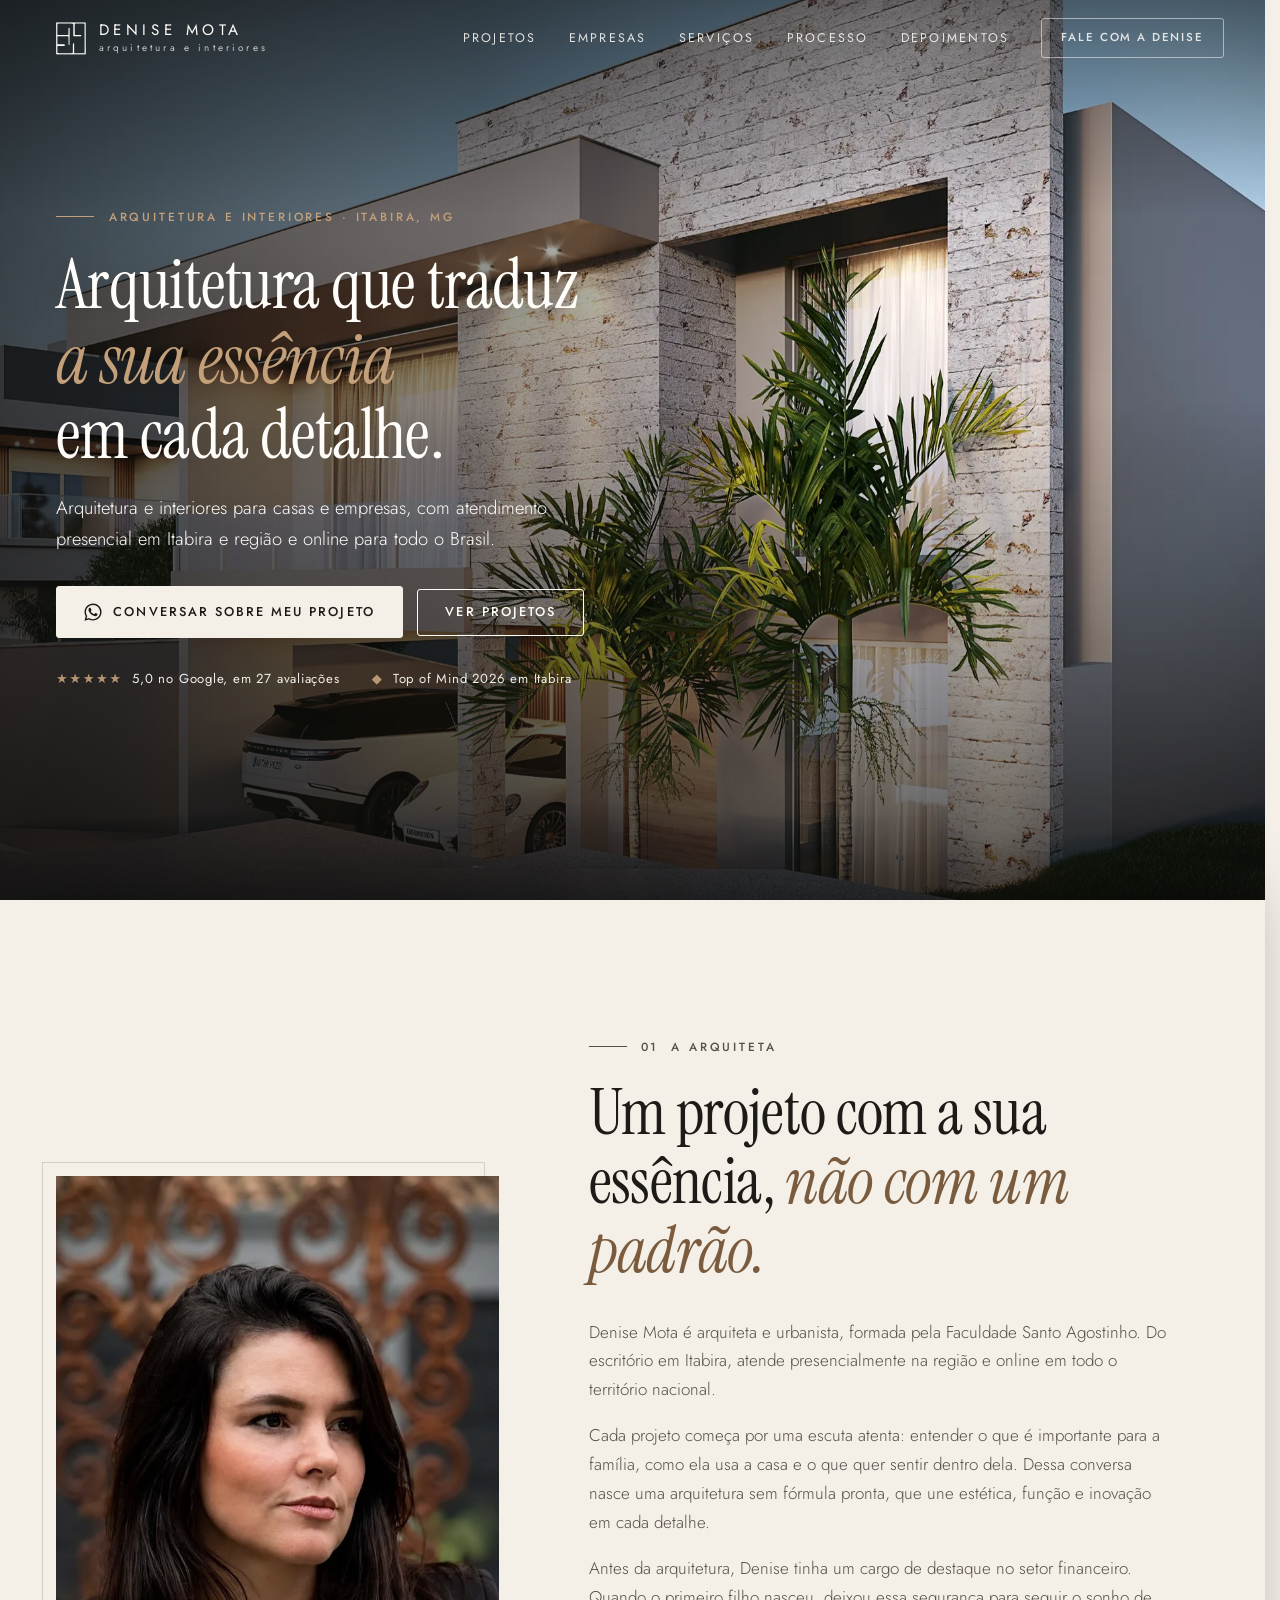
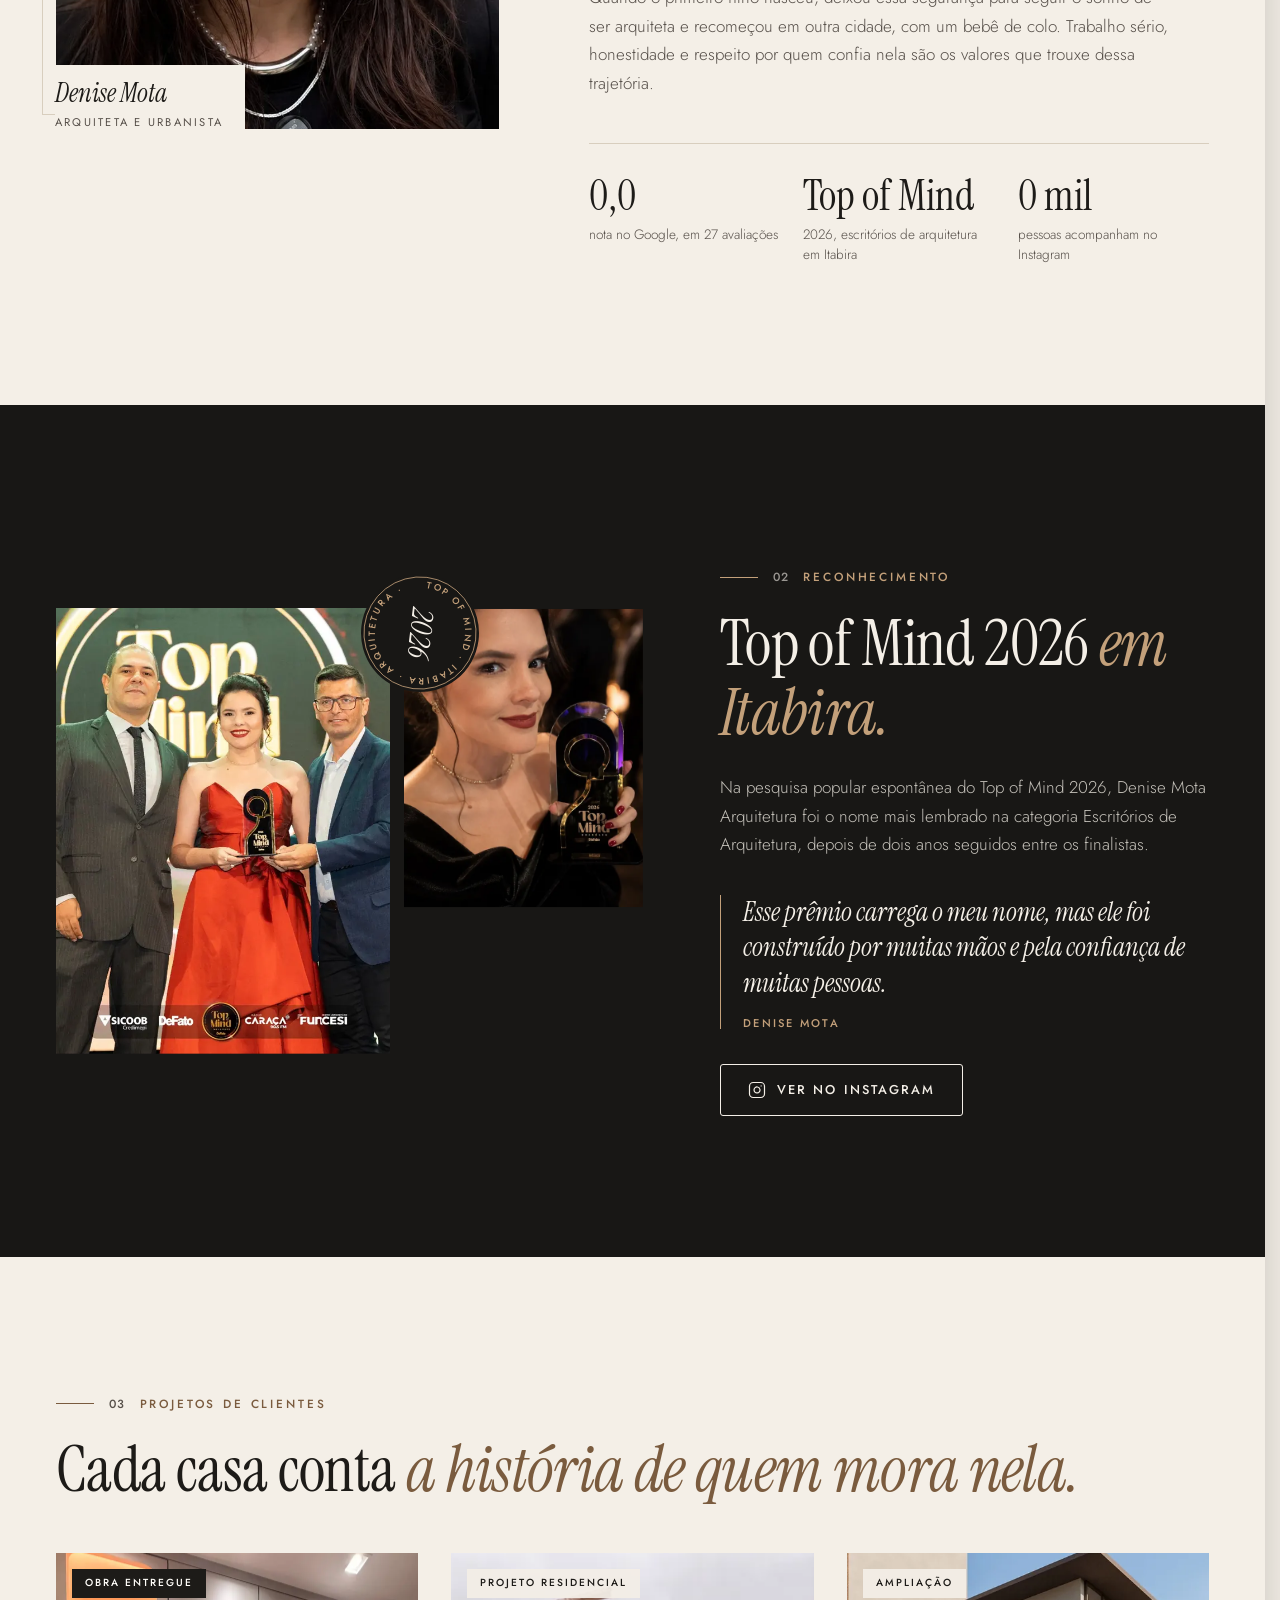
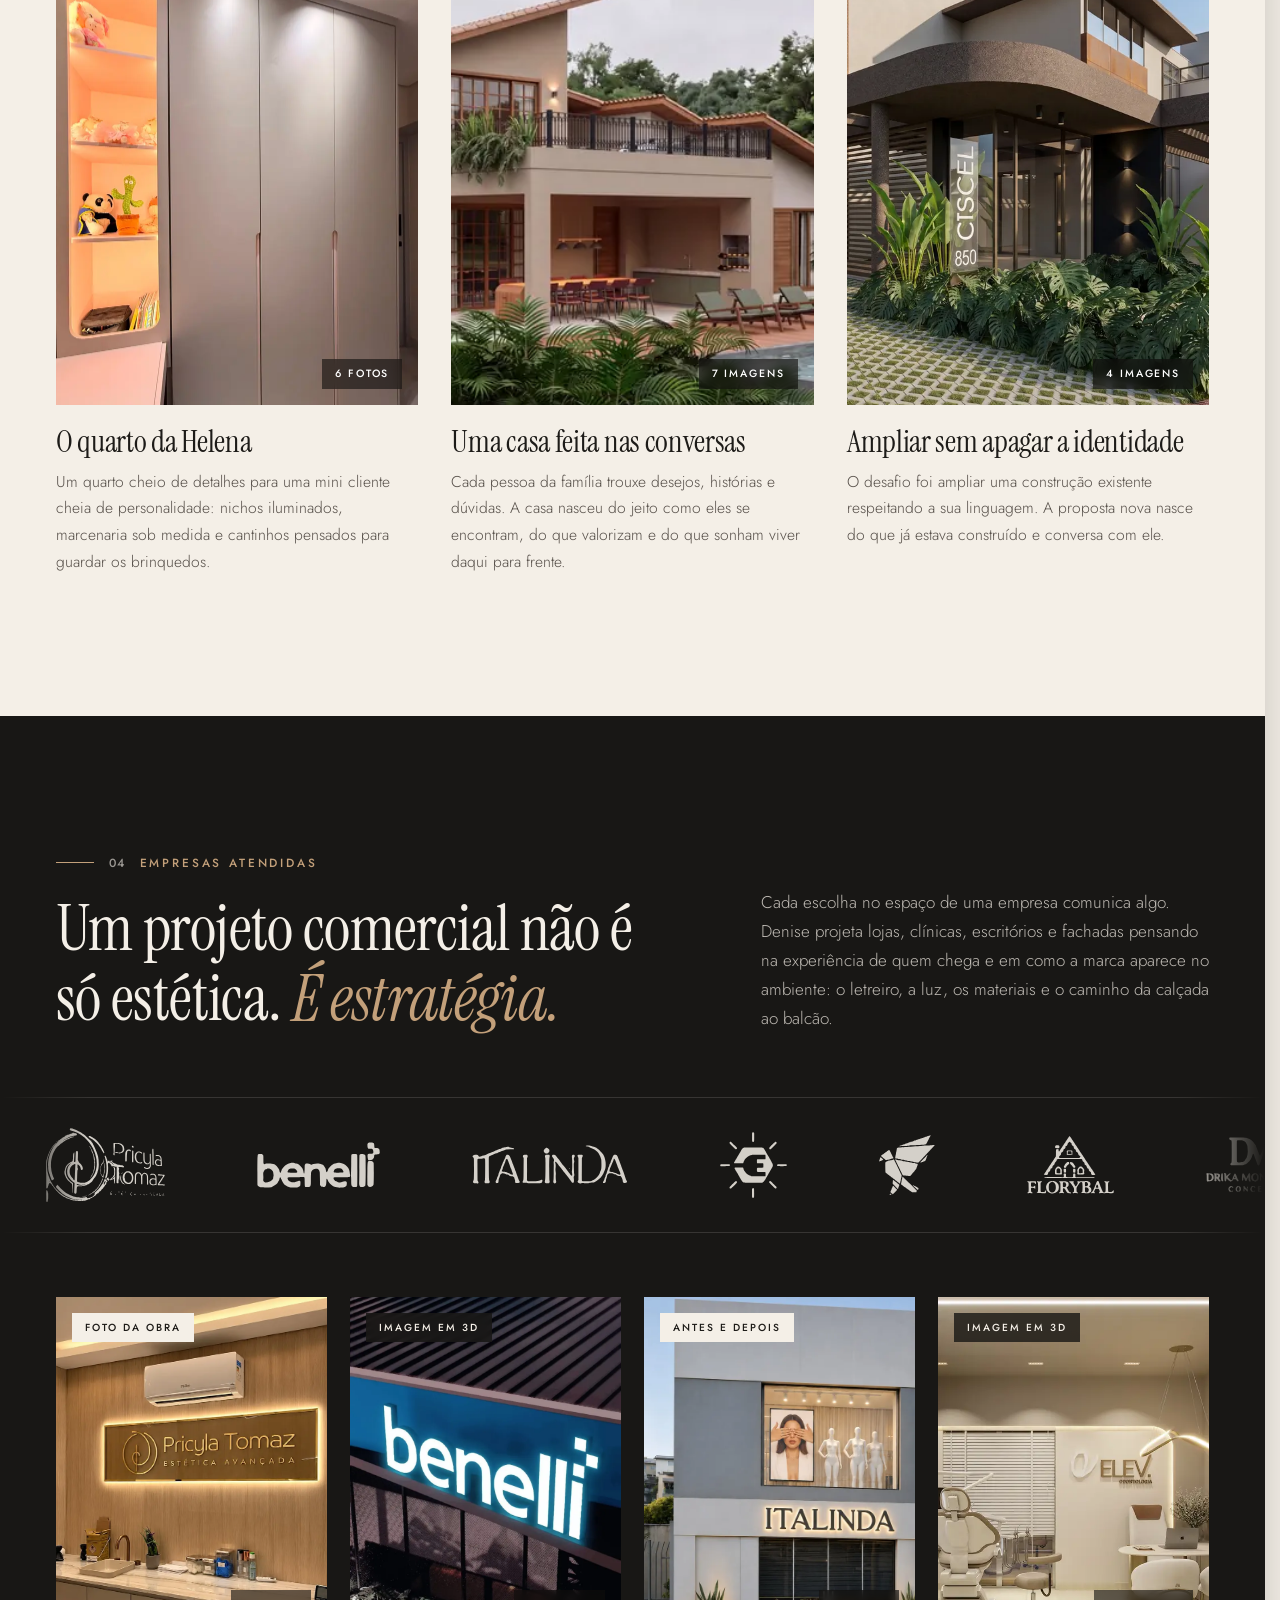
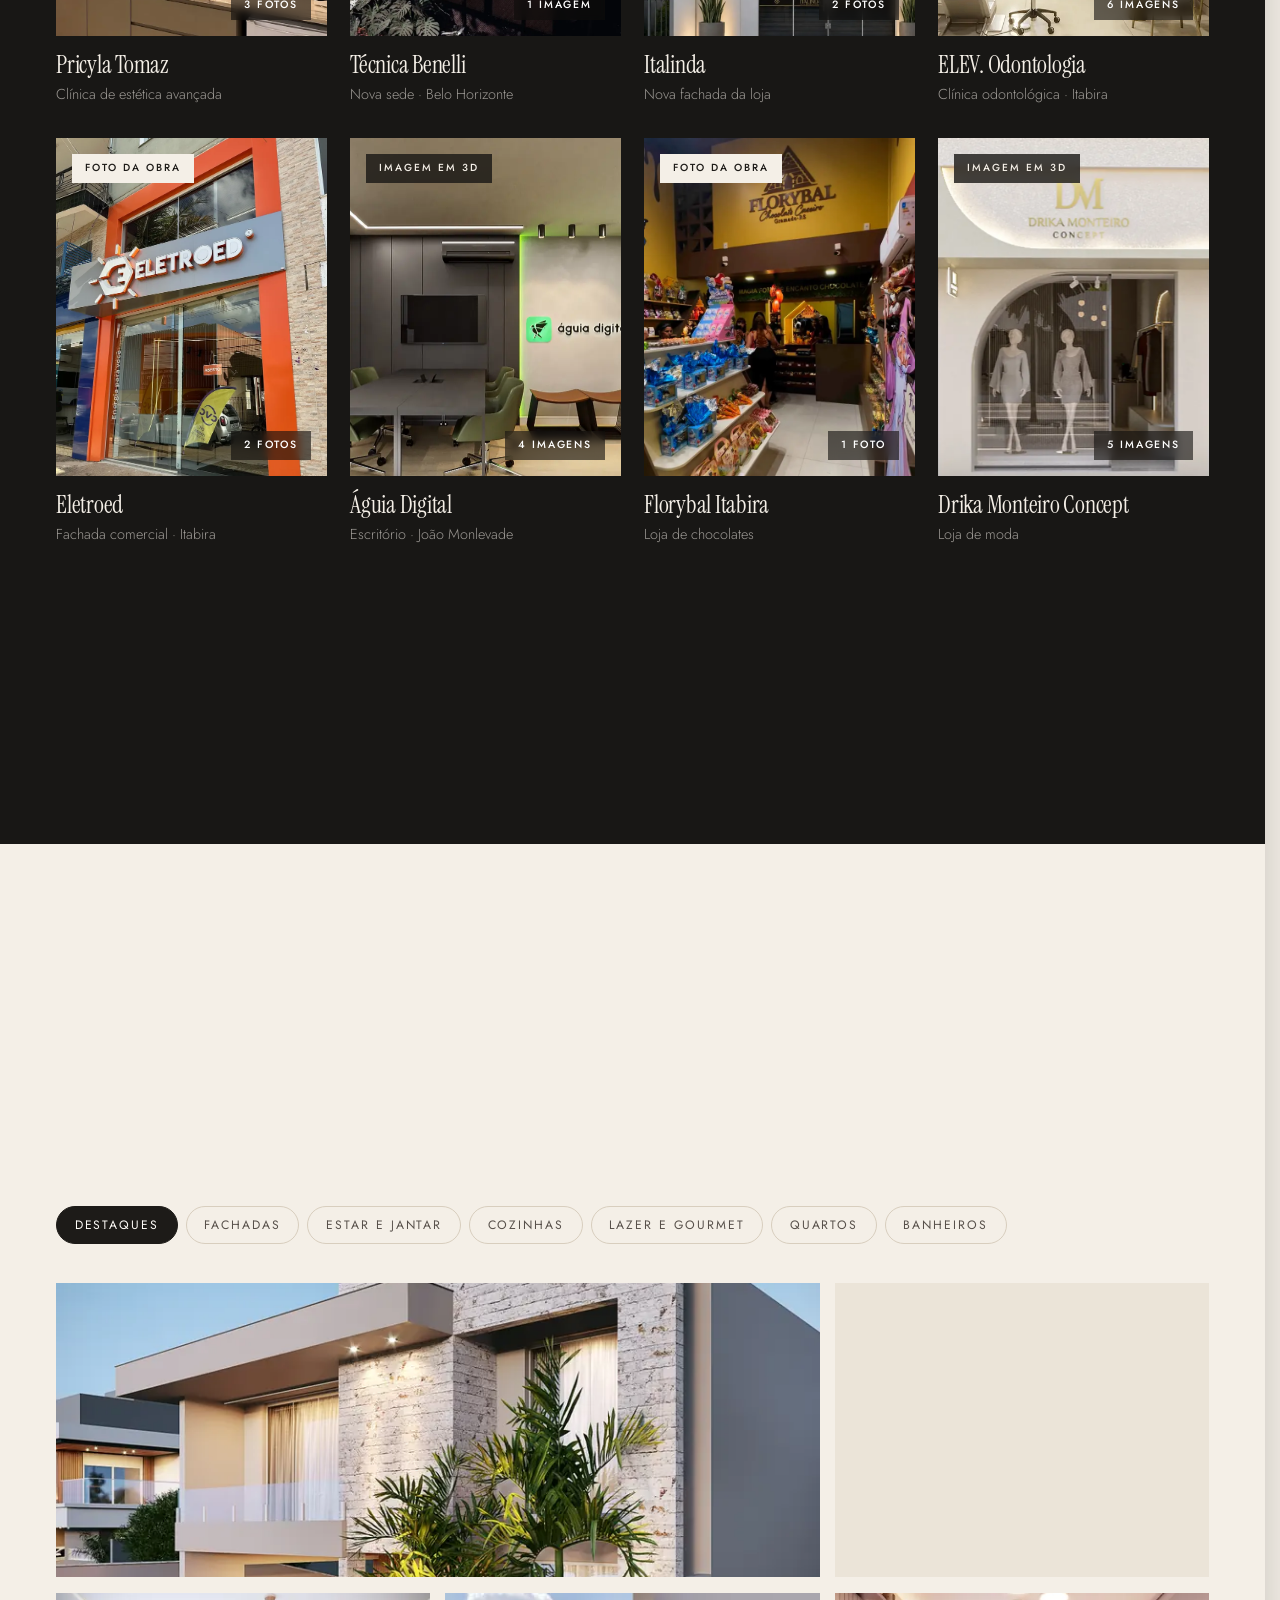
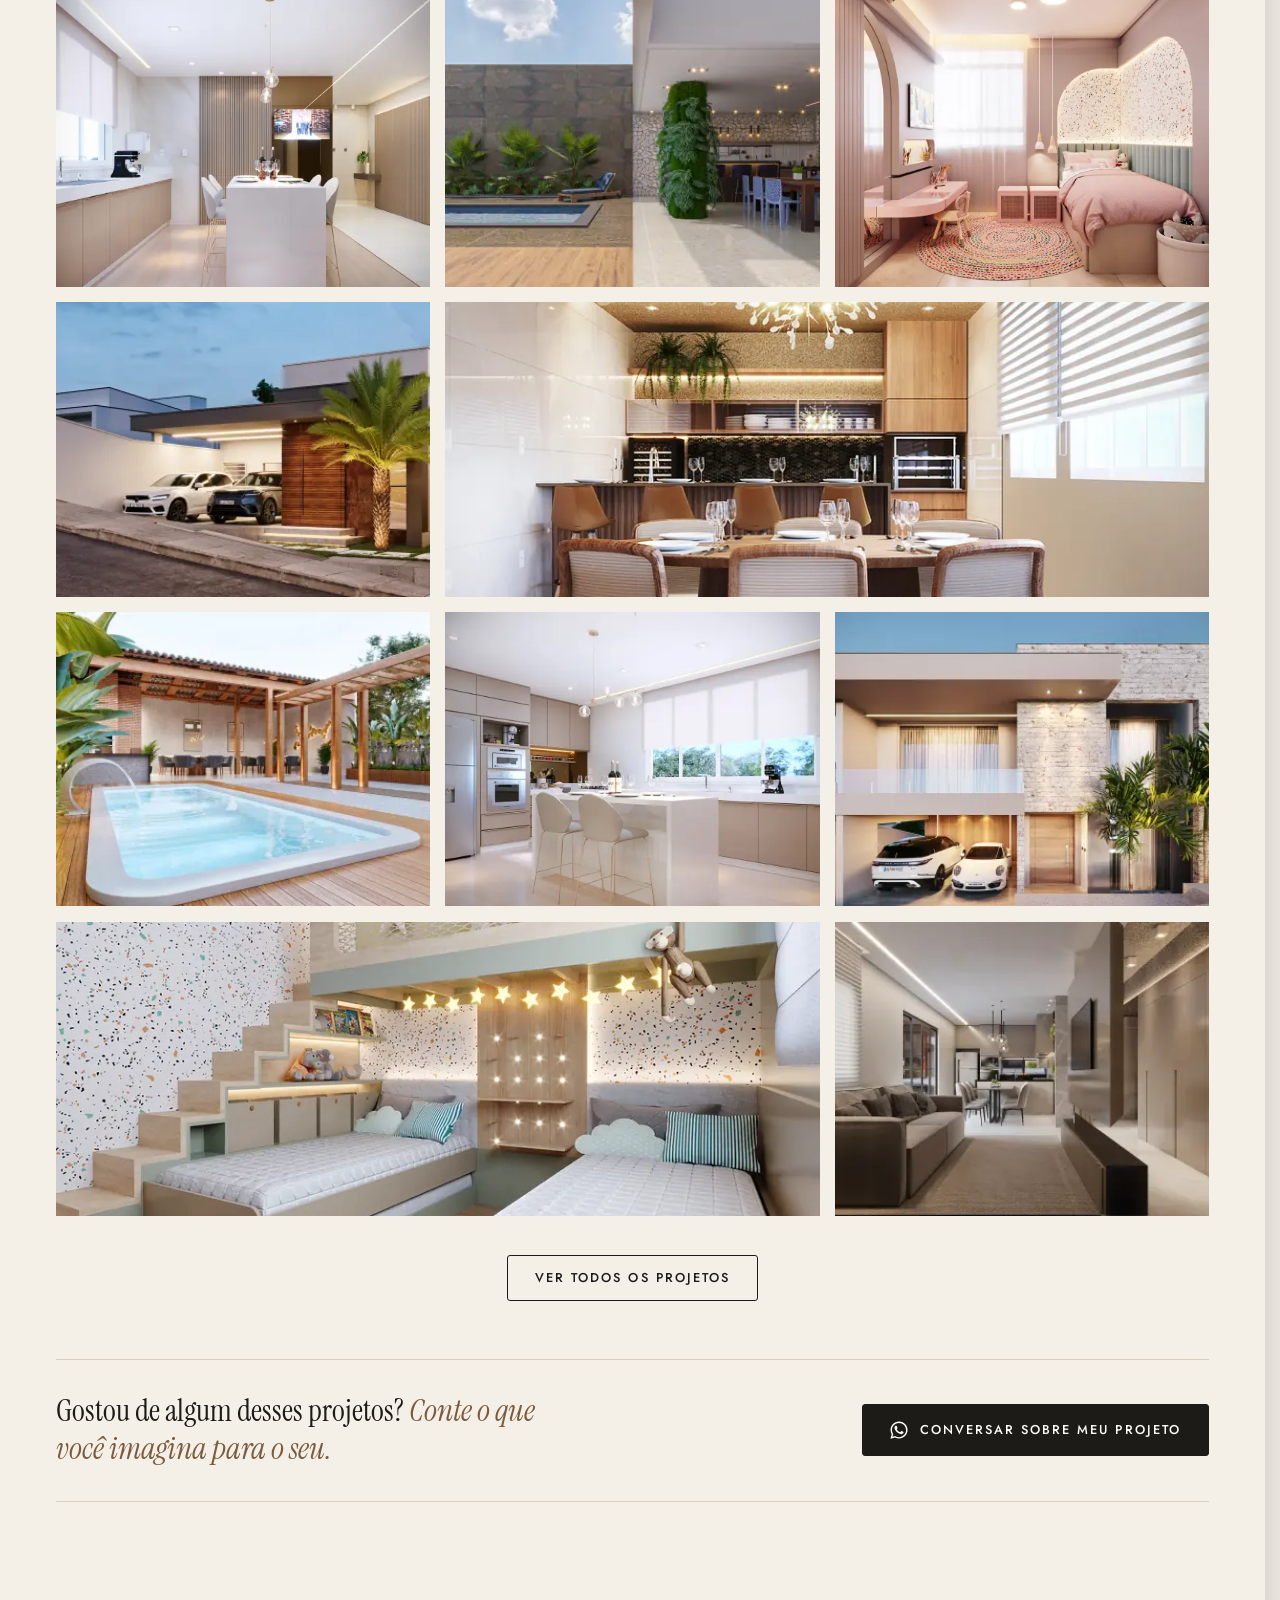
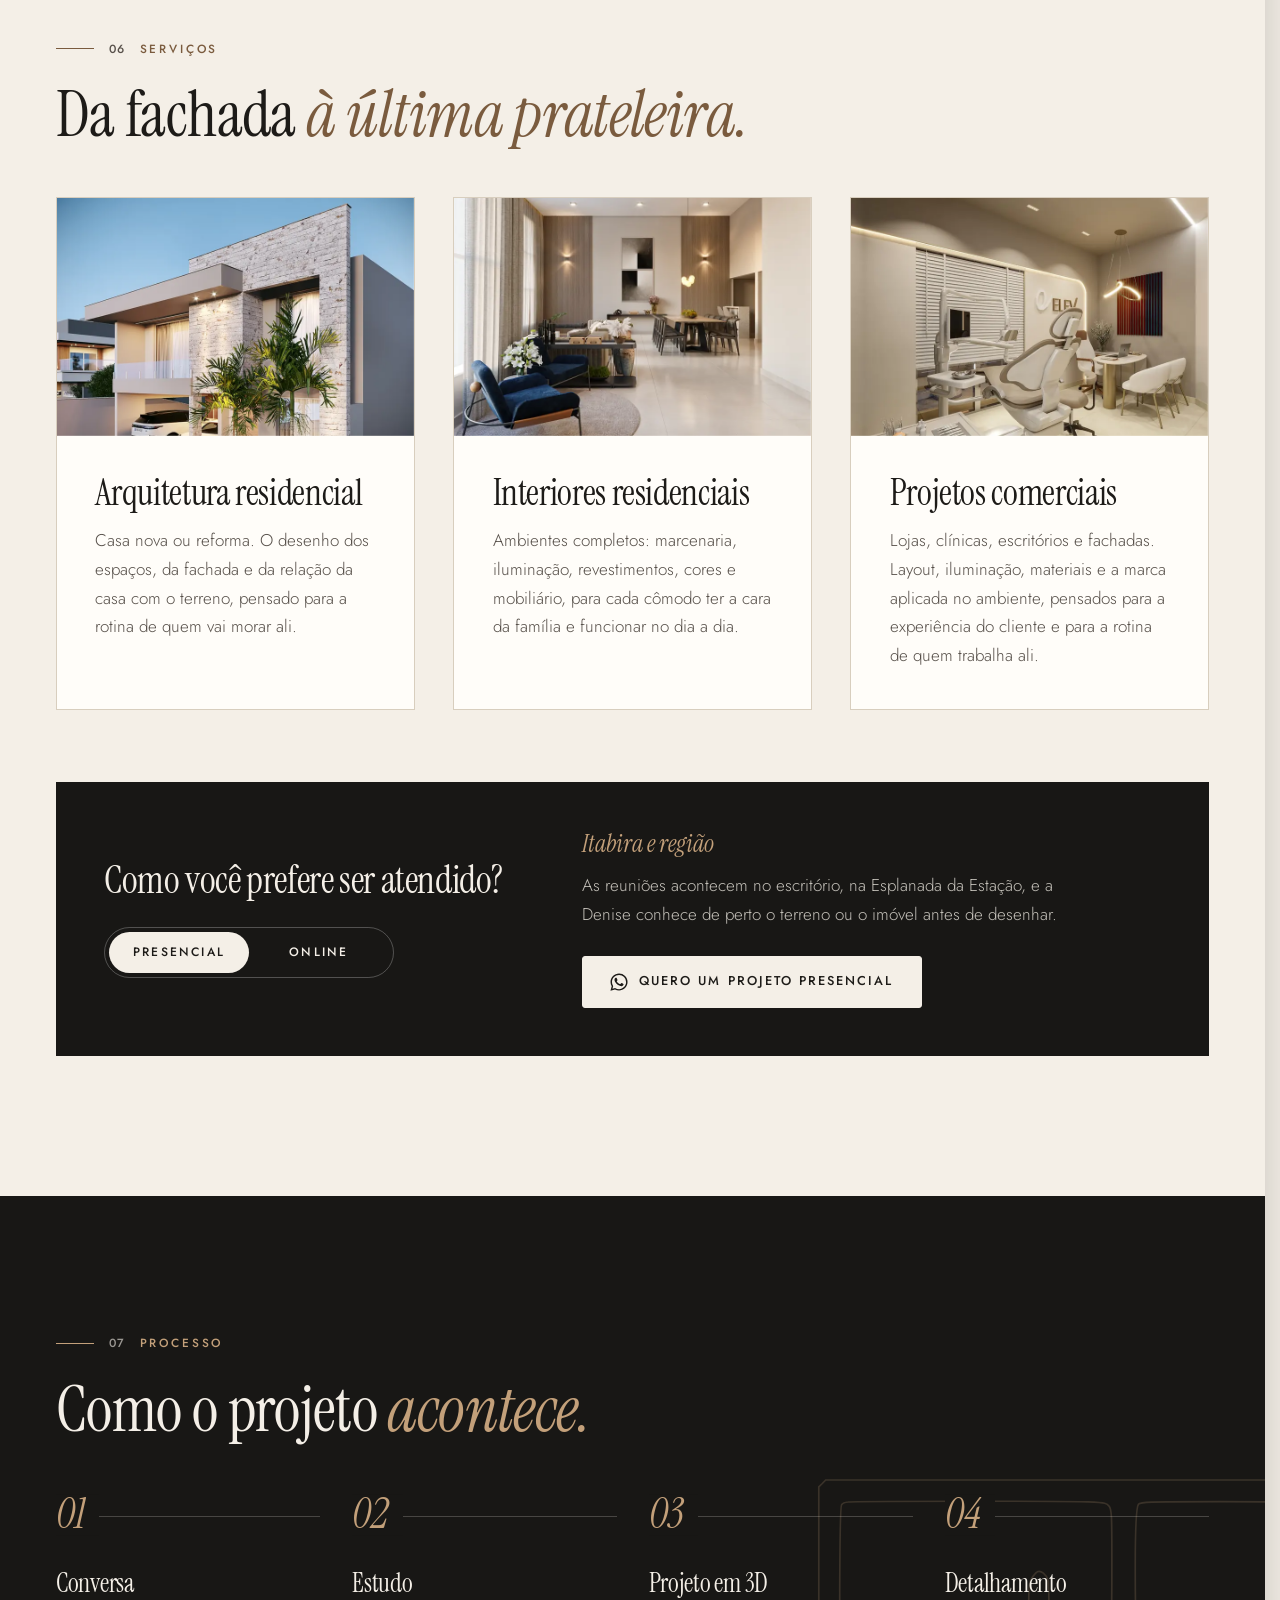
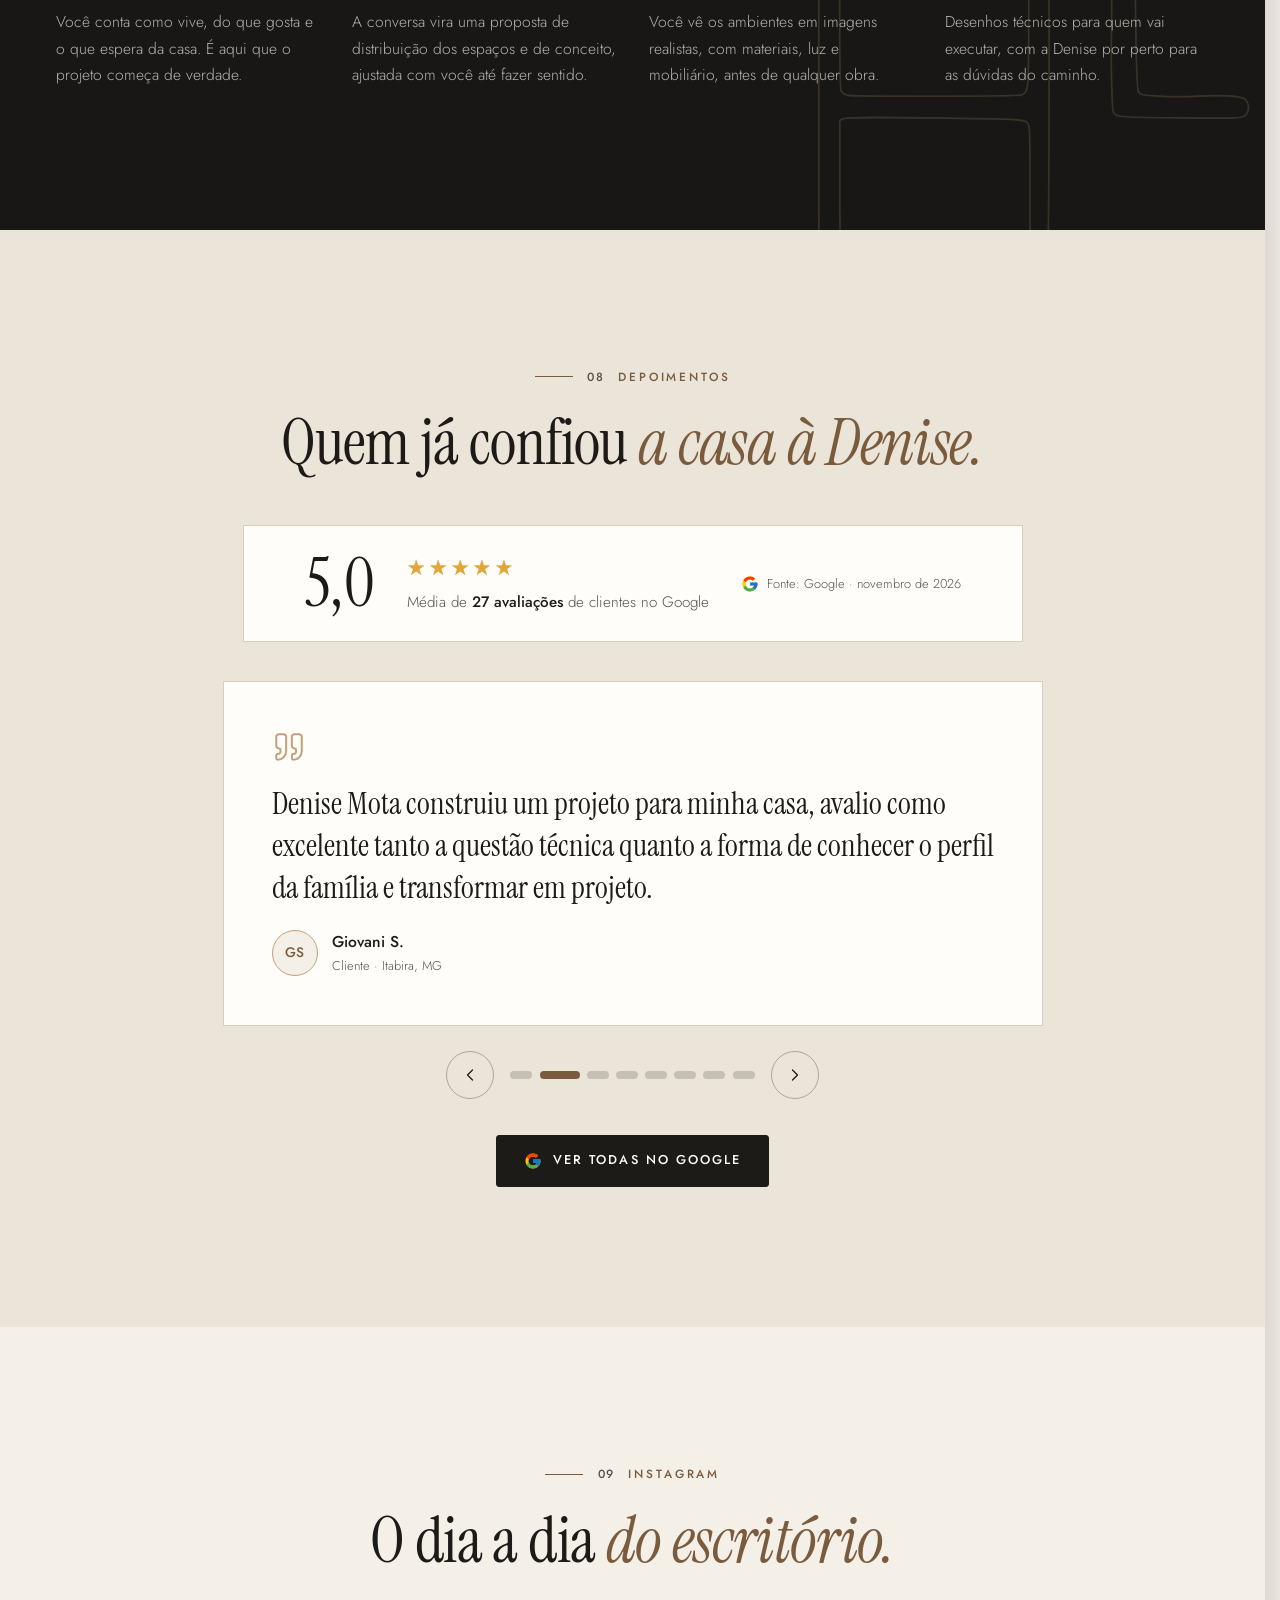
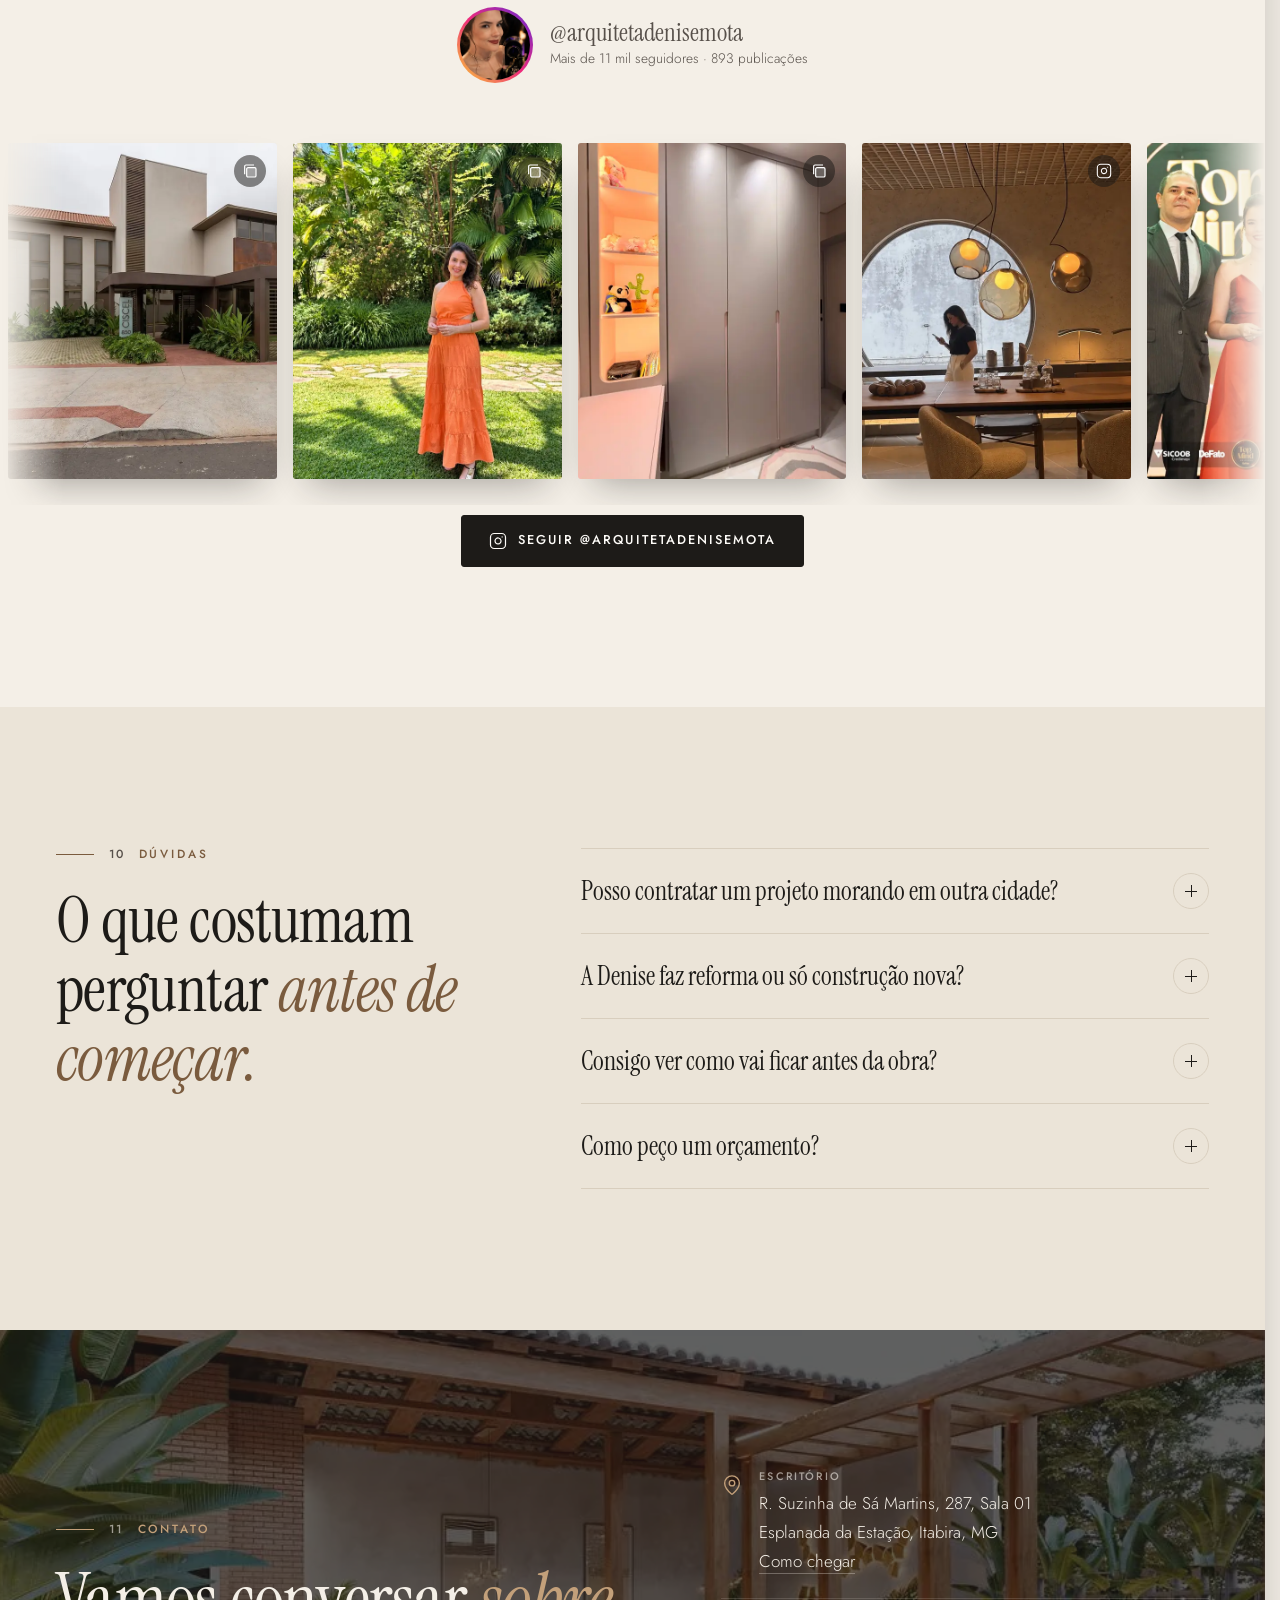
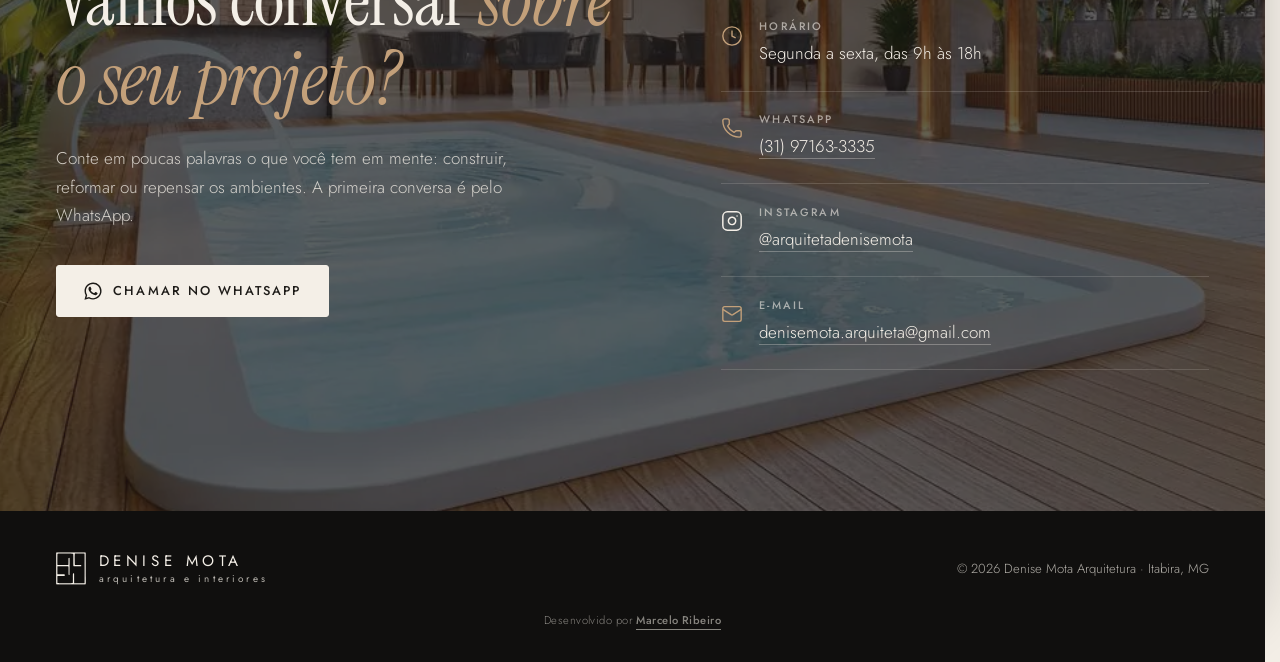
==== index.html @ 74e85df8 "Denise Mota: a grade do portfolio baixa a foto do tamanho da coluna Cada foto da grade pedia o arqui" ====
<!doctype html>
<html lang="pt-BR">
<head>
<meta charset="utf-8">
<meta name="viewport" content="width=device-width, initial-scale=1">
<script>
/* Síncrono de propósito: a classe js e a decisão da abertura existem antes da
   primeira pintura. A abertura roda uma vez por sessão e nunca com "reduzir
   movimento". Se o script do fim não rodar, a página se libera sozinha em 6,5 s. */
(function (d) {
  d.classList.add('js');
  try { if (!location.hash && !matchMedia('(prefers-reduced-motion: reduce)').matches && !sessionStorage.getItem('intro-denise')) d.classList.add('com-intro'); } catch (e) {}
  setTimeout(function () { d.classList.add('intro-saindo', 'intro-fim'); }, 6500);
})(document.documentElement);
</script>
<title>Denise Mota Arquitetura | Arquitetura e interiores em Itabira, MG</title>
<meta name="description" content="Arquitetura e interiores para casas e empresas em Itabira, MG. Atendimento presencial na região e online para todo o Brasil. Nota 5,0 no Google.">
<link rel="canonical" href="https://marcel0gs.github.io/denise-mota-arquitetura/">
<meta property="og:type" content="website">
<meta property="og:title" content="Denise Mota Arquitetura e Interiores">
<meta property="og:description" content="Arquitetura que traduz a sua essência em cada detalhe. Arquitetura e interiores residenciais e comerciais em Itabira, MG, e online para todo o Brasil.">
<meta property="og:image" content="https://marcel0gs.github.io/denise-mota-arquitetura/assets/img/hero-1200.webp">
<meta property="og:locale" content="pt_BR">
<meta name="theme-color" content="#181715">
<link rel="icon" href="assets/img/favicon.svg" type="image/svg+xml">
<link rel="preconnect" href="https://fonts.googleapis.com">
<link rel="preconnect" href="https://fonts.gstatic.com" crossorigin>
<link href="https://fonts.googleapis.com/css2?family=Instrument+Serif:ital@0;1&family=Jost:wght@300;400;500&display=swap" rel="stylesheet">
<link rel="preload" as="image" href="assets/img/hero-1200.webp" imagesrcset="assets/img/hero-1200.webp 1200w, assets/img/hero-2000.webp 2000w" imagesizes="100vw" fetchpriority="high">
<!-- as duas fotos do premio ja entram na fila desde o começo: chegar na secao e encontrar
     a foto pronta, e nao um retangulo vazio esperando o download. prioridade baixa, para nao
     competir com o topo. -->
<link rel="preload" as="image" href="assets/img/top-entrega-800.webp" imagesrcset="assets/img/top-entrega-800.webp 800w, assets/img/top-entrega-1200.webp 1200w" imagesizes="(max-width:820px) 52vw, 26vw" fetchpriority="low">
<link rel="preload" as="image" href="assets/img/top-trofeu-600.webp" imagesrcset="assets/img/top-trofeu-600.webp 600w, assets/img/top-trofeu-900.webp 900w" imagesizes="(max-width:820px) 38vw, 18vw" fetchpriority="low">
<script type="application/ld+json">
{"@context":"https://schema.org","@type":"ProfessionalService","name":"Denise Mota Arquitetura","description":"Projetos de arquitetura e interiores residenciais e comerciais, presencial em Itabira e região e online para todo o Brasil.","url":"https://marcel0gs.github.io/denise-mota-arquitetura/","image":"https://marcel0gs.github.io/denise-mota-arquitetura/assets/img/hero-1200.webp","telephone":"+55 31 97163-3335","email":"denisemota.arquiteta@gmail.com","address":{"@type":"PostalAddress","streetAddress":"R. Suzinha de Sá Martins, 287, Sala 01, Esplanada da Estação","addressLocality":"Itabira","addressRegion":"MG","postalCode":"35900-209","addressCountry":"BR"},"openingHoursSpecification":[{"@type":"OpeningHoursSpecification","dayOfWeek":["Monday","Tuesday","Wednesday","Thursday","Friday"],"opens":"09:00","closes":"18:00"}],"areaServed":["Itabira","Minas Gerais","Brasil"],"sameAs":["https://maps.google.com/?cid=3645249256347178595","https://www.instagram.com/arquitetadenisemota/"]}
</script>
<script type="application/ld+json">
{"@context":"https://schema.org","@type":"FAQPage","mainEntity":[
{"@type":"Question","name":"Posso contratar um projeto morando em outra cidade?","acceptedAnswer":{"@type":"Answer","text":"Pode. Além do atendimento presencial em Itabira e região, a Denise faz projetos online para todo o Brasil: as conversas são por videochamada, você envia as medidas e as fotos do espaço, e o projeto chega em imagens 3D para você ver cada ambiente antes de executar."}},
{"@type":"Question","name":"A Denise faz reforma ou só construção nova?","acceptedAnswer":{"@type":"Answer","text":"Os dois. Ela projeta casas novas e também trabalha sobre o que já existe: reforma de ambientes, ampliação e fachada nova."}},
{"@type":"Question","name":"Consigo ver como vai ficar antes da obra?","acceptedAnswer":{"@type":"Answer","text":"Sim. Os ambientes são apresentados em imagens 3D realistas, com materiais, luz e mobiliário, e ajustados com você antes de qualquer execução."}},
{"@type":"Question","name":"Como peço um orçamento?","acceptedAnswer":{"@type":"Answer","text":"Pelo WhatsApp (31) 97163-3335. Conte o que você quer fazer, a cidade e o tamanho aproximado do espaço. O valor depende do tipo e do tamanho de cada projeto, por isso a proposta vem depois dessa primeira conversa."}}]}
</script>
<style>
:root{
  --papel:#f4efe7;--papel-2:#ebe4d8;--linha:#d8cebe;--tinta:#1d1b18;--tinta-2:#57504a;
  --bronze:#7a5b3e;--bronze-claro:#c3a07a;--noite:#181715;--branco:#fffdf9;
  --serif:'Instrument Serif',Georgia,'Times New Roman',serif;--sans:'Jost',system-ui,sans-serif;
  --g:clamp(16px,4.5vw,56px);--max:1240px;--ease:cubic-bezier(.2,.7,.2,1);
}
*,*::before,*::after{box-sizing:border-box}
html{scroll-behavior:smooth;-webkit-text-size-adjust:100%}
body{margin:0;background:var(--papel);color:var(--tinta);font:300 1.0625rem/1.7 var(--sans);overflow-x:clip}
img{display:block;max-width:100%}
a{color:inherit}
h1,h2,h3{font-family:var(--serif);font-weight:400;line-height:1.08;margin:0;letter-spacing:-.01em}
h2{font-size:clamp(2.2rem,5.2vw,4rem)}
h2 em,h1 em{font-style:italic;color:var(--bronze)}
p{margin:0 0 1em}
.skip{position:absolute;left:-999px;top:8px;background:var(--tinta);color:var(--branco);padding:.6rem 1rem;z-index:100}
.skip:focus{left:8px}
:focus-visible{outline:2px solid var(--bronze-claro);outline-offset:3px}
.wrap{width:min(var(--max),100% - 2*var(--g));margin-inline:auto}
.rotulo{display:flex;align-items:center;gap:.9rem;font:500 .74rem/1 var(--sans);letter-spacing:.24em;text-transform:uppercase;color:var(--bronze);margin-bottom:1.6rem}
.rotulo::before{content:"";width:2.4rem;height:1px;background:currentColor}
.rotulo b{font-weight:500;color:var(--tinta-2);letter-spacing:.1em}

/* botões: brilho diagonal só no hover (padrão validado) */
.btn{position:relative;isolation:isolate;overflow:hidden;display:inline-flex;align-items:center;gap:.7rem;
  background:var(--tinta);color:var(--branco);border:1px solid var(--tinta);border-radius:3px;
  padding:1rem 1.7rem;font:500 .8rem/1 var(--sans);letter-spacing:.16em;text-transform:uppercase;text-decoration:none;cursor:pointer;
  transition:transform .25s var(--ease),box-shadow .3s ease,background .2s ease,border-color .3s ease}
.btn svg{width:18px;height:18px;flex:none}
.btn::before{content:"";position:absolute;top:0;left:-60%;width:40%;height:100%;z-index:-1;
  background:linear-gradient(115deg,transparent,rgba(255,255,255,.35),transparent);transform:skewX(-20deg);transition:left .7s ease;pointer-events:none}
.btn:hover,.btn:focus-visible{transform:translateY(-2px);border-color:var(--bronze-claro);box-shadow:0 14px 30px -12px rgba(29,27,24,.55)}
.btn:hover::before,.btn:focus-visible::before{left:130%}
.btn--claro{background:var(--papel);color:var(--tinta);border-color:var(--papel)}
.btn--vazado{background:transparent;color:inherit;border-color:currentColor}
.btn--vazado:hover{background:rgba(255,255,255,.06)}

/* cabeçalho */
.topo{position:fixed;inset:0 0 auto;z-index:50;color:var(--branco);transition:background .35s ease,color .35s ease,box-shadow .35s ease}
.topo .wrap{display:flex;align-items:center;justify-content:space-between;gap:1rem;height:76px}
.topo.solido{background:rgba(244,239,231,.94);color:var(--tinta);box-shadow:0 1px 0 var(--linha);backdrop-filter:blur(10px);-webkit-backdrop-filter:blur(10px)}
.marca{display:flex;align-items:center;gap:.8rem;text-decoration:none}
.marca svg{width:30px;height:33px;fill:currentColor}
.marca span{display:flex;flex-direction:column;font:400 .95rem/1.05 var(--sans);letter-spacing:.3em;text-transform:uppercase}
.marca small{font-size:.62rem;letter-spacing:.32em;opacity:.75;margin-top:.25rem;text-transform:lowercase}
.nav{display:flex;align-items:center;gap:2rem;font:400 .78rem/1 var(--sans);letter-spacing:.18em;text-transform:uppercase}
.nav a{text-decoration:none;opacity:.85;position:relative}
.nav a:not(.btn)::after{content:"";position:absolute;left:0;right:100%;bottom:-6px;height:1px;background:currentColor;transition:right .35s var(--ease)}
.nav a:hover{opacity:1}.nav a:not(.btn):hover::after{right:0}
.nav .btn{padding:.8rem 1.2rem;font-size:.72rem;gap:0}
.topo:not(.solido) .nav .btn{background:transparent;border-color:rgba(255,255,255,.6);color:var(--branco)}
.so-desk{display:inline}
@media (max-width:900px){.nav a:not(.btn){display:none}.so-desk{display:none}}

/* hero: fica parado enquanto o resto da página passa por cima */
.hero{position:sticky;top:0;height:100vh;height:100svh;min-height:560px;overflow:hidden;color:var(--branco);background:var(--noite);z-index:0;--s:0}
.hero picture,.hero img{position:absolute;inset:0;width:100%;height:100%}
.hero img{object-fit:cover;object-position:50% 62%;scale:calc(1.06 + var(--s)*.08);translate:0 calc(var(--s)*4%);transform-origin:50% 40%}
.js .hero img{animation:abre 2.2s var(--ease) both}
@keyframes abre{from{opacity:0;scale:1.14}}
.hero::after{content:"";position:absolute;inset:0;background:linear-gradient(180deg,rgba(15,14,12,.55) 0%,rgba(15,14,12,0) 24%,rgba(15,14,12,0) 45%,rgba(15,14,12,.7) 100%),linear-gradient(90deg,rgba(15,14,12,.72) 0%,rgba(15,14,12,.45) 38%,rgba(15,14,12,0) 70%)}
@media (max-width:700px){.hero::after{background:linear-gradient(180deg,rgba(15,14,12,.5) 0%,rgba(15,14,12,.15) 22%,rgba(15,14,12,.62) 48%,rgba(15,14,12,.9) 100%)}.hero img{object-position:42% 50%}}
.hero .wrap{position:relative;z-index:1;height:100%;display:flex;flex-direction:column;justify-content:flex-end;padding-top:110px;padding-bottom:clamp(2.5rem,8vh,5.5rem);
  opacity:calc(1 - var(--s)*1.6);translate:0 calc(var(--s)*-60px)}
.hero .rotulo{color:var(--bronze-claro)}
.hero h1{font-size:clamp(2.6rem,min(5.4vw,8.4vh),4.9rem);max-width:21ch;text-shadow:0 2px 30px rgba(0,0,0,.25)}
@media (max-width:900px){.hero h1{max-width:14ch}}
.hero h1 em{color:var(--bronze-claro)}
.hero p.sub{max-width:52ch;margin:1.2rem 0 2rem;font-size:clamp(1rem,1.5vw,1.15rem);opacity:.9}
.hero .acoes{display:flex;flex-wrap:wrap;gap:.9rem;align-items:center}
.selos{display:flex;flex-wrap:wrap;gap:.6rem 2rem;margin-top:2rem}
.nota{display:inline-flex;align-items:center;gap:.6rem;font:400 .82rem/1.3 var(--sans);letter-spacing:.06em;text-decoration:none;opacity:.92}
.nota .estrelas{color:var(--bronze-claro);letter-spacing:.12em}
.js .hero .entra{opacity:0;translate:0 24px;animation:sobe 1.1s var(--ease) forwards}
.js .hero .entra:nth-child(2){animation-delay:.35s}.js .hero .entra:nth-child(3){animation-delay:.5s}
.js .hero .entra:nth-child(4){animation-delay:.65s}.js .hero .entra:nth-child(5){animation-delay:.8s}
@keyframes sobe{to{opacity:1;translate:0 0}}
/* título do topo: cada palavra sobe e entra em foco (sem fresta: a sombra do texto seria cortada) */
.js .hero h1:not(.partido){opacity:0}
.js .hero h1 .pal{overflow:visible}
.js .hero h1 .pal>span{opacity:0;translate:0 .45em;filter:blur(8px);animation:palavra 1.2s var(--ease) forwards;animation-delay:calc(var(--w) * 75ms + 250ms)}
@keyframes palavra{to{opacity:1;translate:0 0;filter:blur(0)}}
.js .topo{animation:desce 1s var(--ease) .6s both}
@keyframes desce{from{opacity:0;translate:0 -18px}}
/* com a abertura, o topo espera a janela abrir pra começar a entrar */
html.com-intro .hero img{animation:assenta 2.6s var(--ease) both}
@keyframes assenta{from{scale:1.22}}
html.com-intro:not(.intro-saindo) :is(.hero img,.hero .entra,.hero h1 .pal>span,.topo){animation-play-state:paused}

/* abertura: só na primeira visita da sessão, nunca com "reduzir movimento".
   A logo (uma planta baixa) se desenha em traço, o nome aparece com a fachada
   do topo dentro das letras e a linha embaixo dele vira uma janela que abre e
   mostra o topo de verdade. A janela são 4 painéis cujas medidas o JS escreve. */
.intro{display:none}
html.com-intro{scrollbar-gutter:stable}
html.com-intro:not(.intro-fim){overflow:hidden;background:var(--noite)}
html.com-intro:not(.intro-fim) .intro{display:block;position:fixed;inset:0;z-index:300;cursor:pointer;--t:50vh;--b:50vh;--l:50vw;--r:50vw}
.intro__p{position:absolute;background:var(--noite)}
.intro__p.c{inset:0 0 auto;height:calc(var(--t) + 1px)}
.intro__p.f{inset:auto 0 0;height:calc(var(--b) + 1px)}
.intro__p.e{inset:0 auto 0 0;width:calc(var(--l) + 1px)}
.intro__p.d{inset:0 0 0 auto;width:calc(var(--r) + 1px)}
.intro__moldura{position:absolute;border:1px solid var(--bronze-claro);opacity:0;pointer-events:none}
.intro__cena{position:absolute;inset:0;transition:opacity .5s ease,scale 1.4s var(--ease)}
.intro.sai .intro__cena{opacity:0;scale:1.05}
.intro__grade{position:absolute;inset:0;opacity:0;animation:intro-luz 2s ease .1s forwards;
  background:radial-gradient(closest-side,transparent 35%,var(--noite)),
    linear-gradient(rgba(195,160,122,.08) 1px,transparent 1px) 50% 50%/64px 64px,
    linear-gradient(90deg,rgba(195,160,122,.08) 1px,transparent 1px) 50% 50%/64px 64px}
.intro__conteudo{position:absolute;inset:0;display:grid;place-content:center;justify-items:center;text-align:center;padding:0 16px}
.intro__marca{width:clamp(52px,6.5vw,76px);height:auto;aspect-ratio:366/398;margin-bottom:clamp(1.2rem,3vh,2rem);
  fill:var(--papel);fill-opacity:0;stroke:var(--bronze-claro);stroke-width:5;stroke-dasharray:1;stroke-dashoffset:1;
  animation:intro-traca 1.6s cubic-bezier(.55,.1,.3,1) .1s forwards,intro-enche .9s ease 1.3s forwards}
.intro__nome{margin:0;font:400 clamp(3.3rem,13vw,10rem)/.95 var(--serif);letter-spacing:-.005em;white-space:nowrap}
.intro__nome span{display:inline-block;padding:.02em .05em .12em;color:transparent;-webkit-text-fill-color:transparent;
  background:var(--bronze-claro) url(assets/img/hero-1200.webp) no-repeat var(--x0,0%) 62%/190% auto;-webkit-background-clip:text;background-clip:text;
  -webkit-text-stroke:.6px rgba(195,160,122,.45);
  opacity:0;filter:blur(14px);translate:0 .2em;animation:intro-nome 1.4s var(--ease) .4s forwards,intro-pan 4.6s linear forwards}
.intro__nome span:first-child{--x1:34%}
.intro__nome span+span{--x0:30%;--x1:64%;animation-delay:.6s,0s}
.intro__linha{display:block;width:0;height:1px;margin:clamp(1.1rem,2.6vh,1.6rem) 0 clamp(.9rem,2vh,1.2rem);background:var(--bronze-claro);animation:intro-linha 1.1s var(--ease) 1.05s forwards}
.intro__lema{margin:0 -.42em 0 0;font:400 clamp(.66rem,1.6vw,.8rem)/1.4 var(--sans);letter-spacing:.42em;text-transform:uppercase;color:var(--bronze-claro);opacity:0;animation:intro-lema 1.2s var(--ease) 1.25s forwards}
.intro__pular{position:absolute;right:16px;bottom:16px;font:500 .64rem/1 var(--sans);letter-spacing:.22em;text-transform:uppercase;color:rgba(244,239,231,.5);opacity:0;animation:intro-luz .6s ease 1.4s forwards}
@keyframes intro-luz{to{opacity:1}}
@keyframes intro-traca{to{stroke-dashoffset:0}}
@keyframes intro-enche{to{fill-opacity:1}}
@keyframes intro-nome{to{opacity:1;filter:blur(0) brightness(1.3) saturate(1.1);translate:0 0}}
@keyframes intro-pan{to{background-position:var(--x1,40%) 58%}}
@keyframes intro-linha{to{width:min(300px,64vw)}}
@keyframes intro-lema{from{letter-spacing:.8em;margin-right:-.8em}to{opacity:1}}

/* tudo depois do hero é camada opaca por cima dele */
.palco{position:relative;z-index:1;background:var(--papel);overflow:clip;will-change:transform;box-shadow:0 -30px 60px -20px rgba(0,0,0,.35)}
section{padding-block:clamp(4.5rem,11vw,9rem)}
.revela{opacity:0;translate:0 30px;transition:opacity .68s var(--ease),translate .68s var(--ease)}
.revela.is-visible{opacity:1;translate:0 0}
html:not(.js) .revela{opacity:1;translate:none}

/* títulos das seções: cada palavra sobe de dentro de uma fresta quando a seção aparece */
.pal{display:inline-block;overflow:clip;vertical-align:top;padding:.06em .09em .18em;margin:-.06em -.09em -.18em}
.pal>span{display:inline-block}
.js .palco .revela h2 .pal>span{translate:0 115%;transition:translate .8s var(--ease) calc(var(--w) * 45ms + 50ms)}
.js .palco .revela.is-visible h2 .pal>span{translate:0 0}
/* o traço do rótulo cresce */
.js .revela .rotulo::before{width:0;transition:width .8s var(--ease) .1s}
.js .revela.is-visible .rotulo::before{width:2.4rem}

/* parallax de janela: a imagem é mais alta que a moldura e o JS anda com ela (propriedade translate) */
.janela{display:block;position:relative;overflow:hidden}
.janela-img{position:absolute!important;left:0;top:-9%;width:100%!important;height:118%!important}
/* persiana: a foto sobe de baixo pra cima quando aparece.
   A cortina e uma mascara, e nao um recorte: o elemento continua inteiro, entao o Chrome
   decodifica a imagem na hora. Com recorte em inset(100%) o elemento fica sem area
   pintada, a decodificacao ficava adiada e a foto aparecia segundos depois.
   A cortina so abre com a imagem ja decodificada (classe .pronto, posta pelo JS): o
   usuario nunca ve um retangulo vazio enquanto a foto nao chega. */
.js .persiana{
  -webkit-mask-image:linear-gradient(#000,#000);mask-image:linear-gradient(#000,#000);
  -webkit-mask-size:100% 0%;mask-size:100% 0%;
  -webkit-mask-position:bottom center;mask-position:bottom center;
  -webkit-mask-repeat:no-repeat;mask-repeat:no-repeat;
  transition:-webkit-mask-size .9s var(--ease) calc(var(--d,0ms) + 50ms),mask-size .9s var(--ease) calc(var(--d,0ms) + 50ms)}
.js .persiana.pronto{-webkit-mask-size:100% 100%;mask-size:100% 100%}
/* a logo gigante em traço, atrás do título, andando devagar */
.monograma{position:absolute;z-index:0;pointer-events:none;aspect-ratio:366/398;height:auto;fill:none;stroke:var(--bronze-claro);stroke-opacity:.2;stroke-width:1.2;
  stroke-dasharray:1;stroke-dashoffset:1;transition:stroke-dashoffset 2.6s cubic-bezier(.5,0,.2,1)}
.monograma.tracou,html:not(.js) .monograma{stroke-dashoffset:0}

/* sobre */
.sobre .wrap{display:grid;grid-template-columns:minmax(0,5fr) minmax(0,7fr);gap:clamp(2.5rem,7vw,7rem);align-items:center}
.retrato{position:relative;margin:0}
.retrato img{width:100%;height:auto;aspect-ratio:4/5;object-fit:cover;object-position:40% 30%;filter:saturate(.9)}
.retrato .janela{aspect-ratio:4/5}
.retrato::before{content:"";position:absolute;inset:-14px 14px 14px -14px;border:1px solid var(--linha);z-index:-1}
.retrato figcaption{position:absolute;left:-1px;bottom:-1px;background:var(--papel);padding:1rem 1.4rem 0 0;font:italic 1.6rem/1 var(--serif)}
.retrato figcaption small{display:block;font:400 .7rem/1.4 var(--sans);letter-spacing:.2em;text-transform:uppercase;color:var(--tinta-2);margin-top:.5rem;font-style:normal}
.sobre h2{margin-bottom:2rem}
.sobre .texto p{color:var(--tinta-2);max-width:58ch}
.numeros{display:grid;grid-template-columns:repeat(3,1fr);gap:1.5rem;margin-top:2.8rem;padding-top:2rem;border-top:1px solid var(--linha)}
.numeros strong{display:block;font:400 clamp(1.8rem,3.4vw,2.6rem)/1 var(--serif);margin-bottom:.45rem}
.numeros span{display:block;font-size:.85rem;line-height:1.45;color:var(--tinta-2)}
@media (max-width:820px){.sobre .wrap{grid-template-columns:1fr}.retrato{max-width:min(340px,82%);margin-left:14px}.numeros{grid-template-columns:1fr 1fr 1fr;gap:1rem}}

/* portfólio */
.filtros{display:flex;flex-wrap:wrap;gap:.5rem;margin:2.2rem 0 2.4rem}
.filtros button{font:400 .76rem/1 var(--sans);letter-spacing:.16em;text-transform:uppercase;padding:.75rem 1.1rem;border:1px solid var(--linha);background:transparent;color:var(--tinta-2);border-radius:999px;cursor:pointer;transition:all .25s ease}
.filtros button:hover{border-color:var(--tinta);color:var(--tinta)}
.filtros button[aria-pressed="true"]{background:var(--tinta);border-color:var(--tinta);color:var(--branco)}
.grade{display:grid;grid-template-columns:repeat(6,1fr);grid-auto-rows:clamp(190px,23vw,330px);gap:clamp(8px,1.2vw,16px)}
.grade button{position:relative;grid-column:span 2;padding:0;border:0;overflow:hidden;cursor:zoom-in;background:var(--papel-2);opacity:0;translate:0 20px;animation:sobe .8s var(--ease) forwards}
.grade button:nth-child(10n+1){grid-column:span 4}
.grade button:nth-child(10n+7){grid-column:span 4}
.grade img{width:100%;height:100%;object-fit:cover;transition:scale 1.1s var(--ease)}
.grade button:hover img,.grade button:focus-visible img{scale:1.05}
.grade button span{position:absolute;left:0;right:0;bottom:0;padding:2.4rem 1rem .9rem;text-align:left;color:var(--branco);font:400 .72rem/1 var(--sans);letter-spacing:.2em;text-transform:uppercase;
  background:linear-gradient(transparent,rgba(15,14,12,.65));opacity:0;translate:0 8px;transition:all .4s var(--ease)}
.grade button:hover span,.grade button:focus-visible span{opacity:1;translate:0 0}
.mais{display:flex;justify-content:center;margin-top:2.4rem}
.mais .btn{background:transparent;color:var(--tinta)}
/* convite depois da galeria: quem acabou de ver os projetos já tem o botão ali */
.convite{display:flex;flex-wrap:wrap;align-items:center;justify-content:space-between;gap:1.2rem 2rem;margin-top:clamp(2.6rem,5vw,3.6rem);padding:clamp(1.4rem,3vw,2rem) 0;border-block:1px solid var(--linha)}
.convite p{margin:0;font:400 clamp(1.45rem,2.4vw,1.95rem)/1.25 var(--serif);max-width:36ch}
.convite em{color:var(--bronze)}
@media (max-width:700px){.grade{grid-template-columns:1fr 1fr;grid-auto-rows:44vw}.grade button,.grade button:nth-child(10n+7){grid-column:span 1}.grade button:nth-child(5n+1){grid-column:span 2}.grade button span{opacity:1;translate:0 0;padding-top:1.6rem;font-size:.62rem}}

/* lightbox */
.foto-cheia{border:0;padding:0;margin:0;width:100vw;height:100vh;height:100dvh;max-width:none;max-height:none;background:rgba(15,14,12,.96);color:var(--branco)}
.foto-cheia::backdrop{background:transparent}
.foto-cheia[open]{display:grid;grid-template-rows:auto 1fr auto}
.foto-cheia header,.foto-cheia footer{display:flex;align-items:center;justify-content:space-between;padding:1rem var(--g);font:400 .74rem/1 var(--sans);letter-spacing:.2em;text-transform:uppercase}
.foto-cheia figure{margin:0;min-height:0;display:grid;place-items:center;padding:0 clamp(0px,6vw,90px);touch-action:pan-y}
.foto-cheia figure img{max-width:100%;max-height:100%;object-fit:contain;transition:opacity .25s ease}
.foto-cheia button{background:transparent;border:1px solid rgba(255,255,255,.3);color:var(--branco);width:48px;height:48px;border-radius:50%;display:grid;place-items:center;cursor:pointer;transition:background .2s}
.foto-cheia button:hover{background:rgba(255,255,255,.1)}
.foto-cheia button svg{width:20px;height:20px}
.foto-cheia .setas{display:flex;gap:.6rem}

/* serviços */
.servicos .cartoes{display:grid;grid-template-columns:repeat(3,minmax(0,1fr));gap:clamp(1rem,3vw,2.5rem);margin-top:3rem}
.cartao{background:var(--branco);border:1px solid var(--linha)}
.cartao .img{overflow:hidden;aspect-ratio:3/2}
.cartao img{width:100%;height:100%;object-fit:cover;transition:scale 1.2s var(--ease)}
.cartao:hover img{scale:1.04}
.cartao div.txt{padding:clamp(1.4rem,3vw,2.4rem)}
.cartao h3{font-size:clamp(1.7rem,2.8vw,2.3rem);margin-bottom:.8rem}
.cartao p{color:var(--tinta-2);margin:0}
.modo{margin-top:clamp(2.5rem,6vw,4.5rem);display:grid;grid-template-columns:minmax(0,5fr) minmax(0,7fr);gap:2rem 4rem;align-items:center;padding:clamp(1.6rem,4vw,3rem);background:var(--noite);color:var(--papel)}
.modo h3{font-size:clamp(1.8rem,3vw,2.6rem)}
.troca{position:relative;display:inline-grid;grid-template-columns:1fr 1fr;margin-top:1.6rem;border:1px solid rgba(255,255,255,.25);border-radius:999px;padding:4px}
.troca::before{content:"";position:absolute;top:4px;bottom:4px;left:4px;width:calc(50% - 4px);border-radius:999px;background:var(--papel);transition:translate .45s var(--ease)}
.troca[data-modo="online"]::before{translate:100% 0}
.troca button{position:relative;z-index:1;background:transparent;border:0;color:var(--papel);font:500 .76rem/1 var(--sans);letter-spacing:.18em;text-transform:uppercase;padding:.9rem 1.5rem;cursor:pointer;border-radius:999px;transition:color .3s}
.troca button[aria-pressed="true"]{color:var(--tinta)}
.painel p{color:rgba(244,239,231,.78);max-width:52ch}
.painel strong{display:block;font:italic 400 1.5rem/1.2 var(--serif);color:var(--bronze-claro);margin-bottom:.8rem}
.painel .btn{margin-top:.6rem}
.painel[hidden]{display:none}
.painel.mostra{animation:sobe .6s var(--ease) both}
@media (max-width:820px){.servicos .cartoes,.modo{grid-template-columns:1fr}}

/* processo */
.processo{position:relative;overflow:clip;background:var(--noite);color:var(--papel)}
.processo .wrap{position:relative;z-index:1}
.processo .monograma{right:-5%;top:6%;width:clamp(300px,40vw,580px)}
@media (max-width:700px){.processo .monograma{right:-30%;top:2%;width:340px}}
.processo .rotulo{color:var(--bronze-claro)}
.processo h2 em{color:var(--bronze-claro)}
.etapas{list-style:none;padding:0;margin:clamp(2.5rem,6vw,4.5rem) 0 0;display:grid;grid-template-columns:repeat(4,1fr);gap:2rem;counter-reset:e}
.etapas li{position:relative;padding-top:2.2rem}
/* a linha de cada etapa se desenha da esquerda pra direita */
.etapas li::after{content:"";position:absolute;top:0;left:0;right:0;height:1px;background:rgba(244,239,231,.22);transform-origin:left;scale:0 1;transition:scale .9s var(--ease) calc(var(--d,0ms) + 120ms)}
.etapas li.is-visible::after,html:not(.js) .etapas li::after{scale:1 1}
.etapas li::before{counter-increment:e;content:"0" counter(e);position:absolute;z-index:1;top:-1px;left:0;padding-right:.9rem;translate:0 -50%;background:var(--noite);font:italic 400 2.6rem/1 var(--serif);color:var(--bronze-claro)}
.etapas h3{font-size:1.6rem;margin:1.2rem 0 .7rem}
.etapas p{color:rgba(244,239,231,.72);font-size:.98rem;margin:0}
@media (max-width:900px){.etapas{grid-template-columns:1fr 1fr;gap:3.2rem 2rem}}
@media (max-width:560px){.etapas{grid-template-columns:1fr}}

/* reconhecimento: Top of Mind */
.premio{background:var(--noite);color:var(--papel)}
.premio .wrap{display:grid;grid-template-columns:minmax(0,6fr) minmax(0,5fr);gap:clamp(3rem,6vw,6rem);align-items:center}
.premio .fotos{position:relative;display:grid;grid-template-columns:7fr 5fr;gap:14px;align-items:end}
.premio .fotos img{width:100%;height:auto;object-fit:cover}
.premio .fotos .a{aspect-ratio:3/4;object-position:50% 30%}
.premio .fotos .b{aspect-ratio:4/5;margin-bottom:14%;object-position:0% 35%}
.carimbo{position:absolute;right:28%;top:-34px;width:118px;height:118px;color:var(--bronze-claro);background:var(--noite);border-radius:50%}
.carimbo text{font:500 9.4px var(--sans);letter-spacing:.24em;fill:currentColor}
.carimbo .n{font:italic 400 30px var(--serif);letter-spacing:0;fill:var(--papel)}
.premio .rotulo{color:var(--bronze-claro)}
.premio h2 em{color:var(--bronze-claro)}
.premio p{color:rgba(244,239,231,.78);margin-top:1.6rem}
.premio blockquote{margin:2.2rem 0 0;padding-left:1.4rem;border-left:1px solid var(--bronze-claro);font:italic 400 clamp(1.3rem,2vw,1.6rem)/1.4 var(--serif)}
.premio cite{display:block;margin-top:1rem;font:500 .7rem/1 var(--sans);letter-spacing:.2em;text-transform:uppercase;font-style:normal;color:var(--bronze-claro)}
.premio .btn{margin-top:2.2rem}
@media (max-width:820px){.premio .wrap{grid-template-columns:1fr}.carimbo{width:96px;height:96px;top:-28px}}

/* projetos de clientes */
.casos{display:grid;grid-template-columns:repeat(3,1fr);gap:clamp(1.2rem,2.6vw,2.2rem);margin-top:3rem}
.caso{display:flex;flex-direction:column;text-align:left;padding:0;border:0;background:transparent;color:inherit;font:inherit;cursor:zoom-in}
.caso .capa{position:relative;overflow:hidden;aspect-ratio:4/5;width:100%;background:var(--papel-2)}
.caso img{width:100%;height:100%;object-fit:cover;transition:scale 1.2s var(--ease)}
.caso:hover img,.caso:focus-visible img{scale:1.05}
.caso .tag{position:absolute;top:1rem;left:1rem;background:rgba(244,239,231,.94);font:500 .64rem/1 var(--sans);letter-spacing:.2em;text-transform:uppercase;padding:.6rem .8rem}
.caso .tag.real{background:var(--tinta);color:var(--branco)}
.caso .qtd{position:absolute;right:1rem;bottom:1rem;color:#fff;font:500 .66rem/1 var(--sans);letter-spacing:.18em;text-transform:uppercase;background:rgba(15,14,12,.6);padding:.6rem .8rem;backdrop-filter:blur(4px);-webkit-backdrop-filter:blur(4px)}
.caso h3{font-size:clamp(1.6rem,2.4vw,2.1rem);margin:1.3rem 0 .6rem}
.caso p{color:var(--tinta-2);margin:0;font-size:.98rem}
@media (max-width:900px){.casos{grid-template-columns:1fr;gap:2.6rem}.caso .capa{aspect-ratio:4/3}}

/* empresas atendidas */
.empresas{background:var(--noite);color:var(--papel);overflow:clip}
.empresas .cabeca{display:grid;grid-template-columns:minmax(0,7fr) minmax(0,5fr);gap:1.6rem clamp(2rem,6vw,6rem);align-items:end}
.empresas .rotulo{color:var(--bronze-claro)}
.empresas .rotulo b{color:rgba(244,239,231,.6)}
.empresas h2 em{color:var(--bronze-claro)}
.empresas .cabeca>p{color:rgba(244,239,231,.75);margin:0}
.faixa{display:flex;overflow:hidden;margin:clamp(2.6rem,5vw,4rem) 0;padding:1.9rem 0;border-block:1px solid rgba(244,239,231,.14);-webkit-mask-image:linear-gradient(90deg,transparent,#000 7%,#000 93%,transparent);mask-image:linear-gradient(90deg,transparent,#000 7%,#000 93%,transparent)}
.faixa ul{display:flex;flex-shrink:0;margin:0;padding:0;list-style:none;animation:faixa 40s linear infinite}
.faixa:hover ul{animation-play-state:paused}
.faixa li{display:flex;align-items:center;margin:0 clamp(1.8rem,3.6vw,3.4rem)}
.faixa img{display:block;width:auto;height:calc(var(--h) * var(--k,1) * 1px);opacity:.86}
.faixa{--k:1.15}
@media (max-width:560px){.faixa{--k:.78}}
@keyframes faixa{to{translate:-100% 0}}
.vitrine{display:grid;grid-template-columns:repeat(4,minmax(0,1fr));gap:clamp(1.8rem,2.6vw,2.4rem) clamp(.9rem,1.8vw,1.6rem)}
.caso.emp .capa{aspect-ratio:4/5;background:#262420}
.caso.emp .tag{background:rgba(24,23,21,.8);color:var(--papel);backdrop-filter:blur(4px);-webkit-backdrop-filter:blur(4px)}
.caso.emp .tag.real{background:var(--papel);color:var(--tinta)}
.caso.emp h3{font-size:clamp(1.3rem,1.9vw,1.65rem);margin:1rem 0 .35rem}
.caso.emp p{color:rgba(244,239,231,.6);font-size:.9rem;line-height:1.45}
.empresas .fim{display:flex;flex-wrap:wrap;align-items:center;justify-content:space-between;gap:1.4rem 2rem;margin-top:clamp(2.6rem,5vw,3.6rem);padding-top:1.8rem;border-top:1px solid rgba(244,239,231,.14)}
.empresas .legenda{color:rgba(244,239,231,.55);font-size:.86rem;max-width:60ch;margin:0}
@media (max-width:1000px){.vitrine{grid-template-columns:repeat(2,minmax(0,1fr))}}
@media (max-width:820px){.empresas .cabeca{grid-template-columns:1fr}}
@media (max-width:560px){.caso.emp .tag{top:.6rem;left:.6rem;padding:.45rem .55rem;font-size:.56rem;letter-spacing:.12em}.caso.emp .qtd{display:none}.caso.emp h3{font-size:1.15rem;margin-top:.8rem}.caso.emp p{font-size:.8rem}}

/* depoimentos: placar do Google que conta + carrossel de um cartão por vez
   (o modelo da Health, WA e Ana Flávia). O giro pausa só na faixa dos
   controles, nunca no carrossel inteiro (defeito achado na Realce). */
.depo{background:var(--papel-2)}
.depo .cabeca{text-align:center;max-width:760px;margin-inline:auto}
.depo .cabeca .rotulo{justify-content:center}
.placar{display:flex;flex-wrap:wrap;align-items:center;justify-content:center;gap:1rem 2rem;max-width:780px;margin:clamp(2.2rem,5vw,3rem) auto 2.4rem;padding:1.5rem 1.8rem;background:var(--branco);border:1px solid var(--linha)}
.placar__nota{font:400 clamp(3.2rem,7vw,4.2rem)/1 var(--serif);font-variant-numeric:tabular-nums}
.placar__txt{display:block;margin-top:.45rem;font-size:.95rem;line-height:1.45;color:var(--tinta-2)}
.placar__txt b{color:var(--tinta);font-weight:500}
.placar__fonte{display:inline-flex;align-items:center;gap:.5rem;font-size:.8rem;color:var(--tinta-2)}
.placar__fonte svg{width:18px;height:18px}
.estrelas-med{position:relative;display:inline-block;line-height:1;font-size:1.35rem;letter-spacing:.12em}
.estrelas-med span{display:block;white-space:nowrap}
.estrelas-med .vazias{color:rgba(29,27,24,.14)}
.estrelas-med .cheias{position:absolute;left:0;top:0;overflow:hidden;color:#e3a535;width:100%}
.js .estrelas-med .cheias{width:0;transition:width 1.5s cubic-bezier(.16,1,.3,1) .15s}
.js .estrelas-med.contou .cheias{width:100%}
.avals{display:grid;gap:1rem}
.aval{position:relative;display:flex;flex-direction:column;gap:1.2rem;padding:clamp(1.8rem,4vw,3rem);background:var(--branco);border:1px solid var(--linha)}
.aval .aspas{width:34px;height:34px;color:var(--bronze-claro)}
.aval blockquote{margin:0;font:400 clamp(1.4rem,2.6vw,1.95rem)/1.35 var(--serif);color:var(--tinta)}
.aval__quem{margin-top:auto;display:flex;align-items:center;gap:.85rem}
.aval__ini{width:46px;height:46px;border-radius:50%;flex:none;display:grid;place-items:center;background:var(--papel);color:var(--bronze);border:1px solid var(--bronze-claro);font-weight:500;font-size:.86rem;letter-spacing:.04em}
.aval__quem b{display:block;font-weight:500;font-size:.98rem}
.aval__quem .fonte{display:flex;align-items:center;gap:.4rem;font-size:.8rem;color:var(--tinta-2)}
.aval__quem .fonte svg{width:14px;height:14px}
.carrossel__janela{overflow:hidden}
.carrossel--on .carrossel__janela{max-width:820px;margin-inline:auto}
.carrossel--on .avals{display:flex;gap:0;transition:transform .7s cubic-bezier(.22,1,.36,1);will-change:transform}
.carrossel--on .aval{flex:0 0 100%;min-width:100%;align-self:stretch;opacity:.15;transition:opacity .7s ease}
.carrossel--on .aval[aria-hidden="false"]{opacity:1}
.carrossel__controles{display:none;align-items:center;justify-content:center;gap:1rem;margin-top:1.6rem}
.carrossel--on .carrossel__controles{display:flex}
.seta{width:48px;height:48px;border-radius:50%;flex:none;display:grid;place-items:center;cursor:pointer;background:transparent;border:1px solid rgba(29,27,24,.3);color:var(--tinta);transition:border-color .18s,color .18s,translate .18s}
.seta svg{width:20px;height:20px}
.seta:hover{border-color:var(--bronze);color:var(--bronze);translate:0 -1px}
.pontos{display:flex;align-items:center;gap:.45rem}
.ponto{position:relative;width:22px;height:48px;padding:0;border:0;background:none;cursor:pointer;transition:width .3s cubic-bezier(.22,1,.36,1)}
.ponto::after{content:"";position:absolute;inset:50% 0 auto 0;translate:0 -50%;height:8px;border-radius:999px;background:rgba(29,27,24,.18);transition:background .3s}
.ponto[aria-current="true"]{width:40px}
.ponto[aria-current="true"]::after{background:var(--bronze)}
@media (max-width:440px){.pontos{gap:.3rem}.ponto{width:14px}.ponto[aria-current="true"]{width:28px}.carrossel__controles{gap:.6rem}}
.depo .acoes{display:flex;justify-content:center;margin-top:2.2rem}

/* instagram: a faixa da Bem Viver. Posts reais, cada um abre o próprio post.
   A pista anda -50% (dois trilhos iguais) e para com o cursor em cima ou com o
   foco do teclado. Começa colada na borda, sem vão na esquerda. */
.insta{overflow:clip}
.insta .cabeca{display:flex;flex-direction:column;align-items:center;text-align:center}
.insta .cabeca .rotulo{justify-content:center}
.ig{position:relative;overflow:hidden;margin-top:clamp(2.2rem,5vw,3.2rem);padding:.6rem 0 1.6rem;
  -webkit-mask-image:linear-gradient(90deg,transparent,#000 5%,#000 95%,transparent);mask-image:linear-gradient(90deg,transparent,#000 5%,#000 95%,transparent)}
.ig__pista{display:flex;width:max-content;animation:igrola 105s linear infinite}
.ig:hover .ig__pista,.ig:focus-within .ig__pista{animation-play-state:paused}
@keyframes igrola{to{transform:translateX(-50%)}}
.ig__trilho{display:flex;gap:1rem;margin:0;padding:0 .5rem;list-style:none}
.ig__post{position:relative;display:block;width:clamp(190px,21vw,270px);aspect-ratio:4/5;border-radius:3px;overflow:hidden;
  background:var(--papel-2);box-shadow:0 18px 36px -16px rgba(29,27,24,.4);transition:transform .5s var(--ease),box-shadow .5s ease}
.ig__post img{width:100%;height:100%;object-fit:cover;transition:transform .9s var(--ease)}
.ig__post::after{content:"";position:absolute;inset:0;background:linear-gradient(180deg,rgba(15,14,12,0) 40%,rgba(15,14,12,.72));opacity:0;transition:opacity .4s ease}
.ig__marca{position:absolute;top:.7rem;right:.7rem;z-index:1;width:32px;height:32px;border-radius:50%;display:grid;place-items:center;background:rgba(24,23,21,.5);color:#fff}
.ig__marca svg{width:16px;height:16px}
.ig__ver{position:absolute;left:0;right:0;bottom:1.1rem;z-index:1;display:flex;justify-content:center;align-items:center;gap:.45rem;
  font:500 .72rem/1 var(--sans);letter-spacing:.18em;text-transform:uppercase;color:#fff;opacity:0;transform:translateY(8px);transition:opacity .4s ease,transform .4s var(--ease)}
.ig__ver svg{width:16px;height:16px}
.ig__post:hover,.ig__post:focus-visible{transform:translateY(-6px);box-shadow:0 26px 44px -16px rgba(29,27,24,.5)}
.ig__post:hover img,.ig__post:focus-visible img{transform:scale(1.06)}
.ig__post:hover::after,.ig__post:focus-visible::after{opacity:1}
.ig__post:hover .ig__ver,.ig__post:focus-visible .ig__ver{opacity:1;transform:none}
.insta .acoes{display:flex;justify-content:center;margin-top:.6rem}
.perfil{display:flex;align-items:center;gap:1.1rem;text-decoration:none;margin-top:2rem;text-align:left}
.perfil img{width:76px;height:76px;border-radius:50%;object-fit:cover;object-position:50% 18%;padding:3px;background:linear-gradient(45deg,#f9ce34,#ee2a7b,#6228d7)}
.perfil b{display:block;font:400 1.55rem/1.1 var(--serif)}
.perfil span{font-size:.86rem;color:var(--tinta-2)}

/* dúvidas: só o que dá pra responder com prova (acompanhamento de obra fica de fora até ela confirmar).
   <details> funciona sem JS; name="duvidas" deixa uma aberta por vez; a abertura suave é só onde o navegador sabe animar altura */
.duvidas{background:var(--papel-2)}
.duvidas .wrap{display:grid;grid-template-columns:minmax(0,5fr) minmax(0,7fr);gap:2rem clamp(2.5rem,6vw,6rem);align-items:start}
.duvidas .cabeca{position:sticky;top:110px}
.perguntas details{border-bottom:1px solid var(--linha)}
.perguntas details:first-child{border-top:1px solid var(--linha)}
.perguntas summary{list-style:none;cursor:pointer;display:flex;justify-content:space-between;align-items:center;gap:1.5rem;padding:1.5rem 0;font:400 clamp(1.3rem,2.1vw,1.65rem)/1.25 var(--serif);transition:color .25s}
.perguntas summary::-webkit-details-marker{display:none}
.perguntas summary::after{content:"";flex:none;width:36px;height:36px;border:1px solid var(--linha);border-radius:50%;
  background:linear-gradient(currentColor,currentColor) center/12px 1px no-repeat,linear-gradient(currentColor,currentColor) center/1px 12px no-repeat;transition:rotate .4s var(--ease),border-color .3s}
.perguntas summary:hover,.perguntas details[open] summary{color:var(--bronze)}
.perguntas details[open] summary::after{rotate:45deg;border-color:var(--bronze-claro)}
.resp{padding:0 0 1.7rem}
.resp p{margin:0;color:var(--tinta-2);max-width:60ch}
.link-zap{display:inline-flex;align-items:center;gap:.55rem;margin-top:1.1rem;font:500 .76rem/1 var(--sans);letter-spacing:.16em;text-transform:uppercase;text-decoration:none;color:var(--tinta);padding-bottom:.35rem;border-bottom:1px solid var(--bronze-claro);transition:color .2s}
.link-zap svg{width:17px;height:17px;color:#1f8f55}
.link-zap:hover{color:var(--bronze)}
@supports (interpolate-size:allow-keywords){
  .perguntas{interpolate-size:allow-keywords}
  .perguntas details::details-content{block-size:0;overflow:clip;transition:block-size .5s var(--ease),content-visibility .5s allow-discrete}
  .perguntas details[open]::details-content{block-size:auto}
}
@media (max-width:820px){.duvidas .wrap{grid-template-columns:1fr}.duvidas .cabeca{position:static}}

/* contato */
.contato{position:relative;color:var(--papel);background:var(--noite);overflow:hidden}
.contato .fundo{position:absolute;left:0;top:-11%;width:100%;height:122%;object-fit:cover;opacity:.32}
.contato::before{content:"";position:absolute;inset:0;background:linear-gradient(90deg,rgba(24,23,21,.96) 30%,rgba(24,23,21,.55))}
.contato .wrap{position:relative;display:grid;grid-template-columns:minmax(0,6fr) minmax(0,5fr);gap:3rem 5rem;align-items:center}
.contato .rotulo{color:var(--bronze-claro)}
.contato h2{font-size:clamp(2.4rem,6vw,4.6rem)}
.contato h2 em{color:var(--bronze-claro)}
.contato p.chamada{margin:1.5rem 0 2.2rem;color:rgba(244,239,231,.8);max-width:46ch}
.dados{list-style:none;margin:0;padding:0;display:grid;gap:1.4rem}
.dados li{display:grid;grid-template-columns:22px 1fr;gap:1rem;padding-bottom:1.4rem;border-bottom:1px solid rgba(244,239,231,.15)}
.dados svg{width:22px;height:22px;stroke:var(--bronze-claro);fill:none;stroke-width:1.5;margin-top:.2rem}
.dados small{display:block;font:500 .68rem/1 var(--sans);letter-spacing:.2em;text-transform:uppercase;color:rgba(244,239,231,.6);margin-bottom:.45rem}
.dados a{text-decoration:none;border-bottom:1px solid rgba(244,239,231,.3)}
.dados a:hover{border-color:var(--bronze-claro)}
@media (max-width:820px){.contato .wrap{grid-template-columns:1fr}.contato::before{background:rgba(24,23,21,.88)}}

/* rodapé */
.rodape{background:#100f0e;color:rgba(244,239,231,.7);padding:2.6rem 0 2rem;font-size:.82rem}
.rodape .wrap{display:flex;flex-wrap:wrap;justify-content:space-between;align-items:center;gap:1.2rem}
.rodape .marca{color:var(--papel)}
.assinatura{margin:1.6rem 0 0;text-align:center;font-size:.7rem;letter-spacing:.04em;opacity:.75}
.assinatura a{color:inherit;font-weight:500;text-decoration:none;border-bottom:1px solid currentColor;padding-bottom:1px;transition:opacity .2s ease}
.assinatura a:hover{opacity:.7}

/* WhatsApp flutuante (aparece depois do hero) */
.zap{position:fixed;right:clamp(14px,2.5vw,28px);bottom:clamp(14px,2.5vw,28px);z-index:40;width:58px;height:58px;border-radius:50%;background:#1f8f55;color:#fff;display:grid;place-items:center;
  box-shadow:0 12px 30px -8px rgba(0,0,0,.45);opacity:0;scale:.6;pointer-events:none;transition:opacity .35s ease,scale .35s var(--ease)}
.zap.ativo{opacity:1;scale:1;pointer-events:auto}
.zap svg{width:28px;height:28px}
@media (max-width:700px){.rodape{padding-bottom:6rem}}
@media (max-width:420px){.btn{letter-spacing:.1em;padding:1rem 1.25rem;font-size:.76rem}}

@media (prefers-reduced-motion:reduce){
  *,*::before,*::after{animation-duration:.01ms!important;animation-delay:0s!important;transition-duration:.01ms!important;scroll-behavior:auto!important}
  .revela{opacity:1;translate:none}
  .hero img{scale:1.02;translate:none}.hero .wrap{opacity:1;translate:none}
  .faixa{-webkit-mask-image:none;mask-image:none}.faixa ul{animation:none;flex-wrap:wrap;justify-content:center;flex-shrink:1;row-gap:1rem}.faixa ul+ul{display:none}
  .ig{overflow-x:auto;-webkit-mask-image:none;mask-image:none}
  .ig__pista{animation:none}
  .ig__trilho+.ig__trilho{display:none}
  .js .palco .revela h2 .pal>span{translate:none}
  .js .persiana{-webkit-mask:none;mask:none}
  .monograma{stroke-dashoffset:0}
  .etapas li::after{scale:1 1}
  .js .revela .rotulo::before{width:2.4rem}
}
</style>
</head>
<body>
<a class="skip" href="#conteudo">Pular para o conteúdo</a>

<svg width="0" height="0" style="position:absolute" aria-hidden="true">
  <symbol id="marca" viewBox="87 107 366 398"><path fill-rule="evenodd" pathLength="1" d="M91.5 111.5L89 113.9 89 304.3C89 494.6,89 494.7,91 497.3C92.2 498.8,94.5 500.2,96.3 500.5C99.4 501,224.8 501.7,368.2 502C449.7 502.2,445 502.6,449.2 495C451 491.6,451 488.8,450.4 413.5C450 370.6,449.7 285.7,449.6 224.8L449.5 114.2 447.1 111.6L444.7 109 269.3 109L93.9 109 91.5 111.5M110 124.7C108.1 124.9,105.9 125.8,105.3 126.7C103.7 128.8,103.4 257,105 260C105.5 261,107.5 262.3,109.2 262.8C113.2 264,231.6 263.8,234.3 262.6C238.7 260.5,239 258.2,239 219.2C239 182.6,239 182.3,241.3 179C242.5 177.2,244.2 175.2,245.1 174.7C247.6 173.2,251.8 176.5,253 181C254.2 185.3,253.6 375.3,252.4 380.8C251.1 387,245.7 387.4,242.1 381.6C240.1 378.4,240 376.9,240 333.8C240 309.3,239.7 287.8,239.4 286.1C238.1 279.6,240.4 279.9,171.3 279.1C119.4 278.5,108.1 278.6,106.3 279.7L104 281 104 327.1C104 356.9,104.4 373.8,105 375.1C106 376.9,107.6 377,147.1 377L188.2 377 191.6 380.4C195.7 384.5,196.1 388.6,192.8 393L190.6 396 148.9 396C112.3 396,107 396.2,105.6 397.6C104.2 399,104 404.3,104 440.9C104 472.7,104.3 483,105.3 484.3C106.4 485.9,112.2 486,179.5 486C296.1 486.1,289.6 486.2,291.4 484.4C292.8 483,293 476.3,293 425.6C293 369.1,293 368.2,295.1 365.6C297.8 362.1,301.4 362.2,305.1 365.9L308 368.8 308 426.2C308 460.6,308.4 484.1,309 485C309.8 486.3,317.5 486.5,370.2 486.2C413.9 485.9,431.2 485.5,433 484.7L435.5 483.5 435.8 305.4C436 140.6,435.9 127.1,434.3 125.9C433 124.7,422.6 124.5,375.8 124.5C322 124.5,318.8 124.6,317.5 126.3C315.3 129.3,314.7 151.7,315.5 206.7C316 247.7,316.4 258.9,317.5 260.6C318.7 262.5,320.2 262.8,332 263.5C339.2 263.9,352.3 263.9,361 263.5C380.6 262.6,391.4 263.4,394.1 266.1C397.1 269.1,396.7 275.3,393.3 277.6C390.7 279.4,388.2 279.5,348 279.1C305.2 278.8,301.6 278.5,299.6 275.1C298.6 273.6,297.8 242.1,298.2 221C298.4 210.3,298.5 185.5,298.5 166C298.5 133.7,298.3 130.3,296.7 127.9C295 125.4,294.6 125.3,281.3 124.7C267.1 124,116.1 124,110 124.7"/></symbol>
  <symbol id="i-zap" viewBox="0 0 24 24"><path fill="currentColor" d="M17.47 14.38c-.3-.15-1.76-.87-2.03-.97-.27-.1-.47-.15-.67.15-.2.3-.77.97-.94 1.17-.17.2-.35.22-.65.07-.3-.15-1.26-.46-2.4-1.48-.89-.79-1.49-1.77-1.66-2.07-.17-.3-.02-.46.13-.61.13-.13.3-.35.45-.52.15-.17.2-.3.3-.5.1-.2.05-.37-.02-.52-.08-.15-.67-1.62-.92-2.22-.24-.58-.49-.5-.67-.51h-.57c-.2 0-.52.07-.79.37-.27.3-1.04 1.02-1.04 2.48 0 1.46 1.07 2.88 1.21 3.07.15.2 2.1 3.2 5.08 4.49.71.31 1.26.49 1.69.63.71.23 1.36.2 1.87.12.57-.09 1.76-.72 2.01-1.41.25-.7.25-1.29.17-1.41-.07-.13-.27-.2-.57-.35M12.05 21.5h-.01a9.4 9.4 0 0 1-4.8-1.31l-.34-.2-3.57.93.95-3.48-.22-.36a9.38 9.38 0 0 1-1.44-5.01c0-5.19 4.23-9.41 9.43-9.41 2.52 0 4.88.98 6.66 2.76a9.35 9.35 0 0 1 2.76 6.66c0 5.19-4.23 9.42-9.42 9.42m8.02-17.44A11.27 11.27 0 0 0 12.05.75C5.8.75.71 5.84.71 12.09c0 2 .52 3.95 1.52 5.66L.62 23.62l6.01-1.58a11.33 11.33 0 0 0 5.42 1.38h.01c6.25 0 11.34-5.09 11.34-11.34 0-3.03-1.18-5.88-3.32-8.02"/></symbol>
  <symbol id="i-setas" viewBox="0 0 24 24"><path fill="none" stroke="currentColor" stroke-width="1.5" stroke-linecap="round" stroke-linejoin="round" d="m8 7-5 5 5 5M16 7l5 5-5 5"/></symbol>
  <symbol id="i-esq" viewBox="0 0 24 24"><path fill="none" stroke="currentColor" stroke-width="1.5" stroke-linecap="round" stroke-linejoin="round" d="m15 18-6-6 6-6"/></symbol>
  <symbol id="i-dir" viewBox="0 0 24 24"><path fill="none" stroke="currentColor" stroke-width="1.5" stroke-linecap="round" stroke-linejoin="round" d="m9 18 6-6-6-6"/></symbol>
  <symbol id="i-x" viewBox="0 0 24 24"><path fill="none" stroke="currentColor" stroke-width="1.5" stroke-linecap="round" d="M18 6 6 18M6 6l12 12"/></symbol>
  <symbol id="i-aspas" viewBox="0 0 24 24"><g fill="none" stroke="currentColor" stroke-width="1.4" stroke-linecap="round" stroke-linejoin="round"><path d="M16 3a2 2 0 0 0-2 2v6a2 2 0 0 0 2 2 1 1 0 0 1 1 1v1a2 2 0 0 1-2 2 1 1 0 0 0-1 1v2a1 1 0 0 0 1 1 6 6 0 0 0 6-6V5a2 2 0 0 0-2-2z"/><path d="M5 3a2 2 0 0 0-2 2v6a2 2 0 0 0 2 2 1 1 0 0 1 1 1v1a2 2 0 0 1-2 2 1 1 0 0 0-1 1v2a1 1 0 0 0 1 1 6 6 0 0 0 6-6V5a2 2 0 0 0-2-2z"/></g></symbol>
  <symbol id="i-insta" viewBox="0 0 24 24"><g fill="none" stroke="currentColor" stroke-width="1.6" stroke-linecap="round" stroke-linejoin="round"><rect width="20" height="20" x="2" y="2" rx="5"/><path d="M16 11.37A4 4 0 1 1 12.63 8 4 4 0 0 1 16 11.37z"/><path d="M17.5 6.5h.01"/></g></symbol>
  <symbol id="i-play" viewBox="0 0 24 24"><path fill="currentColor" d="M7 4.5v15a1 1 0 0 0 1.5.86l12.5-7.5a1 1 0 0 0 0-1.72L8.5 3.64A1 1 0 0 0 7 4.5z"/></symbol>
  <symbol id="i-carrossel" viewBox="0 0 24 24"><g fill="none" stroke="currentColor" stroke-width="1.8"><rect x="7" y="7" width="14" height="14" rx="2" fill="currentColor" fill-opacity=".25"/><path d="M4 17V5a2 2 0 0 1 2-2h12"/></g></symbol>
  <symbol id="i-google" viewBox="0 0 48 48"><path fill="#FFC107" d="M43.6 20.1H42V20H24v8h11.3c-1.6 4.7-6.1 8-11.3 8-6.6 0-12-5.4-12-12s5.4-12 12-12c3.1 0 5.8 1.2 8 3l5.7-5.7C34 6.1 29.3 4 24 4 13 4 4 13 4 24s9 20 20 20 20-9 20-20c0-1.3-.1-2.6-.4-3.9z"/><path fill="#FF3D00" d="m6.3 14.7 6.6 4.8C14.7 15.1 19 12 24 12c3.1 0 5.8 1.2 8 3l5.7-5.7C34 6.1 29.3 4 24 4 16.3 4 9.7 8.3 6.3 14.7z"/><path fill="#4CAF50" d="M24 44c5.2 0 9.9-2 13.4-5.2l-6.2-5.2c-2 1.5-4.5 2.4-7.2 2.4-5.2 0-9.6-3.3-11.3-7.9l-6.5 5C9.5 39.6 16.2 44 24 44z"/><path fill="#1976D2" d="M43.6 20.1H42V20H24v8h11.3c-.8 2.2-2.2 4.2-4.1 5.6l6.2 5.2C37 39.2 44 34 44 24c0-1.3-.1-2.6-.4-3.9z"/></symbol>
  <symbol id="i-pino" viewBox="0 0 24 24"><path d="M20 10c0 4.99-5.54 10.19-7.4 11.8a1 1 0 0 1-1.2 0C9.54 20.19 4 14.99 4 10a8 8 0 0 1 16 0"/><circle cx="12" cy="10" r="3"/></symbol>
  <symbol id="i-relogio" viewBox="0 0 24 24"><circle cx="12" cy="12" r="10"/><path d="M12 6v6l4 2"/></symbol>
  <symbol id="i-fone" viewBox="0 0 24 24"><path d="M13.83 16.57a1 1 0 0 0 1.21-.3l.36-.47A2 2 0 0 1 17 15h3a2 2 0 0 1 2 2v3a2 2 0 0 1-2 2A18 18 0 0 1 2 4a2 2 0 0 1 2-2h3a2 2 0 0 1 2 2v3a2 2 0 0 1-.8 1.6l-.47.35a1 1 0 0 0-.29 1.23 14 14 0 0 0 6.39 6.39"/></symbol>
  <symbol id="i-mail" viewBox="0 0 24 24"><path d="m22 7-8.99 5.73a2 2 0 0 1-2.02 0L2 7"/><rect x="2" y="4" width="20" height="16" rx="2"/></symbol>
</svg>

<div class="intro" id="intro" aria-hidden="true">
  <i class="intro__p c"></i><i class="intro__p f"></i><i class="intro__p e"></i><i class="intro__p d"></i>
  <div class="intro__cena">
    <span class="intro__grade"></span>
    <div class="intro__conteudo">
      <svg class="intro__marca" viewBox="0 0 366 398"><use href="#marca" width="366" height="398"/></svg>
      <p class="intro__nome"><span>Denise</span> <span>Mota</span></p>
      <span class="intro__linha"></span>
      <p class="intro__lema">Arquitetura e interiores</p>
    </div>
    <span class="intro__pular">Pular abertura</span>
  </div>
  <span class="intro__moldura"></span>
</div>

<header class="topo" id="topo">
  <div class="wrap">
    <a class="marca" href="#inicio" aria-label="Denise Mota Arquitetura, início">
      <svg viewBox="0 0 366 398" aria-hidden="true"><use href="#marca" width="366" height="398"/></svg>
      <span>Denise Mota<small>arquitetura e interiores</small></span>
    </a>
    <nav class="nav" aria-label="Seções">
      <a href="#projetos">Projetos</a>
      <a href="#empresas">Empresas</a>
      <a href="#servicos">Serviços</a>
      <a href="#processo">Processo</a>
      <a href="#depoimentos">Depoimentos</a>
      <a class="btn" href="https://wa.me/5531971633335?text=Ol%C3%A1%2C%20Denise!%20Vi%20seu%20site%20e%20gostaria%20de%20conversar%20sobre%20um%20projeto." target="_blank" rel="noopener">Fale<span class="so-desk">&nbsp;com a Denise</span></a>
    </nav>
  </div>
</header>

<section class="hero" id="inicio" aria-label="Apresentação">
  <picture>
    <img src="assets/img/hero-1200.webp" srcset="assets/img/hero-1200.webp 1200w, assets/img/hero-2000.webp 2000w" sizes="100vw" alt="Fachada de uma casa contemporânea projetada por Denise Mota, com revestimento de pedra, palmeira e iluminação ao entardecer" fetchpriority="high">
  </picture>
  <div class="wrap">
    <p class="rotulo entra">Arquitetura e interiores · Itabira, MG</p>
    <h1>Arquitetura que traduz<br class="so-desk"> <em>a sua essência</em><br class="so-desk"> em cada detalhe.</h1>
    <p class="sub entra">Arquitetura e interiores para casas e empresas, com atendimento presencial em Itabira e região e online para todo o Brasil.</p>
    <div class="acoes entra">
      <a class="btn btn--claro" href="https://wa.me/5531971633335?text=Ol%C3%A1%2C%20Denise!%20Vi%20seu%20site%20e%20gostaria%20de%20conversar%20sobre%20um%20projeto." target="_blank" rel="noopener"><svg aria-hidden="true"><use href="#i-zap"/></svg>Conversar sobre meu projeto</a>
      <a class="btn btn--vazado" href="#projetos">Ver projetos</a>
    </div>
    <div class="selos entra">
      <a class="nota" href="https://maps.google.com/?cid=3645249256347178595" target="_blank" rel="noopener"><span class="estrelas" aria-hidden="true">★★★★★</span> 5,0 no Google, em 27 avaliações</a>
      <a class="nota" href="#reconhecimento"><span class="estrelas" aria-hidden="true">◆</span> Top of Mind 2026 em Itabira</a>
    </div>
  </div>
</section>

<div class="palco" id="conteudo">

<section class="sobre" id="sobre">
  <div class="wrap">
    <figure class="retrato revela">
      <span class="janela persiana"><img class="janela-img" data-janela=".08" src="assets/img/denise-retrato.webp" width="829" height="1036" alt="Retrato da arquiteta Denise Mota" loading="lazy"></span>
      <figcaption>Denise Mota<small>Arquiteta e urbanista</small></figcaption>
    </figure>
    <div class="texto revela">
      <p class="rotulo"><b>01</b> A arquiteta</p>
      <h2>Um projeto com a sua essência, <em>não com um padrão.</em></h2>
      <p>Denise Mota é arquiteta e urbanista, formada pela Faculdade Santo Agostinho. Do escritório em Itabira, atende presencialmente na região e online em todo o território nacional.</p>
      <p>Cada projeto começa por uma escuta atenta: entender o que é importante para a família, como ela usa a casa e o que quer sentir dentro dela. Dessa conversa nasce uma arquitetura sem fórmula pronta, que une estética, função e inovação em cada detalhe.</p>
      <p>Antes da arquitetura, Denise tinha um cargo de destaque no setor financeiro. Quando o primeiro filho nasceu, deixou essa segurança para seguir o sonho de ser arquiteta e recomeçou em outra cidade, com um bebê de colo. Trabalho sério, honestidade e respeito por quem confia nela são os valores que trouxe dessa trajetória.</p>
      <div class="numeros">
        <div><strong data-conta="5" data-casas="1">5,0</strong><span>nota no Google, em 27 avaliações</span></div>
        <div><strong>Top of Mind</strong><span>2026, escritórios de arquitetura em Itabira</span></div>
        <div><strong data-conta="11" data-sufixo=" mil">11 mil</strong><span>pessoas acompanham no Instagram</span></div>
      </div>
    </div>
  </div>
</section>

<section class="premio" id="reconhecimento">
  <div class="wrap">
    <div class="fotos revela">
      <img class="a persiana" src="assets/img/top-entrega-800.webp" srcset="assets/img/top-entrega-800.webp 800w, assets/img/top-entrega-1200.webp 1200w" sizes="(max-width:820px) 52vw, 26vw" width="1200" height="1198" alt="Denise Mota recebendo o prêmio Top of Mind 2026 no palco" loading="lazy" decoding="async">
      <img class="b persiana" data-px="-.07" style="--d:150ms" src="assets/img/top-trofeu-600.webp" srcset="assets/img/top-trofeu-600.webp 600w, assets/img/top-trofeu-900.webp 900w" sizes="(max-width:820px) 38vw, 18vw" width="900" height="1201" alt="Denise Mota segurando o troféu Top of Mind 2026" loading="lazy" decoding="async">
      <svg class="carimbo" data-gira=".06" viewBox="0 0 120 120" aria-hidden="true">
        <defs><path id="circulo" d="M60 60m-46 0a46 46 0 1 1 92 0a46 46 0 1 1-92 0"/></defs>
        <circle cx="60" cy="60" r="57" fill="none" stroke="currentColor" stroke-width=".8"/>
        <text><textPath href="#circulo">TOP OF MIND · ITABIRA · ARQUITETURA ·</textPath></text>
        <text class="n" x="60" y="70" text-anchor="middle">2026</text>
      </svg>
    </div>
    <div class="revela">
      <p class="rotulo"><b style="color:rgba(244,239,231,.6)">02</b> Reconhecimento</p>
      <h2>Top of Mind 2026 <em>em Itabira.</em></h2>
      <p>Na pesquisa popular espontânea do Top of Mind 2026, Denise Mota Arquitetura foi o nome mais lembrado na categoria Escritórios de Arquitetura, depois de dois anos seguidos entre os finalistas.</p>
      <blockquote>Esse prêmio carrega o meu nome, mas ele foi construído por muitas mãos e pela confiança de muitas pessoas.<cite>Denise Mota</cite></blockquote>
      <a class="btn btn--vazado" href="https://www.instagram.com/p/DZ1T6lujL-V/" target="_blank" rel="noopener"><svg aria-hidden="true"><use href="#i-insta"/></svg>Ver no Instagram</a>
    </div>
  </div>
</section>

<section class="clientes" id="clientes">
  <div class="wrap">
    <div class="revela">
      <p class="rotulo"><b>03</b> Projetos de clientes</p>
      <h2>Cada casa conta <em>a história de quem mora nela.</em></h2>
    </div>
    <div class="casos">
      <button class="caso revela" type="button" data-caso="helena">
        <span class="capa"><img src="assets/img/helena-01-800.webp" alt="Quarto infantil com nichos iluminados e armário sob medida" loading="lazy"><span class="tag real">Obra entregue</span><span class="qtd">6 fotos</span></span>
        <h3>O quarto da Helena</h3>
        <p>Um quarto cheio de detalhes para uma mini cliente cheia de personalidade: nichos iluminados, marcenaria sob medida e cantinhos pensados para guardar os brinquedos.</p>
      </button>
      <button class="caso revela" type="button" data-caso="casa">
        <span class="capa"><img src="assets/img/casa-01-800.webp" alt="Casa de campo com telhado de cerâmica, varandas e jardim" loading="lazy" style="object-position:60% 50%"><span class="tag">Projeto residencial</span><span class="qtd">7 imagens</span></span>
        <h3>Uma casa feita nas conversas</h3>
        <p>Cada pessoa da família trouxe desejos, histórias e dúvidas. A casa nasceu do jeito como eles se encontram, do que valorizam e do que sonham viver daqui para frente.</p>
      </button>
      <button class="caso revela" type="button" data-caso="ampliacao">
        <span class="capa"><img src="assets/img/ampliacao-02-800.webp" alt="Fachada contemporânea com marquise curva e jardim tropical na entrada" loading="lazy"><span class="tag">Ampliação</span><span class="qtd">4 imagens</span></span>
        <h3>Ampliar sem apagar a identidade</h3>
        <p>O desafio foi ampliar uma construção existente respeitando a sua linguagem. A proposta nova nasce do que já estava construído e conversa com ele.</p>
      </button>
    </div>
  </div>
</section>

<section class="empresas" id="empresas">
  <div class="wrap">
    <div class="cabeca revela">
      <div>
        <p class="rotulo"><b>04</b> Empresas atendidas</p>
        <h2>Um projeto comercial não é só estética. <em>É estratégia.</em></h2>
      </div>
      <p>Cada escolha no espaço de uma empresa comunica algo. Denise projeta lojas, clínicas, escritórios e fachadas pensando na experiência de quem chega e em como a marca aparece no ambiente: o letreiro, a luz, os materiais e o caminho da calçada ao balcão.</p>
    </div>
  </div>
  <div class="faixa">
    <ul aria-label="Empresas atendidas"><li><img src="assets/img/logo-pricyla.svg" alt="Pricyla Tomaz Estética Avançada" width="1469" height="909" style="--h:64" loading="lazy"></li><li><img src="assets/img/logo-benelli.svg" alt="Técnica Benelli" width="934" height="349" style="--h:40" loading="lazy"></li><li><img src="assets/img/logo-italinda.svg" alt="Italinda" width="933" height="235" style="--h:34" loading="lazy"></li><li><img src="assets/img/logo-eletroed.svg" alt="Eletroed" width="1074" height="1066" style="--h:58" loading="lazy"></li><li><img src="assets/img/logo-aguia.svg" alt="Águia Digital" width="719" height="767" style="--h:52" loading="lazy"></li><li><img src="assets/img/logo-florybal.svg" alt="Florybal" width="924" height="611" style="--h:50" loading="lazy"></li><li><img src="assets/img/logo-drika.svg" alt="Drika Monteiro Concept" width="886" height="534" style="--h:48" loading="lazy"></li></ul>
    <ul aria-hidden="true"><li><img src="assets/img/logo-pricyla.svg" alt="" width="1469" height="909" style="--h:64" loading="lazy"></li><li><img src="assets/img/logo-benelli.svg" alt="" width="934" height="349" style="--h:40" loading="lazy"></li><li><img src="assets/img/logo-italinda.svg" alt="" width="933" height="235" style="--h:34" loading="lazy"></li><li><img src="assets/img/logo-eletroed.svg" alt="" width="1074" height="1066" style="--h:58" loading="lazy"></li><li><img src="assets/img/logo-aguia.svg" alt="" width="719" height="767" style="--h:52" loading="lazy"></li><li><img src="assets/img/logo-florybal.svg" alt="" width="924" height="611" style="--h:50" loading="lazy"></li><li><img src="assets/img/logo-drika.svg" alt="" width="886" height="534" style="--h:48" loading="lazy"></li></ul>
  </div>
  <div class="wrap">
    <div class="vitrine">
      <button class="caso emp revela" type="button" data-caso="emp-pricyla">
        <span class="capa"><img src="assets/img/emp-pricyla-01-800.webp" alt="Recepção da clínica Pricyla Tomaz com letreiro dourado iluminado sobre painel de madeira" loading="lazy"><span class="tag real">Foto da obra</span><span class="qtd">3 fotos</span></span>
        <h3>Pricyla Tomaz</h3><p>Clínica de estética avançada</p>
      </button>
      <button class="caso emp revela" type="button" data-caso="emp-benelli">
        <span class="capa"><img src="assets/img/emp-benelli-01-800.webp" alt="Imagem 3D da fachada da nova sede da Técnica Benelli, com letreiro iluminado e jardim" loading="lazy" style="object-position:50% 48%"><span class="tag">Imagem em 3D</span><span class="qtd">1 imagem</span></span>
        <h3>Técnica Benelli</h3><p>Nova sede · Belo Horizonte</p>
      </button>
      <button class="caso emp revela" type="button" data-caso="emp-italinda">
        <span class="capa"><img src="assets/img/emp-italinda-01-800.webp" alt="Fachada da loja Italinda depois da reforma, com letreiro retroiluminado" loading="lazy"><span class="tag real">Antes e depois</span><span class="qtd">2 fotos</span></span>
        <h3>Italinda</h3><p>Nova fachada da loja</p>
      </button>
      <button class="caso emp revela" type="button" data-caso="emp-elev">
        <span class="capa"><img src="assets/img/emp-elev-01-800.webp" alt="Imagem 3D do consultório da ELEV. Odontologia, em tons neutros e luz suave" loading="lazy" style="object-position:78% 50%"><span class="tag">Imagem em 3D</span><span class="qtd">6 imagens</span></span>
        <h3>ELEV. Odontologia</h3><p>Clínica odontológica · Itabira</p>
      </button>
      <button class="caso emp revela" type="button" data-caso="emp-eletroed">
        <span class="capa"><img src="assets/img/emp-eletroed-01-800.webp" alt="Fachada da loja Eletroed, com moldura laranja e letreiro" loading="lazy"><span class="tag real">Foto da obra</span><span class="qtd">2 fotos</span></span>
        <h3>Eletroed</h3><p>Fachada comercial · Itabira</p>
      </button>
      <button class="caso emp revela" type="button" data-caso="emp-aguia">
        <span class="capa"><img src="assets/img/emp-aguia-01-800.webp" alt="Imagem 3D da sala de reunião da Águia Digital, com a marca iluminada em verde" loading="lazy" style="object-position:62% 50%"><span class="tag">Imagem em 3D</span><span class="qtd">4 imagens</span></span>
        <h3>Águia Digital</h3><p>Escritório · João Monlevade</p>
      </button>
      <button class="caso emp revela" type="button" data-caso="emp-florybal">
        <span class="capa"><img src="assets/img/emp-florybal-01-800.webp" alt="Interior da loja Florybal em Itabira, com prateleiras de chocolates" loading="lazy"><span class="tag real">Foto da obra</span><span class="qtd">1 foto</span></span>
        <h3>Florybal Itabira</h3><p>Loja de chocolates</p>
      </button>
      <button class="caso emp revela" type="button" data-caso="emp-drika">
        <span class="capa"><img src="assets/img/emp-drika-01-800.webp" alt="Imagem 3D da fachada da loja Drika Monteiro Concept, com arco e vitrine" loading="lazy"><span class="tag">Imagem em 3D</span><span class="qtd">5 imagens</span></span>
        <h3>Drika Monteiro Concept</h3><p>Loja de moda</p>
      </button>
    </div>
    <div class="fim revela">
      <p class="legenda">Fotos da obra e imagens em 3D publicadas no Instagram da Denise e das empresas. Na Pricyla Tomaz e na Italinda, a comunicação visual foi executada pela ArtPrint.</p>
      <div class="acoes">
        <a class="btn btn--claro" href="https://wa.me/5531971633335?text=Ol%C3%A1%2C%20Denise!%20Vi%20seu%20site%20e%20gostaria%20de%20falar%20sobre%20um%20projeto%20para%20a%20minha%20empresa." target="_blank" rel="noopener"><svg aria-hidden="true"><use href="#i-zap"/></svg>Projeto para a minha empresa</a>
      </div>
    </div>
  </div>
</section>

<section class="projetos" id="projetos">
  <div class="wrap">
    <div class="revela">
      <p class="rotulo"><b>05</b> Portfólio</p>
      <h2>Casas, ambientes <em>e detalhes.</em></h2>
      <p style="color:var(--tinta-2);max-width:56ch;margin-top:1.4rem">Imagens em 3D de projetos residenciais do escritório. Toque em qualquer imagem para ver em tela cheia.</p>
    </div>
    <div class="filtros" role="group" aria-label="Filtrar projetos" id="filtros">
      <button type="button" data-cat="todos" aria-pressed="true">Destaques</button>
      <button type="button" data-cat="fachada" aria-pressed="false">Fachadas</button>
      <button type="button" data-cat="estar" aria-pressed="false">Estar e jantar</button>
      <button type="button" data-cat="cozinha" aria-pressed="false">Cozinhas</button>
      <button type="button" data-cat="lazer" aria-pressed="false">Lazer e gourmet</button>
      <button type="button" data-cat="quarto" aria-pressed="false">Quartos</button>
      <button type="button" data-cat="banho" aria-pressed="false">Banheiros</button>
    </div>
    <div class="grade" id="grade" aria-live="polite"></div>
    <div class="mais"><button class="btn" type="button" id="ver-todos">Ver todos os projetos</button></div>
    <div class="convite revela">
      <p>Gostou de algum desses projetos? <em>Conte o que você imagina para o seu.</em></p>
      <a class="btn" href="https://wa.me/5531971633335?text=Ol%C3%A1%2C%20Denise!%20Vi%20os%20projetos%20no%20seu%20site%20e%20gostaria%20de%20conversar%20sobre%20o%20meu." target="_blank" rel="noopener"><svg aria-hidden="true"><use href="#i-zap"/></svg>Conversar sobre meu projeto</a>
    </div>
    <noscript><p>Para ver o portfólio completo, <a href="https://wa.me/5531971633335">fale com a Denise pelo WhatsApp</a>.</p></noscript>
  </div>
</section>

<dialog class="foto-cheia" id="foto-cheia" aria-label="Imagem do projeto em tela cheia">
  <header><span id="fc-cat"></span><button type="button" id="fc-fechar" aria-label="Fechar"><svg aria-hidden="true"><use href="#i-x"/></svg></button></header>
  <figure id="fc-fig"><img id="fc-img" alt=""></figure>
  <footer><span id="fc-n"></span><div class="setas"><button type="button" id="fc-ant" aria-label="Imagem anterior"><svg aria-hidden="true"><use href="#i-esq"/></svg></button><button type="button" id="fc-prox" aria-label="Próxima imagem"><svg aria-hidden="true"><use href="#i-dir"/></svg></button></div></footer>
</dialog>

<section class="servicos" id="servicos" style="padding-top:0">
  <div class="wrap">
    <div class="revela">
      <p class="rotulo"><b>06</b> Serviços</p>
      <h2>Da fachada <em>à última prateleira.</em></h2>
    </div>
    <div class="cartoes">
      <article class="cartao revela">
        <div class="img"><img src="assets/img/fachada-01-800.webp" srcset="assets/img/fachada-01-800.webp 800w, assets/img/fachada-01-1600.webp 1600w" sizes="(max-width:820px) 100vw, 420px" alt="Fachada residencial em dois pavimentos com pedra e iluminação" loading="lazy"></div>
        <div class="txt"><h3>Arquitetura residencial</h3><p>Casa nova ou reforma. O desenho dos espaços, da fachada e da relação da casa com o terreno, pensado para a rotina de quem vai morar ali.</p></div>
      </article>
      <article class="cartao revela">
        <div class="img"><img src="assets/img/estar-05-800.webp" srcset="assets/img/estar-05-800.webp 800w, assets/img/estar-05-1600.webp 1600w" sizes="(max-width:820px) 100vw, 420px" alt="Sala de estar e jantar integradas, com poltronas azuis e painel ripado" loading="lazy"></div>
        <div class="txt"><h3>Interiores residenciais</h3><p>Ambientes completos: marcenaria, iluminação, revestimentos, cores e mobiliário, para cada cômodo ter a cara da família e funcionar no dia a dia.</p></div>
      </article>
      <article class="cartao revela">
        <div class="img"><img src="assets/img/emp-elev-02-800.webp" srcset="assets/img/emp-elev-02-800.webp 800w, assets/img/emp-elev-02-1600.webp 1600w" sizes="(max-width:820px) 100vw, 420px" alt="Imagem 3D de consultório odontológico com a marca da clínica na parede" loading="lazy"></div>
        <div class="txt"><h3>Projetos comerciais</h3><p>Lojas, clínicas, escritórios e fachadas. Layout, iluminação, materiais e a marca aplicada no ambiente, pensados para a experiência do cliente e para a rotina de quem trabalha ali.</p></div>
      </article>
    </div>
    <div class="modo revela">
      <div>
        <h3>Como você prefere ser atendido?</h3>
        <div class="troca" id="troca" data-modo="presencial" role="group" aria-label="Forma de atendimento">
          <button type="button" data-modo="presencial" aria-pressed="true">Presencial</button>
          <button type="button" data-modo="online" aria-pressed="false">Online</button>
        </div>
      </div>
      <div>
        <div class="painel" data-painel="presencial">
          <strong>Itabira e região</strong>
          <p>As reuniões acontecem no escritório, na Esplanada da Estação, e a Denise conhece de perto o terreno ou o imóvel antes de desenhar.</p>
          <a class="btn btn--claro" href="https://wa.me/5531971633335?text=Ol%C3%A1%2C%20Denise!%20Gostaria%20de%20falar%20do%20meu%20projeto%20presencial." target="_blank" rel="noopener"><svg aria-hidden="true"><use href="#i-zap"/></svg>Quero um projeto presencial</a>
        </div>
        <div class="painel" data-painel="online" hidden>
          <strong>Qualquer cidade do Brasil</strong>
          <p>Conversas por videochamada, medidas e fotos do espaço enviadas por você, e o projeto apresentado em imagens 3D para visualizar cada ambiente antes de executar.</p>
          <a class="btn btn--claro" href="https://wa.me/5531971633335?text=Ol%C3%A1%2C%20Denise!%20Gostaria%20de%20falar%20do%20meu%20projeto%20online." target="_blank" rel="noopener"><svg aria-hidden="true"><use href="#i-zap"/></svg>Quero um projeto online</a>
        </div>
      </div>
    </div>
  </div>
</section>

<section class="processo" id="processo">
  <svg class="monograma" data-px=".14" data-traca viewBox="0 0 366 398" aria-hidden="true"><use href="#marca" width="366" height="398"/></svg>
  <div class="wrap">
    <div class="revela">
      <p class="rotulo"><b style="color:rgba(244,239,231,.6)">07</b> Processo</p>
      <h2>Como o projeto <em>acontece.</em></h2>
    </div>
    <ol class="etapas">
      <li class="revela"><h3>Conversa</h3><p>Você conta como vive, do que gosta e o que espera da casa. É aqui que o projeto começa de verdade.</p></li>
      <li class="revela"><h3>Estudo</h3><p>A conversa vira uma proposta de distribuição dos espaços e de conceito, ajustada com você até fazer sentido.</p></li>
      <li class="revela"><h3>Projeto em 3D</h3><p>Você vê os ambientes em imagens realistas, com materiais, luz e mobiliário, antes de qualquer obra.</p></li>
      <li class="revela"><h3>Detalhamento</h3><p>Desenhos técnicos para quem vai executar, com a Denise por perto para as dúvidas do caminho.</p></li>
    </ol>
  </div>
</section>

<section class="depo" id="depoimentos">
  <div class="wrap">
    <div class="cabeca revela">
      <p class="rotulo"><b>08</b> Depoimentos</p>
      <h2>Quem já confiou <em>a casa à Denise.</em></h2>
    </div>

    <div class="placar revela" data-placar>
      <div class="placar__nota" data-conta="5" data-casas="1">5,0</div>
      <div>
        <span class="estrelas-med" data-estrelas aria-hidden="true"><span class="vazias">★★★★★</span><span class="cheias">★★★★★</span></span>
        <span class="placar__txt">Média de <b>27 avaliações</b> de clientes no Google</span>
      </div>
      <span class="placar__fonte"><svg aria-hidden="true"><use href="#i-google"/></svg>Fonte: Google · novembro de 2026</span>
    </div>

    <div class="carrossel revela" data-carrossel aria-roledescription="carrossel" aria-label="Depoimentos de clientes">
      <div class="carrossel__janela">
        <div class="avals" data-trilho>
          <article class="aval">
            <svg class="aspas" aria-hidden="true"><use href="#i-aspas"/></svg>
            <blockquote>Excelente profissional, apaixonada pelo que faz. Traz muita riqueza de detalhes nos seus projetos e está sempre disponível quando precisamos.</blockquote>
            <div class="aval__quem"><span class="aval__ini" aria-hidden="true">AT</span><div><b>Adriano T.</b><span class="fonte"><svg aria-hidden="true"><use href="#i-google"/></svg>Avaliação no Google</span></div></div>
          </article>
          <article class="aval">
            <svg class="aspas" aria-hidden="true"><use href="#i-aspas"/></svg>
            <blockquote>Denise Mota construiu um projeto para minha casa, avalio como excelente tanto a questão técnica quanto a forma de conhecer o perfil da família e transformar em projeto.</blockquote>
            <div class="aval__quem"><span class="aval__ini" aria-hidden="true">GS</span><div><b>Giovani S.</b><span class="fonte">Cliente · Itabira, MG</span></div></div>
          </article>
          <article class="aval">
            <svg class="aspas" aria-hidden="true"><use href="#i-aspas"/></svg>
            <blockquote>Minha experiência está sendo excelente. Muito detalhista, cuidadosa, a Denise está sempre disponível e sempre com um sorriso no rosto disposta a ajudar.</blockquote>
            <div class="aval__quem"><span class="aval__ini" aria-hidden="true">AG</span><div><b>Angela G.</b><span class="fonte"><svg aria-hidden="true"><use href="#i-google"/></svg>Avaliação no Google</span></div></div>
          </article>
          <article class="aval">
            <svg class="aspas" aria-hidden="true"><use href="#i-aspas"/></svg>
            <blockquote>Entregar seus sonhos na mão de uma profissional, e ter um retorno muito além do que você imaginava, não tem preço, top demais essa cozinha.</blockquote>
            <div class="aval__quem"><span class="aval__ini" aria-hidden="true">RG</span><div><b>Rondineli G.</b><span class="fonte">Cliente · Itabira, MG</span></div></div>
          </article>
          <article class="aval">
            <svg class="aspas" aria-hidden="true"><use href="#i-aspas"/></svg>
            <blockquote>Simplesmente faz mais que o combinado, impressionante a dedicação durante todo processo, só tenho a agradecer por tudo, super indico!</blockquote>
            <div class="aval__quem"><span class="aval__ini" aria-hidden="true">EM</span><div><b>Edinilton M.</b><span class="fonte"><svg aria-hidden="true"><use href="#i-google"/></svg>Avaliação no Google</span></div></div>
          </article>
          <article class="aval">
            <svg class="aspas" aria-hidden="true"><use href="#i-aspas"/></svg>
            <blockquote>Excelente profissional. Ficamos muito satisfeitos com os projetos que Denise fez. Recomendamos pela competência e experiência.</blockquote>
            <div class="aval__quem"><span class="aval__ini" aria-hidden="true">JA</span><div><b>Juliene A.</b><span class="fonte">Cliente · Carmésia, MG</span></div></div>
          </article>
          <article class="aval">
            <svg class="aspas" aria-hidden="true"><use href="#i-aspas"/></svg>
            <blockquote>Denise Mota é uma profissional extremamente cuidadosa, profissional e de extremo bom gosto. É também bastante acessível na discussão do projeto em todas as suas etapas.</blockquote>
            <div class="aval__quem"><span class="aval__ini" aria-hidden="true">VA</span><div><b>Vanísia A.</b><span class="fonte"><svg aria-hidden="true"><use href="#i-google"/></svg>Avaliação no Google</span></div></div>
          </article>
          <article class="aval">
            <svg class="aspas" aria-hidden="true"><use href="#i-aspas"/></svg>
            <blockquote>Vamos fazer todos os projetos com você! Estamos encantados com seu trabalho e dedicação.</blockquote>
            <div class="aval__quem"><span class="aval__ini" aria-hidden="true">JC</span><div><b>Juliana C.</b><span class="fonte">Cliente · Itabira, MG</span></div></div>
          </article>
        </div>
      </div>
      <div class="carrossel__controles">
        <button class="seta" type="button" data-anterior aria-label="Avaliação anterior"><svg aria-hidden="true"><use href="#i-esq"/></svg></button>
        <div class="pontos" data-pontos role="group" aria-label="Escolher avaliação"></div>
        <button class="seta" type="button" data-proximo aria-label="Próxima avaliação"><svg aria-hidden="true"><use href="#i-dir"/></svg></button>
      </div>
    </div>
    <div class="acoes">
      <a class="btn" href="https://maps.google.com/?cid=3645249256347178595" target="_blank" rel="noopener"><svg aria-hidden="true"><use href="#i-google"/></svg>Ver todas no Google</a>
    </div>
  </div>
</section>

<section class="insta" id="instagram">
  <div class="wrap">
    <div class="cabeca revela">
      <p class="rotulo"><b>09</b> Instagram</p>
      <h2>O dia a dia <em>do escritório.</em></h2>
      <a class="perfil" href="https://www.instagram.com/arquitetadenisemota/" target="_blank" rel="noopener">
        <img src="assets/img/ig-DZ1T6lujL-V.webp" alt="" width="76" height="76" loading="lazy">
        <span><b>@arquitetadenisemota</b><span>Mais de 11 mil seguidores · 893 publicações</span></span>
      </a>
    </div>
  </div>
  <!-- Faixa da Bem Viver: dois trilhos iguais, a pista anda -50% e recomeça sem emenda.
       Mudou um post, muda nos DOIS trilhos. -->
  <div class="ig">
    <div class="ig__pista">
      <ul class="ig__trilho">
        <li><a class="ig__post" href="https://www.instagram.com/p/DeHXR0qERD_/" target="_blank" rel="noopener"><img src="assets/img/ig-DeHXR0qERD_.webp" width="600" height="750" loading="lazy" decoding="async" alt="Fachada contemporânea projetada pelo escritório"><span class="ig__marca" aria-hidden="true"><svg><use href="#i-carrossel"/></svg></span><span class="ig__ver" aria-hidden="true"><svg><use href="#i-insta"/></svg>Ver no Instagram</span></a></li>
        <li><a class="ig__post" href="https://www.instagram.com/p/Dd4_fGvkZwD/" target="_blank" rel="noopener"><img src="assets/img/ig-Dd4_fGvkZwD.webp" width="600" height="750" loading="lazy" decoding="async" alt="Denise Mota no jardim"><span class="ig__marca" aria-hidden="true"><svg><use href="#i-carrossel"/></svg></span><span class="ig__ver" aria-hidden="true"><svg><use href="#i-insta"/></svg>Ver no Instagram</span></a></li>
        <li><a class="ig__post" href="https://www.instagram.com/p/Dd-MG34CY_T/" target="_blank" rel="noopener"><img src="assets/img/ig-Dd-MG34CY_T.webp" width="600" height="750" loading="lazy" decoding="async" alt="Armário com nicho iluminado no quarto da Helena"><span class="ig__marca" aria-hidden="true"><svg><use href="#i-carrossel"/></svg></span><span class="ig__ver" aria-hidden="true"><svg><use href="#i-insta"/></svg>Ver no Instagram</span></a></li>
        <li><a class="ig__post" href="https://www.instagram.com/p/DdvALjiRvnJ/" target="_blank" rel="noopener"><img src="assets/img/ig-DdvALjiRvnJ.webp" width="600" height="750" loading="lazy" decoding="async" alt="Sala de jantar com janela redonda e pendentes de vidro"><span class="ig__marca" aria-hidden="true"><svg><use href="#i-insta"/></svg></span><span class="ig__ver" aria-hidden="true"><svg><use href="#i-insta"/></svg>Ver no Instagram</span></a></li>
        <li><a class="ig__post" href="https://www.instagram.com/p/DZ-JVbJkRKx/" target="_blank" rel="noopener"><img src="assets/img/ig-DZ-JVbJkRKx.webp" width="600" height="750" loading="lazy" decoding="async" alt="Denise Mota recebendo o prêmio Top of Mind 2026"><span class="ig__marca" aria-hidden="true"><svg><use href="#i-carrossel"/></svg></span><span class="ig__ver" aria-hidden="true"><svg><use href="#i-insta"/></svg>Ver no Instagram</span></a></li>
        <li><a class="ig__post" href="https://www.instagram.com/p/Db6OxoYkRld/" target="_blank" rel="noopener"><img src="assets/img/ig-Db6OxoYkRld.webp" width="600" height="750" loading="lazy" decoding="async" alt="Casa de campo com telhado cerâmico e varandas"><span class="ig__marca" aria-hidden="true"><svg><use href="#i-carrossel"/></svg></span><span class="ig__ver" aria-hidden="true"><svg><use href="#i-insta"/></svg>Ver no Instagram</span></a></li>
        <li><a class="ig__post" href="https://www.instagram.com/reel/Dd_-PqaRSBO/" target="_blank" rel="noopener"><img src="assets/img/ig-Dd_-PqaRSBO.webp" width="600" height="750" loading="lazy" decoding="async" alt="Vídeo: banheiro em tons suaves"><span class="ig__marca" aria-hidden="true"><svg><use href="#i-play"/></svg></span><span class="ig__ver" aria-hidden="true"><svg><use href="#i-insta"/></svg>Ver no Instagram</span></a></li>
        <li><a class="ig__post" href="https://www.instagram.com/p/DZ1T6lujL-V/" target="_blank" rel="noopener"><img src="assets/img/ig-DZ1T6lujL-V.webp" width="600" height="750" loading="lazy" decoding="async" alt="Denise Mota com o troféu Top of Mind 2026"><span class="ig__marca" aria-hidden="true"><svg><use href="#i-carrossel"/></svg></span><span class="ig__ver" aria-hidden="true"><svg><use href="#i-insta"/></svg>Ver no Instagram</span></a></li>
        <li><a class="ig__post" href="https://www.instagram.com/p/DbmSBZvRNNs/" target="_blank" rel="noopener"><img src="assets/img/ig-DbmSBZvRNNs.webp" width="600" height="750" loading="lazy" decoding="async" alt="Área gourmet com deck, espreguiçadeiras e jardim"><span class="ig__marca" aria-hidden="true"><svg><use href="#i-insta"/></svg></span><span class="ig__ver" aria-hidden="true"><svg><use href="#i-insta"/></svg>Ver no Instagram</span></a></li>
        <li><a class="ig__post" href="https://www.instagram.com/p/DY8LK47xAjg/" target="_blank" rel="noopener"><img src="assets/img/ig-DY8LK47xAjg.webp" width="600" height="750" loading="lazy" decoding="async" alt="Post: finalista em Itabira pelo segundo ano consecutivo"><span class="ig__marca" aria-hidden="true"><svg><use href="#i-insta"/></svg></span><span class="ig__ver" aria-hidden="true"><svg><use href="#i-insta"/></svg>Ver no Instagram</span></a></li>
        <li><a class="ig__post" href="https://www.instagram.com/reel/DYsislAxkUo/" target="_blank" rel="noopener"><img src="assets/img/ig-DYsislAxkUo.webp" width="600" height="750" loading="lazy" decoding="async" alt="Vídeo: detalhe de marcenaria com o nome Denise Mota"><span class="ig__marca" aria-hidden="true"><svg><use href="#i-play"/></svg></span><span class="ig__ver" aria-hidden="true"><svg><use href="#i-insta"/></svg>Ver no Instagram</span></a></li>
        <li><a class="ig__post" href="https://www.instagram.com/reel/C5JWgWzr0pO/" target="_blank" rel="noopener"><img src="assets/img/ig-C5JWgWzr0pO.webp" width="600" height="750" loading="lazy" decoding="async" alt="Vídeo: a Denise apresentando um projeto"><span class="ig__marca" aria-hidden="true"><svg><use href="#i-play"/></svg></span><span class="ig__ver" aria-hidden="true"><svg><use href="#i-insta"/></svg>Ver no Instagram</span></a></li>
      </ul>
      <ul class="ig__trilho" aria-hidden="true">
        <li><a class="ig__post" href="https://www.instagram.com/p/DeHXR0qERD_/" target="_blank" rel="noopener" tabindex="-1"><img src="assets/img/ig-DeHXR0qERD_.webp" width="600" height="750" loading="lazy" decoding="async" alt=""><span class="ig__marca" aria-hidden="true"><svg><use href="#i-carrossel"/></svg></span><span class="ig__ver" aria-hidden="true"><svg><use href="#i-insta"/></svg>Ver no Instagram</span></a></li>
        <li><a class="ig__post" href="https://www.instagram.com/p/Dd4_fGvkZwD/" target="_blank" rel="noopener" tabindex="-1"><img src="assets/img/ig-Dd4_fGvkZwD.webp" width="600" height="750" loading="lazy" decoding="async" alt=""><span class="ig__marca" aria-hidden="true"><svg><use href="#i-carrossel"/></svg></span><span class="ig__ver" aria-hidden="true"><svg><use href="#i-insta"/></svg>Ver no Instagram</span></a></li>
        <li><a class="ig__post" href="https://www.instagram.com/p/Dd-MG34CY_T/" target="_blank" rel="noopener" tabindex="-1"><img src="assets/img/ig-Dd-MG34CY_T.webp" width="600" height="750" loading="lazy" decoding="async" alt=""><span class="ig__marca" aria-hidden="true"><svg><use href="#i-carrossel"/></svg></span><span class="ig__ver" aria-hidden="true"><svg><use href="#i-insta"/></svg>Ver no Instagram</span></a></li>
        <li><a class="ig__post" href="https://www.instagram.com/p/DdvALjiRvnJ/" target="_blank" rel="noopener" tabindex="-1"><img src="assets/img/ig-DdvALjiRvnJ.webp" width="600" height="750" loading="lazy" decoding="async" alt=""><span class="ig__marca" aria-hidden="true"><svg><use href="#i-insta"/></svg></span><span class="ig__ver" aria-hidden="true"><svg><use href="#i-insta"/></svg>Ver no Instagram</span></a></li>
        <li><a class="ig__post" href="https://www.instagram.com/p/DZ-JVbJkRKx/" target="_blank" rel="noopener" tabindex="-1"><img src="assets/img/ig-DZ-JVbJkRKx.webp" width="600" height="750" loading="lazy" decoding="async" alt=""><span class="ig__marca" aria-hidden="true"><svg><use href="#i-carrossel"/></svg></span><span class="ig__ver" aria-hidden="true"><svg><use href="#i-insta"/></svg>Ver no Instagram</span></a></li>
        <li><a class="ig__post" href="https://www.instagram.com/p/Db6OxoYkRld/" target="_blank" rel="noopener" tabindex="-1"><img src="assets/img/ig-Db6OxoYkRld.webp" width="600" height="750" loading="lazy" decoding="async" alt=""><span class="ig__marca" aria-hidden="true"><svg><use href="#i-carrossel"/></svg></span><span class="ig__ver" aria-hidden="true"><svg><use href="#i-insta"/></svg>Ver no Instagram</span></a></li>
        <li><a class="ig__post" href="https://www.instagram.com/reel/Dd_-PqaRSBO/" target="_blank" rel="noopener" tabindex="-1"><img src="assets/img/ig-Dd_-PqaRSBO.webp" width="600" height="750" loading="lazy" decoding="async" alt=""><span class="ig__marca" aria-hidden="true"><svg><use href="#i-play"/></svg></span><span class="ig__ver" aria-hidden="true"><svg><use href="#i-insta"/></svg>Ver no Instagram</span></a></li>
        <li><a class="ig__post" href="https://www.instagram.com/p/DZ1T6lujL-V/" target="_blank" rel="noopener" tabindex="-1"><img src="assets/img/ig-DZ1T6lujL-V.webp" width="600" height="750" loading="lazy" decoding="async" alt=""><span class="ig__marca" aria-hidden="true"><svg><use href="#i-carrossel"/></svg></span><span class="ig__ver" aria-hidden="true"><svg><use href="#i-insta"/></svg>Ver no Instagram</span></a></li>
        <li><a class="ig__post" href="https://www.instagram.com/p/DbmSBZvRNNs/" target="_blank" rel="noopener" tabindex="-1"><img src="assets/img/ig-DbmSBZvRNNs.webp" width="600" height="750" loading="lazy" decoding="async" alt=""><span class="ig__marca" aria-hidden="true"><svg><use href="#i-insta"/></svg></span><span class="ig__ver" aria-hidden="true"><svg><use href="#i-insta"/></svg>Ver no Instagram</span></a></li>
        <li><a class="ig__post" href="https://www.instagram.com/p/DY8LK47xAjg/" target="_blank" rel="noopener" tabindex="-1"><img src="assets/img/ig-DY8LK47xAjg.webp" width="600" height="750" loading="lazy" decoding="async" alt=""><span class="ig__marca" aria-hidden="true"><svg><use href="#i-insta"/></svg></span><span class="ig__ver" aria-hidden="true"><svg><use href="#i-insta"/></svg>Ver no Instagram</span></a></li>
        <li><a class="ig__post" href="https://www.instagram.com/reel/DYsislAxkUo/" target="_blank" rel="noopener" tabindex="-1"><img src="assets/img/ig-DYsislAxkUo.webp" width="600" height="750" loading="lazy" decoding="async" alt=""><span class="ig__marca" aria-hidden="true"><svg><use href="#i-play"/></svg></span><span class="ig__ver" aria-hidden="true"><svg><use href="#i-insta"/></svg>Ver no Instagram</span></a></li>
        <li><a class="ig__post" href="https://www.instagram.com/reel/C5JWgWzr0pO/" target="_blank" rel="noopener" tabindex="-1"><img src="assets/img/ig-C5JWgWzr0pO.webp" width="600" height="750" loading="lazy" decoding="async" alt=""><span class="ig__marca" aria-hidden="true"><svg><use href="#i-play"/></svg></span><span class="ig__ver" aria-hidden="true"><svg><use href="#i-insta"/></svg>Ver no Instagram</span></a></li>
      </ul>
    </div>
  </div>
  <div class="wrap acoes">
    <a class="btn" href="https://www.instagram.com/arquitetadenisemota/" target="_blank" rel="noopener"><svg aria-hidden="true"><use href="#i-insta"/></svg>Seguir @arquitetadenisemota</a>
  </div>
</section>

<section class="duvidas" id="duvidas">
  <div class="wrap">
    <div class="cabeca revela">
      <p class="rotulo"><b>10</b> Dúvidas</p>
      <h2>O que costumam perguntar <em>antes de começar.</em></h2>
    </div>
    <div class="perguntas">
      <details class="revela" name="duvidas">
        <summary>Posso contratar um projeto morando em outra cidade?</summary>
        <div class="resp"><p>Pode. Além do atendimento presencial em Itabira e região, a Denise faz projetos online para todo o Brasil: as conversas são por videochamada, você envia as medidas e as fotos do espaço, e o projeto chega em imagens 3D para você ver cada ambiente antes de executar.</p></div>
      </details>
      <details class="revela" name="duvidas">
        <summary>A Denise faz reforma ou só construção nova?</summary>
        <div class="resp"><p>Os dois. Ela projeta casas novas e também trabalha sobre o que já existe: reforma de ambientes, ampliação e fachada nova. Nesta página estão a ampliação de uma casa que manteve a identidade da construção original e o antes e depois da fachada da Italinda.</p></div>
      </details>
      <details class="revela" name="duvidas">
        <summary>Consigo ver como vai ficar antes da obra?</summary>
        <div class="resp"><p>Sim. Os ambientes são apresentados em imagens 3D realistas, com materiais, luz e mobiliário, e ajustados com você antes de qualquer execução. As imagens do portfólio acima foram feitas assim.</p></div>
      </details>
      <details class="revela" name="duvidas">
        <summary>Como peço um orçamento?</summary>
        <div class="resp"><p>Pelo WhatsApp. Conte em poucas linhas o que você quer fazer (construir, reformar ou repensar os ambientes), a cidade e o tamanho aproximado do espaço. O valor depende do tipo e do tamanho de cada projeto, por isso a proposta vem depois dessa primeira conversa.</p>
        <a class="link-zap" href="https://wa.me/5531971633335?text=Ol%C3%A1%2C%20Denise!%20Gostaria%20de%20pedir%20um%20or%C3%A7amento%20de%20projeto." target="_blank" rel="noopener"><svg aria-hidden="true"><use href="#i-zap"/></svg>Pedir orçamento no WhatsApp</a></div>
      </details>
    </div>
  </div>
</section>

<section class="contato" id="contato">
  <img class="fundo" data-janela=".1" src="assets/img/lazer-05-1600.webp" srcset="assets/img/lazer-05-800.webp 800w, assets/img/lazer-05-1600.webp 1280w" sizes="100vw" alt="" loading="lazy">
  <div class="wrap">
    <div class="revela">
      <p class="rotulo"><b style="color:rgba(244,239,231,.6)">11</b> Contato</p>
      <h2>Vamos conversar <em>sobre o seu projeto?</em></h2>
      <p class="chamada">Conte em poucas palavras o que você tem em mente: construir, reformar ou repensar os ambientes. A primeira conversa é pelo WhatsApp.</p>
      <a class="btn btn--claro" href="https://wa.me/5531971633335?text=Ol%C3%A1%2C%20Denise!%20Vi%20seu%20site%20e%20gostaria%20de%20conversar%20sobre%20um%20projeto." target="_blank" rel="noopener"><svg aria-hidden="true"><use href="#i-zap"/></svg>Chamar no WhatsApp</a>
    </div>
    <ul class="dados revela">
      <li><svg aria-hidden="true"><use href="#i-pino"/></svg><div><small>Escritório</small>R. Suzinha de Sá Martins, 287, Sala 01<br>Esplanada da Estação, Itabira, MG<br><a href="https://maps.google.com/?cid=3645249256347178595" target="_blank" rel="noopener">Como chegar</a></div></li>
      <li><svg aria-hidden="true"><use href="#i-relogio"/></svg><div><small>Horário</small>Segunda a sexta, das 9h às 18h</div></li>
      <li><svg aria-hidden="true"><use href="#i-fone"/></svg><div><small>WhatsApp</small><a href="https://wa.me/5531971633335" target="_blank" rel="noopener">(31) 97163-3335</a></div></li>
      <li><svg aria-hidden="true"><use href="#i-insta"/></svg><div><small>Instagram</small><a href="https://www.instagram.com/arquitetadenisemota/" target="_blank" rel="noopener">@arquitetadenisemota</a></div></li>
      <li><svg aria-hidden="true"><use href="#i-mail"/></svg><div><small>E-mail</small><a href="mailto:denisemota.arquiteta@gmail.com">denisemota.arquiteta@gmail.com</a></div></li>
    </ul>
  </div>
</section>

<footer class="rodape">
  <div class="wrap">
    <a class="marca" href="#inicio"><svg viewBox="0 0 366 398" aria-hidden="true"><use href="#marca" width="366" height="398"/></svg><span>Denise Mota<small>arquitetura e interiores</small></span></a>
    <span>© <span id="ano">2026</span> Denise Mota Arquitetura · Itabira, MG</span>
  </div>
  <p class="assinatura">Desenvolvido por <a href="https://marcel0gs.github.io/marcelo-ribeiro-digital/" target="_blank" rel="noopener">Marcelo Ribeiro</a></p>
</footer>

</div>

<a class="zap" id="zap" href="https://wa.me/5531971633335?text=Ol%C3%A1%2C%20Denise!%20Vi%20seu%20site%20e%20gostaria%20de%20conversar%20sobre%20um%20projeto." target="_blank" rel="noopener" aria-label="Conversar com a Denise no WhatsApp"><svg aria-hidden="true"><use href="#i-zap"/></svg></a>

<script>
(() => {
  const reduz = matchMedia('(prefers-reduced-motion: reduce)').matches;
  const $ = (s, el = document) => el.querySelector(s);
  const topo = $('#topo'), hero = $('.hero'), zap = $('#zap'), raiz = document.documentElement;

  // títulos: cada palavra numa fresta própria (o <em> e o <br> continuam onde estavam)
  document.querySelectorAll('.hero h1, .palco h2').forEach((h) => {
    let w = 0;
    const parte = (no) => [...no.childNodes].forEach((n) => {
      if (n.nodeType === 3) {
        const f = document.createDocumentFragment();
        n.textContent.split(/(\s+)/).forEach((t) => {
          if (!t) return;
          if (/^\s+$/.test(t)) { f.append(' '); return; }
          const a = document.createElement('span'), b = document.createElement('span');
          a.className = 'pal'; b.textContent = t; b.style.setProperty('--w', w++); a.append(b); f.append(a);
        });
        n.replaceWith(f);
      } else if (n.nodeType === 1 && n.tagName !== 'BR') parte(n);
    });
    parte(h); h.classList.add('partido');
  });

  // abertura (só com html.com-intro, decidido no <head>). Espera a foto do topo
  // carregar e um tempo mínimo; rede lenta não prende ninguém (sai em 4,3 s)
  const intro = $('#intro');
  if (intro && raiz.classList.contains('com-intro')) {
    // a janela abre sempre no topo, mesmo se o navegador quiser devolver a rolagem antiga
    try { history.scrollRestoration = 'manual'; } catch (e) {}
    scrollTo(0, 0);
    let saiu = false;
    const sai = () => {
      if (saiu) return; saiu = true;
      try { sessionStorage.setItem('intro-denise', '1'); } catch (e) {}
      const W = innerWidth, H = innerHeight, r = $('.intro__linha', intro).getBoundingClientRect();
      const cx = r.left + r.width / 2, cy = r.top + r.height / 2, hw0 = Math.max(r.width / 2, 30);
      const hwF = Math.max(cx, W - cx) + 2, hhF = Math.max(cy, H - cy) + 2;
      const mol = $('.intro__moldura', intro), st = intro.style;
      intro.classList.add('sai'); raiz.classList.add('intro-saindo');
      const ei = (k) => k < .5 ? 4 * k * k * k : 1 - Math.pow(-2 * k + 2, 3) / 2;
      let t0 = null;
      // a linha abre pros lados e depois pra cima e pra baixo, como uma janela
      const passo = (t) => {
        if (t0 === null) t0 = t;
        const k = Math.min((t - t0) / 1500, 1);
        const hw = hw0 + (hwF - hw0) * ei(Math.min(k / .5, 1)), hh = hhF * ei(Math.max(0, (k - .3) / .7));
        st.setProperty('--t', Math.max(0, cy - hh) + 'px'); st.setProperty('--b', Math.max(0, H - cy - hh) + 'px');
        st.setProperty('--l', Math.max(0, cx - hw) + 'px'); st.setProperty('--r', Math.max(0, W - cx - hw) + 'px');
        mol.style.cssText = `left:${cx - hw}px;top:${cy - hh}px;width:${2 * hw}px;height:${2 * hh}px;opacity:${Math.min(1, (1 - k) / .25)}`;
        if (k < 1) requestAnimationFrame(passo); else { raiz.classList.add('intro-fim'); intro.remove(); }
      };
      requestAnimationFrame(passo);
    };
    const foto = $('.hero img');
    let fotoOk = !foto || foto.complete, tempoOk = false;
    const tenta = () => { if (fotoOk && tempoOk) sai(); };
    if (!fotoOk) ['load', 'error'].forEach((ev) => foto.addEventListener(ev, () => { fotoOk = true; tenta(); }));
    setTimeout(() => { tempoOk = true; tenta(); }, Math.max(0, 2800 - performance.now()));
    setTimeout(sai, Math.max(0, 4300 - performance.now()));
    intro.addEventListener('click', sai);
    addEventListener('keydown', (e) => { if (e.key === 'Escape') sai(); });
  }

  // parallax: data-px (anda mais devagar ou mais rápido que a página), data-janela
  // (a imagem anda dentro da moldura, sem nunca mostrar borda) e data-gira (o selo).
  // Escreve nas propriedades translate e rotate, que animação de entrada não toca.
  // Mede sempre o pai, que não se move, e só o que está perto da tela.
  document.querySelectorAll('.caso .capa, .cartao .img').forEach((f) => {
    const img = f.querySelector('img');
    f.classList.add('janela'); img.classList.add('janela-img'); img.dataset.janela = '.08';
    if (f.closest('.cartao')) f.classList.add('persiana');
  });
  const fator = matchMedia('(hover: none)').matches ? .5 : 1;
  const movem = [...document.querySelectorAll('[data-px],[data-janela],[data-gira]')].map((el) => ({
    el, ref: el.parentElement,
    tipo: 'janela' in el.dataset ? 'janela' : 'gira' in el.dataset ? 'gira' : 'px',
    v: parseFloat(el.dataset.janela || el.dataset.gira || el.dataset.px),
  }));
  const perto = new Set();
  const move = () => {
    if (reduz) return;
    const H = innerHeight, med = [];
    for (const m of movem) if (perto.has(m.ref)) med.push([m, m.ref.getBoundingClientRect()]);
    for (const [m, r] of med) {
      const d = r.top + r.height / 2 - H / 2;
      if (m.tipo === 'janela') m.el.style.translate = `0 ${(-Math.max(-1, Math.min(1, d / (H / 2 + r.height / 2))) * m.v * r.height).toFixed(1)}px`;
      else if (m.tipo === 'px') m.el.style.translate = `0 ${(-d * m.v * fator).toFixed(1)}px`;
      else m.el.style.rotate = `${(-d * m.v).toFixed(2)}deg`;
    }
  };
  const ioPx = new IntersectionObserver((es) => { es.forEach((e) => e.isIntersecting ? perto.add(e.target) : perto.delete(e.target)); move(); }, { rootMargin: '30% 0px' });
  movem.forEach((m) => ioPx.observe(m.ref));

  // scroll: um número por frame
  let alturaHero = innerHeight, pedido = false;
  addEventListener('resize', () => { alturaHero = innerHeight; move(); }, { passive: true });
  const quadro = () => {
    pedido = false;
    const y = scrollY, s = Math.min(y / alturaHero, 1);
    if (!reduz) hero.style.setProperty('--s', s.toFixed(4));
    topo.classList.toggle('solido', y > alturaHero - 90);
    zap.classList.toggle('ativo', y > alturaHero * .7);
    move();
  };
  addEventListener('scroll', () => { if (!pedido) { pedido = true; requestAnimationFrame(quadro); } }, { passive: true });
  quadro();

  // revelar ao entrar na tela (irmãos entram em escada; --d leva o atraso pros filhos)
  const io = new IntersectionObserver((es) => es.forEach(e => { if (e.isIntersecting) { e.target.classList.add('is-visible'); io.unobserve(e.target); } }), { rootMargin: '0px 0px -2% 0px' });
  document.querySelectorAll('.revela').forEach((el) => {
    const d = (el.parentElement.querySelectorAll(':scope > .revela').length > 1 ? (Array.from(el.parentElement.children).indexOf(el) % 4) * 60 : 0) + 'ms';
    el.style.transitionDelay = d; el.style.setProperty('--d', d); io.observe(el);
  });

  // a cortina da foto abre quando ela entra na tela e a imagem ja decodificou.
  // Antes a cortina abria na hora e ficava um retangulo vazio por segundos ate a foto chegar.
  const imagemPronta = (img) => new Promise((resolve) => {
    let pronto = false;
    const acaba = () => { if (!pronto) { pronto = true; resolve(); } };
    const timer = setTimeout(acaba, 6000);
    if (img.complete && img.naturalWidth) { clearTimeout(timer); resolve(); return; }
    img.addEventListener('load', () => { clearTimeout(timer); resolve(); }, { once: true });
    img.addEventListener('error', () => { clearTimeout(timer); resolve(); }, { once: true });
  });
  const ioCortina = new IntersectionObserver((es) => es.forEach(e => {
    if (!e.isIntersecting) return;
    ioCortina.unobserve(e.target);
    const img = e.target.tagName === 'IMG' ? e.target : e.target.querySelector('img');
    const abre = () => e.target.classList.add('pronto');
    if (!img) return abre();
    imagemPronta(img).then(() => (img.decode ? img.decode() : Promise.resolve()).then(abre, abre));
  }), { rootMargin: '120px 0px' });
  document.querySelectorAll('.persiana').forEach(el => ioCortina.observe(el));

  // números que contam (o placar do Google e os da seção da arquiteta) e estrelas que enchem
  const formata = (v, c, suf) => (c ? v.toFixed(c).replace('.', ',') : String(Math.round(v))) + (suf || '');
  const contaveis = document.querySelectorAll('[data-conta]');
  if (!reduz) contaveis.forEach((el) => { el.textContent = formata(0, +(el.dataset.casas || 0), el.dataset.sufixo); });
  const ioConta = new IntersectionObserver((es) => es.forEach((e) => {
    if (!e.isIntersecting) return; ioConta.unobserve(e.target);
    const el = e.target;
    if (el.hasAttribute('data-estrelas')) { el.classList.add('contou'); return; }
    const alvo = +el.dataset.conta, c = +(el.dataset.casas || 0), suf = el.dataset.sufixo;
    if (reduz) { el.textContent = formata(alvo, c, suf); return; }
    setTimeout(() => {
      const t0 = performance.now();
      const p = (t) => { const k = Math.max(0, Math.min((t - t0) / 1100, 1)); el.textContent = formata(alvo * (1 - Math.pow(1 - k, 3)), c, suf); if (k < 1) requestAnimationFrame(p); };
      requestAnimationFrame(p);
    }, 120);
  }), { threshold: .6 });
  contaveis.forEach((el) => ioConta.observe(el));
  document.querySelectorAll('[data-estrelas]').forEach((el) => ioConta.observe(el));

  // a logo gigante se desenha quando aparece
  const ioTraca = new IntersectionObserver((es) => es.forEach((e) => { if (e.isIntersecting) { e.target.classList.add('tracou'); ioTraca.unobserve(e.target); } }), { threshold: .25 });
  document.querySelectorAll('[data-traca]').forEach((el) => ioTraca.observe(el));

  // portfólio
  const nomes = { fachada: 'Fachada', estar: 'Estar e jantar', cozinha: 'Cozinha', lazer: 'Lazer e gourmet', quarto: 'Quarto', banho: 'Banheiro' };
  const alts = { fachada: 'Fachada residencial', estar: 'Sala de estar e jantar', cozinha: 'Cozinha planejada', lazer: 'Área de lazer e espaço gourmet', quarto: 'Quarto', banho: 'Banheiro' };
  const qtd = { fachada: 9, estar: 11, cozinha: 6, lazer: 10, quarto: 6, banho: 2 };
  const arq = { banho: 'banho' };
  const todas = [];
  for (const cat in qtd) for (let i = 1; i <= qtd[cat]; i++) todas.push({ cat, f: (arq[cat] || cat) + '-' + String(i).padStart(2, '0'), nome: nomes[cat], alt: alts[cat] + ' projetada por Denise Mota' });
  const destaques = ['fachada-01', 'estar-05', 'cozinha-01', 'lazer-02', 'quarto-01', 'fachada-06', 'estar-02', 'lazer-05', 'cozinha-04', 'fachada-03', 'quarto-04', 'estar-10']
    .map(f => todas.find(x => x.f === f));
  const grade = $('#grade'), verTodos = $('#ver-todos');
  let lista = destaques, listaGrade = destaques;
  // a foto da grade pede o tamanho que a coluna ocupa: a estreita do celular baixa a de 500 ou
  // 600 px, e nao a de 800 px que antes ela pagava inteira. As colunas largas seguem com a de 800 px.
  const sizesDaFoto = (i) => {
    const largaNoCelular = (i + 1) % 5 === 1;                      // .grade button:nth-child(5n+1)
    const largaNoDesktop = (i + 1) % 10 === 1 || (i + 1) % 10 === 7;  // 10n+1 e 10n+7
    return `${largaNoCelular ? '(max-width:700px) 89vw' : '(max-width:700px) 43vw'}, ${largaNoDesktop ? '58vw' : '27vw'}`;
  };
  const monta = (itens) => {
    listaGrade = itens;
    grade.innerHTML = itens.map((it, i) => `<button type="button" data-i="${i}" style="animation-delay:${Math.min(i, 11) * 40}ms" aria-label="Ampliar: ${it.nome}"><img src="assets/img/${it.f}-500.webp" srcset="assets/img/${it.f}-500.webp 500w, assets/img/${it.f}-600.webp 600w, assets/img/${it.f}-800.webp 800w" sizes="${sizesDaFoto(i)}" alt="${it.alt}" loading="lazy" decoding="async"><span>${it.nome}</span></button>`).join('');
  };
  const filtros = document.querySelectorAll('#filtros button');
  const escolhe = (cat) => {
    filtros.forEach(b => b.setAttribute('aria-pressed', b.dataset.cat === cat));
    monta(cat === 'todos' ? destaques : todas.filter(x => x.cat === cat));
    verTodos.parentElement.hidden = cat !== 'todos';
  };
  filtros.forEach(b => b.addEventListener('click', () => escolhe(b.dataset.cat)));
  verTodos.addEventListener('click', () => { filtros.forEach(b => b.setAttribute('aria-pressed', 'false')); monta(todas); verTodos.parentElement.hidden = true; });
  monta(destaques);

  // tela cheia
  const dlg = $('#foto-cheia'), img = $('#fc-img');
  let atual = 0;
  const mostra = (i) => {
    atual = (i + lista.length) % lista.length;
    const it = lista[atual];
    img.style.opacity = 0;
    const nova = new Image();
    nova.onload = () => { img.src = nova.src; img.alt = it.alt; img.style.opacity = 1; };
    nova.src = `assets/img/${it.f}-1600.webp`;
    $('#fc-cat').textContent = it.nome;
    $('#fc-n').textContent = String(atual + 1).padStart(2, '0') + ' / ' + String(lista.length).padStart(2, '0');
  };
  const abre = (itens, i) => { lista = itens; $('#foto-cheia .setas').style.visibility = itens.length > 1 ? '' : 'hidden'; mostra(i); dlg.showModal(); };
  grade.addEventListener('click', (e) => { const b = e.target.closest('button'); if (b) abre(listaGrade, +b.dataset.i); });

  // projetos de clientes: cada um abre a sua sequência na tela cheia
  const casos = {
    helena: { n: 6, nome: 'O quarto da Helena · obra entregue', alt: 'Foto real do quarto da Helena, projeto de Denise Mota' },
    casa: { n: 7, nome: 'Uma casa feita nas conversas', alt: 'Imagem 3D da casa projetada por Denise Mota' },
    ampliacao: { n: 4, nome: 'Ampliação', alt: 'Imagem 3D da ampliação projetada por Denise Mota' },
    // empresas atendidas
    'emp-pricyla': { n: 3, nome: 'Pricyla Tomaz Estética Avançada · foto da obra', alt: 'Foto da clínica Pricyla Tomaz Estética Avançada, projeto de Denise Mota' },
    'emp-benelli': { n: 1, nome: 'Técnica Benelli · imagem em 3D', alt: 'Imagem 3D da nova sede da Técnica Benelli, projeto de Denise Mota' },
    'emp-italinda': { n: 2, nomes: ['Italinda · depois', 'Italinda · antes'], alt: 'Foto da fachada da loja Italinda, projeto de Denise Mota' },
    'emp-elev': { n: 6, nome: 'ELEV. Odontologia · imagem em 3D', alt: 'Imagem 3D da clínica ELEV. Odontologia, projeto de Denise Mota' },
    'emp-eletroed': { n: 2, nome: 'Eletroed · foto da obra', alt: 'Foto da fachada da Eletroed, projeto de Denise Mota' },
    'emp-aguia': { n: 4, nome: 'Águia Digital · imagem em 3D', alt: 'Imagem 3D do escritório da Águia Digital, projeto de Denise Mota' },
    'emp-florybal': { n: 1, nome: 'Florybal Itabira · foto da obra', alt: 'Foto da loja Florybal em Itabira, projeto de Denise Mota' },
    'emp-drika': { n: 5, nome: 'Drika Monteiro Concept · imagem em 3D', alt: 'Imagem 3D da loja Drika Monteiro Concept, projeto de Denise Mota' },
  };
  document.querySelectorAll('[data-caso]').forEach(b => b.addEventListener('click', () => {
    const c = casos[b.dataset.caso];
    abre(Array.from({ length: c.n }, (_, i) => ({ f: b.dataset.caso + '-' + String(i + 1).padStart(2, '0'), nome: c.nomes ? c.nomes[i] : c.nome, alt: c.alt })), 0);
  }));

  // depoimentos: o carrossel da Health. Gira a cada 5,5 s; pausa só na faixa dos
  // controles e com foco (quem rola de mouse deixa o cursor parado em cima do cartão,
  // e o giro nunca aconteceria: defeito achado na Realce)
  const car = $('[data-carrossel]');
  if (car) {
    const trilho = $('[data-trilho]', car), cards = [...trilho.children], pontos = $('[data-pontos]', car);
    car.classList.add('carrossel--on');
    let at = 0, timer = null;
    const ir = (n) => {
      at = (n + cards.length) % cards.length;
      trilho.style.transform = `translateX(${-at * 100}%)`;
      pontos.querySelectorAll('.ponto').forEach((p, i) => p.setAttribute('aria-current', i === at ? 'true' : 'false'));
      cards.forEach((c, i) => c.setAttribute('aria-hidden', i === at ? 'false' : 'true'));
    };
    const parar = () => { if (timer) { clearInterval(timer); timer = null; } };
    const girar = () => { parar(); if (!reduz) timer = setInterval(() => ir(at + 1), 5500); };
    cards.forEach((c, i) => {
      const b = document.createElement('button');
      b.type = 'button'; b.className = 'ponto'; b.setAttribute('aria-label', `Avaliação ${i + 1} de ${cards.length}`);
      b.addEventListener('click', () => { ir(i); girar(); });
      pontos.append(b);
    });
    $('[data-anterior]', car).addEventListener('click', () => { ir(at - 1); girar(); });
    $('[data-proximo]', car).addEventListener('click', () => { ir(at + 1); girar(); });
    const ctr = $('.carrossel__controles', car);
    ctr.addEventListener('mouseenter', parar); ctr.addEventListener('mouseleave', girar);
    car.addEventListener('focusin', parar); car.addEventListener('focusout', girar);
    document.addEventListener('visibilitychange', () => { if (document.hidden) parar(); else girar(); });
    let x0 = null;
    car.addEventListener('touchstart', (e) => { x0 = e.touches[0].clientX; parar(); }, { passive: true });
    car.addEventListener('touchend', (e) => {
      if (x0 === null) return;
      const dx = e.changedTouches[0].clientX - x0;
      if (Math.abs(dx) > 40) ir(at + (dx < 0 ? 1 : -1));
      x0 = null; girar();
    }, { passive: true });
    ir(0); girar();
  }

  $('#fc-fechar').addEventListener('click', () => dlg.close());
  $('#fc-ant').addEventListener('click', () => mostra(atual - 1));
  $('#fc-prox').addEventListener('click', () => mostra(atual + 1));
  dlg.addEventListener('keydown', (e) => { if (e.key === 'ArrowLeft') mostra(atual - 1); if (e.key === 'ArrowRight') mostra(atual + 1); });
  dlg.addEventListener('click', (e) => { if (e.target === dlg || e.target.id === 'fc-fig') dlg.close(); });
  let x0 = null;
  const fig = $('#fc-fig');
  fig.addEventListener('pointerdown', (e) => { x0 = e.clientX; });
  fig.addEventListener('pointerup', (e) => { if (x0 === null) return; const dx = e.clientX - x0; x0 = null; if (Math.abs(dx) > 50) { mostra(atual + (dx < 0 ? 1 : -1)); } });

  // presencial ou online
  const troca = $('#troca');
  troca.querySelectorAll('button').forEach(b => b.addEventListener('click', () => {
    const m = b.dataset.modo; troca.dataset.modo = m;
    troca.querySelectorAll('button').forEach(x => x.setAttribute('aria-pressed', x === b));
    document.querySelectorAll('.painel').forEach(pn => { const sim = pn.dataset.painel === m; pn.hidden = !sim; pn.classList.toggle('mostra', sim); });
  }));

  $('#ano').textContent = new Date().getFullYear();
})();
</script>
</body>
</html>
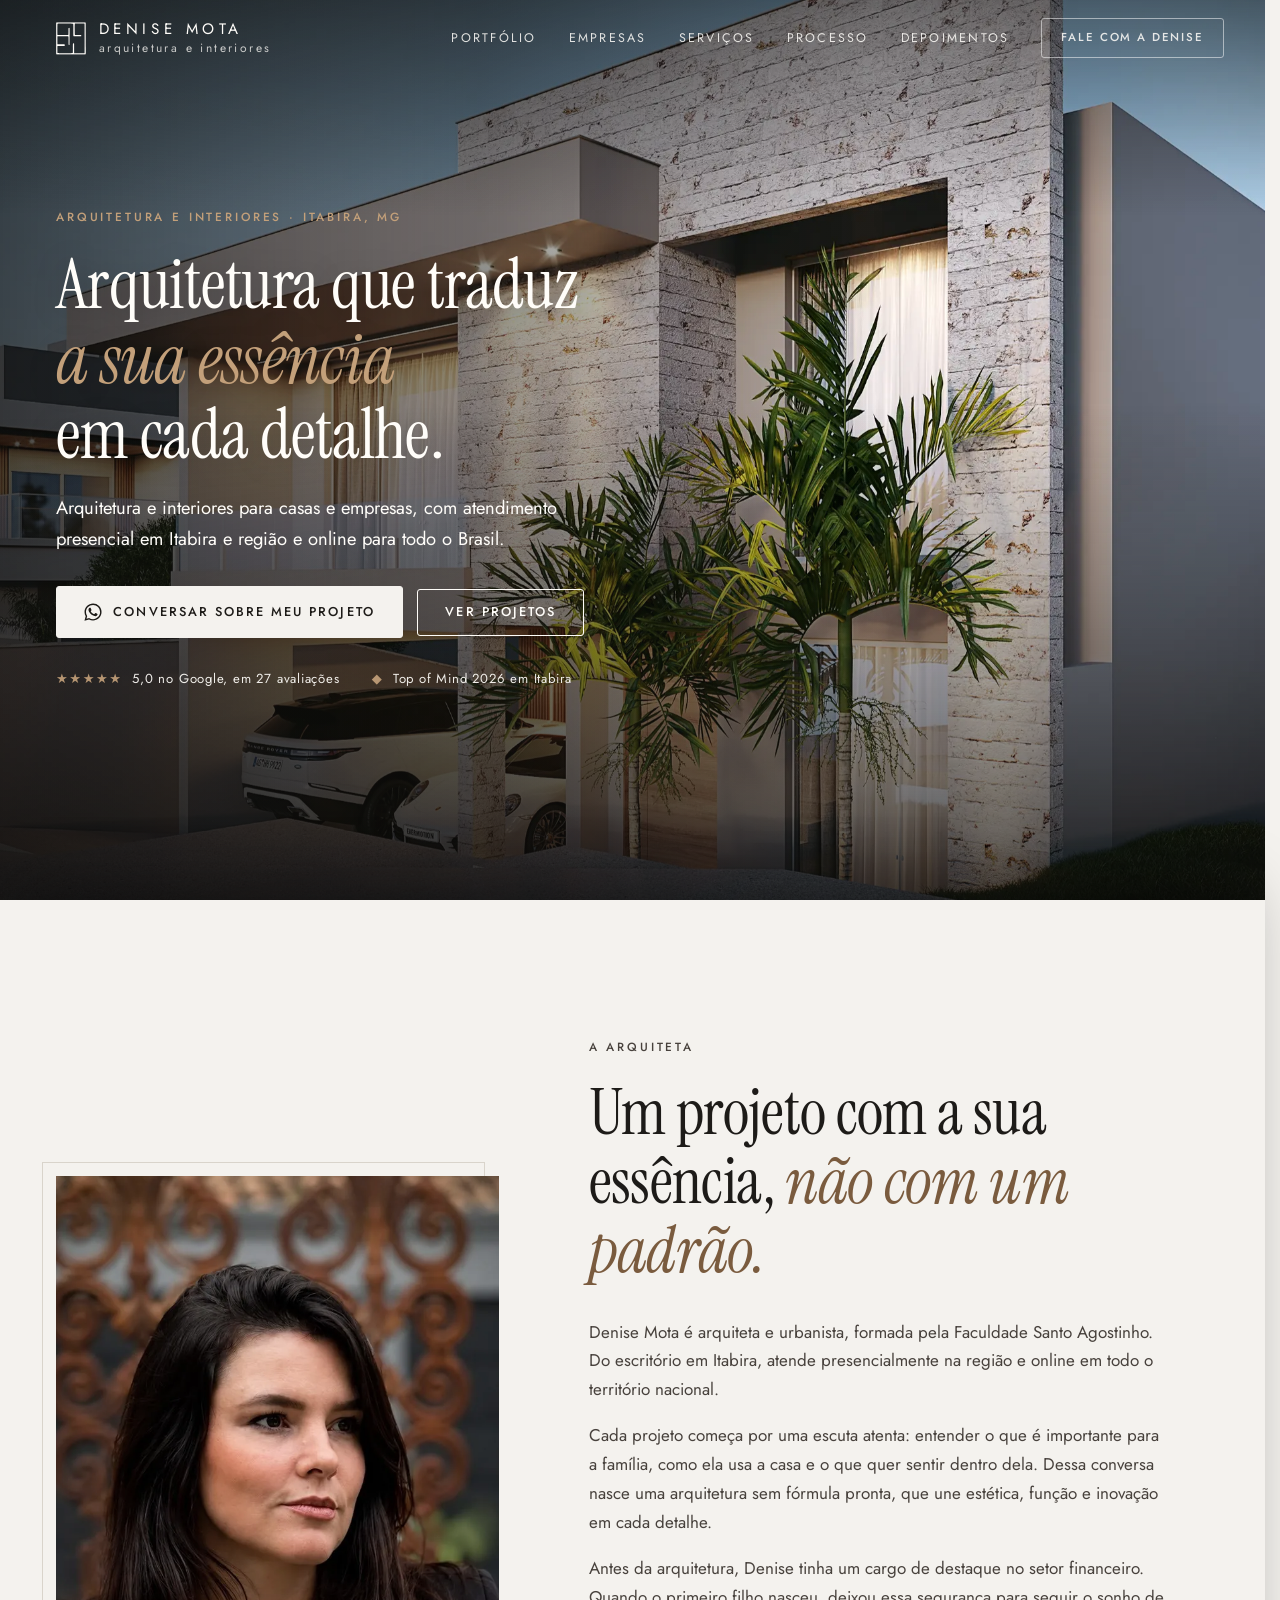
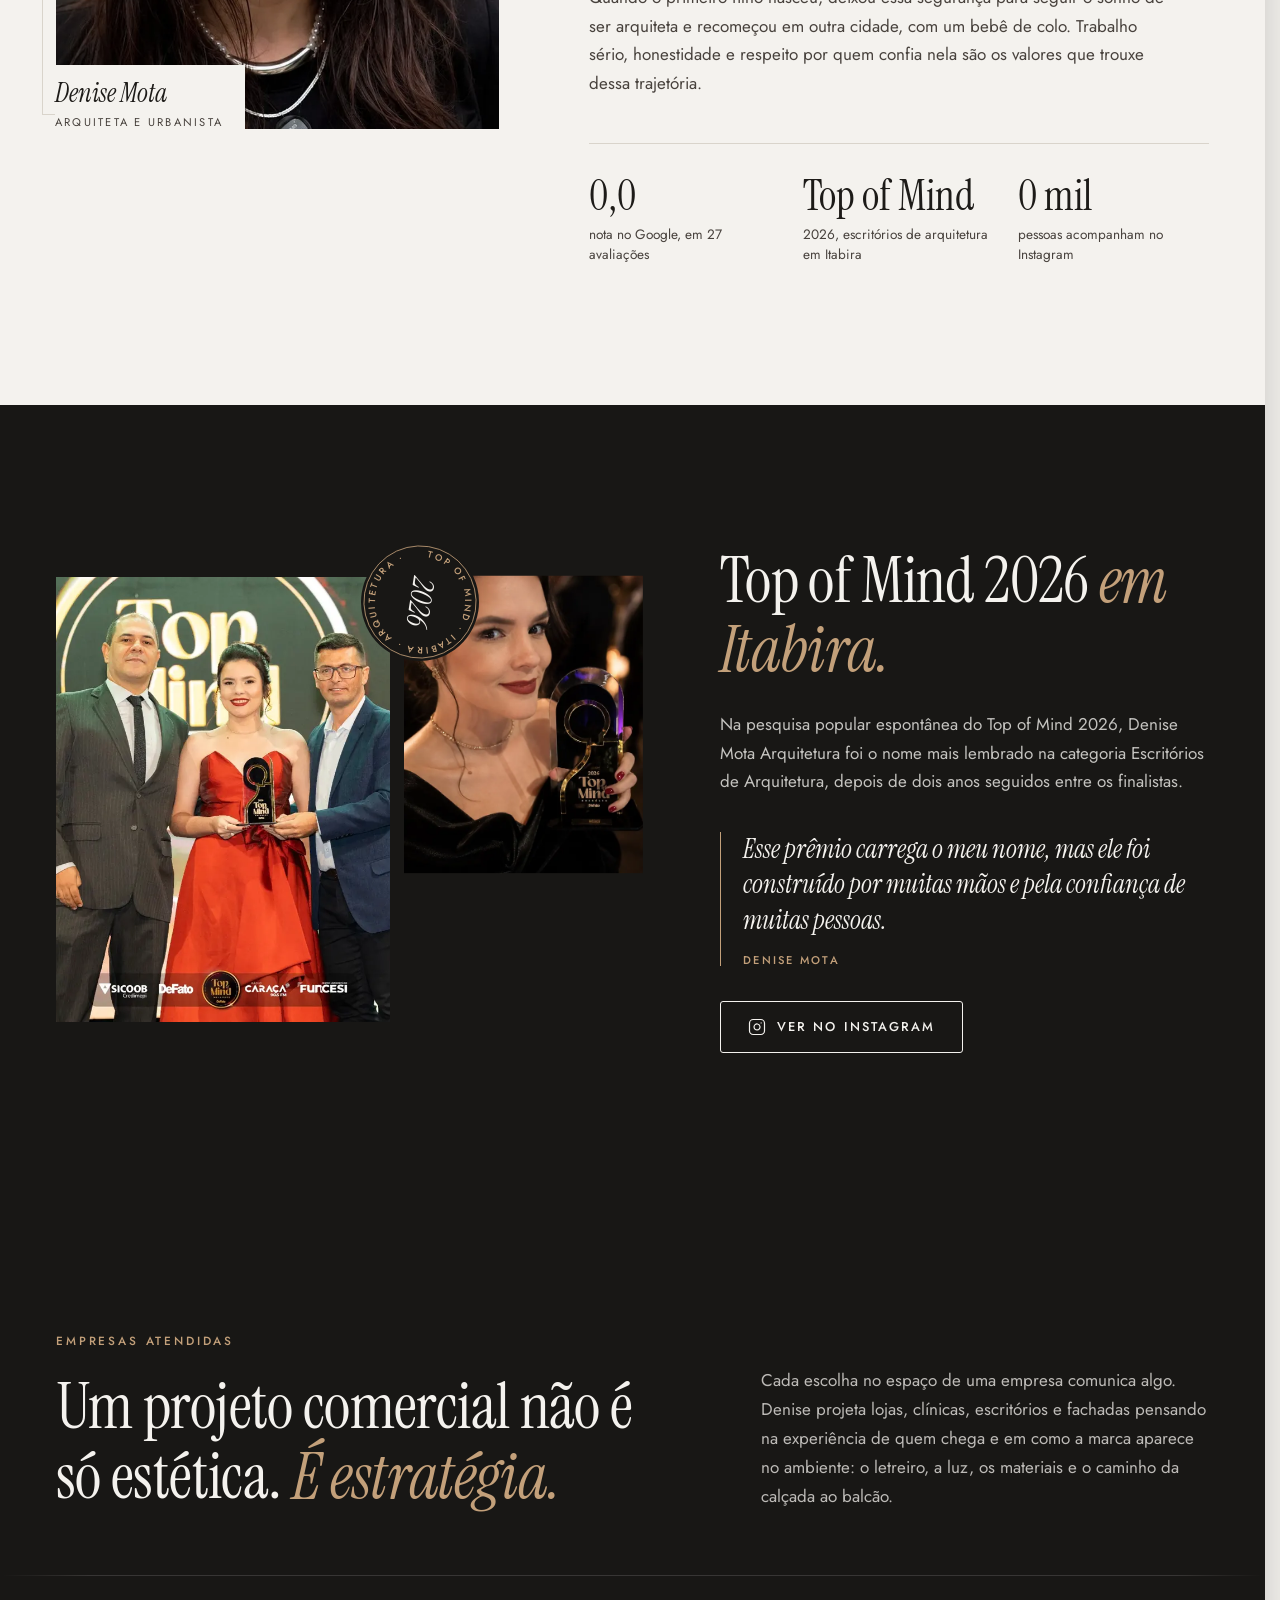
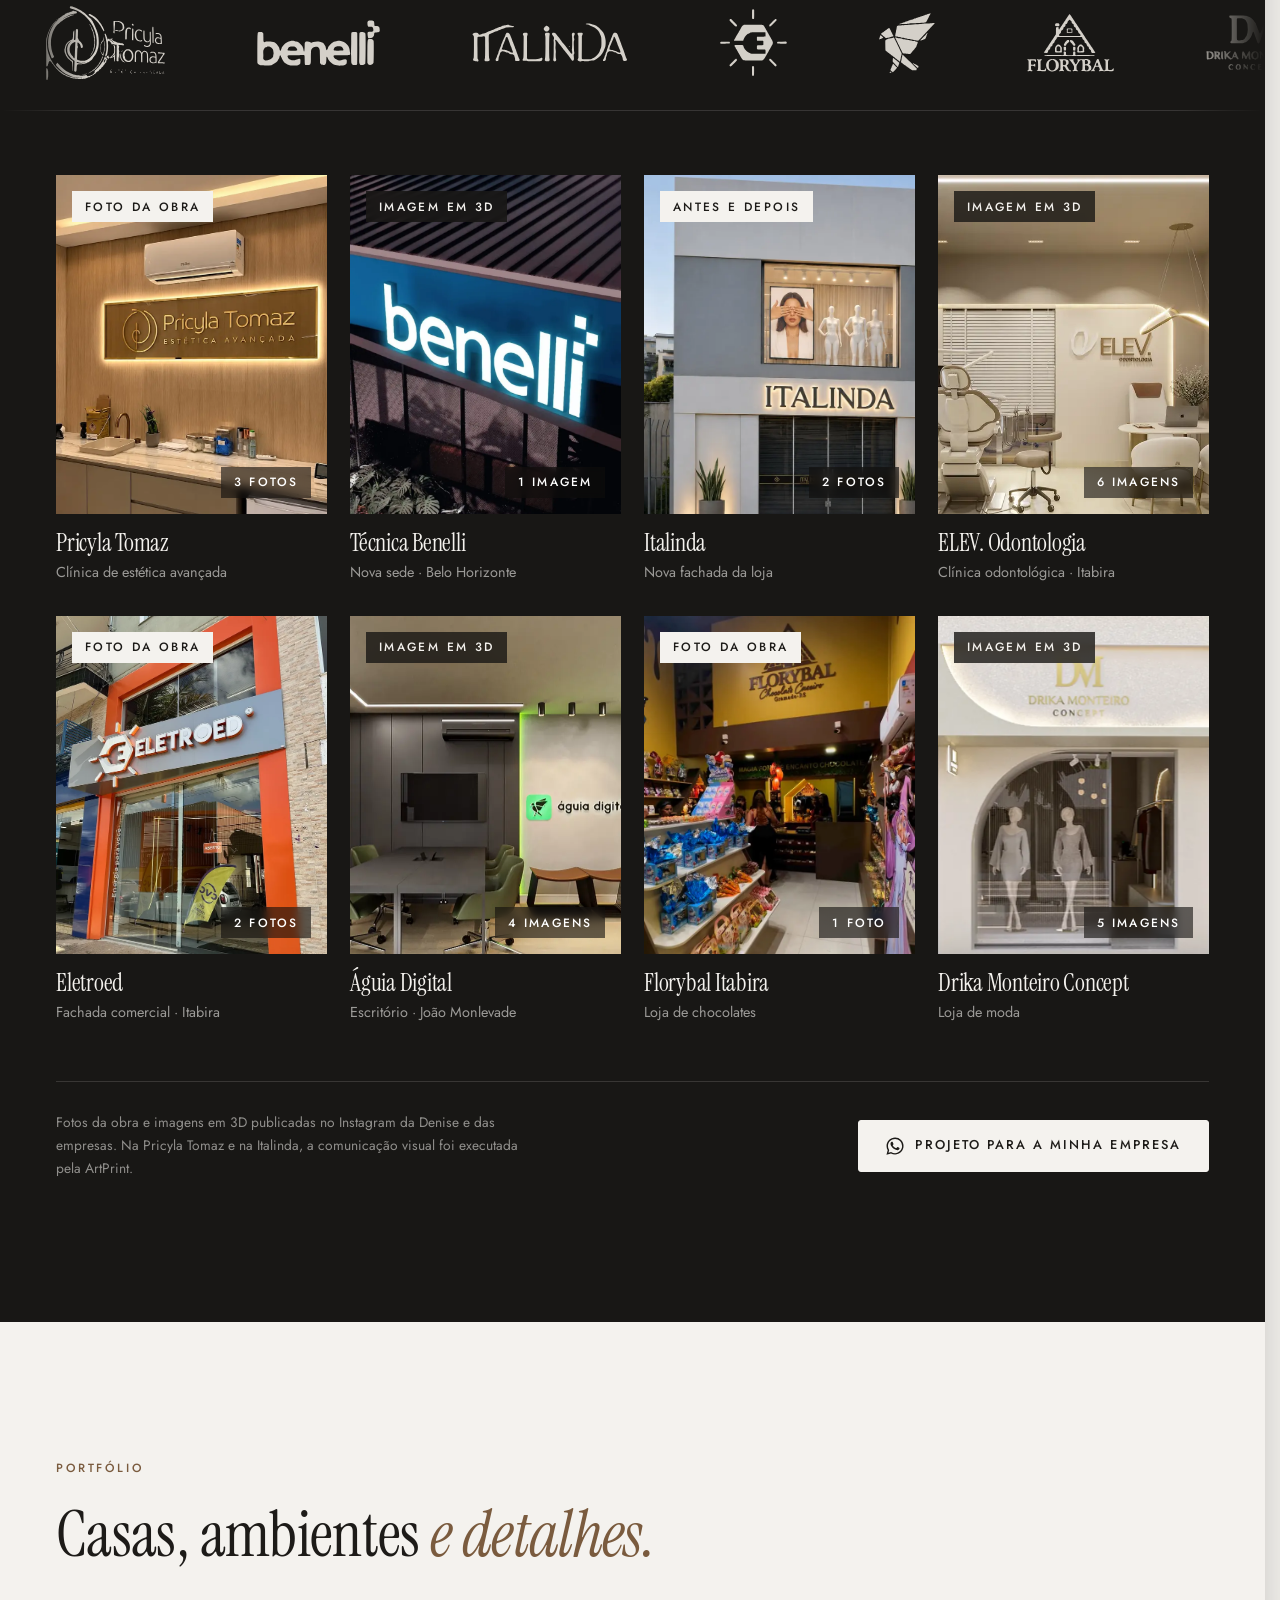
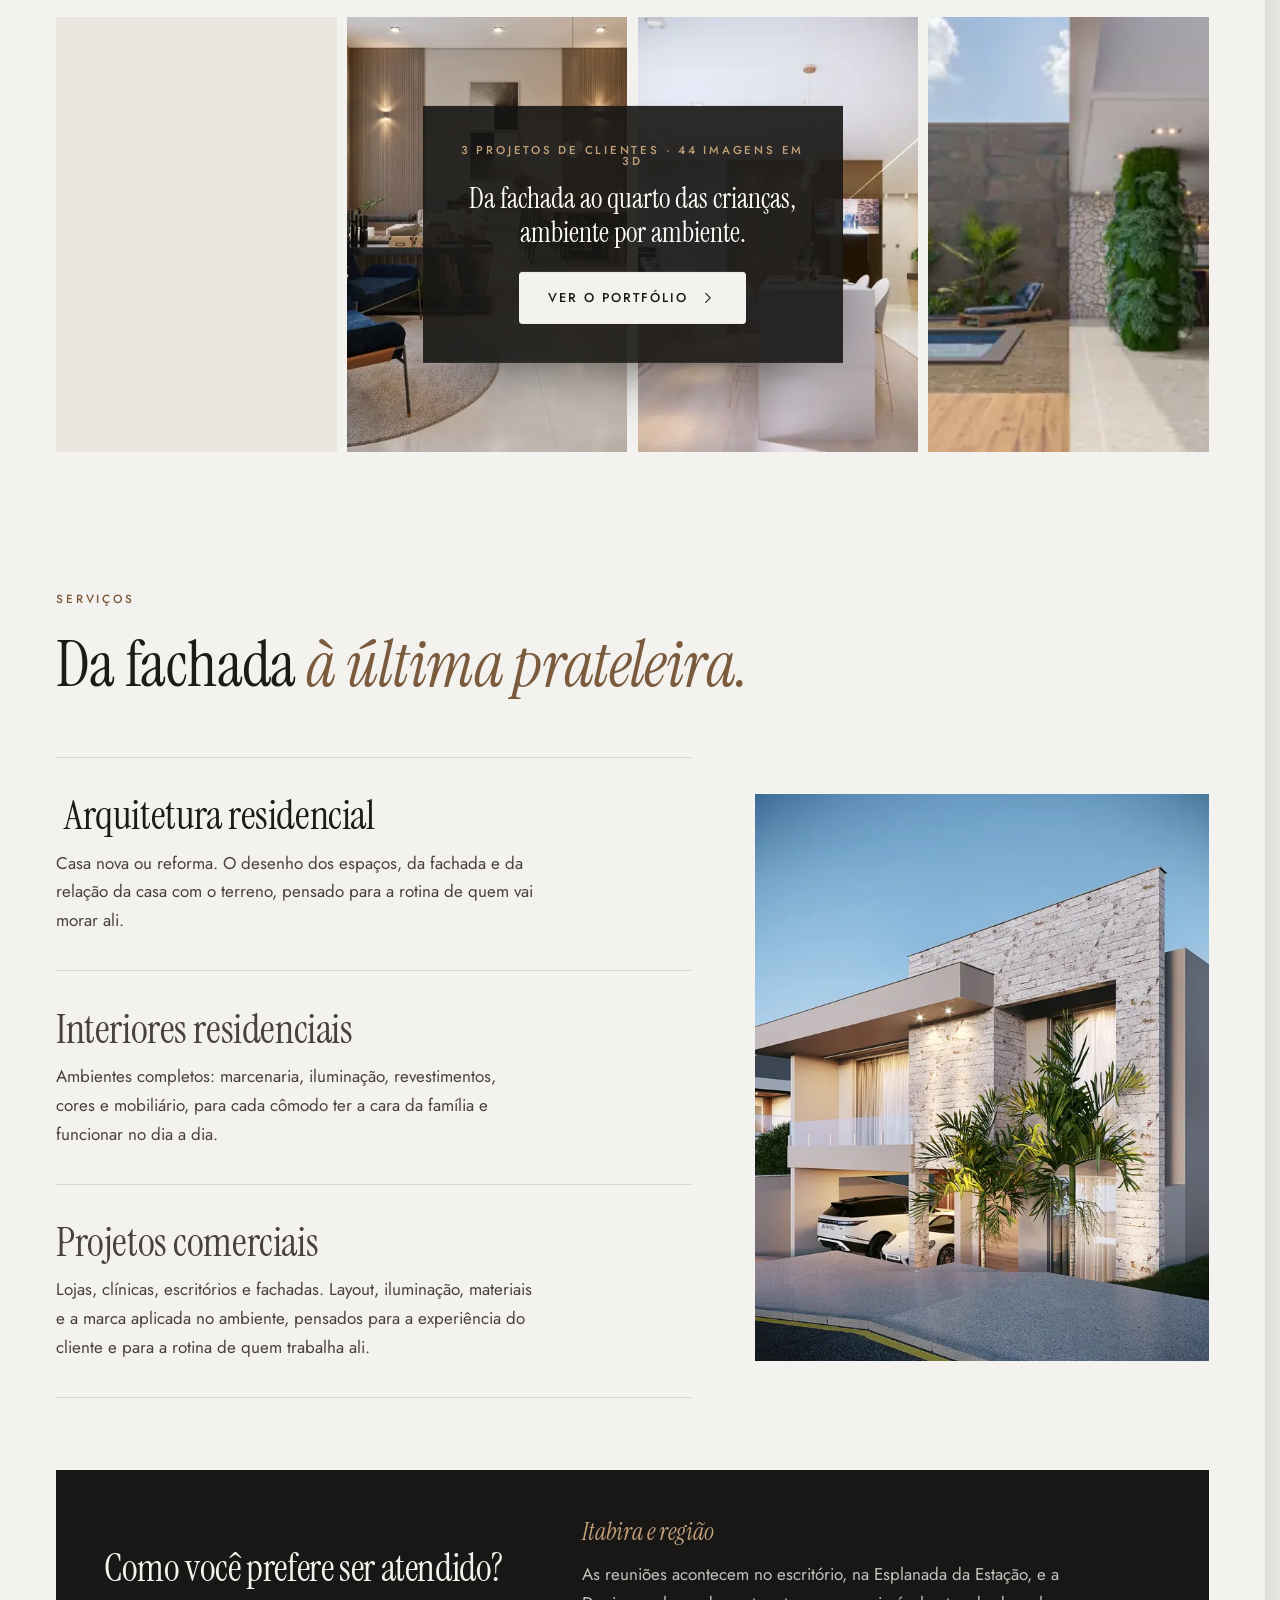
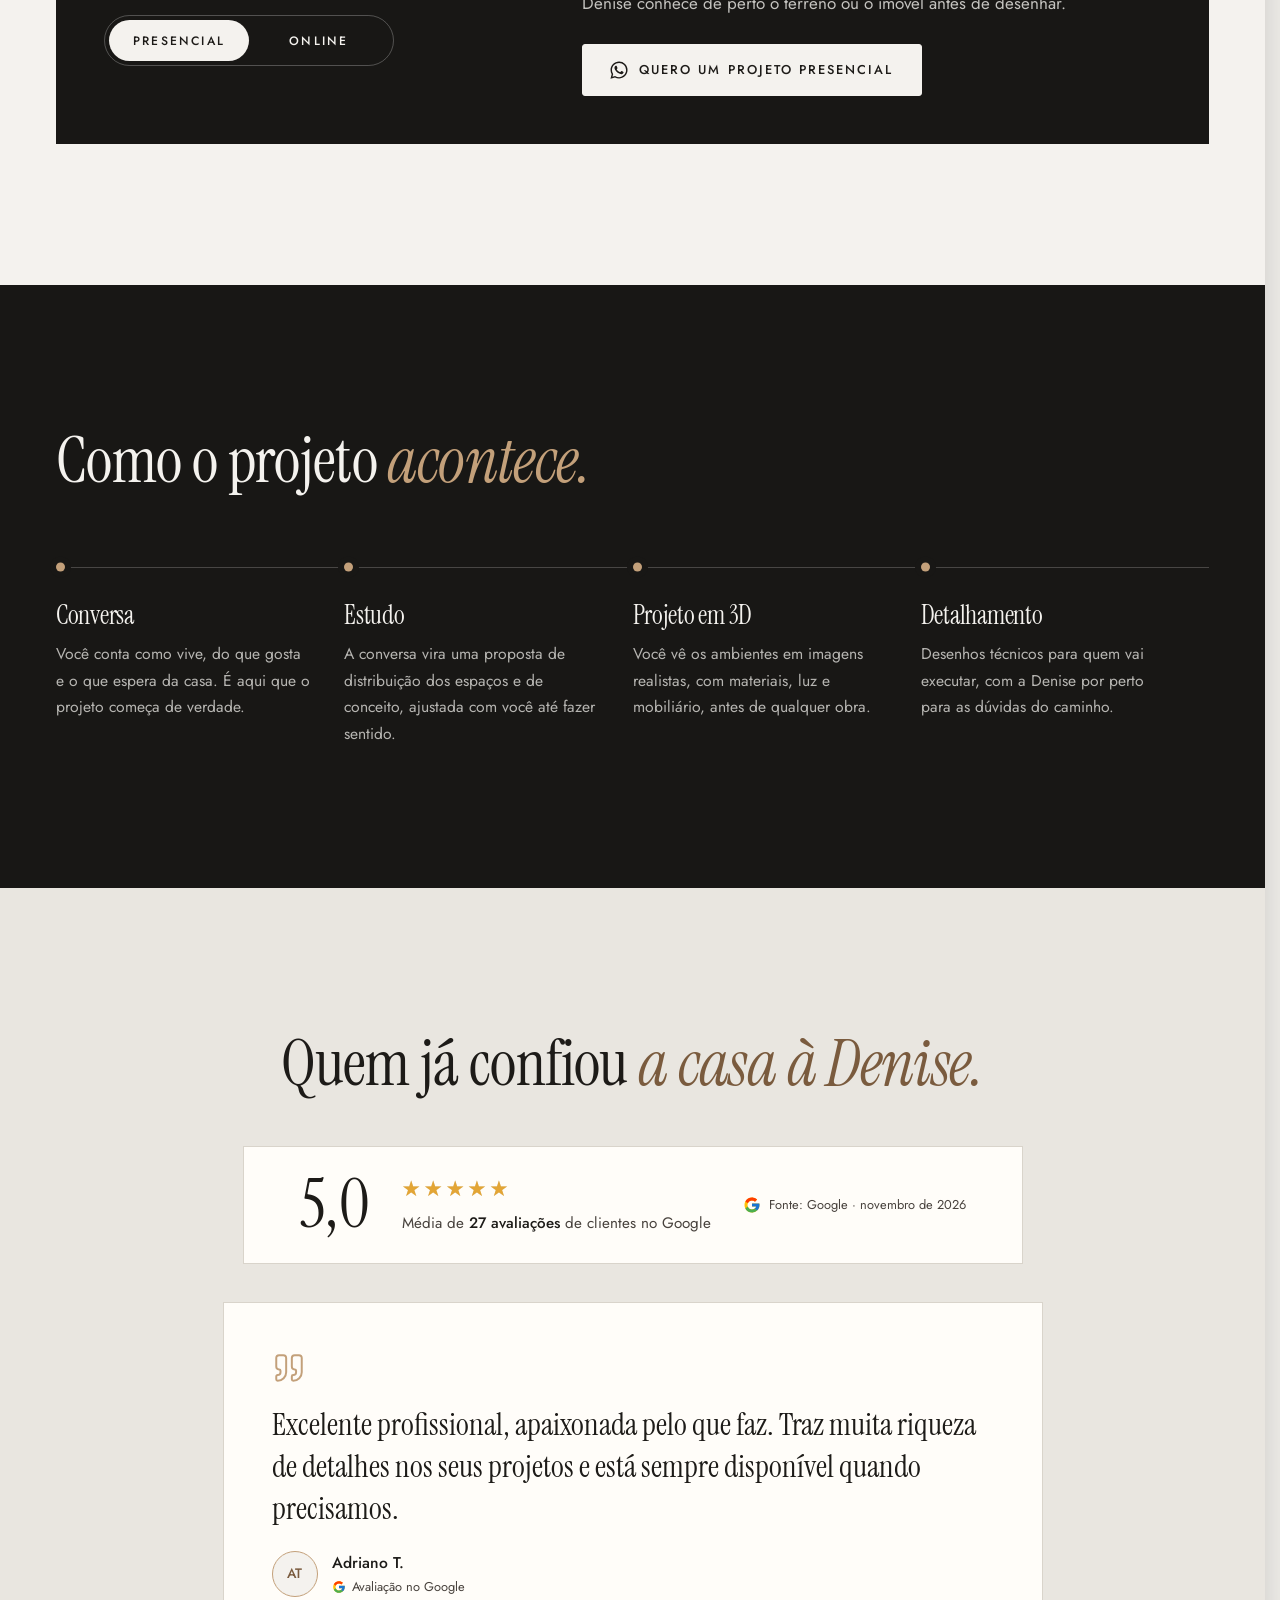
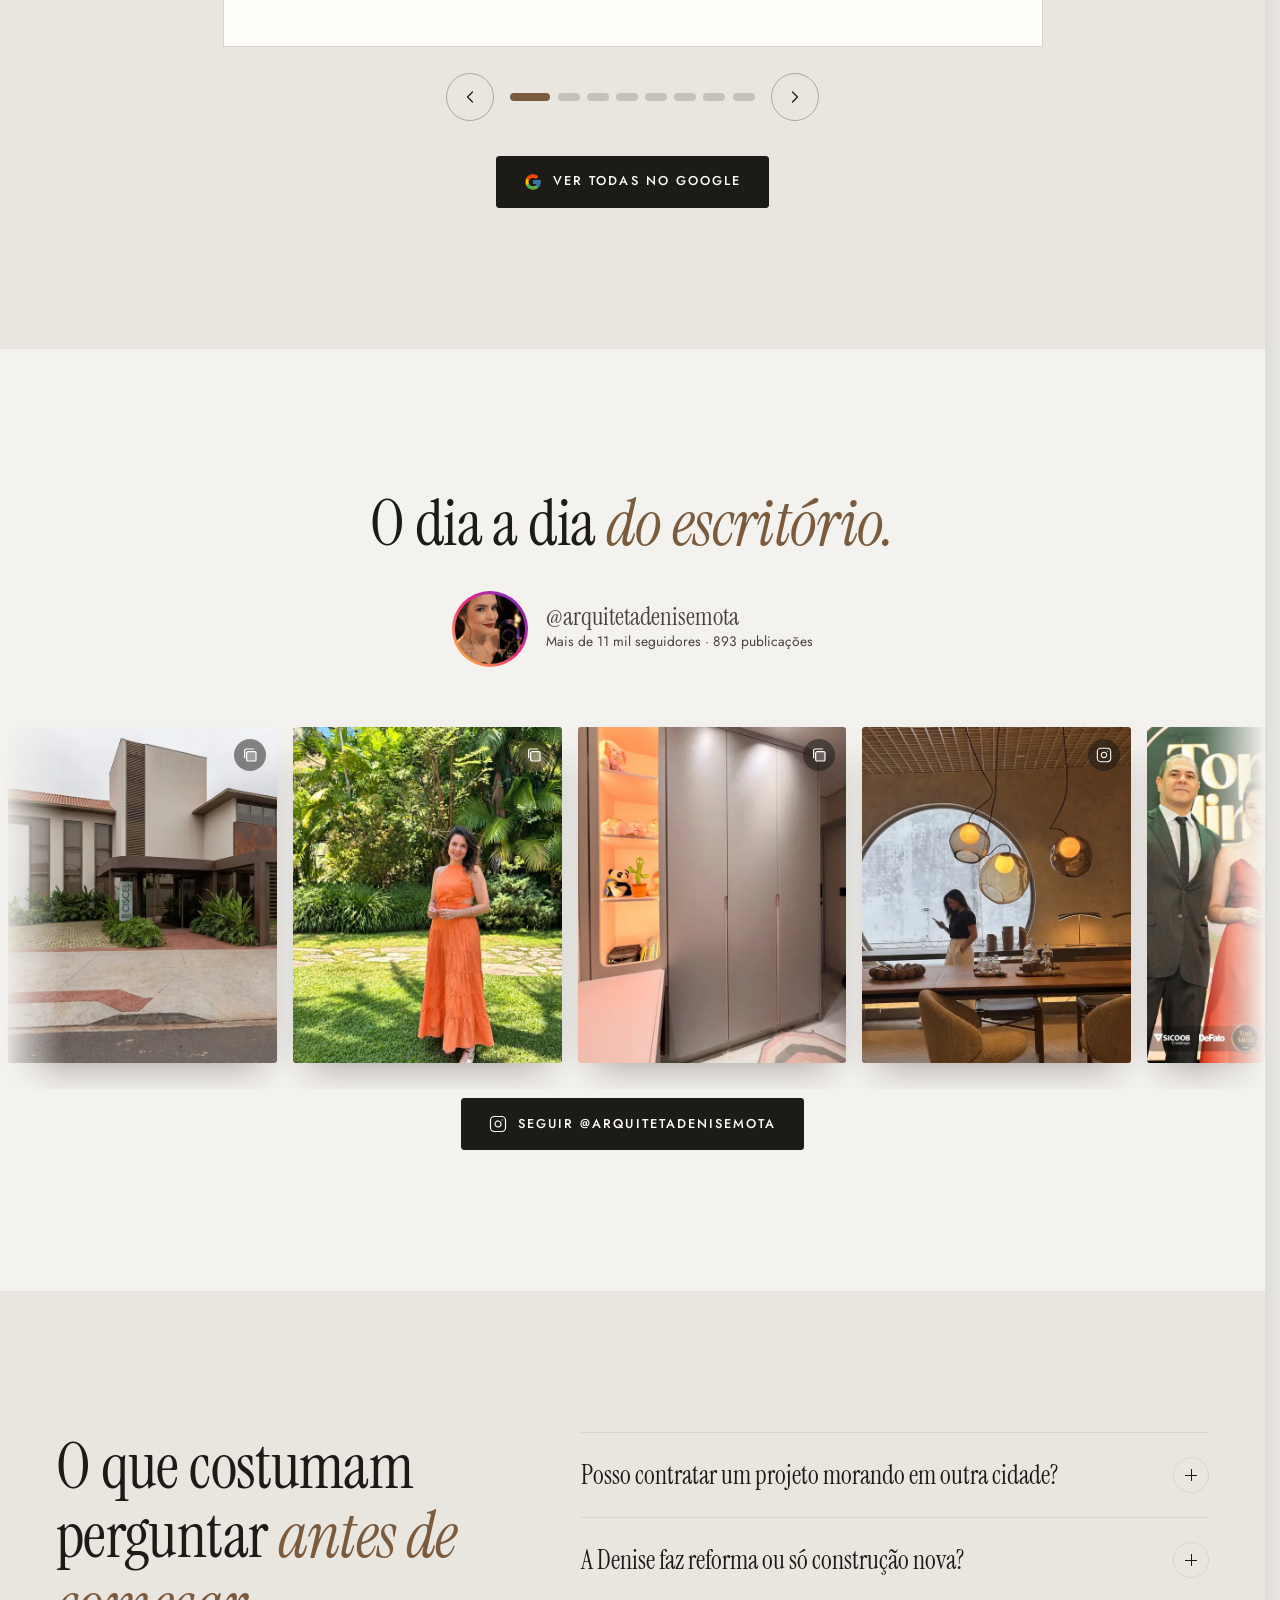
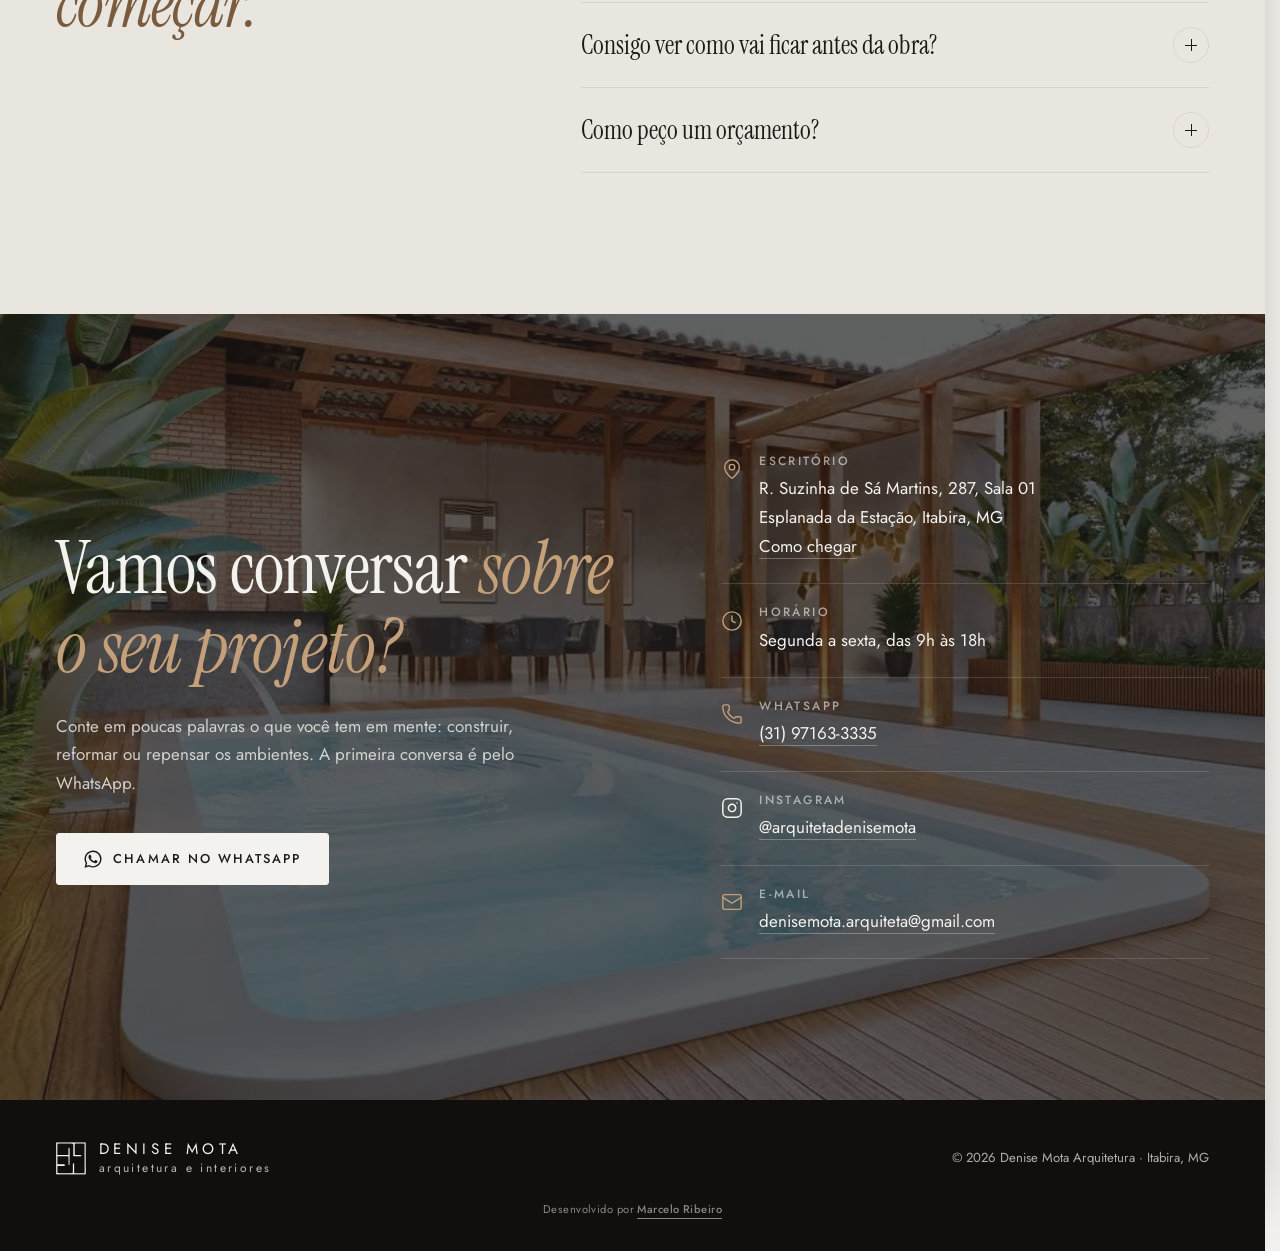
==== commit 5f0c9446: "Denise Mota: portfólio em página própria e acabamento anti-IA (/finalizar)" ====
--- a/index.html
+++ b/index.html
@@ -19,7 +19,11 @@
 <meta property="og:type" content="website">
 <meta property="og:title" content="Denise Mota Arquitetura e Interiores">
 <meta property="og:description" content="Arquitetura que traduz a sua essência em cada detalhe. Arquitetura e interiores residenciais e comerciais em Itabira, MG, e online para todo o Brasil.">
-<meta property="og:image" content="https://marcel0gs.github.io/denise-mota-arquitetura/assets/img/hero-1200.webp">
+<meta property="og:url" content="https://marcel0gs.github.io/denise-mota-arquitetura/">
+<meta property="og:image" content="https://marcel0gs.github.io/denise-mota-arquitetura/assets/img/og-1200.jpg">
+<meta property="og:image:width" content="1200">
+<meta property="og:image:height" content="630">
+<meta name="twitter:card" content="summary_large_image">
 <meta property="og:locale" content="pt_BR">
 <meta name="theme-color" content="#181715">
 <link rel="icon" href="assets/img/favicon.svg" type="image/svg+xml">
@@ -42,472 +46,7 @@
 {"@type":"Question","name":"Consigo ver como vai ficar antes da obra?","acceptedAnswer":{"@type":"Answer","text":"Sim. Os ambientes são apresentados em imagens 3D realistas, com materiais, luz e mobiliário, e ajustados com você antes de qualquer execução."}},
 {"@type":"Question","name":"Como peço um orçamento?","acceptedAnswer":{"@type":"Answer","text":"Pelo WhatsApp (31) 97163-3335. Conte o que você quer fazer, a cidade e o tamanho aproximado do espaço. O valor depende do tipo e do tamanho de cada projeto, por isso a proposta vem depois dessa primeira conversa."}}]}
 </script>
-<style>
-:root{
-  --papel:#f4efe7;--papel-2:#ebe4d8;--linha:#d8cebe;--tinta:#1d1b18;--tinta-2:#57504a;
-  --bronze:#7a5b3e;--bronze-claro:#c3a07a;--noite:#181715;--branco:#fffdf9;
-  --serif:'Instrument Serif',Georgia,'Times New Roman',serif;--sans:'Jost',system-ui,sans-serif;
-  --g:clamp(16px,4.5vw,56px);--max:1240px;--ease:cubic-bezier(.2,.7,.2,1);
-}
-*,*::before,*::after{box-sizing:border-box}
-html{scroll-behavior:smooth;-webkit-text-size-adjust:100%}
-body{margin:0;background:var(--papel);color:var(--tinta);font:300 1.0625rem/1.7 var(--sans);overflow-x:clip}
-img{display:block;max-width:100%}
-a{color:inherit}
-h1,h2,h3{font-family:var(--serif);font-weight:400;line-height:1.08;margin:0;letter-spacing:-.01em}
-h2{font-size:clamp(2.2rem,5.2vw,4rem)}
-h2 em,h1 em{font-style:italic;color:var(--bronze)}
-p{margin:0 0 1em}
-.skip{position:absolute;left:-999px;top:8px;background:var(--tinta);color:var(--branco);padding:.6rem 1rem;z-index:100}
-.skip:focus{left:8px}
-:focus-visible{outline:2px solid var(--bronze-claro);outline-offset:3px}
-.wrap{width:min(var(--max),100% - 2*var(--g));margin-inline:auto}
-.rotulo{display:flex;align-items:center;gap:.9rem;font:500 .74rem/1 var(--sans);letter-spacing:.24em;text-transform:uppercase;color:var(--bronze);margin-bottom:1.6rem}
-.rotulo::before{content:"";width:2.4rem;height:1px;background:currentColor}
-.rotulo b{font-weight:500;color:var(--tinta-2);letter-spacing:.1em}
-
-/* botões: brilho diagonal só no hover (padrão validado) */
-.btn{position:relative;isolation:isolate;overflow:hidden;display:inline-flex;align-items:center;gap:.7rem;
-  background:var(--tinta);color:var(--branco);border:1px solid var(--tinta);border-radius:3px;
-  padding:1rem 1.7rem;font:500 .8rem/1 var(--sans);letter-spacing:.16em;text-transform:uppercase;text-decoration:none;cursor:pointer;
-  transition:transform .25s var(--ease),box-shadow .3s ease,background .2s ease,border-color .3s ease}
-.btn svg{width:18px;height:18px;flex:none}
-.btn::before{content:"";position:absolute;top:0;left:-60%;width:40%;height:100%;z-index:-1;
-  background:linear-gradient(115deg,transparent,rgba(255,255,255,.35),transparent);transform:skewX(-20deg);transition:left .7s ease;pointer-events:none}
-.btn:hover,.btn:focus-visible{transform:translateY(-2px);border-color:var(--bronze-claro);box-shadow:0 14px 30px -12px rgba(29,27,24,.55)}
-.btn:hover::before,.btn:focus-visible::before{left:130%}
-.btn--claro{background:var(--papel);color:var(--tinta);border-color:var(--papel)}
-.btn--vazado{background:transparent;color:inherit;border-color:currentColor}
-.btn--vazado:hover{background:rgba(255,255,255,.06)}
-
-/* cabeçalho */
-.topo{position:fixed;inset:0 0 auto;z-index:50;color:var(--branco);transition:background .35s ease,color .35s ease,box-shadow .35s ease}
-.topo .wrap{display:flex;align-items:center;justify-content:space-between;gap:1rem;height:76px}
-.topo.solido{background:rgba(244,239,231,.94);color:var(--tinta);box-shadow:0 1px 0 var(--linha);backdrop-filter:blur(10px);-webkit-backdrop-filter:blur(10px)}
-.marca{display:flex;align-items:center;gap:.8rem;text-decoration:none}
-.marca svg{width:30px;height:33px;fill:currentColor}
-.marca span{display:flex;flex-direction:column;font:400 .95rem/1.05 var(--sans);letter-spacing:.3em;text-transform:uppercase}
-.marca small{font-size:.62rem;letter-spacing:.32em;opacity:.75;margin-top:.25rem;text-transform:lowercase}
-.nav{display:flex;align-items:center;gap:2rem;font:400 .78rem/1 var(--sans);letter-spacing:.18em;text-transform:uppercase}
-.nav a{text-decoration:none;opacity:.85;position:relative}
-.nav a:not(.btn)::after{content:"";position:absolute;left:0;right:100%;bottom:-6px;height:1px;background:currentColor;transition:right .35s var(--ease)}
-.nav a:hover{opacity:1}.nav a:not(.btn):hover::after{right:0}
-.nav .btn{padding:.8rem 1.2rem;font-size:.72rem;gap:0}
-.topo:not(.solido) .nav .btn{background:transparent;border-color:rgba(255,255,255,.6);color:var(--branco)}
-.so-desk{display:inline}
-@media (max-width:900px){.nav a:not(.btn){display:none}.so-desk{display:none}}
-
-/* hero: fica parado enquanto o resto da página passa por cima */
-.hero{position:sticky;top:0;height:100vh;height:100svh;min-height:560px;overflow:hidden;color:var(--branco);background:var(--noite);z-index:0;--s:0}
-.hero picture,.hero img{position:absolute;inset:0;width:100%;height:100%}
-.hero img{object-fit:cover;object-position:50% 62%;scale:calc(1.06 + var(--s)*.08);translate:0 calc(var(--s)*4%);transform-origin:50% 40%}
-.js .hero img{animation:abre 2.2s var(--ease) both}
-@keyframes abre{from{opacity:0;scale:1.14}}
-.hero::after{content:"";position:absolute;inset:0;background:linear-gradient(180deg,rgba(15,14,12,.55) 0%,rgba(15,14,12,0) 24%,rgba(15,14,12,0) 45%,rgba(15,14,12,.7) 100%),linear-gradient(90deg,rgba(15,14,12,.72) 0%,rgba(15,14,12,.45) 38%,rgba(15,14,12,0) 70%)}
-@media (max-width:700px){.hero::after{background:linear-gradient(180deg,rgba(15,14,12,.5) 0%,rgba(15,14,12,.15) 22%,rgba(15,14,12,.62) 48%,rgba(15,14,12,.9) 100%)}.hero img{object-position:42% 50%}}
-.hero .wrap{position:relative;z-index:1;height:100%;display:flex;flex-direction:column;justify-content:flex-end;padding-top:110px;padding-bottom:clamp(2.5rem,8vh,5.5rem);
-  opacity:calc(1 - var(--s)*1.6);translate:0 calc(var(--s)*-60px)}
-.hero .rotulo{color:var(--bronze-claro)}
-.hero h1{font-size:clamp(2.6rem,min(5.4vw,8.4vh),4.9rem);max-width:21ch;text-shadow:0 2px 30px rgba(0,0,0,.25)}
-@media (max-width:900px){.hero h1{max-width:14ch}}
-.hero h1 em{color:var(--bronze-claro)}
-.hero p.sub{max-width:52ch;margin:1.2rem 0 2rem;font-size:clamp(1rem,1.5vw,1.15rem);opacity:.9}
-.hero .acoes{display:flex;flex-wrap:wrap;gap:.9rem;align-items:center}
-.selos{display:flex;flex-wrap:wrap;gap:.6rem 2rem;margin-top:2rem}
-.nota{display:inline-flex;align-items:center;gap:.6rem;font:400 .82rem/1.3 var(--sans);letter-spacing:.06em;text-decoration:none;opacity:.92}
-.nota .estrelas{color:var(--bronze-claro);letter-spacing:.12em}
-.js .hero .entra{opacity:0;translate:0 24px;animation:sobe 1.1s var(--ease) forwards}
-.js .hero .entra:nth-child(2){animation-delay:.35s}.js .hero .entra:nth-child(3){animation-delay:.5s}
-.js .hero .entra:nth-child(4){animation-delay:.65s}.js .hero .entra:nth-child(5){animation-delay:.8s}
-@keyframes sobe{to{opacity:1;translate:0 0}}
-/* título do topo: cada palavra sobe e entra em foco (sem fresta: a sombra do texto seria cortada) */
-.js .hero h1:not(.partido){opacity:0}
-.js .hero h1 .pal{overflow:visible}
-.js .hero h1 .pal>span{opacity:0;translate:0 .45em;filter:blur(8px);animation:palavra 1.2s var(--ease) forwards;animation-delay:calc(var(--w) * 75ms + 250ms)}
-@keyframes palavra{to{opacity:1;translate:0 0;filter:blur(0)}}
-.js .topo{animation:desce 1s var(--ease) .6s both}
-@keyframes desce{from{opacity:0;translate:0 -18px}}
-/* com a abertura, o topo espera a janela abrir pra começar a entrar */
-html.com-intro .hero img{animation:assenta 2.6s var(--ease) both}
-@keyframes assenta{from{scale:1.22}}
-html.com-intro:not(.intro-saindo) :is(.hero img,.hero .entra,.hero h1 .pal>span,.topo){animation-play-state:paused}
-
-/* abertura: só na primeira visita da sessão, nunca com "reduzir movimento".
-   A logo (uma planta baixa) se desenha em traço, o nome aparece com a fachada
-   do topo dentro das letras e a linha embaixo dele vira uma janela que abre e
-   mostra o topo de verdade. A janela são 4 painéis cujas medidas o JS escreve. */
-.intro{display:none}
-html.com-intro{scrollbar-gutter:stable}
-html.com-intro:not(.intro-fim){overflow:hidden;background:var(--noite)}
-html.com-intro:not(.intro-fim) .intro{display:block;position:fixed;inset:0;z-index:300;cursor:pointer;--t:50vh;--b:50vh;--l:50vw;--r:50vw}
-.intro__p{position:absolute;background:var(--noite)}
-.intro__p.c{inset:0 0 auto;height:calc(var(--t) + 1px)}
-.intro__p.f{inset:auto 0 0;height:calc(var(--b) + 1px)}
-.intro__p.e{inset:0 auto 0 0;width:calc(var(--l) + 1px)}
-.intro__p.d{inset:0 0 0 auto;width:calc(var(--r) + 1px)}
-.intro__moldura{position:absolute;border:1px solid var(--bronze-claro);opacity:0;pointer-events:none}
-.intro__cena{position:absolute;inset:0;transition:opacity .5s ease,scale 1.4s var(--ease)}
-.intro.sai .intro__cena{opacity:0;scale:1.05}
-.intro__grade{position:absolute;inset:0;opacity:0;animation:intro-luz 2s ease .1s forwards;
-  background:radial-gradient(closest-side,transparent 35%,var(--noite)),
-    linear-gradient(rgba(195,160,122,.08) 1px,transparent 1px) 50% 50%/64px 64px,
-    linear-gradient(90deg,rgba(195,160,122,.08) 1px,transparent 1px) 50% 50%/64px 64px}
-.intro__conteudo{position:absolute;inset:0;display:grid;place-content:center;justify-items:center;text-align:center;padding:0 16px}
-.intro__marca{width:clamp(52px,6.5vw,76px);height:auto;aspect-ratio:366/398;margin-bottom:clamp(1.2rem,3vh,2rem);
-  fill:var(--papel);fill-opacity:0;stroke:var(--bronze-claro);stroke-width:5;stroke-dasharray:1;stroke-dashoffset:1;
-  animation:intro-traca 1.6s cubic-bezier(.55,.1,.3,1) .1s forwards,intro-enche .9s ease 1.3s forwards}
-.intro__nome{margin:0;font:400 clamp(3.3rem,13vw,10rem)/.95 var(--serif);letter-spacing:-.005em;white-space:nowrap}
-.intro__nome span{display:inline-block;padding:.02em .05em .12em;color:transparent;-webkit-text-fill-color:transparent;
-  background:var(--bronze-claro) url(assets/img/hero-1200.webp) no-repeat var(--x0,0%) 62%/190% auto;-webkit-background-clip:text;background-clip:text;
-  -webkit-text-stroke:.6px rgba(195,160,122,.45);
-  opacity:0;filter:blur(14px);translate:0 .2em;animation:intro-nome 1.4s var(--ease) .4s forwards,intro-pan 4.6s linear forwards}
-.intro__nome span:first-child{--x1:34%}
-.intro__nome span+span{--x0:30%;--x1:64%;animation-delay:.6s,0s}
-.intro__linha{display:block;width:0;height:1px;margin:clamp(1.1rem,2.6vh,1.6rem) 0 clamp(.9rem,2vh,1.2rem);background:var(--bronze-claro);animation:intro-linha 1.1s var(--ease) 1.05s forwards}
-.intro__lema{margin:0 -.42em 0 0;font:400 clamp(.66rem,1.6vw,.8rem)/1.4 var(--sans);letter-spacing:.42em;text-transform:uppercase;color:var(--bronze-claro);opacity:0;animation:intro-lema 1.2s var(--ease) 1.25s forwards}
-.intro__pular{position:absolute;right:16px;bottom:16px;font:500 .64rem/1 var(--sans);letter-spacing:.22em;text-transform:uppercase;color:rgba(244,239,231,.5);opacity:0;animation:intro-luz .6s ease 1.4s forwards}
-@keyframes intro-luz{to{opacity:1}}
-@keyframes intro-traca{to{stroke-dashoffset:0}}
-@keyframes intro-enche{to{fill-opacity:1}}
-@keyframes intro-nome{to{opacity:1;filter:blur(0) brightness(1.3) saturate(1.1);translate:0 0}}
-@keyframes intro-pan{to{background-position:var(--x1,40%) 58%}}
-@keyframes intro-linha{to{width:min(300px,64vw)}}
-@keyframes intro-lema{from{letter-spacing:.8em;margin-right:-.8em}to{opacity:1}}
-
-/* tudo depois do hero é camada opaca por cima dele */
-.palco{position:relative;z-index:1;background:var(--papel);overflow:clip;will-change:transform;box-shadow:0 -30px 60px -20px rgba(0,0,0,.35)}
-section{padding-block:clamp(4.5rem,11vw,9rem)}
-.revela{opacity:0;translate:0 30px;transition:opacity .68s var(--ease),translate .68s var(--ease)}
-.revela.is-visible{opacity:1;translate:0 0}
-html:not(.js) .revela{opacity:1;translate:none}
-
-/* títulos das seções: cada palavra sobe de dentro de uma fresta quando a seção aparece */
-.pal{display:inline-block;overflow:clip;vertical-align:top;padding:.06em .09em .18em;margin:-.06em -.09em -.18em}
-.pal>span{display:inline-block}
-.js .palco .revela h2 .pal>span{translate:0 115%;transition:translate .8s var(--ease) calc(var(--w) * 45ms + 50ms)}
-.js .palco .revela.is-visible h2 .pal>span{translate:0 0}
-/* o traço do rótulo cresce */
-.js .revela .rotulo::before{width:0;transition:width .8s var(--ease) .1s}
-.js .revela.is-visible .rotulo::before{width:2.4rem}
-
-/* parallax de janela: a imagem é mais alta que a moldura e o JS anda com ela (propriedade translate) */
-.janela{display:block;position:relative;overflow:hidden}
-.janela-img{position:absolute!important;left:0;top:-9%;width:100%!important;height:118%!important}
-/* persiana: a foto sobe de baixo pra cima quando aparece.
-   A cortina e uma mascara, e nao um recorte: o elemento continua inteiro, entao o Chrome
-   decodifica a imagem na hora. Com recorte em inset(100%) o elemento fica sem area
-   pintada, a decodificacao ficava adiada e a foto aparecia segundos depois.
-   A cortina so abre com a imagem ja decodificada (classe .pronto, posta pelo JS): o
-   usuario nunca ve um retangulo vazio enquanto a foto nao chega. */
-.js .persiana{
-  -webkit-mask-image:linear-gradient(#000,#000);mask-image:linear-gradient(#000,#000);
-  -webkit-mask-size:100% 0%;mask-size:100% 0%;
-  -webkit-mask-position:bottom center;mask-position:bottom center;
-  -webkit-mask-repeat:no-repeat;mask-repeat:no-repeat;
-  transition:-webkit-mask-size .9s var(--ease) calc(var(--d,0ms) + 50ms),mask-size .9s var(--ease) calc(var(--d,0ms) + 50ms)}
-.js .persiana.pronto{-webkit-mask-size:100% 100%;mask-size:100% 100%}
-/* a logo gigante em traço, atrás do título, andando devagar */
-.monograma{position:absolute;z-index:0;pointer-events:none;aspect-ratio:366/398;height:auto;fill:none;stroke:var(--bronze-claro);stroke-opacity:.2;stroke-width:1.2;
-  stroke-dasharray:1;stroke-dashoffset:1;transition:stroke-dashoffset 2.6s cubic-bezier(.5,0,.2,1)}
-.monograma.tracou,html:not(.js) .monograma{stroke-dashoffset:0}
-
-/* sobre */
-.sobre .wrap{display:grid;grid-template-columns:minmax(0,5fr) minmax(0,7fr);gap:clamp(2.5rem,7vw,7rem);align-items:center}
-.retrato{position:relative;margin:0}
-.retrato img{width:100%;height:auto;aspect-ratio:4/5;object-fit:cover;object-position:40% 30%;filter:saturate(.9)}
-.retrato .janela{aspect-ratio:4/5}
-.retrato::before{content:"";position:absolute;inset:-14px 14px 14px -14px;border:1px solid var(--linha);z-index:-1}
-.retrato figcaption{position:absolute;left:-1px;bottom:-1px;background:var(--papel);padding:1rem 1.4rem 0 0;font:italic 1.6rem/1 var(--serif)}
-.retrato figcaption small{display:block;font:400 .7rem/1.4 var(--sans);letter-spacing:.2em;text-transform:uppercase;color:var(--tinta-2);margin-top:.5rem;font-style:normal}
-.sobre h2{margin-bottom:2rem}
-.sobre .texto p{color:var(--tinta-2);max-width:58ch}
-.numeros{display:grid;grid-template-columns:repeat(3,1fr);gap:1.5rem;margin-top:2.8rem;padding-top:2rem;border-top:1px solid var(--linha)}
-.numeros strong{display:block;font:400 clamp(1.8rem,3.4vw,2.6rem)/1 var(--serif);margin-bottom:.45rem}
-.numeros span{display:block;font-size:.85rem;line-height:1.45;color:var(--tinta-2)}
-@media (max-width:820px){.sobre .wrap{grid-template-columns:1fr}.retrato{max-width:min(340px,82%);margin-left:14px}.numeros{grid-template-columns:1fr 1fr 1fr;gap:1rem}}
-
-/* portfólio */
-.filtros{display:flex;flex-wrap:wrap;gap:.5rem;margin:2.2rem 0 2.4rem}
-.filtros button{font:400 .76rem/1 var(--sans);letter-spacing:.16em;text-transform:uppercase;padding:.75rem 1.1rem;border:1px solid var(--linha);background:transparent;color:var(--tinta-2);border-radius:999px;cursor:pointer;transition:all .25s ease}
-.filtros button:hover{border-color:var(--tinta);color:var(--tinta)}
-.filtros button[aria-pressed="true"]{background:var(--tinta);border-color:var(--tinta);color:var(--branco)}
-.grade{display:grid;grid-template-columns:repeat(6,1fr);grid-auto-rows:clamp(190px,23vw,330px);gap:clamp(8px,1.2vw,16px)}
-.grade button{position:relative;grid-column:span 2;padding:0;border:0;overflow:hidden;cursor:zoom-in;background:var(--papel-2);opacity:0;translate:0 20px;animation:sobe .8s var(--ease) forwards}
-.grade button:nth-child(10n+1){grid-column:span 4}
-.grade button:nth-child(10n+7){grid-column:span 4}
-.grade img{width:100%;height:100%;object-fit:cover;transition:scale 1.1s var(--ease)}
-.grade button:hover img,.grade button:focus-visible img{scale:1.05}
-.grade button span{position:absolute;left:0;right:0;bottom:0;padding:2.4rem 1rem .9rem;text-align:left;color:var(--branco);font:400 .72rem/1 var(--sans);letter-spacing:.2em;text-transform:uppercase;
-  background:linear-gradient(transparent,rgba(15,14,12,.65));opacity:0;translate:0 8px;transition:all .4s var(--ease)}
-.grade button:hover span,.grade button:focus-visible span{opacity:1;translate:0 0}
-.mais{display:flex;justify-content:center;margin-top:2.4rem}
-.mais .btn{background:transparent;color:var(--tinta)}
-/* convite depois da galeria: quem acabou de ver os projetos já tem o botão ali */
-.convite{display:flex;flex-wrap:wrap;align-items:center;justify-content:space-between;gap:1.2rem 2rem;margin-top:clamp(2.6rem,5vw,3.6rem);padding:clamp(1.4rem,3vw,2rem) 0;border-block:1px solid var(--linha)}
-.convite p{margin:0;font:400 clamp(1.45rem,2.4vw,1.95rem)/1.25 var(--serif);max-width:36ch}
-.convite em{color:var(--bronze)}
-@media (max-width:700px){.grade{grid-template-columns:1fr 1fr;grid-auto-rows:44vw}.grade button,.grade button:nth-child(10n+7){grid-column:span 1}.grade button:nth-child(5n+1){grid-column:span 2}.grade button span{opacity:1;translate:0 0;padding-top:1.6rem;font-size:.62rem}}
-
-/* lightbox */
-.foto-cheia{border:0;padding:0;margin:0;width:100vw;height:100vh;height:100dvh;max-width:none;max-height:none;background:rgba(15,14,12,.96);color:var(--branco)}
-.foto-cheia::backdrop{background:transparent}
-.foto-cheia[open]{display:grid;grid-template-rows:auto 1fr auto}
-.foto-cheia header,.foto-cheia footer{display:flex;align-items:center;justify-content:space-between;padding:1rem var(--g);font:400 .74rem/1 var(--sans);letter-spacing:.2em;text-transform:uppercase}
-.foto-cheia figure{margin:0;min-height:0;display:grid;place-items:center;padding:0 clamp(0px,6vw,90px);touch-action:pan-y}
-.foto-cheia figure img{max-width:100%;max-height:100%;object-fit:contain;transition:opacity .25s ease}
-.foto-cheia button{background:transparent;border:1px solid rgba(255,255,255,.3);color:var(--branco);width:48px;height:48px;border-radius:50%;display:grid;place-items:center;cursor:pointer;transition:background .2s}
-.foto-cheia button:hover{background:rgba(255,255,255,.1)}
-.foto-cheia button svg{width:20px;height:20px}
-.foto-cheia .setas{display:flex;gap:.6rem}
-
-/* serviços */
-.servicos .cartoes{display:grid;grid-template-columns:repeat(3,minmax(0,1fr));gap:clamp(1rem,3vw,2.5rem);margin-top:3rem}
-.cartao{background:var(--branco);border:1px solid var(--linha)}
-.cartao .img{overflow:hidden;aspect-ratio:3/2}
-.cartao img{width:100%;height:100%;object-fit:cover;transition:scale 1.2s var(--ease)}
-.cartao:hover img{scale:1.04}
-.cartao div.txt{padding:clamp(1.4rem,3vw,2.4rem)}
-.cartao h3{font-size:clamp(1.7rem,2.8vw,2.3rem);margin-bottom:.8rem}
-.cartao p{color:var(--tinta-2);margin:0}
-.modo{margin-top:clamp(2.5rem,6vw,4.5rem);display:grid;grid-template-columns:minmax(0,5fr) minmax(0,7fr);gap:2rem 4rem;align-items:center;padding:clamp(1.6rem,4vw,3rem);background:var(--noite);color:var(--papel)}
-.modo h3{font-size:clamp(1.8rem,3vw,2.6rem)}
-.troca{position:relative;display:inline-grid;grid-template-columns:1fr 1fr;margin-top:1.6rem;border:1px solid rgba(255,255,255,.25);border-radius:999px;padding:4px}
-.troca::before{content:"";position:absolute;top:4px;bottom:4px;left:4px;width:calc(50% - 4px);border-radius:999px;background:var(--papel);transition:translate .45s var(--ease)}
-.troca[data-modo="online"]::before{translate:100% 0}
-.troca button{position:relative;z-index:1;background:transparent;border:0;color:var(--papel);font:500 .76rem/1 var(--sans);letter-spacing:.18em;text-transform:uppercase;padding:.9rem 1.5rem;cursor:pointer;border-radius:999px;transition:color .3s}
-.troca button[aria-pressed="true"]{color:var(--tinta)}
-.painel p{color:rgba(244,239,231,.78);max-width:52ch}
-.painel strong{display:block;font:italic 400 1.5rem/1.2 var(--serif);color:var(--bronze-claro);margin-bottom:.8rem}
-.painel .btn{margin-top:.6rem}
-.painel[hidden]{display:none}
-.painel.mostra{animation:sobe .6s var(--ease) both}
-@media (max-width:820px){.servicos .cartoes,.modo{grid-template-columns:1fr}}
-
-/* processo */
-.processo{position:relative;overflow:clip;background:var(--noite);color:var(--papel)}
-.processo .wrap{position:relative;z-index:1}
-.processo .monograma{right:-5%;top:6%;width:clamp(300px,40vw,580px)}
-@media (max-width:700px){.processo .monograma{right:-30%;top:2%;width:340px}}
-.processo .rotulo{color:var(--bronze-claro)}
-.processo h2 em{color:var(--bronze-claro)}
-.etapas{list-style:none;padding:0;margin:clamp(2.5rem,6vw,4.5rem) 0 0;display:grid;grid-template-columns:repeat(4,1fr);gap:2rem;counter-reset:e}
-.etapas li{position:relative;padding-top:2.2rem}
-/* a linha de cada etapa se desenha da esquerda pra direita */
-.etapas li::after{content:"";position:absolute;top:0;left:0;right:0;height:1px;background:rgba(244,239,231,.22);transform-origin:left;scale:0 1;transition:scale .9s var(--ease) calc(var(--d,0ms) + 120ms)}
-.etapas li.is-visible::after,html:not(.js) .etapas li::after{scale:1 1}
-.etapas li::before{counter-increment:e;content:"0" counter(e);position:absolute;z-index:1;top:-1px;left:0;padding-right:.9rem;translate:0 -50%;background:var(--noite);font:italic 400 2.6rem/1 var(--serif);color:var(--bronze-claro)}
-.etapas h3{font-size:1.6rem;margin:1.2rem 0 .7rem}
-.etapas p{color:rgba(244,239,231,.72);font-size:.98rem;margin:0}
-@media (max-width:900px){.etapas{grid-template-columns:1fr 1fr;gap:3.2rem 2rem}}
-@media (max-width:560px){.etapas{grid-template-columns:1fr}}
-
-/* reconhecimento: Top of Mind */
-.premio{background:var(--noite);color:var(--papel)}
-.premio .wrap{display:grid;grid-template-columns:minmax(0,6fr) minmax(0,5fr);gap:clamp(3rem,6vw,6rem);align-items:center}
-.premio .fotos{position:relative;display:grid;grid-template-columns:7fr 5fr;gap:14px;align-items:end}
-.premio .fotos img{width:100%;height:auto;object-fit:cover}
-.premio .fotos .a{aspect-ratio:3/4;object-position:50% 30%}
-.premio .fotos .b{aspect-ratio:4/5;margin-bottom:14%;object-position:0% 35%}
-.carimbo{position:absolute;right:28%;top:-34px;width:118px;height:118px;color:var(--bronze-claro);background:var(--noite);border-radius:50%}
-.carimbo text{font:500 9.4px var(--sans);letter-spacing:.24em;fill:currentColor}
-.carimbo .n{font:italic 400 30px var(--serif);letter-spacing:0;fill:var(--papel)}
-.premio .rotulo{color:var(--bronze-claro)}
-.premio h2 em{color:var(--bronze-claro)}
-.premio p{color:rgba(244,239,231,.78);margin-top:1.6rem}
-.premio blockquote{margin:2.2rem 0 0;padding-left:1.4rem;border-left:1px solid var(--bronze-claro);font:italic 400 clamp(1.3rem,2vw,1.6rem)/1.4 var(--serif)}
-.premio cite{display:block;margin-top:1rem;font:500 .7rem/1 var(--sans);letter-spacing:.2em;text-transform:uppercase;font-style:normal;color:var(--bronze-claro)}
-.premio .btn{margin-top:2.2rem}
-@media (max-width:820px){.premio .wrap{grid-template-columns:1fr}.carimbo{width:96px;height:96px;top:-28px}}
-
-/* projetos de clientes */
-.casos{display:grid;grid-template-columns:repeat(3,1fr);gap:clamp(1.2rem,2.6vw,2.2rem);margin-top:3rem}
-.caso{display:flex;flex-direction:column;text-align:left;padding:0;border:0;background:transparent;color:inherit;font:inherit;cursor:zoom-in}
-.caso .capa{position:relative;overflow:hidden;aspect-ratio:4/5;width:100%;background:var(--papel-2)}
-.caso img{width:100%;height:100%;object-fit:cover;transition:scale 1.2s var(--ease)}
-.caso:hover img,.caso:focus-visible img{scale:1.05}
-.caso .tag{position:absolute;top:1rem;left:1rem;background:rgba(244,239,231,.94);font:500 .64rem/1 var(--sans);letter-spacing:.2em;text-transform:uppercase;padding:.6rem .8rem}
-.caso .tag.real{background:var(--tinta);color:var(--branco)}
-.caso .qtd{position:absolute;right:1rem;bottom:1rem;color:#fff;font:500 .66rem/1 var(--sans);letter-spacing:.18em;text-transform:uppercase;background:rgba(15,14,12,.6);padding:.6rem .8rem;backdrop-filter:blur(4px);-webkit-backdrop-filter:blur(4px)}
-.caso h3{font-size:clamp(1.6rem,2.4vw,2.1rem);margin:1.3rem 0 .6rem}
-.caso p{color:var(--tinta-2);margin:0;font-size:.98rem}
-@media (max-width:900px){.casos{grid-template-columns:1fr;gap:2.6rem}.caso .capa{aspect-ratio:4/3}}
-
-/* empresas atendidas */
-.empresas{background:var(--noite);color:var(--papel);overflow:clip}
-.empresas .cabeca{display:grid;grid-template-columns:minmax(0,7fr) minmax(0,5fr);gap:1.6rem clamp(2rem,6vw,6rem);align-items:end}
-.empresas .rotulo{color:var(--bronze-claro)}
-.empresas .rotulo b{color:rgba(244,239,231,.6)}
-.empresas h2 em{color:var(--bronze-claro)}
-.empresas .cabeca>p{color:rgba(244,239,231,.75);margin:0}
-.faixa{display:flex;overflow:hidden;margin:clamp(2.6rem,5vw,4rem) 0;padding:1.9rem 0;border-block:1px solid rgba(244,239,231,.14);-webkit-mask-image:linear-gradient(90deg,transparent,#000 7%,#000 93%,transparent);mask-image:linear-gradient(90deg,transparent,#000 7%,#000 93%,transparent)}
-.faixa ul{display:flex;flex-shrink:0;margin:0;padding:0;list-style:none;animation:faixa 40s linear infinite}
-.faixa:hover ul{animation-play-state:paused}
-.faixa li{display:flex;align-items:center;margin:0 clamp(1.8rem,3.6vw,3.4rem)}
-.faixa img{display:block;width:auto;height:calc(var(--h) * var(--k,1) * 1px);opacity:.86}
-.faixa{--k:1.15}
-@media (max-width:560px){.faixa{--k:.78}}
-@keyframes faixa{to{translate:-100% 0}}
-.vitrine{display:grid;grid-template-columns:repeat(4,minmax(0,1fr));gap:clamp(1.8rem,2.6vw,2.4rem) clamp(.9rem,1.8vw,1.6rem)}
-.caso.emp .capa{aspect-ratio:4/5;background:#262420}
-.caso.emp .tag{background:rgba(24,23,21,.8);color:var(--papel);backdrop-filter:blur(4px);-webkit-backdrop-filter:blur(4px)}
-.caso.emp .tag.real{background:var(--papel);color:var(--tinta)}
-.caso.emp h3{font-size:clamp(1.3rem,1.9vw,1.65rem);margin:1rem 0 .35rem}
-.caso.emp p{color:rgba(244,239,231,.6);font-size:.9rem;line-height:1.45}
-.empresas .fim{display:flex;flex-wrap:wrap;align-items:center;justify-content:space-between;gap:1.4rem 2rem;margin-top:clamp(2.6rem,5vw,3.6rem);padding-top:1.8rem;border-top:1px solid rgba(244,239,231,.14)}
-.empresas .legenda{color:rgba(244,239,231,.55);font-size:.86rem;max-width:60ch;margin:0}
-@media (max-width:1000px){.vitrine{grid-template-columns:repeat(2,minmax(0,1fr))}}
-@media (max-width:820px){.empresas .cabeca{grid-template-columns:1fr}}
-@media (max-width:560px){.caso.emp .tag{top:.6rem;left:.6rem;padding:.45rem .55rem;font-size:.56rem;letter-spacing:.12em}.caso.emp .qtd{display:none}.caso.emp h3{font-size:1.15rem;margin-top:.8rem}.caso.emp p{font-size:.8rem}}
-
-/* depoimentos: placar do Google que conta + carrossel de um cartão por vez
-   (o modelo da Health, WA e Ana Flávia). O giro pausa só na faixa dos
-   controles, nunca no carrossel inteiro (defeito achado na Realce). */
-.depo{background:var(--papel-2)}
-.depo .cabeca{text-align:center;max-width:760px;margin-inline:auto}
-.depo .cabeca .rotulo{justify-content:center}
-.placar{display:flex;flex-wrap:wrap;align-items:center;justify-content:center;gap:1rem 2rem;max-width:780px;margin:clamp(2.2rem,5vw,3rem) auto 2.4rem;padding:1.5rem 1.8rem;background:var(--branco);border:1px solid var(--linha)}
-.placar__nota{font:400 clamp(3.2rem,7vw,4.2rem)/1 var(--serif);font-variant-numeric:tabular-nums}
-.placar__txt{display:block;margin-top:.45rem;font-size:.95rem;line-height:1.45;color:var(--tinta-2)}
-.placar__txt b{color:var(--tinta);font-weight:500}
-.placar__fonte{display:inline-flex;align-items:center;gap:.5rem;font-size:.8rem;color:var(--tinta-2)}
-.placar__fonte svg{width:18px;height:18px}
-.estrelas-med{position:relative;display:inline-block;line-height:1;font-size:1.35rem;letter-spacing:.12em}
-.estrelas-med span{display:block;white-space:nowrap}
-.estrelas-med .vazias{color:rgba(29,27,24,.14)}
-.estrelas-med .cheias{position:absolute;left:0;top:0;overflow:hidden;color:#e3a535;width:100%}
-.js .estrelas-med .cheias{width:0;transition:width 1.5s cubic-bezier(.16,1,.3,1) .15s}
-.js .estrelas-med.contou .cheias{width:100%}
-.avals{display:grid;gap:1rem}
-.aval{position:relative;display:flex;flex-direction:column;gap:1.2rem;padding:clamp(1.8rem,4vw,3rem);background:var(--branco);border:1px solid var(--linha)}
-.aval .aspas{width:34px;height:34px;color:var(--bronze-claro)}
-.aval blockquote{margin:0;font:400 clamp(1.4rem,2.6vw,1.95rem)/1.35 var(--serif);color:var(--tinta)}
-.aval__quem{margin-top:auto;display:flex;align-items:center;gap:.85rem}
-.aval__ini{width:46px;height:46px;border-radius:50%;flex:none;display:grid;place-items:center;background:var(--papel);color:var(--bronze);border:1px solid var(--bronze-claro);font-weight:500;font-size:.86rem;letter-spacing:.04em}
-.aval__quem b{display:block;font-weight:500;font-size:.98rem}
-.aval__quem .fonte{display:flex;align-items:center;gap:.4rem;font-size:.8rem;color:var(--tinta-2)}
-.aval__quem .fonte svg{width:14px;height:14px}
-.carrossel__janela{overflow:hidden}
-.carrossel--on .carrossel__janela{max-width:820px;margin-inline:auto}
-.carrossel--on .avals{display:flex;gap:0;transition:transform .7s cubic-bezier(.22,1,.36,1);will-change:transform}
-.carrossel--on .aval{flex:0 0 100%;min-width:100%;align-self:stretch;opacity:.15;transition:opacity .7s ease}
-.carrossel--on .aval[aria-hidden="false"]{opacity:1}
-.carrossel__controles{display:none;align-items:center;justify-content:center;gap:1rem;margin-top:1.6rem}
-.carrossel--on .carrossel__controles{display:flex}
-.seta{width:48px;height:48px;border-radius:50%;flex:none;display:grid;place-items:center;cursor:pointer;background:transparent;border:1px solid rgba(29,27,24,.3);color:var(--tinta);transition:border-color .18s,color .18s,translate .18s}
-.seta svg{width:20px;height:20px}
-.seta:hover{border-color:var(--bronze);color:var(--bronze);translate:0 -1px}
-.pontos{display:flex;align-items:center;gap:.45rem}
-.ponto{position:relative;width:22px;height:48px;padding:0;border:0;background:none;cursor:pointer;transition:width .3s cubic-bezier(.22,1,.36,1)}
-.ponto::after{content:"";position:absolute;inset:50% 0 auto 0;translate:0 -50%;height:8px;border-radius:999px;background:rgba(29,27,24,.18);transition:background .3s}
-.ponto[aria-current="true"]{width:40px}
-.ponto[aria-current="true"]::after{background:var(--bronze)}
-@media (max-width:440px){.pontos{gap:.3rem}.ponto{width:14px}.ponto[aria-current="true"]{width:28px}.carrossel__controles{gap:.6rem}}
-.depo .acoes{display:flex;justify-content:center;margin-top:2.2rem}
-
-/* instagram: a faixa da Bem Viver. Posts reais, cada um abre o próprio post.
-   A pista anda -50% (dois trilhos iguais) e para com o cursor em cima ou com o
-   foco do teclado. Começa colada na borda, sem vão na esquerda. */
-.insta{overflow:clip}
-.insta .cabeca{display:flex;flex-direction:column;align-items:center;text-align:center}
-.insta .cabeca .rotulo{justify-content:center}
-.ig{position:relative;overflow:hidden;margin-top:clamp(2.2rem,5vw,3.2rem);padding:.6rem 0 1.6rem;
-  -webkit-mask-image:linear-gradient(90deg,transparent,#000 5%,#000 95%,transparent);mask-image:linear-gradient(90deg,transparent,#000 5%,#000 95%,transparent)}
-.ig__pista{display:flex;width:max-content;animation:igrola 105s linear infinite}
-.ig:hover .ig__pista,.ig:focus-within .ig__pista{animation-play-state:paused}
-@keyframes igrola{to{transform:translateX(-50%)}}
-.ig__trilho{display:flex;gap:1rem;margin:0;padding:0 .5rem;list-style:none}
-.ig__post{position:relative;display:block;width:clamp(190px,21vw,270px);aspect-ratio:4/5;border-radius:3px;overflow:hidden;
-  background:var(--papel-2);box-shadow:0 18px 36px -16px rgba(29,27,24,.4);transition:transform .5s var(--ease),box-shadow .5s ease}
-.ig__post img{width:100%;height:100%;object-fit:cover;transition:transform .9s var(--ease)}
-.ig__post::after{content:"";position:absolute;inset:0;background:linear-gradient(180deg,rgba(15,14,12,0) 40%,rgba(15,14,12,.72));opacity:0;transition:opacity .4s ease}
-.ig__marca{position:absolute;top:.7rem;right:.7rem;z-index:1;width:32px;height:32px;border-radius:50%;display:grid;place-items:center;background:rgba(24,23,21,.5);color:#fff}
-.ig__marca svg{width:16px;height:16px}
-.ig__ver{position:absolute;left:0;right:0;bottom:1.1rem;z-index:1;display:flex;justify-content:center;align-items:center;gap:.45rem;
-  font:500 .72rem/1 var(--sans);letter-spacing:.18em;text-transform:uppercase;color:#fff;opacity:0;transform:translateY(8px);transition:opacity .4s ease,transform .4s var(--ease)}
-.ig__ver svg{width:16px;height:16px}
-.ig__post:hover,.ig__post:focus-visible{transform:translateY(-6px);box-shadow:0 26px 44px -16px rgba(29,27,24,.5)}
-.ig__post:hover img,.ig__post:focus-visible img{transform:scale(1.06)}
-.ig__post:hover::after,.ig__post:focus-visible::after{opacity:1}
-.ig__post:hover .ig__ver,.ig__post:focus-visible .ig__ver{opacity:1;transform:none}
-.insta .acoes{display:flex;justify-content:center;margin-top:.6rem}
-.perfil{display:flex;align-items:center;gap:1.1rem;text-decoration:none;margin-top:2rem;text-align:left}
-.perfil img{width:76px;height:76px;border-radius:50%;object-fit:cover;object-position:50% 18%;padding:3px;background:linear-gradient(45deg,#f9ce34,#ee2a7b,#6228d7)}
-.perfil b{display:block;font:400 1.55rem/1.1 var(--serif)}
-.perfil span{font-size:.86rem;color:var(--tinta-2)}
-
-/* dúvidas: só o que dá pra responder com prova (acompanhamento de obra fica de fora até ela confirmar).
-   <details> funciona sem JS; name="duvidas" deixa uma aberta por vez; a abertura suave é só onde o navegador sabe animar altura */
-.duvidas{background:var(--papel-2)}
-.duvidas .wrap{display:grid;grid-template-columns:minmax(0,5fr) minmax(0,7fr);gap:2rem clamp(2.5rem,6vw,6rem);align-items:start}
-.duvidas .cabeca{position:sticky;top:110px}
-.perguntas details{border-bottom:1px solid var(--linha)}
-.perguntas details:first-child{border-top:1px solid var(--linha)}
-.perguntas summary{list-style:none;cursor:pointer;display:flex;justify-content:space-between;align-items:center;gap:1.5rem;padding:1.5rem 0;font:400 clamp(1.3rem,2.1vw,1.65rem)/1.25 var(--serif);transition:color .25s}
-.perguntas summary::-webkit-details-marker{display:none}
-.perguntas summary::after{content:"";flex:none;width:36px;height:36px;border:1px solid var(--linha);border-radius:50%;
-  background:linear-gradient(currentColor,currentColor) center/12px 1px no-repeat,linear-gradient(currentColor,currentColor) center/1px 12px no-repeat;transition:rotate .4s var(--ease),border-color .3s}
-.perguntas summary:hover,.perguntas details[open] summary{color:var(--bronze)}
-.perguntas details[open] summary::after{rotate:45deg;border-color:var(--bronze-claro)}
-.resp{padding:0 0 1.7rem}
-.resp p{margin:0;color:var(--tinta-2);max-width:60ch}
-.link-zap{display:inline-flex;align-items:center;gap:.55rem;margin-top:1.1rem;font:500 .76rem/1 var(--sans);letter-spacing:.16em;text-transform:uppercase;text-decoration:none;color:var(--tinta);padding-bottom:.35rem;border-bottom:1px solid var(--bronze-claro);transition:color .2s}
-.link-zap svg{width:17px;height:17px;color:#1f8f55}
-.link-zap:hover{color:var(--bronze)}
-@supports (interpolate-size:allow-keywords){
-  .perguntas{interpolate-size:allow-keywords}
-  .perguntas details::details-content{block-size:0;overflow:clip;transition:block-size .5s var(--ease),content-visibility .5s allow-discrete}
-  .perguntas details[open]::details-content{block-size:auto}
-}
-@media (max-width:820px){.duvidas .wrap{grid-template-columns:1fr}.duvidas .cabeca{position:static}}
-
-/* contato */
-.contato{position:relative;color:var(--papel);background:var(--noite);overflow:hidden}
-.contato .fundo{position:absolute;left:0;top:-11%;width:100%;height:122%;object-fit:cover;opacity:.32}
-.contato::before{content:"";position:absolute;inset:0;background:linear-gradient(90deg,rgba(24,23,21,.96) 30%,rgba(24,23,21,.55))}
-.contato .wrap{position:relative;display:grid;grid-template-columns:minmax(0,6fr) minmax(0,5fr);gap:3rem 5rem;align-items:center}
-.contato .rotulo{color:var(--bronze-claro)}
-.contato h2{font-size:clamp(2.4rem,6vw,4.6rem)}
-.contato h2 em{color:var(--bronze-claro)}
-.contato p.chamada{margin:1.5rem 0 2.2rem;color:rgba(244,239,231,.8);max-width:46ch}
-.dados{list-style:none;margin:0;padding:0;display:grid;gap:1.4rem}
-.dados li{display:grid;grid-template-columns:22px 1fr;gap:1rem;padding-bottom:1.4rem;border-bottom:1px solid rgba(244,239,231,.15)}
-.dados svg{width:22px;height:22px;stroke:var(--bronze-claro);fill:none;stroke-width:1.5;margin-top:.2rem}
-.dados small{display:block;font:500 .68rem/1 var(--sans);letter-spacing:.2em;text-transform:uppercase;color:rgba(244,239,231,.6);margin-bottom:.45rem}
-.dados a{text-decoration:none;border-bottom:1px solid rgba(244,239,231,.3)}
-.dados a:hover{border-color:var(--bronze-claro)}
-@media (max-width:820px){.contato .wrap{grid-template-columns:1fr}.contato::before{background:rgba(24,23,21,.88)}}
-
-/* rodapé */
-.rodape{background:#100f0e;color:rgba(244,239,231,.7);padding:2.6rem 0 2rem;font-size:.82rem}
-.rodape .wrap{display:flex;flex-wrap:wrap;justify-content:space-between;align-items:center;gap:1.2rem}
-.rodape .marca{color:var(--papel)}
-.assinatura{margin:1.6rem 0 0;text-align:center;font-size:.7rem;letter-spacing:.04em;opacity:.75}
-.assinatura a{color:inherit;font-weight:500;text-decoration:none;border-bottom:1px solid currentColor;padding-bottom:1px;transition:opacity .2s ease}
-.assinatura a:hover{opacity:.7}
-
-/* WhatsApp flutuante (aparece depois do hero) */
-.zap{position:fixed;right:clamp(14px,2.5vw,28px);bottom:clamp(14px,2.5vw,28px);z-index:40;width:58px;height:58px;border-radius:50%;background:#1f8f55;color:#fff;display:grid;place-items:center;
-  box-shadow:0 12px 30px -8px rgba(0,0,0,.45);opacity:0;scale:.6;pointer-events:none;transition:opacity .35s ease,scale .35s var(--ease)}
-.zap.ativo{opacity:1;scale:1;pointer-events:auto}
-.zap svg{width:28px;height:28px}
-@media (max-width:700px){.rodape{padding-bottom:6rem}}
-@media (max-width:420px){.btn{letter-spacing:.1em;padding:1rem 1.25rem;font-size:.76rem}}
-
-@media (prefers-reduced-motion:reduce){
-  *,*::before,*::after{animation-duration:.01ms!important;animation-delay:0s!important;transition-duration:.01ms!important;scroll-behavior:auto!important}
-  .revela{opacity:1;translate:none}
-  .hero img{scale:1.02;translate:none}.hero .wrap{opacity:1;translate:none}
-  .faixa{-webkit-mask-image:none;mask-image:none}.faixa ul{animation:none;flex-wrap:wrap;justify-content:center;flex-shrink:1;row-gap:1rem}.faixa ul+ul{display:none}
-  .ig{overflow-x:auto;-webkit-mask-image:none;mask-image:none}
-  .ig__pista{animation:none}
-  .ig__trilho+.ig__trilho{display:none}
-  .js .palco .revela h2 .pal>span{translate:none}
-  .js .persiana{-webkit-mask:none;mask:none}
-  .monograma{stroke-dashoffset:0}
-  .etapas li::after{scale:1 1}
-  .js .revela .rotulo::before{width:2.4rem}
-}
-</style>
+<link rel="stylesheet" href="assets/site.css?v=3">
 </head>
 <body>
 <a class="skip" href="#conteudo">Pular para o conteúdo</a>
@@ -552,7 +91,7 @@
       <span>Denise Mota<small>arquitetura e interiores</small></span>
     </a>
     <nav class="nav" aria-label="Seções">
-      <a href="#projetos">Projetos</a>
+      <a href="portfolio.html">Portfólio</a>
       <a href="#empresas">Empresas</a>
       <a href="#servicos">Serviços</a>
       <a href="#processo">Processo</a>
@@ -572,7 +111,7 @@
     <p class="sub entra">Arquitetura e interiores para casas e empresas, com atendimento presencial em Itabira e região e online para todo o Brasil.</p>
     <div class="acoes entra">
       <a class="btn btn--claro" href="https://wa.me/5531971633335?text=Ol%C3%A1%2C%20Denise!%20Vi%20seu%20site%20e%20gostaria%20de%20conversar%20sobre%20um%20projeto." target="_blank" rel="noopener"><svg aria-hidden="true"><use href="#i-zap"/></svg>Conversar sobre meu projeto</a>
-      <a class="btn btn--vazado" href="#projetos">Ver projetos</a>
+      <a class="btn btn--vazado" href="portfolio.html">Ver projetos</a>
     </div>
     <div class="selos entra">
       <a class="nota" href="https://maps.google.com/?cid=3645249256347178595" target="_blank" rel="noopener"><span class="estrelas" aria-hidden="true">★★★★★</span> 5,0 no Google, em 27 avaliações</a>
@@ -581,7 +120,8 @@
   </div>
 </section>
 
-<div class="palco" id="conteudo">
+<div class="palco">
+<main id="conteudo">
 
 <section class="sobre" id="sobre">
   <div class="wrap">
@@ -590,7 +130,7 @@
       <figcaption>Denise Mota<small>Arquiteta e urbanista</small></figcaption>
     </figure>
     <div class="texto revela">
-      <p class="rotulo"><b>01</b> A arquiteta</p>
+      <p class="rotulo">A arquiteta</p>
       <h2>Um projeto com a sua essência, <em>não com um padrão.</em></h2>
       <p>Denise Mota é arquiteta e urbanista, formada pela Faculdade Santo Agostinho. Do escritório em Itabira, atende presencialmente na região e online em todo o território nacional.</p>
       <p>Cada projeto começa por uma escuta atenta: entender o que é importante para a família, como ela usa a casa e o que quer sentir dentro dela. Dessa conversa nasce uma arquitetura sem fórmula pronta, que une estética, função e inovação em cada detalhe.</p>
@@ -617,7 +157,6 @@
       </svg>
     </div>
     <div class="revela">
-      <p class="rotulo"><b style="color:rgba(244,239,231,.6)">02</b> Reconhecimento</p>
       <h2>Top of Mind 2026 <em>em Itabira.</em></h2>
       <p>Na pesquisa popular espontânea do Top of Mind 2026, Denise Mota Arquitetura foi o nome mais lembrado na categoria Escritórios de Arquitetura, depois de dois anos seguidos entre os finalistas.</p>
       <blockquote>Esse prêmio carrega o meu nome, mas ele foi construído por muitas mãos e pela confiança de muitas pessoas.<cite>Denise Mota</cite></blockquote>
@@ -626,37 +165,11 @@
   </div>
 </section>
 
-<section class="clientes" id="clientes">
-  <div class="wrap">
-    <div class="revela">
-      <p class="rotulo"><b>03</b> Projetos de clientes</p>
-      <h2>Cada casa conta <em>a história de quem mora nela.</em></h2>
-    </div>
-    <div class="casos">
-      <button class="caso revela" type="button" data-caso="helena">
-        <span class="capa"><img src="assets/img/helena-01-800.webp" alt="Quarto infantil com nichos iluminados e armário sob medida" loading="lazy"><span class="tag real">Obra entregue</span><span class="qtd">6 fotos</span></span>
-        <h3>O quarto da Helena</h3>
-        <p>Um quarto cheio de detalhes para uma mini cliente cheia de personalidade: nichos iluminados, marcenaria sob medida e cantinhos pensados para guardar os brinquedos.</p>
-      </button>
-      <button class="caso revela" type="button" data-caso="casa">
-        <span class="capa"><img src="assets/img/casa-01-800.webp" alt="Casa de campo com telhado de cerâmica, varandas e jardim" loading="lazy" style="object-position:60% 50%"><span class="tag">Projeto residencial</span><span class="qtd">7 imagens</span></span>
-        <h3>Uma casa feita nas conversas</h3>
-        <p>Cada pessoa da família trouxe desejos, histórias e dúvidas. A casa nasceu do jeito como eles se encontram, do que valorizam e do que sonham viver daqui para frente.</p>
-      </button>
-      <button class="caso revela" type="button" data-caso="ampliacao">
-        <span class="capa"><img src="assets/img/ampliacao-02-800.webp" alt="Fachada contemporânea com marquise curva e jardim tropical na entrada" loading="lazy"><span class="tag">Ampliação</span><span class="qtd">4 imagens</span></span>
-        <h3>Ampliar sem apagar a identidade</h3>
-        <p>O desafio foi ampliar uma construção existente respeitando a sua linguagem. A proposta nova nasce do que já estava construído e conversa com ele.</p>
-      </button>
-    </div>
-  </div>
-</section>
-
 <section class="empresas" id="empresas">
   <div class="wrap">
     <div class="cabeca revela">
       <div>
-        <p class="rotulo"><b>04</b> Empresas atendidas</p>
+        <p class="rotulo">Empresas atendidas</p>
         <h2>Um projeto comercial não é só estética. <em>É estratégia.</em></h2>
       </div>
       <p>Cada escolha no espaço de uma empresa comunica algo. Denise projeta lojas, clínicas, escritórios e fachadas pensando na experiência de quem chega e em como a marca aparece no ambiente: o letreiro, a luz, os materiais e o caminho da calçada ao balcão.</p>
@@ -713,26 +226,20 @@
 <section class="projetos" id="projetos">
   <div class="wrap">
     <div class="revela">
-      <p class="rotulo"><b>05</b> Portfólio</p>
+      <p class="rotulo">Portfólio</p>
       <h2>Casas, ambientes <em>e detalhes.</em></h2>
-      <p style="color:var(--tinta-2);max-width:56ch;margin-top:1.4rem">Imagens em 3D de projetos residenciais do escritório. Toque em qualquer imagem para ver em tela cheia.</p>
-    </div>
-    <div class="filtros" role="group" aria-label="Filtrar projetos" id="filtros">
-      <button type="button" data-cat="todos" aria-pressed="true">Destaques</button>
-      <button type="button" data-cat="fachada" aria-pressed="false">Fachadas</button>
-      <button type="button" data-cat="estar" aria-pressed="false">Estar e jantar</button>
-      <button type="button" data-cat="cozinha" aria-pressed="false">Cozinhas</button>
-      <button type="button" data-cat="lazer" aria-pressed="false">Lazer e gourmet</button>
-      <button type="button" data-cat="quarto" aria-pressed="false">Quartos</button>
-      <button type="button" data-cat="banho" aria-pressed="false">Banheiros</button>
-    </div>
-    <div class="grade" id="grade" aria-live="polite"></div>
-    <div class="mais"><button class="btn" type="button" id="ver-todos">Ver todos os projetos</button></div>
-    <div class="convite revela">
-      <p>Gostou de algum desses projetos? <em>Conte o que você imagina para o seu.</em></p>
-      <a class="btn" href="https://wa.me/5531971633335?text=Ol%C3%A1%2C%20Denise!%20Vi%20os%20projetos%20no%20seu%20site%20e%20gostaria%20de%20conversar%20sobre%20o%20meu." target="_blank" rel="noopener"><svg aria-hidden="true"><use href="#i-zap"/></svg>Conversar sobre meu projeto</a>
-    </div>
-    <noscript><p>Para ver o portfólio completo, <a href="https://wa.me/5531971633335">fale com a Denise pelo WhatsApp</a>.</p></noscript>
+    </div>
+    <a class="mosaico-portfolio" href="portfolio.html">
+      <span class="mosaico-portfolio__foto"><img src="assets/img/fachada-01-600.webp" srcset="assets/img/fachada-01-500.webp 500w, assets/img/fachada-01-600.webp 600w, assets/img/fachada-01-800.webp 800w" sizes="(max-width:700px) 47vw, 25vw" alt="Fachada residencial projetada por Denise Mota" width="600" height="600" loading="lazy" decoding="async"></span>
+      <span class="mosaico-portfolio__foto"><img src="assets/img/estar-05-600.webp" srcset="assets/img/estar-05-500.webp 500w, assets/img/estar-05-600.webp 600w, assets/img/estar-05-800.webp 800w" sizes="(max-width:700px) 47vw, 25vw" alt="Sala de estar e jantar projetada por Denise Mota" width="600" height="600" loading="lazy" decoding="async"></span>
+      <span class="mosaico-portfolio__foto"><img src="assets/img/cozinha-01-600.webp" srcset="assets/img/cozinha-01-500.webp 500w, assets/img/cozinha-01-600.webp 600w, assets/img/cozinha-01-800.webp 800w" sizes="(max-width:700px) 47vw, 25vw" alt="Cozinha planejada projetada por Denise Mota" width="600" height="600" loading="lazy" decoding="async"></span>
+      <span class="mosaico-portfolio__foto"><img src="assets/img/lazer-02-600.webp" srcset="assets/img/lazer-02-500.webp 500w, assets/img/lazer-02-600.webp 600w, assets/img/lazer-02-800.webp 800w" sizes="(max-width:700px) 47vw, 25vw" alt="Área de lazer e espaço gourmet projetada por Denise Mota" width="600" height="600" loading="lazy" decoding="async"></span>
+      <span class="mosaico-portfolio__chamada">
+        <span class="mosaico-portfolio__conta">3 projetos de clientes · 44 imagens em 3D</span>
+        <span class="mosaico-portfolio__texto">Da fachada ao quarto das crianças, ambiente por ambiente.</span>
+        <span class="btn btn--claro">Ver o portfólio<svg aria-hidden="true"><use href="#i-dir"/></svg></span>
+      </span>
+    </a>
   </div>
 </section>
 
@@ -745,22 +252,32 @@
 <section class="servicos" id="servicos" style="padding-top:0">
   <div class="wrap">
     <div class="revela">
-      <p class="rotulo"><b>06</b> Serviços</p>
+      <p class="rotulo">Serviços</p>
       <h2>Da fachada <em>à última prateleira.</em></h2>
     </div>
-    <div class="cartoes">
-      <article class="cartao revela">
-        <div class="img"><img src="assets/img/fachada-01-800.webp" srcset="assets/img/fachada-01-800.webp 800w, assets/img/fachada-01-1600.webp 1600w" sizes="(max-width:820px) 100vw, 420px" alt="Fachada residencial em dois pavimentos com pedra e iluminação" loading="lazy"></div>
-        <div class="txt"><h3>Arquitetura residencial</h3><p>Casa nova ou reforma. O desenho dos espaços, da fachada e da relação da casa com o terreno, pensado para a rotina de quem vai morar ali.</p></div>
-      </article>
-      <article class="cartao revela">
-        <div class="img"><img src="assets/img/estar-05-800.webp" srcset="assets/img/estar-05-800.webp 800w, assets/img/estar-05-1600.webp 1600w" sizes="(max-width:820px) 100vw, 420px" alt="Sala de estar e jantar integradas, com poltronas azuis e painel ripado" loading="lazy"></div>
-        <div class="txt"><h3>Interiores residenciais</h3><p>Ambientes completos: marcenaria, iluminação, revestimentos, cores e mobiliário, para cada cômodo ter a cara da família e funcionar no dia a dia.</p></div>
-      </article>
-      <article class="cartao revela">
-        <div class="img"><img src="assets/img/emp-elev-02-800.webp" srcset="assets/img/emp-elev-02-800.webp 800w, assets/img/emp-elev-02-1600.webp 1600w" sizes="(max-width:820px) 100vw, 420px" alt="Imagem 3D de consultório odontológico com a marca da clínica na parede" loading="lazy"></div>
-        <div class="txt"><h3>Projetos comerciais</h3><p>Lojas, clínicas, escritórios e fachadas. Layout, iluminação, materiais e a marca aplicada no ambiente, pensados para a experiência do cliente e para a rotina de quem trabalha ali.</p></div>
-      </article>
+    <div class="servicos-lista">
+      <ul class="servicos-itens">
+        <li class="servico revela is-ativo" data-i="0">
+          <div class="servico__img"><img src="assets/img/fachada-01-800.webp" alt="" loading="lazy" decoding="async"></div>
+          <h3>Arquitetura residencial</h3>
+          <p>Casa nova ou reforma. O desenho dos espaços, da fachada e da relação da casa com o terreno, pensado para a rotina de quem vai morar ali.</p>
+        </li>
+        <li class="servico revela" data-i="1">
+          <div class="servico__img"><img src="assets/img/estar-05-800.webp" alt="" loading="lazy" decoding="async"></div>
+          <h3>Interiores residenciais</h3>
+          <p>Ambientes completos: marcenaria, iluminação, revestimentos, cores e mobiliário, para cada cômodo ter a cara da família e funcionar no dia a dia.</p>
+        </li>
+        <li class="servico revela" data-i="2">
+          <div class="servico__img"><img src="assets/img/emp-elev-02-800.webp" alt="" loading="lazy" decoding="async"></div>
+          <h3>Projetos comerciais</h3>
+          <p>Lojas, clínicas, escritórios e fachadas. Layout, iluminação, materiais e a marca aplicada no ambiente, pensados para a experiência do cliente e para a rotina de quem trabalha ali.</p>
+        </li>
+      </ul>
+      <div class="servicos-foto revela">
+        <img class="is-ativo" src="assets/img/fachada-01-800.webp" srcset="assets/img/fachada-01-800.webp 800w, assets/img/fachada-01-1600.webp 1600w" sizes="(max-width:820px) 1px, 36vw" alt="Fachada residencial em dois pavimentos com pedra e iluminação" loading="lazy" decoding="async">
+        <img class="" src="assets/img/estar-05-800.webp" srcset="assets/img/estar-05-800.webp 800w, assets/img/estar-05-1600.webp 1600w" sizes="(max-width:820px) 1px, 36vw" alt="Sala de estar e jantar integradas, com poltronas azuis e painel ripado" loading="lazy" decoding="async">
+        <img class="" src="assets/img/emp-elev-02-800.webp" srcset="assets/img/emp-elev-02-800.webp 800w, assets/img/emp-elev-02-1600.webp 1600w" sizes="(max-width:820px) 1px, 36vw" alt="Imagem 3D de consultório odontológico com a marca da clínica na parede" loading="lazy" decoding="async">
+      </div>
     </div>
     <div class="modo revela">
       <div>
@@ -787,10 +304,8 @@
 </section>
 
 <section class="processo" id="processo">
-  <svg class="monograma" data-px=".14" data-traca viewBox="0 0 366 398" aria-hidden="true"><use href="#marca" width="366" height="398"/></svg>
   <div class="wrap">
     <div class="revela">
-      <p class="rotulo"><b style="color:rgba(244,239,231,.6)">07</b> Processo</p>
       <h2>Como o projeto <em>acontece.</em></h2>
     </div>
     <ol class="etapas">
@@ -805,7 +320,6 @@
 <section class="depo" id="depoimentos">
   <div class="wrap">
     <div class="cabeca revela">
-      <p class="rotulo"><b>08</b> Depoimentos</p>
       <h2>Quem já confiou <em>a casa à Denise.</em></h2>
     </div>
 
@@ -878,7 +392,6 @@
 <section class="insta" id="instagram">
   <div class="wrap">
     <div class="cabeca revela">
-      <p class="rotulo"><b>09</b> Instagram</p>
       <h2>O dia a dia <em>do escritório.</em></h2>
       <a class="perfil" href="https://www.instagram.com/arquitetadenisemota/" target="_blank" rel="noopener">
         <img src="assets/img/ig-DZ1T6lujL-V.webp" alt="" width="76" height="76" loading="lazy">
@@ -928,7 +441,6 @@
 <section class="duvidas" id="duvidas">
   <div class="wrap">
     <div class="cabeca revela">
-      <p class="rotulo"><b>10</b> Dúvidas</p>
       <h2>O que costumam perguntar <em>antes de começar.</em></h2>
     </div>
     <div class="perguntas">
@@ -957,7 +469,6 @@
   <img class="fundo" data-janela=".1" src="assets/img/lazer-05-1600.webp" srcset="assets/img/lazer-05-800.webp 800w, assets/img/lazer-05-1600.webp 1280w" sizes="100vw" alt="" loading="lazy">
   <div class="wrap">
     <div class="revela">
-      <p class="rotulo"><b style="color:rgba(244,239,231,.6)">11</b> Contato</p>
       <h2>Vamos conversar <em>sobre o seu projeto?</em></h2>
       <p class="chamada">Conte em poucas palavras o que você tem em mente: construir, reformar ou repensar os ambientes. A primeira conversa é pelo WhatsApp.</p>
       <a class="btn btn--claro" href="https://wa.me/5531971633335?text=Ol%C3%A1%2C%20Denise!%20Vi%20seu%20site%20e%20gostaria%20de%20conversar%20sobre%20um%20projeto." target="_blank" rel="noopener"><svg aria-hidden="true"><use href="#i-zap"/></svg>Chamar no WhatsApp</a>
@@ -971,6 +482,7 @@
     </ul>
   </div>
 </section>
+</main>
 
 <footer class="rodape">
   <div class="wrap">
@@ -982,8 +494,9 @@
 
 </div>
 
-<a class="zap" id="zap" href="https://wa.me/5531971633335?text=Ol%C3%A1%2C%20Denise!%20Vi%20seu%20site%20e%20gostaria%20de%20conversar%20sobre%20um%20projeto." target="_blank" rel="noopener" aria-label="Conversar com a Denise no WhatsApp"><svg aria-hidden="true"><use href="#i-zap"/></svg></a>
-
+<aside aria-label="Atalho do WhatsApp"><a class="zap" id="zap" href="https://wa.me/5531971633335?text=Ol%C3%A1%2C%20Denise!%20Vi%20seu%20site%20e%20gostaria%20de%20conversar%20sobre%20um%20projeto." target="_blank" rel="noopener" aria-label="Conversar com a Denise no WhatsApp"><svg aria-hidden="true"><use href="#i-zap"/></svg></a></aside>
+
+<script src="assets/tela-cheia.js?v=1"></script>
 <script>
 (() => {
   const reduz = matchMedia('(prefers-reduced-motion: reduce)').matches;
@@ -1006,6 +519,11 @@
       } else if (n.nodeType === 1 && n.tagName !== 'BR') parte(n);
     });
     parte(h); h.classList.add('partido');
+  });
+  // a palavra fica em camada própria só durante a entrada; depois disso a camada sai,
+  // para o título voltar a ser desenhado do jeito normal
+  document.querySelectorAll('.hero h1 .pal>span').forEach((s) => {
+    s.addEventListener('animationend', () => { s.style.willChange = 'auto'; }, { once: true });
   });
 
   // abertura (só com html.com-intro, decidido no <head>). Espera a foto do topo
@@ -1142,59 +660,9 @@
   const ioTraca = new IntersectionObserver((es) => es.forEach((e) => { if (e.isIntersecting) { e.target.classList.add('tracou'); ioTraca.unobserve(e.target); } }), { threshold: .25 });
   document.querySelectorAll('[data-traca]').forEach((el) => ioTraca.observe(el));
 
-  // portfólio
-  const nomes = { fachada: 'Fachada', estar: 'Estar e jantar', cozinha: 'Cozinha', lazer: 'Lazer e gourmet', quarto: 'Quarto', banho: 'Banheiro' };
-  const alts = { fachada: 'Fachada residencial', estar: 'Sala de estar e jantar', cozinha: 'Cozinha planejada', lazer: 'Área de lazer e espaço gourmet', quarto: 'Quarto', banho: 'Banheiro' };
-  const qtd = { fachada: 9, estar: 11, cozinha: 6, lazer: 10, quarto: 6, banho: 2 };
-  const arq = { banho: 'banho' };
-  const todas = [];
-  for (const cat in qtd) for (let i = 1; i <= qtd[cat]; i++) todas.push({ cat, f: (arq[cat] || cat) + '-' + String(i).padStart(2, '0'), nome: nomes[cat], alt: alts[cat] + ' projetada por Denise Mota' });
-  const destaques = ['fachada-01', 'estar-05', 'cozinha-01', 'lazer-02', 'quarto-01', 'fachada-06', 'estar-02', 'lazer-05', 'cozinha-04', 'fachada-03', 'quarto-04', 'estar-10']
-    .map(f => todas.find(x => x.f === f));
-  const grade = $('#grade'), verTodos = $('#ver-todos');
-  let lista = destaques, listaGrade = destaques;
-  // a foto da grade pede o tamanho que a coluna ocupa: a estreita do celular baixa a de 500 ou
-  // 600 px, e nao a de 800 px que antes ela pagava inteira. As colunas largas seguem com a de 800 px.
-  const sizesDaFoto = (i) => {
-    const largaNoCelular = (i + 1) % 5 === 1;                      // .grade button:nth-child(5n+1)
-    const largaNoDesktop = (i + 1) % 10 === 1 || (i + 1) % 10 === 7;  // 10n+1 e 10n+7
-    return `${largaNoCelular ? '(max-width:700px) 89vw' : '(max-width:700px) 43vw'}, ${largaNoDesktop ? '58vw' : '27vw'}`;
-  };
-  const monta = (itens) => {
-    listaGrade = itens;
-    grade.innerHTML = itens.map((it, i) => `<button type="button" data-i="${i}" style="animation-delay:${Math.min(i, 11) * 40}ms" aria-label="Ampliar: ${it.nome}"><img src="assets/img/${it.f}-500.webp" srcset="assets/img/${it.f}-500.webp 500w, assets/img/${it.f}-600.webp 600w, assets/img/${it.f}-800.webp 800w" sizes="${sizesDaFoto(i)}" alt="${it.alt}" loading="lazy" decoding="async"><span>${it.nome}</span></button>`).join('');
-  };
-  const filtros = document.querySelectorAll('#filtros button');
-  const escolhe = (cat) => {
-    filtros.forEach(b => b.setAttribute('aria-pressed', b.dataset.cat === cat));
-    monta(cat === 'todos' ? destaques : todas.filter(x => x.cat === cat));
-    verTodos.parentElement.hidden = cat !== 'todos';
-  };
-  filtros.forEach(b => b.addEventListener('click', () => escolhe(b.dataset.cat)));
-  verTodos.addEventListener('click', () => { filtros.forEach(b => b.setAttribute('aria-pressed', 'false')); monta(todas); verTodos.parentElement.hidden = true; });
-  monta(destaques);
-
-  // tela cheia
-  const dlg = $('#foto-cheia'), img = $('#fc-img');
-  let atual = 0;
-  const mostra = (i) => {
-    atual = (i + lista.length) % lista.length;
-    const it = lista[atual];
-    img.style.opacity = 0;
-    const nova = new Image();
-    nova.onload = () => { img.src = nova.src; img.alt = it.alt; img.style.opacity = 1; };
-    nova.src = `assets/img/${it.f}-1600.webp`;
-    $('#fc-cat').textContent = it.nome;
-    $('#fc-n').textContent = String(atual + 1).padStart(2, '0') + ' / ' + String(lista.length).padStart(2, '0');
-  };
-  const abre = (itens, i) => { lista = itens; $('#foto-cheia .setas').style.visibility = itens.length > 1 ? '' : 'hidden'; mostra(i); dlg.showModal(); };
-  grade.addEventListener('click', (e) => { const b = e.target.closest('button'); if (b) abre(listaGrade, +b.dataset.i); });
 
   // projetos de clientes: cada um abre a sua sequência na tela cheia
   const casos = {
-    helena: { n: 6, nome: 'O quarto da Helena · obra entregue', alt: 'Foto real do quarto da Helena, projeto de Denise Mota' },
-    casa: { n: 7, nome: 'Uma casa feita nas conversas', alt: 'Imagem 3D da casa projetada por Denise Mota' },
-    ampliacao: { n: 4, nome: 'Ampliação', alt: 'Imagem 3D da ampliação projetada por Denise Mota' },
     // empresas atendidas
     'emp-pricyla': { n: 3, nome: 'Pricyla Tomaz Estética Avançada · foto da obra', alt: 'Foto da clínica Pricyla Tomaz Estética Avançada, projeto de Denise Mota' },
     'emp-benelli': { n: 1, nome: 'Técnica Benelli · imagem em 3D', alt: 'Imagem 3D da nova sede da Técnica Benelli, projeto de Denise Mota' },
@@ -1207,7 +675,7 @@
   };
   document.querySelectorAll('[data-caso]').forEach(b => b.addEventListener('click', () => {
     const c = casos[b.dataset.caso];
-    abre(Array.from({ length: c.n }, (_, i) => ({ f: b.dataset.caso + '-' + String(i + 1).padStart(2, '0'), nome: c.nomes ? c.nomes[i] : c.nome, alt: c.alt })), 0);
+    abreTelaCheia(Array.from({ length: c.n }, (_, i) => ({ f: b.dataset.caso + '-' + String(i + 1).padStart(2, '0'), nome: c.nomes ? c.nomes[i] : c.nome, alt: c.alt })), 0);
   }));
 
   // depoimentos: o carrossel da Health. Gira a cada 5,5 s; pausa só na faixa dos
@@ -1249,15 +717,13 @@
     ir(0); girar();
   }
 
-  $('#fc-fechar').addEventListener('click', () => dlg.close());
-  $('#fc-ant').addEventListener('click', () => mostra(atual - 1));
-  $('#fc-prox').addEventListener('click', () => mostra(atual + 1));
-  dlg.addEventListener('keydown', (e) => { if (e.key === 'ArrowLeft') mostra(atual - 1); if (e.key === 'ArrowRight') mostra(atual + 1); });
-  dlg.addEventListener('click', (e) => { if (e.target === dlg || e.target.id === 'fc-fig') dlg.close(); });
-  let x0 = null;
-  const fig = $('#fc-fig');
-  fig.addEventListener('pointerdown', (e) => { x0 = e.clientX; });
-  fig.addEventListener('pointerup', (e) => { if (x0 === null) return; const dx = e.clientX - x0; x0 = null; if (Math.abs(dx) > 50) { mostra(atual + (dx < 0 ? 1 : -1)); } });
+
+  // serviços: a imagem acompanha o serviço sob o mouse
+  const servicos = document.querySelectorAll('.servico'), fotosServ = document.querySelectorAll('.servicos-foto img');
+  servicos.forEach((li, i) => li.addEventListener('pointerenter', () => {
+    servicos.forEach(x => x.classList.toggle('is-ativo', x === li));
+    fotosServ.forEach((f, j) => f.classList.toggle('is-ativo', j === i));
+  }));
 
   // presencial ou online
   const troca = $('#troca');
--- a/assets/site.css
+++ b/assets/site.css
@@ -0,0 +1,494 @@
+:root{
+  --papel:#f4f2ee;--papel-2:#e9e6e0;--linha:#d9d4cb;--tinta:#1d1b18;--tinta-2:#48423d;
+  --bronze:#7a5b3e;--bronze-claro:#c3a07a;--noite:#181715;--branco:#fffdf9;
+  --serif:'Instrument Serif',Georgia,'Times New Roman',serif;--sans:'Jost',system-ui,sans-serif;
+  --g:clamp(16px,4.5vw,56px);--max:1240px;--ease:cubic-bezier(.2,.7,.2,1);
+}
+*,*::before,*::after{box-sizing:border-box}
+html{scroll-behavior:smooth;-webkit-text-size-adjust:100%}
+body{margin:0;background:var(--papel);color:var(--tinta);font:400 1.0625rem/1.7 var(--sans);overflow-x:clip}
+img{display:block;max-width:100%}
+a{color:inherit}
+h1,h2,h3{font-family:var(--serif);font-weight:400;line-height:1.08;margin:0;letter-spacing:-.01em}
+h2{font-size:clamp(2.2rem,5.2vw,4rem)}
+h2 em,h1 em{font-style:italic;color:var(--bronze)}
+p{margin:0 0 1em}
+.skip{position:absolute;left:-999px;top:8px;background:var(--tinta);color:var(--branco);padding:.6rem 1rem;z-index:100}
+.skip:focus{left:8px}
+:focus-visible{outline:2px solid var(--bronze-claro);outline-offset:3px}
+.wrap{width:min(var(--max),100% - 2*var(--g));margin-inline:auto}
+.rotulo{display:flex;align-items:center;gap:.9rem;font:500 .74rem/1 var(--sans);letter-spacing:.24em;text-transform:uppercase;color:var(--bronze);margin-bottom:1.6rem}
+.rotulo::before{content:none}
+.rotulo b{font-weight:500;color:var(--tinta-2);letter-spacing:.1em}
+
+/* botões: brilho diagonal só no hover (padrão validado) */
+.btn{position:relative;isolation:isolate;overflow:hidden;display:inline-flex;align-items:center;gap:.7rem;
+  background:var(--tinta);color:var(--branco);border:1px solid var(--tinta);border-radius:3px;
+  padding:1rem 1.7rem;font:500 .8rem/1 var(--sans);letter-spacing:.16em;text-transform:uppercase;text-decoration:none;cursor:pointer;
+  transition:transform .25s var(--ease),box-shadow .3s ease,background .2s ease,border-color .3s ease}
+.btn svg{width:18px;height:18px;flex:none}
+.btn::before{content:"";position:absolute;top:0;left:-60%;width:40%;height:100%;z-index:-1;
+  background:linear-gradient(115deg,transparent,rgba(255,255,255,.35),transparent);transform:skewX(-20deg);transition:left .7s ease;pointer-events:none}
+.btn:hover,.btn:focus-visible{transform:translateY(-2px);border-color:var(--bronze-claro);box-shadow:0 14px 30px -12px rgba(29,27,24,.55)}
+.btn:hover::before,.btn:focus-visible::before{left:130%}
+.btn--claro{background:var(--papel);color:var(--tinta);border-color:var(--papel)}
+.btn--vazado{background:transparent;color:inherit;border-color:currentColor}
+.btn--vazado:hover{background:rgba(255,255,255,.06)}
+
+/* cabeçalho */
+.topo{position:fixed;inset:0 0 auto;z-index:50;color:var(--branco);transition:background .35s ease,color .35s ease,box-shadow .35s ease}
+.topo .wrap{display:flex;align-items:center;justify-content:space-between;gap:1rem;height:76px}
+.topo.solido{background:rgba(244,242,238,.94);color:var(--tinta);box-shadow:0 1px 0 var(--linha);backdrop-filter:blur(10px);-webkit-backdrop-filter:blur(10px)}
+.marca{display:flex;align-items:center;gap:.8rem;text-decoration:none}
+.marca svg{width:30px;height:33px;fill:currentColor}
+.marca span{display:flex;flex-direction:column;font:400 .95rem/1.05 var(--sans);letter-spacing:.3em;text-transform:uppercase}
+.marca small{font-size:.75rem;letter-spacing:.2em;opacity:.75;margin-top:.25rem;text-transform:lowercase}
+.nav{display:flex;align-items:center;gap:2rem;font:400 .78rem/1 var(--sans);letter-spacing:.18em;text-transform:uppercase}
+.nav a{text-decoration:none;opacity:.85;position:relative}
+.nav a:not(.btn)::after{content:"";position:absolute;left:0;right:100%;bottom:-6px;height:1px;background:currentColor;transition:right .35s var(--ease)}
+.nav a:hover{opacity:1}.nav a:not(.btn):hover::after{right:0}
+.nav .btn{padding:.8rem 1.2rem;font-size:.72rem;gap:0}
+.topo:not(.solido) .nav .btn{background:transparent;border-color:rgba(255,255,255,.6);color:var(--branco)}
+.so-desk{display:inline}
+@media (max-width:900px){.nav a:not(.btn){display:none}.so-desk{display:none}}
+
+/* hero: fica parado enquanto o resto da página passa por cima */
+.hero{position:sticky;top:0;height:100vh;height:100svh;min-height:560px;overflow:hidden;color:var(--branco);background:var(--noite);z-index:0;--s:0}
+.hero picture,.hero img{position:absolute;inset:0;width:100%;height:100%}
+.hero img{object-fit:cover;object-position:50% 62%;scale:calc(1.06 + var(--s)*.08);translate:0 calc(var(--s)*4%);transform-origin:50% 40%}
+.js .hero img{animation:abre 2.2s var(--ease) both}
+@keyframes abre{from{opacity:0;scale:1.14}}
+.hero::after{content:"";position:absolute;inset:0;background:linear-gradient(180deg,rgba(15,14,12,.55) 0%,rgba(15,14,12,0) 24%,rgba(15,14,12,0) 45%,rgba(15,14,12,.7) 100%),linear-gradient(90deg,rgba(15,14,12,.72) 0%,rgba(15,14,12,.45) 38%,rgba(15,14,12,0) 70%)}
+@media (max-width:700px){.hero::after{background:linear-gradient(180deg,rgba(15,14,12,.5) 0%,rgba(15,14,12,.15) 22%,rgba(15,14,12,.62) 48%,rgba(15,14,12,.9) 100%)}.hero img{object-position:42% 50%}}
+.hero .wrap{position:relative;z-index:1;height:100%;display:flex;flex-direction:column;justify-content:flex-end;padding-top:110px;padding-bottom:clamp(2.5rem,8vh,5.5rem);
+  opacity:calc(1 - var(--s)*1.6);translate:0 calc(var(--s)*-60px)}
+.hero .rotulo{color:var(--bronze-claro)}
+.hero h1{font-size:clamp(2.6rem,min(5.4vw,8.4vh),4.9rem);max-width:21ch;text-shadow:0 2px 30px rgba(0,0,0,.25)}
+@media (max-width:900px){.hero h1{max-width:14ch}}
+.hero h1 em{color:var(--bronze-claro)}
+.hero p.sub{max-width:52ch;margin:1.2rem 0 2rem;font-size:clamp(1rem,1.5vw,1.15rem);opacity:.9}
+.hero .acoes{display:flex;flex-wrap:wrap;gap:.9rem;align-items:center}
+.selos{display:flex;flex-wrap:wrap;gap:.6rem 2rem;margin-top:2rem}
+.nota{display:inline-flex;align-items:center;gap:.6rem;font:400 .82rem/1.3 var(--sans);letter-spacing:.06em;text-decoration:none;opacity:.92}
+.nota .estrelas{color:var(--bronze-claro);letter-spacing:.12em}
+.js .hero .entra{opacity:0;translate:0 24px;animation:sobe 1.1s var(--ease) forwards}
+.js .hero .entra:nth-child(2){animation-delay:.35s}.js .hero .entra:nth-child(3){animation-delay:.5s}
+.js .hero .entra:nth-child(4){animation-delay:.65s}.js .hero .entra:nth-child(5){animation-delay:.8s}
+@keyframes sobe{to{opacity:1;translate:0 0}}
+/* título do topo: cada palavra sobe e aparece.
+   Sem desfoque: o desfoque animado obriga o Chrome a redesenhar a letra a cada quadro, e a
+   borda do texto sai tremendo para um lado e para o outro (medido: 5,8 px de oscilação
+   contra 1,1 px sem o desfoque). Sem fresta, para a sombra do texto continuar inteira. */
+.js .hero h1:not(.partido){opacity:0}
+.js .hero h1 .pal{overflow:visible}
+.js .hero h1 .pal>span{opacity:0;translate:0 .42em;will-change:translate,opacity;animation:palavra 1s var(--ease) forwards;animation-delay:calc(var(--w) * 60ms + 180ms)}
+@keyframes palavra{to{opacity:1;translate:0 0}}
+.js .topo{animation:desce 1s var(--ease) .6s both}
+@keyframes desce{from{opacity:0;translate:0 -18px}}
+/* com a abertura, o topo espera a janela abrir pra começar a entrar */
+html.com-intro .hero img{animation:assenta 2.6s var(--ease) both}
+@keyframes assenta{from{scale:1.22}}
+html.com-intro:not(.intro-saindo) :is(.hero img,.hero .entra,.hero h1 .pal>span,.topo){animation-play-state:paused}
+
+/* abertura: só na primeira visita da sessão, nunca com "reduzir movimento".
+   A logo (uma planta baixa) se desenha em traço, o nome aparece com a fachada
+   do topo dentro das letras e a linha embaixo dele vira uma janela que abre e
+   mostra o topo de verdade. A janela são 4 painéis cujas medidas o JS escreve. */
+.intro{display:none}
+html.com-intro{scrollbar-gutter:stable}
+html.com-intro:not(.intro-fim){overflow:hidden;background:var(--noite)}
+html.com-intro:not(.intro-fim) .intro{display:block;position:fixed;inset:0;z-index:300;cursor:pointer;--t:50vh;--b:50vh;--l:50vw;--r:50vw}
+.intro__p{position:absolute;background:var(--noite)}
+.intro__p.c{inset:0 0 auto;height:calc(var(--t) + 1px)}
+.intro__p.f{inset:auto 0 0;height:calc(var(--b) + 1px)}
+.intro__p.e{inset:0 auto 0 0;width:calc(var(--l) + 1px)}
+.intro__p.d{inset:0 0 0 auto;width:calc(var(--r) + 1px)}
+.intro__moldura{position:absolute;border:1px solid var(--bronze-claro);opacity:0;pointer-events:none}
+.intro__cena{position:absolute;inset:0;transition:opacity .5s ease,scale 1.4s var(--ease)}
+.intro.sai .intro__cena{opacity:0;scale:1.05}
+.intro__grade{position:absolute;inset:0;opacity:0;animation:intro-luz 2s ease .1s forwards;
+  background:radial-gradient(closest-side,transparent 35%,var(--noite)),
+    linear-gradient(rgba(195,160,122,.08) 1px,transparent 1px) 50% 50%/64px 64px,
+    linear-gradient(90deg,rgba(195,160,122,.08) 1px,transparent 1px) 50% 50%/64px 64px}
+.intro__conteudo{position:absolute;inset:0;display:grid;place-content:center;justify-items:center;text-align:center;padding:0 16px}
+.intro__marca{width:clamp(52px,6.5vw,76px);height:auto;aspect-ratio:366/398;margin-bottom:clamp(1.2rem,3vh,2rem);
+  fill:var(--papel);fill-opacity:0;stroke:var(--bronze-claro);stroke-width:5;stroke-dasharray:1;stroke-dashoffset:1;
+  animation:intro-traca 1.6s cubic-bezier(.55,.1,.3,1) .1s forwards,intro-enche .9s ease 1.3s forwards}
+.intro__nome{margin:0;font:400 clamp(3.3rem,13vw,10rem)/.95 var(--serif);letter-spacing:-.005em;white-space:nowrap}
+.intro__nome span{display:inline-block;padding:.02em .05em .12em;color:transparent;-webkit-text-fill-color:transparent;
+  background:var(--bronze-claro) url(assets/img/hero-1200.webp) no-repeat var(--x0,0%) 62%/190% auto;-webkit-background-clip:text;background-clip:text;
+  -webkit-text-stroke:.6px rgba(195,160,122,.45);
+  opacity:0;filter:blur(14px);translate:0 .2em;animation:intro-nome 1.4s var(--ease) .4s forwards,intro-pan 4.6s linear forwards}
+.intro__nome span:first-child{--x1:34%}
+.intro__nome span+span{--x0:30%;--x1:64%;animation-delay:.6s,0s}
+.intro__linha{display:block;width:0;height:1px;margin:clamp(1.1rem,2.6vh,1.6rem) 0 clamp(.9rem,2vh,1.2rem);background:var(--bronze-claro);animation:intro-linha 1.1s var(--ease) 1.05s forwards}
+.intro__lema{margin:0 -.42em 0 0;font:400 clamp(.75rem,1.6vw,.8rem)/1.4 var(--sans);letter-spacing:.42em;text-transform:uppercase;color:var(--bronze-claro);opacity:0;animation:intro-lema 1.2s var(--ease) 1.25s forwards}
+.intro__pular{position:absolute;right:16px;bottom:16px;font:500 .75rem/1 var(--sans);letter-spacing:.22em;text-transform:uppercase;color:rgba(244,242,238,.5);opacity:0;animation:intro-luz .6s ease 1.4s forwards}
+@keyframes intro-luz{to{opacity:1}}
+@keyframes intro-traca{to{stroke-dashoffset:0}}
+@keyframes intro-enche{to{fill-opacity:1}}
+@keyframes intro-nome{to{opacity:1;filter:blur(0) brightness(1.3) saturate(1.1);translate:0 0}}
+@keyframes intro-pan{to{background-position:var(--x1,40%) 58%}}
+@keyframes intro-linha{to{width:min(300px,64vw)}}
+@keyframes intro-lema{from{letter-spacing:.8em;margin-right:-.8em}to{opacity:1}}
+
+/* tudo depois do hero é camada opaca por cima dele */
+.palco{position:relative;z-index:1;background:var(--papel);overflow:clip;will-change:transform;box-shadow:0 -30px 60px -20px rgba(0,0,0,.35)}
+section{padding-block:clamp(4.5rem,11vw,9rem)}
+.revela{opacity:0;translate:0 30px;transition:opacity .68s var(--ease),translate .68s var(--ease)}
+.revela.is-visible{opacity:1;translate:0 0}
+html:not(.js) .revela{opacity:1;translate:none}
+
+/* títulos das seções: cada palavra sobe de dentro de uma fresta quando a seção aparece */
+.pal{display:inline-block;overflow:clip;vertical-align:top;padding:.06em .09em .18em;margin:-.06em -.09em -.18em}
+.pal>span{display:inline-block}
+.js .palco .revela h2 .pal>span{translate:0 115%;transition:translate .8s var(--ease) calc(var(--w) * 45ms + 50ms)}
+.js .palco .revela.is-visible h2 .pal>span{translate:0 0}
+/* o traço do rótulo cresce */
+.js .revela .rotulo::before{width:0;transition:width .8s var(--ease) .1s}
+.js .revela.is-visible .rotulo::before{width:2.4rem}
+
+/* parallax de janela: a imagem é mais alta que a moldura e o JS anda com ela (propriedade translate) */
+.janela{display:block;position:relative;overflow:hidden}
+.janela-img{position:absolute!important;left:0;top:-9%;width:100%!important;height:118%!important}
+/* persiana: a foto sobe de baixo pra cima quando aparece.
+   A cortina e uma mascara, e nao um recorte: o elemento continua inteiro, entao o Chrome
+   decodifica a imagem na hora. Com recorte em inset(100%) o elemento fica sem area
+   pintada, a decodificacao ficava adiada e a foto aparecia segundos depois.
+   A cortina so abre com a imagem ja decodificada (classe .pronto, posta pelo JS): o
+   usuario nunca ve um retangulo vazio enquanto a foto nao chega. */
+.js .persiana{
+  -webkit-mask-image:linear-gradient(#000,#000);mask-image:linear-gradient(#000,#000);
+  -webkit-mask-size:100% 0%;mask-size:100% 0%;
+  -webkit-mask-position:bottom center;mask-position:bottom center;
+  -webkit-mask-repeat:no-repeat;mask-repeat:no-repeat;
+  transition:-webkit-mask-size .9s var(--ease) calc(var(--d,0ms) + 50ms),mask-size .9s var(--ease) calc(var(--d,0ms) + 50ms)}
+.js .persiana.pronto{-webkit-mask-size:100% 100%;mask-size:100% 100%}
+/* a logo gigante em traço, atrás do título, andando devagar */
+.monograma{position:absolute;z-index:0;pointer-events:none;aspect-ratio:366/398;height:auto;fill:none;stroke:var(--bronze-claro);stroke-opacity:.2;stroke-width:1.2;
+  stroke-dasharray:1;stroke-dashoffset:1;transition:stroke-dashoffset 2.6s cubic-bezier(.5,0,.2,1)}
+.monograma.tracou,html:not(.js) .monograma{stroke-dashoffset:0}
+
+/* sobre */
+.sobre .wrap{display:grid;grid-template-columns:minmax(0,5fr) minmax(0,7fr);gap:clamp(2.5rem,7vw,7rem);align-items:center}
+.retrato{position:relative;margin:0}
+.retrato img{width:100%;height:auto;aspect-ratio:4/5;object-fit:cover;object-position:40% 30%;filter:saturate(.9)}
+.retrato .janela{aspect-ratio:4/5}
+.retrato::before{content:"";position:absolute;inset:-14px 14px 14px -14px;border:1px solid var(--linha);z-index:-1}
+.retrato figcaption{position:absolute;left:-1px;bottom:-1px;background:var(--papel);padding:1rem 1.4rem 0 0;font:italic 1.6rem/1 var(--serif)}
+.retrato figcaption small{display:block;font:400 .7rem/1.4 var(--sans);letter-spacing:.2em;text-transform:uppercase;color:var(--tinta-2);margin-top:.5rem;font-style:normal}
+.sobre h2{margin-bottom:2rem}
+.sobre .texto p{color:var(--tinta-2);max-width:58ch}
+.numeros{display:grid;grid-template-columns:repeat(3,1fr);gap:1.5rem;margin-top:2.8rem;padding-top:2rem;border-top:1px solid var(--linha)}
+.numeros strong{display:block;font:400 clamp(1.8rem,3.4vw,2.6rem)/1 var(--serif);margin-bottom:.45rem}
+.numeros span{display:block;font-size:.85rem;line-height:1.45;color:var(--tinta-2)}
+@media (max-width:820px){.sobre .wrap{grid-template-columns:1fr}.retrato{max-width:min(340px,82%);margin-left:14px}.numeros{grid-template-columns:1fr 1fr 1fr;gap:1rem}}
+
+/* portfólio */
+.filtros{display:flex;flex-wrap:wrap;gap:.5rem;margin:2.2rem 0 2.4rem}
+.filtros button{font:400 .76rem/1 var(--sans);letter-spacing:.16em;text-transform:uppercase;padding:.75rem 1.1rem;border:1px solid var(--linha);background:transparent;color:var(--tinta-2);border-radius:999px;cursor:pointer;transition:all .25s ease}
+.filtros button:hover{border-color:var(--tinta);color:var(--tinta)}
+.filtros button[aria-pressed="true"]{background:var(--tinta);border-color:var(--tinta);color:var(--branco)}
+.grade{display:grid;grid-template-columns:repeat(6,1fr);grid-auto-rows:clamp(190px,23vw,330px);gap:clamp(8px,1.2vw,16px)}
+.grade button{position:relative;grid-column:span 2;padding:0;border:0;overflow:hidden;cursor:zoom-in;background:var(--papel-2);opacity:0;translate:0 20px;animation:sobe .8s var(--ease) forwards}
+.grade button:nth-child(10n+1){grid-column:span 4}
+.grade button:nth-child(10n+7){grid-column:span 4}
+.grade img{width:100%;height:100%;object-fit:cover;transition:scale 1.1s var(--ease)}
+.grade button:hover img,.grade button:focus-visible img{scale:1.05}
+.grade button span{position:absolute;left:0;right:0;bottom:0;padding:2.4rem 1rem .9rem;text-align:left;color:var(--branco);font:400 .72rem/1 var(--sans);letter-spacing:.2em;text-transform:uppercase;
+  background:linear-gradient(transparent,rgba(15,14,12,.65));opacity:0;translate:0 8px;transition:all .4s var(--ease)}
+.grade button:hover span,.grade button:focus-visible span{opacity:1;translate:0 0}
+.mais{display:flex;justify-content:center;margin-top:2.4rem}
+.mais .btn{background:transparent;color:var(--tinta)}
+/* convite depois da galeria: quem acabou de ver os projetos já tem o botão ali */
+.convite{display:flex;flex-wrap:wrap;align-items:center;justify-content:space-between;gap:1.2rem 2rem;margin-top:clamp(2.6rem,5vw,3.6rem);padding:clamp(1.4rem,3vw,2rem) 0;border-block:1px solid var(--linha)}
+.convite p{margin:0;font:400 clamp(1.45rem,2.4vw,1.95rem)/1.25 var(--serif);max-width:36ch}
+.convite em{color:var(--bronze)}
+
+/* mosaico do portfólio: na página principal o portfólio é só esta chamada; as imagens moram em portfolio.html */
+.mosaico-portfolio{position:relative;isolation:isolate;display:grid;grid-template-columns:repeat(4,minmax(0,1fr));gap:clamp(6px,.8vw,12px);height:clamp(320px,34vw,480px);margin-top:clamp(2.2rem,4vw,3rem);color:var(--branco);text-decoration:none}
+.mosaico-portfolio__foto{overflow:hidden;background:var(--papel-2)}
+.mosaico-portfolio__foto img{width:100%;height:100%;object-fit:cover;transition:scale 1.1s var(--ease)}
+.mosaico-portfolio:hover .mosaico-portfolio__foto img,.mosaico-portfolio:focus-visible .mosaico-portfolio__foto img{scale:1.05}
+/* a placa escura segura o texto sem apagar as fotos, que são claras demais para texto direto */
+.mosaico-portfolio__chamada{position:absolute;left:50%;top:50%;z-index:2;translate:-50% -50%;width:min(420px,84%);display:grid;justify-items:center;gap:.9rem;padding:clamp(1.5rem,3vw,2.4rem) clamp(1.3rem,3vw,2.4rem);text-align:center;background:rgba(24,23,21,.9);box-shadow:0 30px 60px -30px rgba(0,0,0,.7)}
+.mosaico-portfolio__conta{font:500 .72rem/1 var(--sans);letter-spacing:.24em;text-transform:uppercase;color:var(--bronze-claro)}
+.mosaico-portfolio__texto{font:400 clamp(1.35rem,2.2vw,1.85rem)/1.2 var(--serif)}
+.mosaico-portfolio .btn{margin-top:.5rem}
+.mosaico-portfolio:hover .btn,.mosaico-portfolio:focus-visible .btn{transform:translateY(-2px);border-color:var(--bronze-claro);box-shadow:0 14px 30px -12px rgba(0,0,0,.6)}
+.mosaico-portfolio:hover .btn::before,.mosaico-portfolio:focus-visible .btn::before{left:130%}
+@media (max-width:700px){.mosaico-portfolio{grid-template-columns:1fr 1fr;height:auto;grid-auto-rows:44vw}.mosaico-portfolio__texto{font-size:1.2rem}.mosaico-portfolio__chamada{gap:.7rem}}
+
+/* página do portfólio */
+.cabeca-portfolio{padding-top:calc(76px + clamp(3rem,7vw,5.5rem));padding-bottom:0}
+.cabeca-portfolio + .clientes{padding-top:clamp(3.5rem,7vw,5.5rem)}
+.clientes + .projetos{padding-top:0}
+.cabeca-portfolio h1{font-size:clamp(2.6rem,6.2vw,4.8rem)}
+.cabeca-portfolio .intro-texto{color:var(--tinta-2);max-width:56ch;margin-top:1.4rem}
+.voltar{display:inline-flex;align-items:center;gap:.45rem;margin-bottom:2.2rem;font:500 .72rem/1 var(--sans);letter-spacing:.2em;text-transform:uppercase;color:var(--tinta-2);text-decoration:none;transition:color .2s ease}
+.voltar svg{width:16px;height:16px}
+.voltar:hover{color:var(--tinta)}
+.nav a[aria-current="page"]{color:var(--bronze)}
+@media (max-width:700px){.grade{grid-template-columns:1fr 1fr;grid-auto-rows:44vw}.grade button,.grade button:nth-child(10n+7){grid-column:span 1}.grade button:nth-child(5n+1){grid-column:span 2}.grade button span{opacity:1;translate:0 0;padding-top:1.6rem;font-size:.75rem}}
+
+/* lightbox */
+.foto-cheia{border:0;padding:0;margin:0;width:100vw;height:100vh;height:100dvh;max-width:none;max-height:none;background:rgba(15,14,12,.96);color:var(--branco)}
+.foto-cheia::backdrop{background:transparent}
+.foto-cheia[open]{display:grid;grid-template-rows:auto 1fr auto}
+.foto-cheia header,.foto-cheia footer{display:flex;align-items:center;justify-content:space-between;padding:1rem var(--g);font:400 .74rem/1 var(--sans);letter-spacing:.2em;text-transform:uppercase}
+.foto-cheia figure{margin:0;min-height:0;display:grid;place-items:center;padding:0 clamp(0px,6vw,90px);touch-action:pan-y}
+.foto-cheia figure img{max-width:100%;max-height:100%;object-fit:contain;transition:opacity .25s ease}
+.foto-cheia button{background:transparent;border:1px solid rgba(255,255,255,.3);color:var(--branco);width:48px;height:48px;border-radius:50%;display:grid;place-items:center;cursor:pointer;transition:background .2s}
+.foto-cheia button:hover{background:rgba(255,255,255,.1)}
+.foto-cheia button svg{width:20px;height:20px}
+.foto-cheia .setas{display:flex;gap:.6rem}
+
+/* serviços */
+.servicos-lista{display:grid;grid-template-columns:minmax(0,7fr) minmax(0,5fr);gap:clamp(2rem,5vw,5rem);margin-top:clamp(2.4rem,5vw,3.6rem);align-items:center}
+.servicos-itens{list-style:none;margin:0;padding:0;border-top:1px solid var(--linha)}
+.servico{padding:clamp(1.5rem,3vw,2.2rem) 0;border-bottom:1px solid var(--linha)}
+.servico h3{font-size:clamp(1.9rem,3.2vw,2.8rem);color:var(--tinta-2);transition:color .3s ease,translate .5s var(--ease)}
+.servico.is-ativo h3{color:var(--tinta);translate:.5rem 0}
+.servico p{margin:.7rem 0 0;color:var(--tinta-2);max-width:48ch}
+.servico__img{display:none}
+.servicos-foto{position:relative;aspect-ratio:4/5;overflow:hidden;background:var(--papel-2)}
+.servicos-foto img{position:absolute;inset:0;width:100%;height:100%;object-fit:cover;opacity:0;scale:1.05;transition:opacity .7s ease,scale 1.4s var(--ease)}
+.servicos-foto img.is-ativo{opacity:1;scale:1}
+.modo{margin-top:clamp(2.5rem,6vw,4.5rem);display:grid;grid-template-columns:minmax(0,5fr) minmax(0,7fr);gap:2rem 4rem;align-items:center;padding:clamp(1.6rem,4vw,3rem);background:var(--noite);color:var(--papel)}
+.modo h3{font-size:clamp(1.8rem,3vw,2.6rem)}
+.troca{position:relative;display:inline-grid;grid-template-columns:1fr 1fr;margin-top:1.6rem;border:1px solid rgba(255,255,255,.25);border-radius:999px;padding:4px}
+.troca::before{content:"";position:absolute;top:4px;bottom:4px;left:4px;width:calc(50% - 4px);border-radius:999px;background:var(--papel);transition:translate .45s var(--ease)}
+.troca[data-modo="online"]::before{translate:100% 0}
+.troca button{position:relative;z-index:1;background:transparent;border:0;color:var(--papel);font:500 .76rem/1 var(--sans);letter-spacing:.18em;text-transform:uppercase;padding:.9rem 1.5rem;cursor:pointer;border-radius:999px;transition:color .3s}
+.troca button[aria-pressed="true"]{color:var(--tinta)}
+.painel p{color:rgba(244,242,238,.78);max-width:52ch}
+.painel strong{display:block;font:italic 400 1.5rem/1.2 var(--serif);color:var(--bronze-claro);margin-bottom:.8rem}
+.painel .btn{margin-top:.6rem}
+.painel[hidden]{display:none}
+.painel.mostra{animation:sobe .6s var(--ease) both}
+@media (max-width:820px){.modo{grid-template-columns:1fr}.servicos-lista{grid-template-columns:1fr}.servicos-foto{display:none}.servico__img{display:block;aspect-ratio:3/2;overflow:hidden;margin-bottom:1.1rem;background:var(--papel-2)}.servico__img img{width:100%;height:100%;object-fit:cover}.servico h3{color:var(--tinta);translate:none}}
+
+/* processo */
+.processo{position:relative;overflow:clip;background:var(--noite);color:var(--papel)}
+.processo .wrap{position:relative;z-index:1}
+.processo .monograma{right:-5%;top:6%;width:clamp(300px,40vw,580px)}
+@media (max-width:700px){.processo .monograma{right:-30%;top:2%;width:340px}}
+.processo .rotulo{color:var(--bronze-claro)}
+.processo h2 em{color:var(--bronze-claro)}
+.etapas{list-style:none;padding:0;margin:clamp(2.5rem,6vw,4.5rem) 0 0;display:grid;grid-template-columns:repeat(4,1fr);gap:2.6rem 0}
+.etapas li{position:relative;padding:2.2rem 2rem 0 0}
+/* a linha de cada etapa se desenha da esquerda pra direita */
+.etapas li::after{content:"";position:absolute;top:0;left:0;right:0;height:1px;background:rgba(244,242,238,.22);transform-origin:left;scale:0 1;transition:scale .9s var(--ease) calc(var(--d,0ms) + 120ms)}
+.etapas li.is-visible::after,html:not(.js) .etapas li::after{scale:1 1}
+.etapas li::before{content:"";position:absolute;z-index:1;top:0;left:0;width:9px;height:9px;border-radius:50%;background:var(--bronze-claro);translate:0 -50%;box-shadow:0 0 0 6px var(--noite)}
+.etapas h3{font-size:1.6rem;margin:0 0 .7rem}
+.etapas p{color:rgba(244,242,238,.72);font-size:.98rem;margin:0}
+@media (max-width:900px){.etapas{grid-template-columns:1fr 1fr;gap:3.2rem 2rem}}
+@media (max-width:560px){.etapas{grid-template-columns:1fr}}
+
+/* reconhecimento: Top of Mind */
+.premio{background:var(--noite);color:var(--papel)}
+.premio .wrap{display:grid;grid-template-columns:minmax(0,6fr) minmax(0,5fr);gap:clamp(3rem,6vw,6rem);align-items:center}
+.premio .fotos{position:relative;display:grid;grid-template-columns:7fr 5fr;gap:14px;align-items:end}
+.premio .fotos img{width:100%;height:auto;object-fit:cover}
+.premio .fotos .a{aspect-ratio:3/4;object-position:50% 30%}
+.premio .fotos .b{aspect-ratio:4/5;margin-bottom:14%;object-position:0% 35%}
+.carimbo{position:absolute;right:28%;top:-34px;width:118px;height:118px;color:var(--bronze-claro);background:var(--noite);border-radius:50%}
+.carimbo text{font:500 9.4px var(--sans);letter-spacing:.24em;fill:currentColor}
+.carimbo .n{font:italic 400 30px var(--serif);letter-spacing:0;fill:var(--papel)}
+.premio .rotulo{color:var(--bronze-claro)}
+.premio h2 em{color:var(--bronze-claro)}
+.premio p{color:rgba(244,242,238,.78);margin-top:1.6rem}
+.premio blockquote{margin:2.2rem 0 0;padding-left:1.4rem;border-left:1px solid var(--bronze-claro);font:italic 400 clamp(1.3rem,2vw,1.6rem)/1.4 var(--serif)}
+.premio cite{display:block;margin-top:1rem;font:500 .7rem/1 var(--sans);letter-spacing:.2em;text-transform:uppercase;font-style:normal;color:var(--bronze-claro)}
+.premio .btn{margin-top:2.2rem}
+@media (max-width:820px){.premio .wrap{grid-template-columns:1fr}.carimbo{width:96px;height:96px;top:-28px}}
+
+/* projetos de clientes */
+.casos{display:grid;grid-template-columns:repeat(3,1fr);gap:clamp(1.2rem,2.6vw,2.2rem);margin-top:3rem}
+.caso{display:flex;flex-direction:column;text-align:left;padding:0;border:0;background:transparent;color:inherit;font:inherit;cursor:zoom-in}
+.caso .capa{position:relative;overflow:hidden;aspect-ratio:4/5;width:100%;background:var(--papel-2)}
+.caso img{width:100%;height:100%;object-fit:cover;transition:scale 1.2s var(--ease)}
+.caso:hover img,.caso:focus-visible img{scale:1.05}
+.caso .tag{position:absolute;top:1rem;left:1rem;background:rgba(244,242,238,.94);font:500 .75rem/1 var(--sans);letter-spacing:.2em;text-transform:uppercase;padding:.6rem .8rem}
+.caso .tag.real{background:var(--tinta);color:var(--branco)}
+.caso .qtd{position:absolute;right:1rem;bottom:1rem;color:#fff;font:500 .75rem/1 var(--sans);letter-spacing:.18em;text-transform:uppercase;background:rgba(15,14,12,.6);padding:.6rem .8rem;backdrop-filter:blur(4px);-webkit-backdrop-filter:blur(4px)}
+.caso h3{font-size:clamp(1.6rem,2.4vw,2.1rem);margin:1.3rem 0 .6rem}
+.caso p{color:var(--tinta-2);margin:0;font-size:.98rem}
+@media (max-width:900px){.casos{grid-template-columns:1fr;gap:2.6rem}.caso .capa{aspect-ratio:4/3}}
+
+/* empresas atendidas */
+.empresas{background:var(--noite);color:var(--papel);overflow:clip}
+.empresas .cabeca{display:grid;grid-template-columns:minmax(0,7fr) minmax(0,5fr);gap:1.6rem clamp(2rem,6vw,6rem);align-items:end}
+.empresas .rotulo{color:var(--bronze-claro)}
+.empresas .rotulo b{color:rgba(244,242,238,.6)}
+.empresas h2 em{color:var(--bronze-claro)}
+.empresas .cabeca>p{color:rgba(244,242,238,.75);margin:0}
+.faixa{display:flex;overflow:hidden;margin:clamp(2.6rem,5vw,4rem) 0;padding:1.9rem 0;border-block:1px solid rgba(244,242,238,.14);-webkit-mask-image:linear-gradient(90deg,transparent,#000 7%,#000 93%,transparent);mask-image:linear-gradient(90deg,transparent,#000 7%,#000 93%,transparent)}
+.faixa ul{display:flex;flex-shrink:0;margin:0;padding:0;list-style:none;animation:faixa 40s linear infinite}
+.faixa:hover ul{animation-play-state:paused}
+.faixa li{display:flex;align-items:center;margin:0 clamp(1.8rem,3.6vw,3.4rem)}
+.faixa img{display:block;width:auto;height:calc(var(--h) * var(--k,1) * 1px);opacity:.86}
+.faixa{--k:1.15}
+@media (max-width:560px){.faixa{--k:.78}}
+@keyframes faixa{to{translate:-100% 0}}
+.vitrine{display:grid;grid-template-columns:repeat(4,minmax(0,1fr));gap:clamp(1.8rem,2.6vw,2.4rem) clamp(.9rem,1.8vw,1.6rem)}
+.caso.emp .capa{aspect-ratio:4/5;background:#262420}
+.caso.emp .tag{background:rgba(24,23,21,.8);color:var(--papel);backdrop-filter:blur(4px);-webkit-backdrop-filter:blur(4px)}
+.caso.emp .tag.real{background:var(--papel);color:var(--tinta)}
+.caso.emp h3{font-size:clamp(1.3rem,1.9vw,1.65rem);margin:1rem 0 .35rem}
+.caso.emp p{color:rgba(244,242,238,.6);font-size:.9rem;line-height:1.45}
+.empresas .fim{display:flex;flex-wrap:wrap;align-items:center;justify-content:space-between;gap:1.4rem 2rem;margin-top:clamp(2.6rem,5vw,3.6rem);padding-top:1.8rem;border-top:1px solid rgba(244,242,238,.14)}
+.empresas .legenda{color:rgba(244,242,238,.55);font-size:.86rem;max-width:60ch;margin:0}
+@media (max-width:1000px){.vitrine{grid-template-columns:repeat(2,minmax(0,1fr))}}
+@media (max-width:820px){.empresas .cabeca{grid-template-columns:1fr}}
+@media (max-width:560px){.caso.emp .tag{top:.6rem;left:.6rem;padding:.45rem .55rem;font-size:.7rem;letter-spacing:.08em}.caso.emp .qtd{display:none}.caso.emp h3{font-size:1.15rem;margin-top:.8rem}.caso.emp p{font-size:.8rem}}
+
+/* depoimentos: placar do Google que conta + carrossel de um cartão por vez
+   (o modelo da Health, WA e Ana Flávia). O giro pausa só na faixa dos
+   controles, nunca no carrossel inteiro (defeito achado na Realce). */
+.depo{background:var(--papel-2)}
+.depo .cabeca{text-align:center;max-width:760px;margin-inline:auto}
+.depo .cabeca .rotulo{justify-content:center}
+.placar{display:flex;flex-wrap:wrap;align-items:center;justify-content:center;gap:1rem 2rem;max-width:780px;margin:clamp(2.2rem,5vw,3rem) auto 2.4rem;padding:1.5rem 1.8rem;background:var(--branco);border:1px solid var(--linha)}
+.placar__nota{font:400 clamp(3.2rem,7vw,4.2rem)/1 var(--serif);font-variant-numeric:tabular-nums}
+.placar__txt{display:block;margin-top:.45rem;font-size:.95rem;line-height:1.45;color:var(--tinta-2)}
+.placar__txt b{color:var(--tinta);font-weight:500}
+.placar__fonte{display:inline-flex;align-items:center;gap:.5rem;font-size:.8rem;color:var(--tinta-2)}
+.placar__fonte svg{width:18px;height:18px}
+.estrelas-med{position:relative;display:inline-block;line-height:1;font-size:1.35rem;letter-spacing:.12em}
+.estrelas-med span{display:block;white-space:nowrap}
+.estrelas-med .vazias{color:rgba(29,27,24,.14)}
+.estrelas-med .cheias{position:absolute;left:0;top:0;overflow:hidden;color:#e3a535;width:100%}
+.js .estrelas-med .cheias{width:0;transition:width 1.5s cubic-bezier(.16,1,.3,1) .15s}
+.js .estrelas-med.contou .cheias{width:100%}
+.avals{display:grid;gap:1rem}
+.aval{position:relative;display:flex;flex-direction:column;gap:1.2rem;padding:clamp(1.8rem,4vw,3rem);background:var(--branco);border:1px solid var(--linha)}
+.aval .aspas{width:34px;height:34px;color:var(--bronze-claro)}
+.aval blockquote{margin:0;font:400 clamp(1.4rem,2.6vw,1.95rem)/1.35 var(--serif);color:var(--tinta)}
+.aval__quem{margin-top:auto;display:flex;align-items:center;gap:.85rem}
+.aval__ini{width:46px;height:46px;border-radius:50%;flex:none;display:grid;place-items:center;background:var(--papel);color:var(--bronze);border:1px solid var(--bronze-claro);font-weight:500;font-size:.86rem;letter-spacing:.04em}
+.aval__quem b{display:block;font-weight:500;font-size:.98rem}
+.aval__quem .fonte{display:flex;align-items:center;gap:.4rem;font-size:.8rem;color:var(--tinta-2)}
+.aval__quem .fonte svg{width:14px;height:14px}
+.carrossel__janela{overflow:hidden}
+.carrossel--on .carrossel__janela{max-width:820px;margin-inline:auto}
+.carrossel--on .avals{display:flex;gap:0;transition:transform .7s cubic-bezier(.22,1,.36,1);will-change:transform}
+.carrossel--on .aval{flex:0 0 100%;min-width:100%;align-self:stretch;opacity:.15;transition:opacity .7s ease}
+.carrossel--on .aval[aria-hidden="false"]{opacity:1}
+.carrossel__controles{display:none;align-items:center;justify-content:center;gap:1rem;margin-top:1.6rem}
+.carrossel--on .carrossel__controles{display:flex}
+.seta{width:48px;height:48px;border-radius:50%;flex:none;display:grid;place-items:center;cursor:pointer;background:transparent;border:1px solid rgba(29,27,24,.3);color:var(--tinta);transition:border-color .18s,color .18s,translate .18s}
+.seta svg{width:20px;height:20px}
+.seta:hover{border-color:var(--bronze);color:var(--bronze);translate:0 -1px}
+.pontos{display:flex;align-items:center;gap:.45rem}
+.ponto{position:relative;width:22px;height:48px;padding:0;border:0;background:none;cursor:pointer;transition:width .3s cubic-bezier(.22,1,.36,1)}
+.ponto::after{content:"";position:absolute;inset:50% 0 auto 0;translate:0 -50%;height:8px;border-radius:999px;background:rgba(29,27,24,.18);transition:background .3s}
+.ponto[aria-current="true"]{width:40px}
+.ponto[aria-current="true"]::after{background:var(--bronze)}
+@media (max-width:440px){.pontos{gap:.3rem}.ponto{width:14px}.ponto[aria-current="true"]{width:28px}.carrossel__controles{gap:.6rem}}
+.depo .acoes{display:flex;justify-content:center;margin-top:2.2rem}
+
+/* instagram: a faixa da Bem Viver. Posts reais, cada um abre o próprio post.
+   A pista anda -50% (dois trilhos iguais) e para com o cursor em cima ou com o
+   foco do teclado. Começa colada na borda, sem vão na esquerda. */
+.insta{overflow:clip}
+.insta .cabeca{display:flex;flex-direction:column;align-items:center;text-align:center}
+.insta .cabeca .rotulo{justify-content:center}
+.ig{position:relative;overflow:hidden;margin-top:clamp(2.2rem,5vw,3.2rem);padding:.6rem 0 1.6rem;
+  -webkit-mask-image:linear-gradient(90deg,transparent,#000 5%,#000 95%,transparent);mask-image:linear-gradient(90deg,transparent,#000 5%,#000 95%,transparent)}
+.ig__pista{display:flex;width:max-content;animation:igrola 105s linear infinite}
+.ig:hover .ig__pista,.ig:focus-within .ig__pista{animation-play-state:paused}
+@keyframes igrola{to{transform:translateX(-50%)}}
+.ig__trilho{display:flex;gap:1rem;margin:0;padding:0 .5rem;list-style:none}
+.ig__post{position:relative;display:block;width:clamp(190px,21vw,270px);aspect-ratio:4/5;border-radius:3px;overflow:hidden;
+  background:var(--papel-2);box-shadow:0 18px 36px -16px rgba(29,27,24,.4);transition:transform .5s var(--ease),box-shadow .5s ease}
+.ig__post img{width:100%;height:100%;object-fit:cover;transition:transform .9s var(--ease)}
+.ig__post::after{content:"";position:absolute;inset:0;background:linear-gradient(180deg,rgba(15,14,12,0) 40%,rgba(15,14,12,.72));opacity:0;transition:opacity .4s ease}
+.ig__marca{position:absolute;top:.7rem;right:.7rem;z-index:1;width:32px;height:32px;border-radius:50%;display:grid;place-items:center;background:rgba(24,23,21,.5);color:#fff}
+.ig__marca svg{width:16px;height:16px}
+.ig__ver{position:absolute;left:0;right:0;bottom:1.1rem;z-index:1;display:flex;justify-content:center;align-items:center;gap:.45rem;
+  font:500 .72rem/1 var(--sans);letter-spacing:.18em;text-transform:uppercase;color:#fff;opacity:0;transform:translateY(8px);transition:opacity .4s ease,transform .4s var(--ease)}
+.ig__ver svg{width:16px;height:16px}
+.ig__post:hover,.ig__post:focus-visible{transform:translateY(-6px);box-shadow:0 26px 44px -16px rgba(29,27,24,.5)}
+.ig__post:hover img,.ig__post:focus-visible img{transform:scale(1.06)}
+.ig__post:hover::after,.ig__post:focus-visible::after{opacity:1}
+.ig__post:hover .ig__ver,.ig__post:focus-visible .ig__ver{opacity:1;transform:none}
+.insta .acoes{display:flex;justify-content:center;margin-top:.6rem}
+.perfil{display:flex;align-items:center;gap:1.1rem;text-decoration:none;margin-top:2rem;text-align:left}
+.perfil img{width:76px;height:76px;border-radius:50%;object-fit:cover;object-position:50% 18%;padding:3px;background:linear-gradient(45deg,#f9ce34,#ee2a7b,#6228d7)}
+.perfil b{display:block;font:400 1.55rem/1.1 var(--serif)}
+.perfil span{font-size:.86rem;color:var(--tinta-2)}
+
+/* dúvidas: só o que dá pra responder com prova (acompanhamento de obra fica de fora até ela confirmar).
+   <details> funciona sem JS; name="duvidas" deixa uma aberta por vez; a abertura suave é só onde o navegador sabe animar altura */
+.duvidas{background:var(--papel-2)}
+.duvidas .wrap{display:grid;grid-template-columns:minmax(0,5fr) minmax(0,7fr);gap:2rem clamp(2.5rem,6vw,6rem);align-items:start}
+.duvidas .cabeca{position:sticky;top:110px}
+.perguntas details{border-bottom:1px solid var(--linha)}
+.perguntas details:first-child{border-top:1px solid var(--linha)}
+.perguntas summary{list-style:none;cursor:pointer;display:flex;justify-content:space-between;align-items:center;gap:1.5rem;padding:1.5rem 0;font:400 clamp(1.3rem,2.1vw,1.65rem)/1.25 var(--serif);transition:color .25s}
+.perguntas summary::-webkit-details-marker{display:none}
+.perguntas summary::after{content:"";flex:none;width:36px;height:36px;border:1px solid var(--linha);border-radius:50%;
+  background:linear-gradient(currentColor,currentColor) center/12px 1px no-repeat,linear-gradient(currentColor,currentColor) center/1px 12px no-repeat;transition:rotate .4s var(--ease),border-color .3s}
+.perguntas summary:hover,.perguntas details[open] summary{color:var(--bronze)}
+.perguntas details[open] summary::after{rotate:45deg;border-color:var(--bronze-claro)}
+.resp{padding:0 0 1.7rem}
+.resp p{margin:0;color:var(--tinta-2);max-width:60ch}
+.link-zap{display:inline-flex;align-items:center;gap:.55rem;margin-top:1.1rem;font:500 .76rem/1 var(--sans);letter-spacing:.16em;text-transform:uppercase;text-decoration:none;color:var(--tinta);padding-bottom:.35rem;border-bottom:1px solid var(--bronze-claro);transition:color .2s}
+.link-zap svg{width:17px;height:17px;color:#1f8f55}
+.link-zap:hover{color:var(--bronze)}
+@supports (interpolate-size:allow-keywords){
+  .perguntas{interpolate-size:allow-keywords}
+  .perguntas details::details-content{block-size:0;overflow:clip;transition:block-size .5s var(--ease),content-visibility .5s allow-discrete}
+  .perguntas details[open]::details-content{block-size:auto}
+}
+@media (max-width:820px){.duvidas .wrap{grid-template-columns:1fr}.duvidas .cabeca{position:static}}
+
+/* contato */
+.contato{position:relative;color:var(--papel);background:var(--noite);overflow:hidden}
+.contato .fundo{position:absolute;left:0;top:-11%;width:100%;height:122%;object-fit:cover;opacity:.32}
+.contato::before{content:"";position:absolute;inset:0;background:linear-gradient(90deg,rgba(24,23,21,.96) 30%,rgba(24,23,21,.55))}
+.contato .wrap{position:relative;display:grid;grid-template-columns:minmax(0,6fr) minmax(0,5fr);gap:3rem 5rem;align-items:center}
+.contato .rotulo{color:var(--bronze-claro)}
+.contato h2{font-size:clamp(2.4rem,6vw,4.6rem)}
+.contato h2 em{color:var(--bronze-claro)}
+.contato p.chamada{margin:1.5rem 0 2.2rem;color:rgba(244,242,238,.8);max-width:46ch}
+.dados{list-style:none;margin:0;padding:0;display:grid;gap:1.4rem}
+.dados li{display:grid;grid-template-columns:22px 1fr;gap:1rem;padding-bottom:1.4rem;border-bottom:1px solid rgba(244,242,238,.15)}
+.dados svg{width:22px;height:22px;stroke:var(--bronze-claro);fill:none;stroke-width:1.5;margin-top:.2rem}
+.dados small{display:block;font:500 .75rem/1 var(--sans);letter-spacing:.2em;text-transform:uppercase;color:rgba(244,242,238,.6);margin-bottom:.45rem}
+.dados a{text-decoration:none;border-bottom:1px solid rgba(244,242,238,.3)}
+.dados a:hover{border-color:var(--bronze-claro)}
+@media (max-width:820px){.contato .wrap{grid-template-columns:1fr}.contato::before{background:rgba(24,23,21,.88)}}
+
+/* rodapé */
+.rodape{background:#100f0e;color:rgba(244,242,238,.7);padding:2.6rem 0 2rem;font-size:.82rem}
+.rodape .wrap{display:flex;flex-wrap:wrap;justify-content:space-between;align-items:center;gap:1.2rem}
+.rodape .marca{color:var(--papel)}
+.assinatura{margin:1.6rem 0 0;text-align:center;font-size:.7rem;letter-spacing:.04em;opacity:.75}
+.assinatura a{color:inherit;font-weight:500;text-decoration:none;border-bottom:1px solid currentColor;padding-bottom:1px;transition:opacity .2s ease}
+.assinatura a:hover{opacity:.7}
+
+/* WhatsApp flutuante (aparece depois do hero) */
+.zap{position:fixed;right:clamp(14px,2.5vw,28px);bottom:clamp(14px,2.5vw,28px);z-index:40;width:58px;height:58px;border-radius:50%;background:#1f8f55;color:#fff;display:grid;place-items:center;
+  box-shadow:0 12px 30px -8px rgba(0,0,0,.45);opacity:0;scale:.6;pointer-events:none;transition:opacity .35s ease,scale .35s var(--ease)}
+.zap.ativo{opacity:1;scale:1;pointer-events:auto}
+.zap svg{width:28px;height:28px}
+@media (max-width:700px){.rodape{padding-bottom:6rem}}
+@media (max-width:420px){.btn{letter-spacing:.1em;padding:1rem 1.25rem;font-size:.76rem}}
+
+@media (prefers-reduced-motion:reduce){
+  *,*::before,*::after{animation-duration:.01ms!important;animation-delay:0s!important;transition-duration:.01ms!important;scroll-behavior:auto!important}
+  .revela{opacity:1;translate:none}
+  .hero img{scale:1.02;translate:none}.hero .wrap{opacity:1;translate:none}
+  .faixa{-webkit-mask-image:none;mask-image:none}.faixa ul{animation:none;flex-wrap:wrap;justify-content:center;flex-shrink:1;row-gap:1rem}.faixa ul+ul{display:none}
+  .ig{overflow-x:auto;-webkit-mask-image:none;mask-image:none}
+  .ig__pista{animation:none}
+  .ig__trilho+.ig__trilho{display:none}
+  .js .palco .revela h2 .pal>span{translate:none}
+  .js .persiana{-webkit-mask:none;mask:none}
+  .monograma{stroke-dashoffset:0}
+  .etapas li::after{scale:1 1}
+  .js .revela .rotulo::before{width:2.4rem}
+}
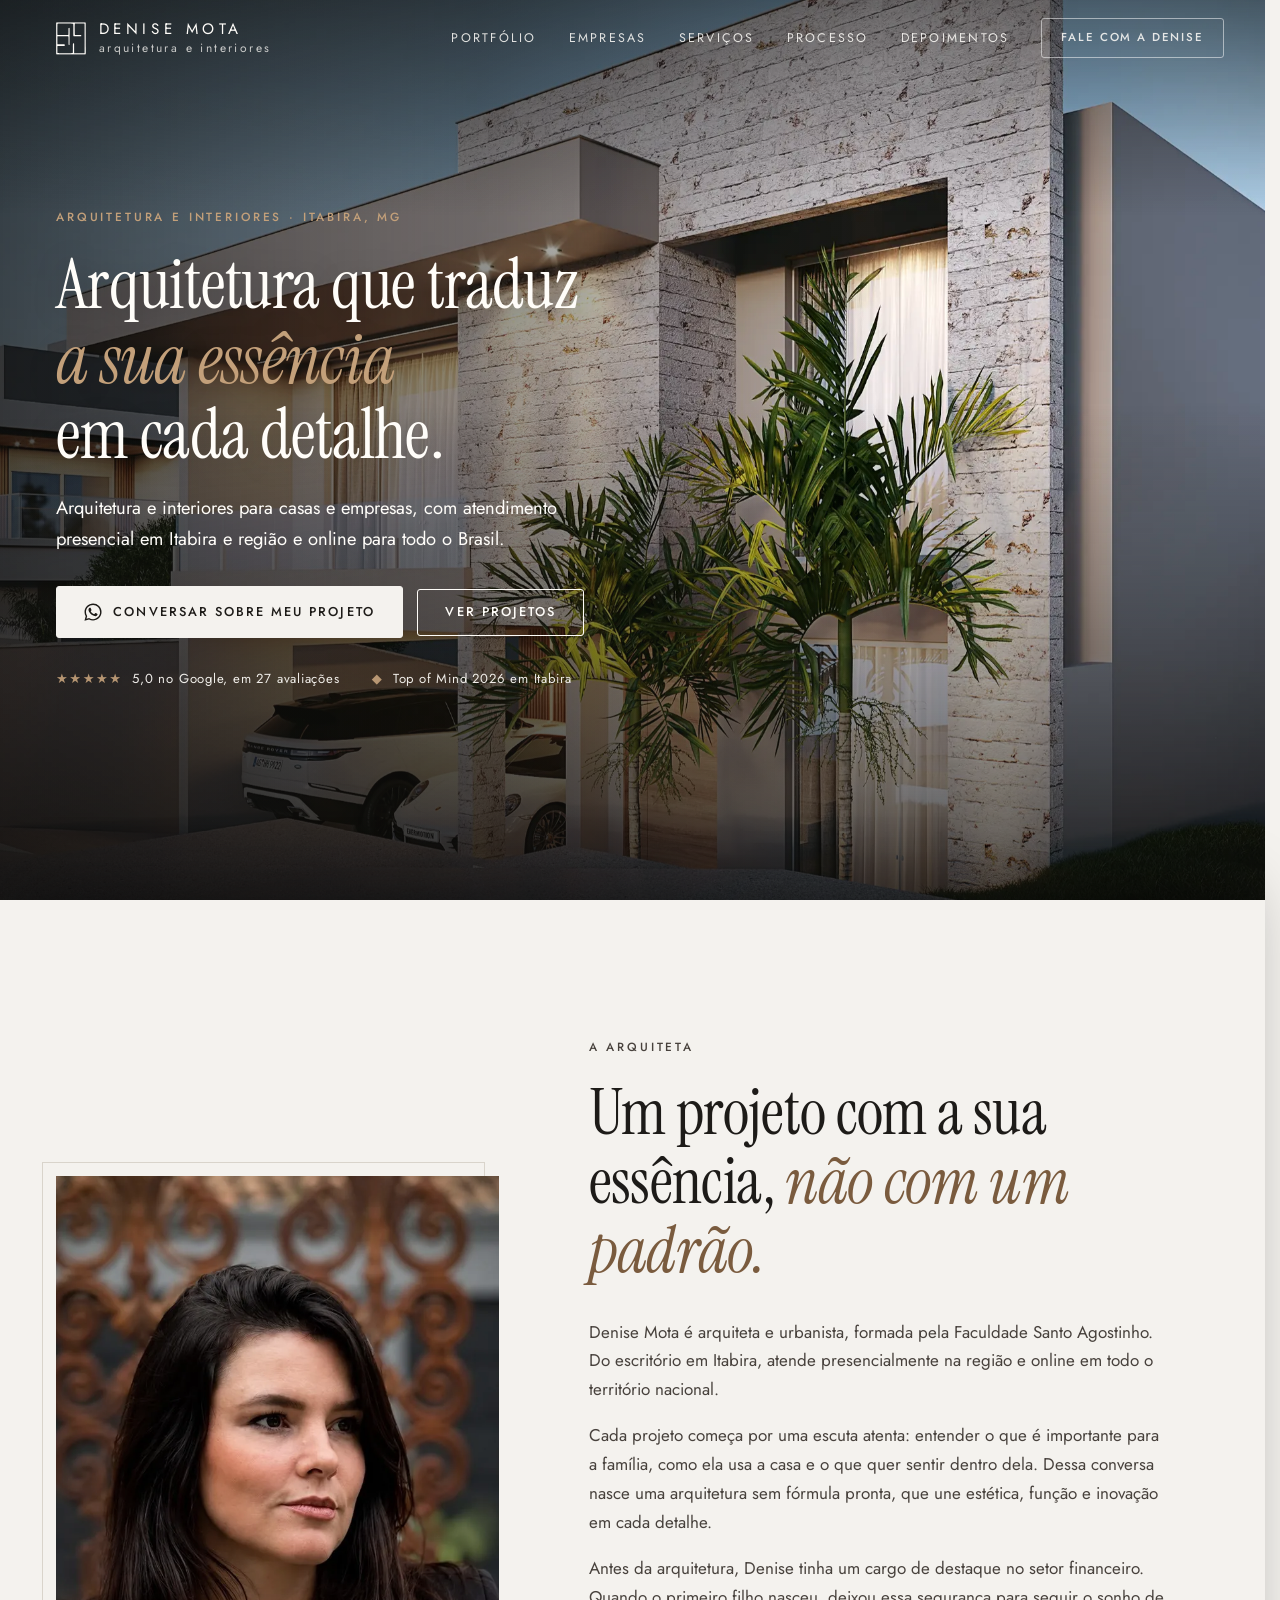
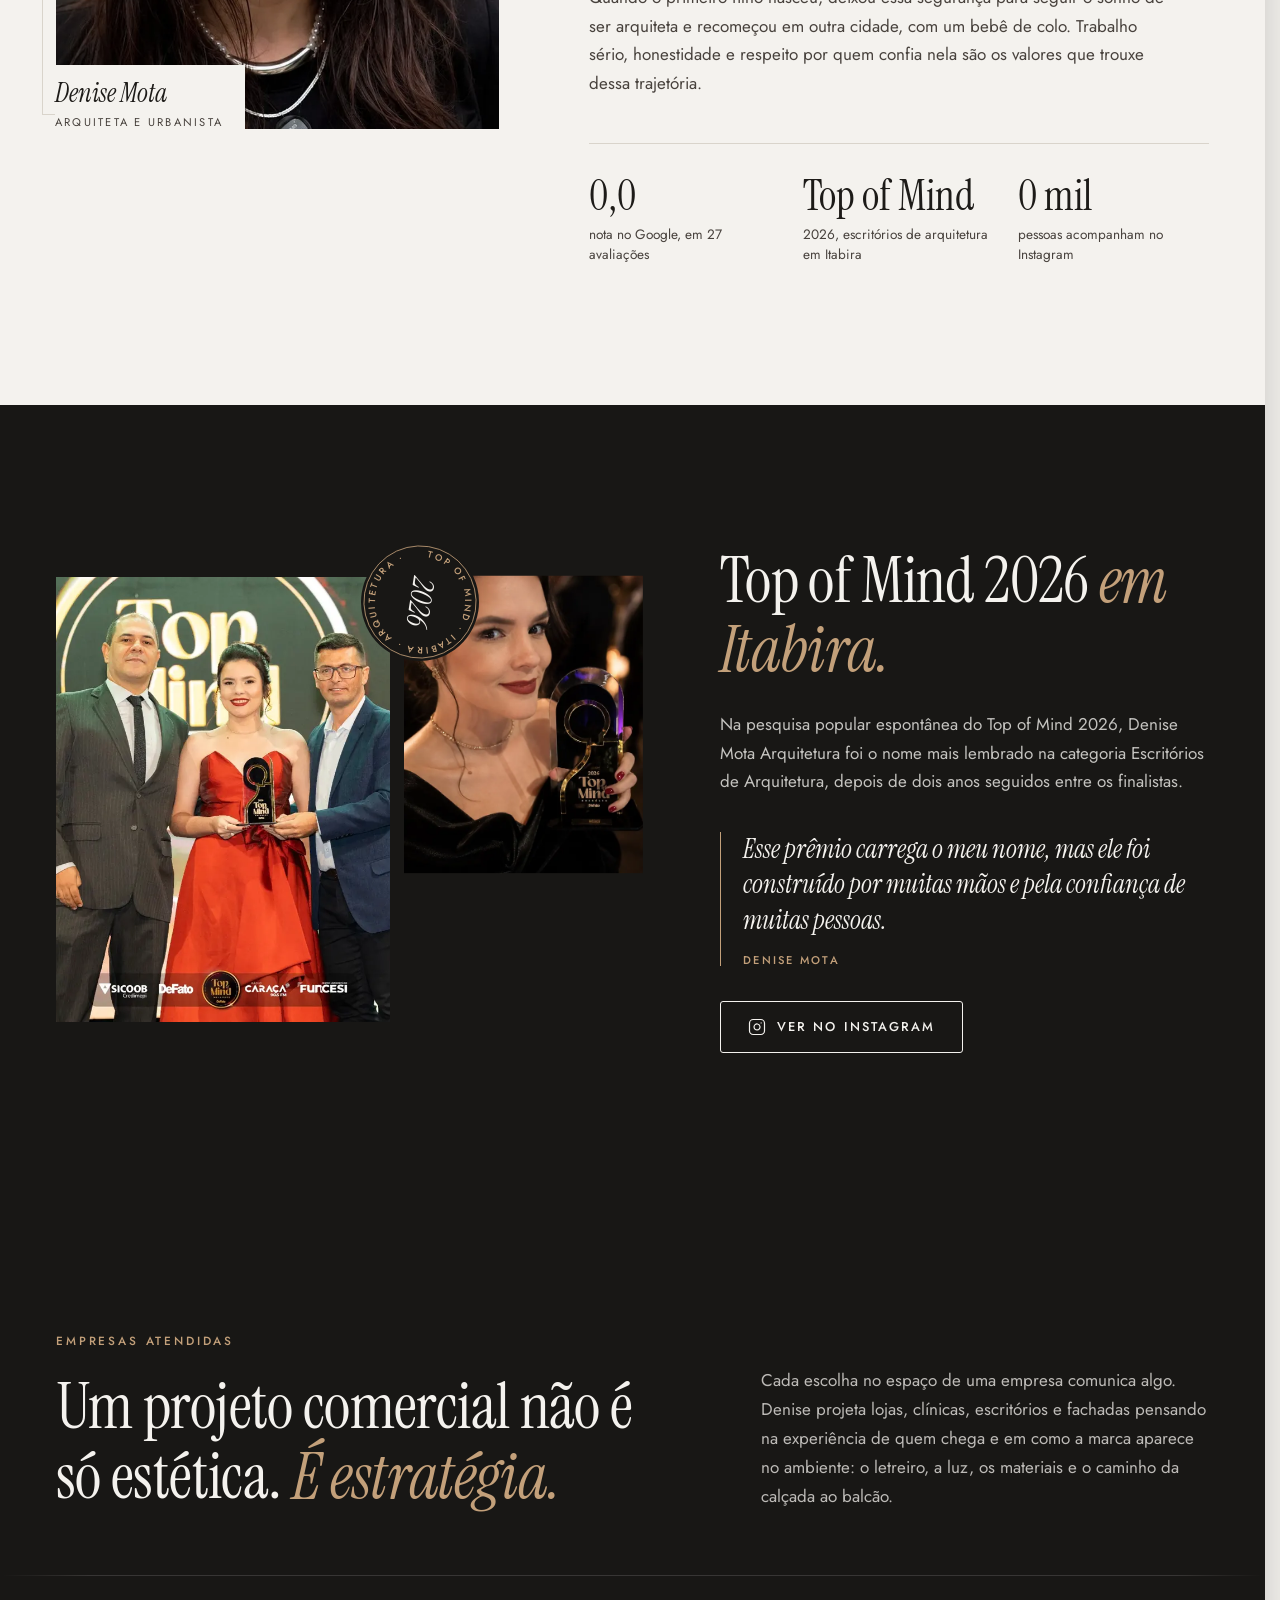
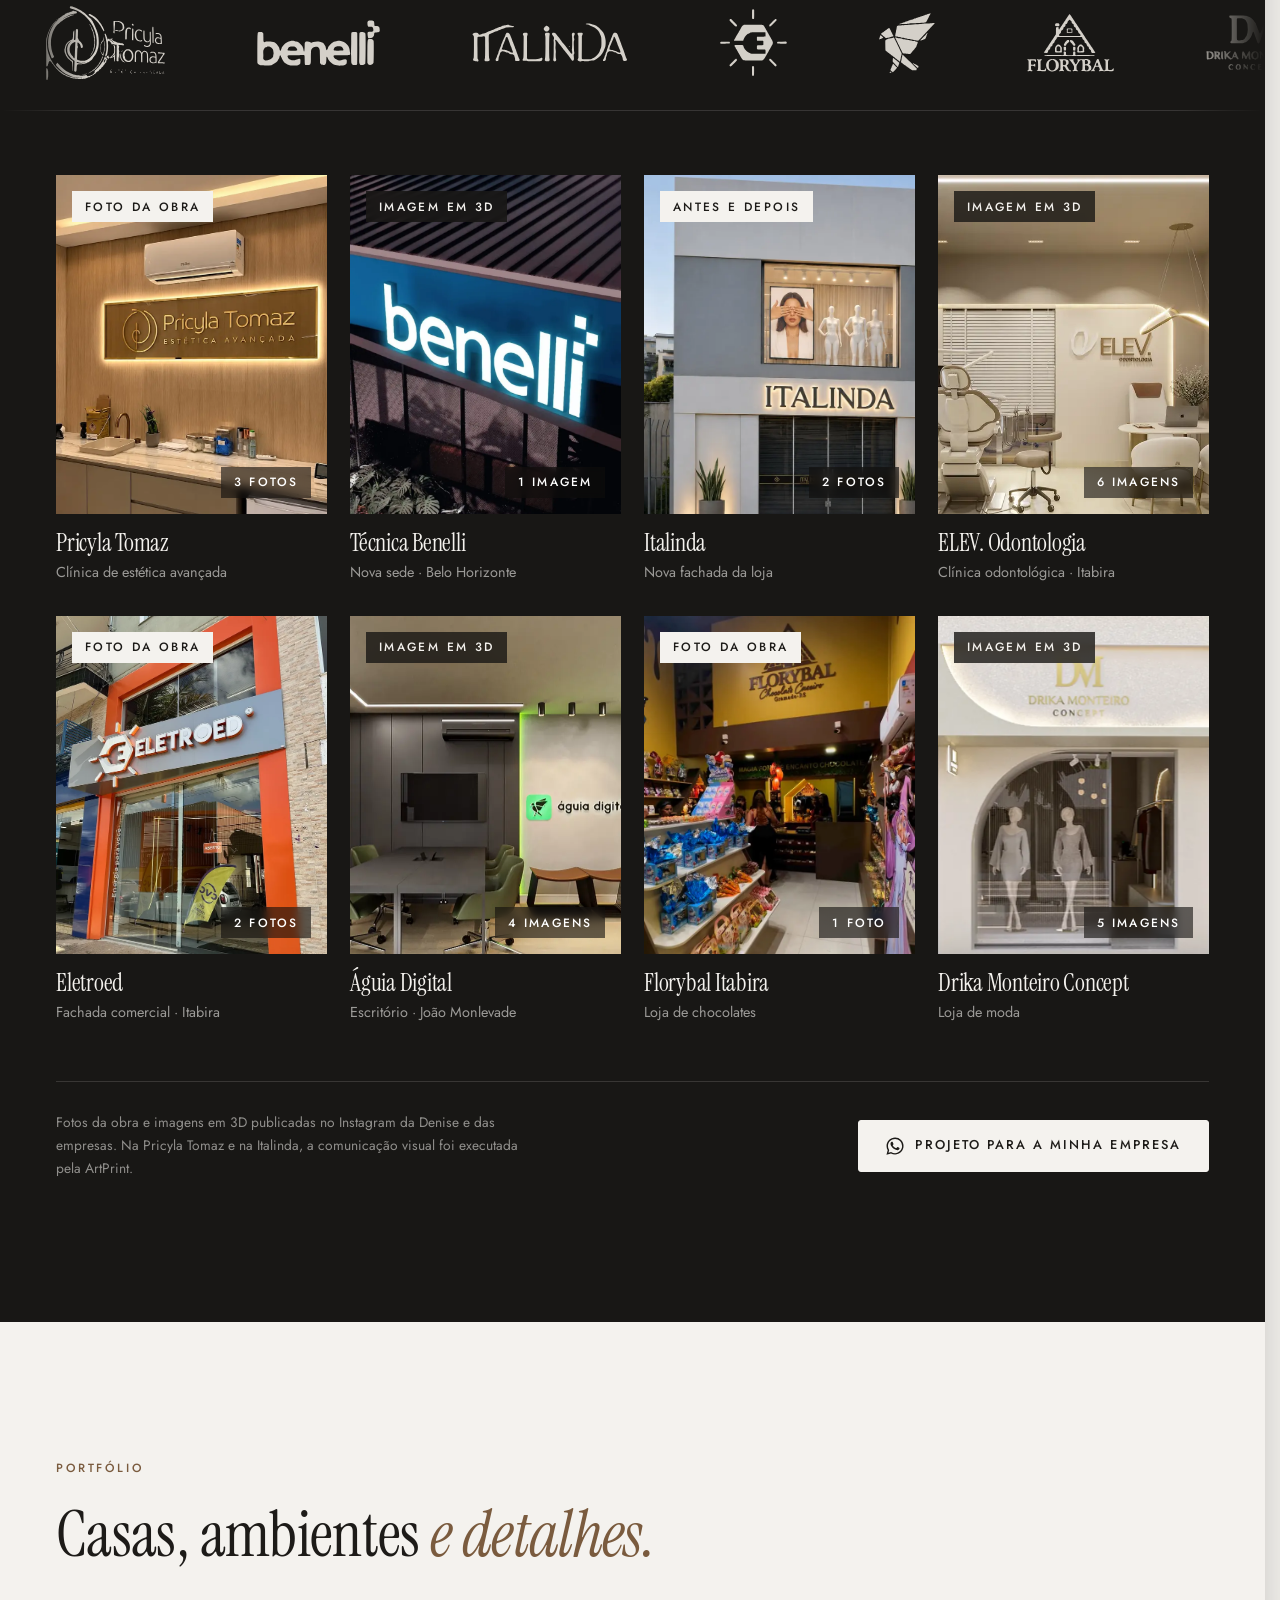
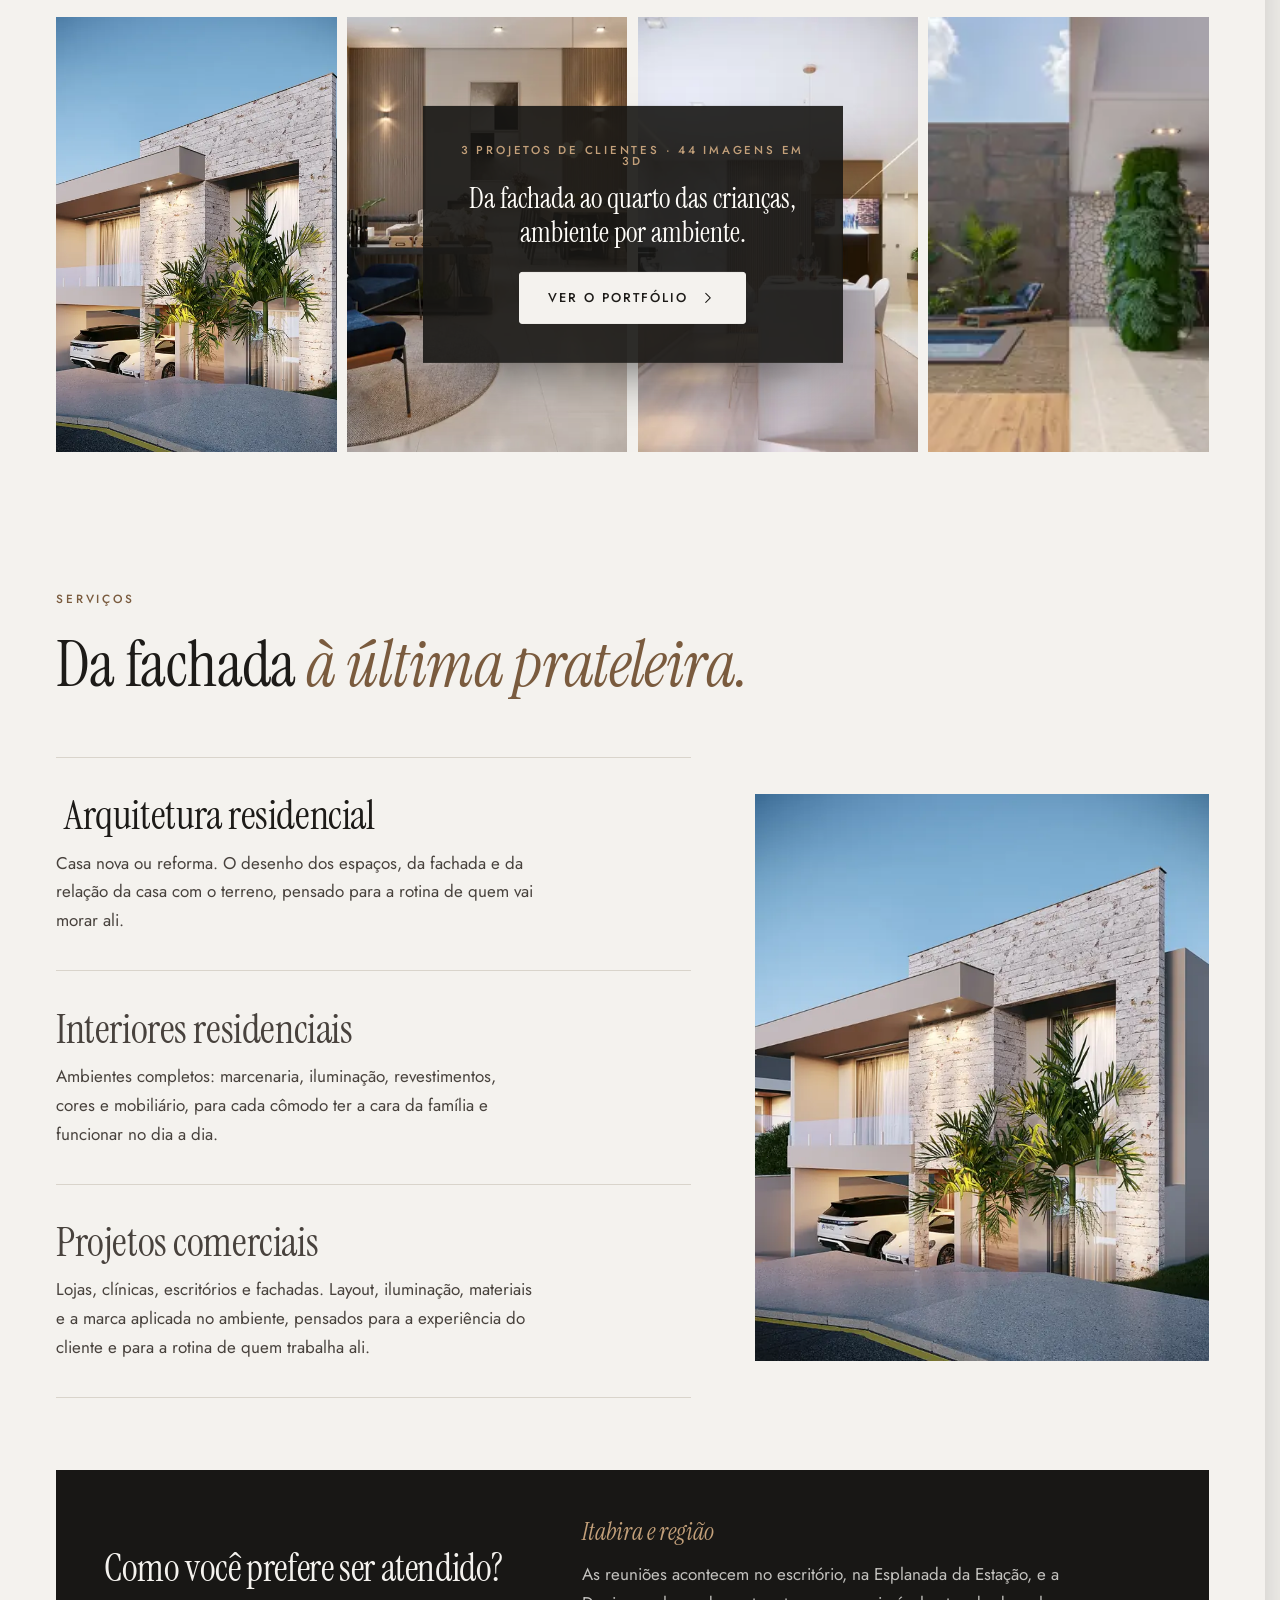
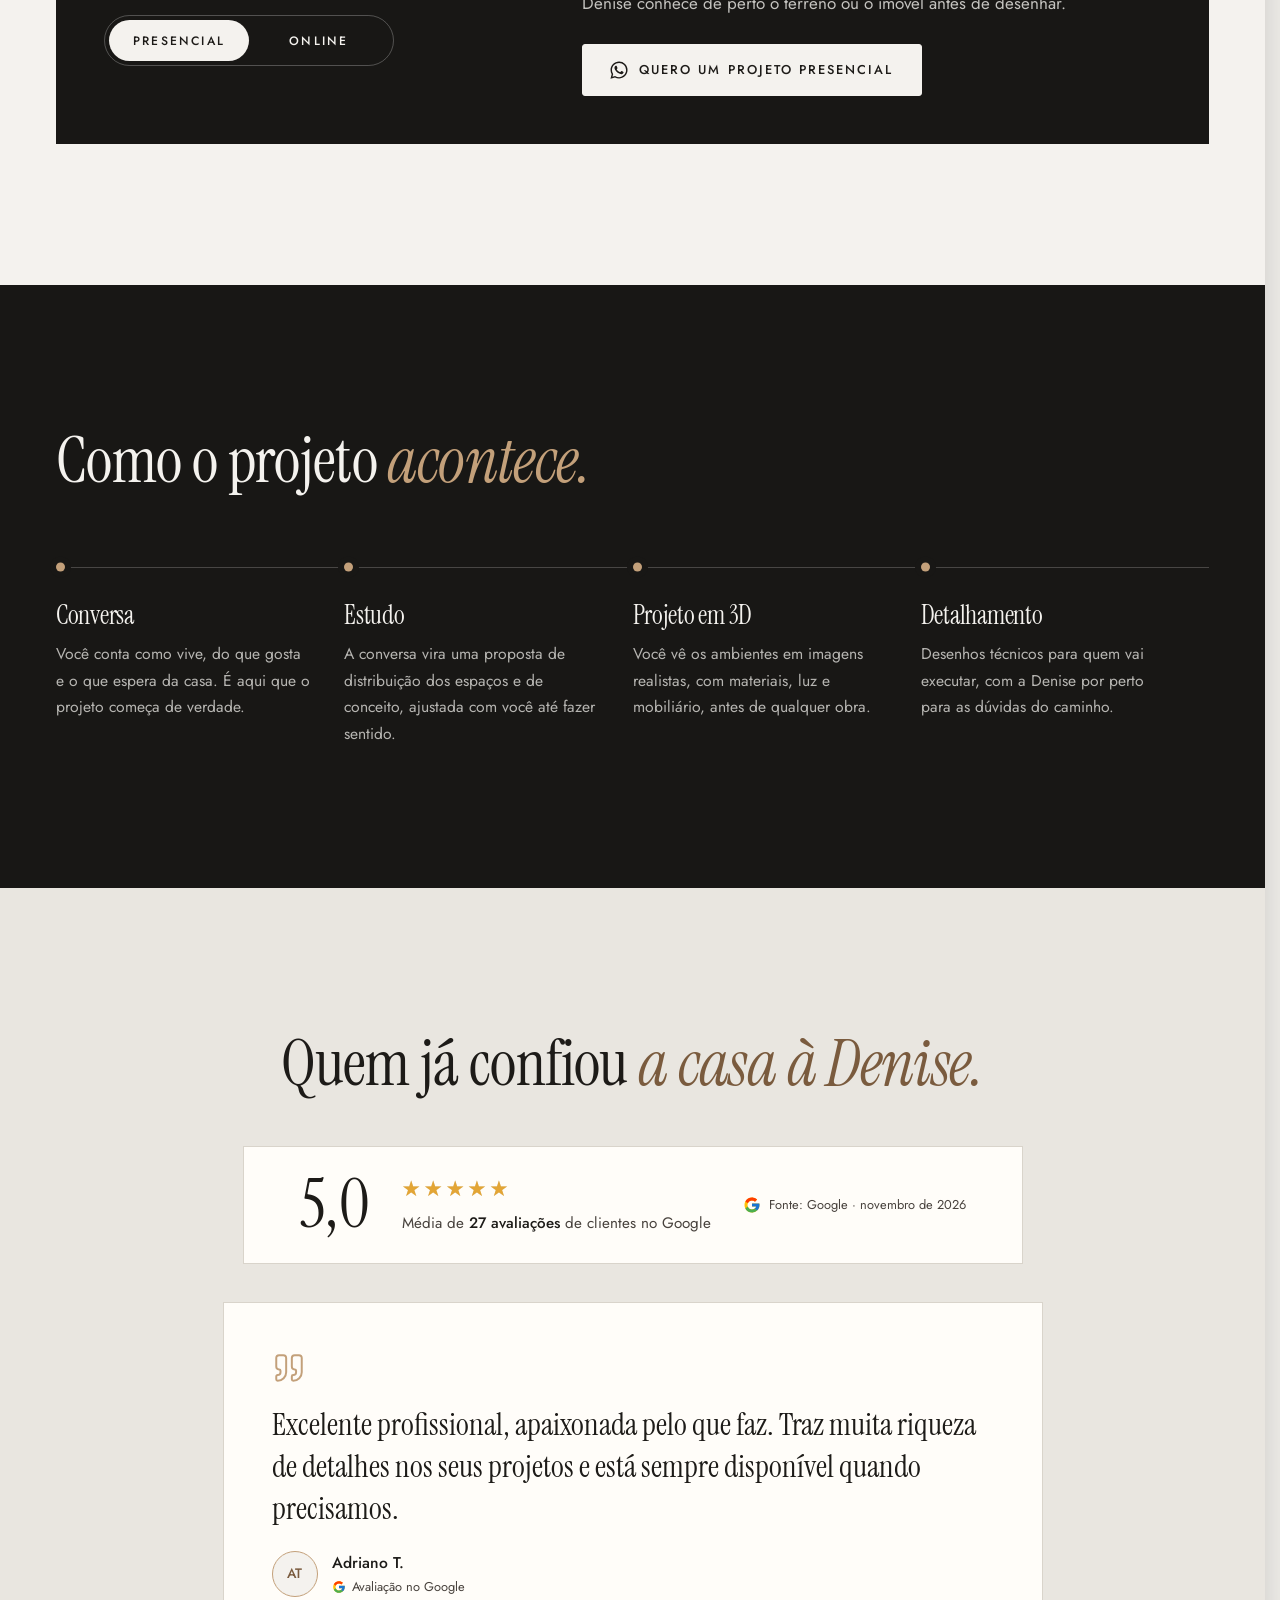
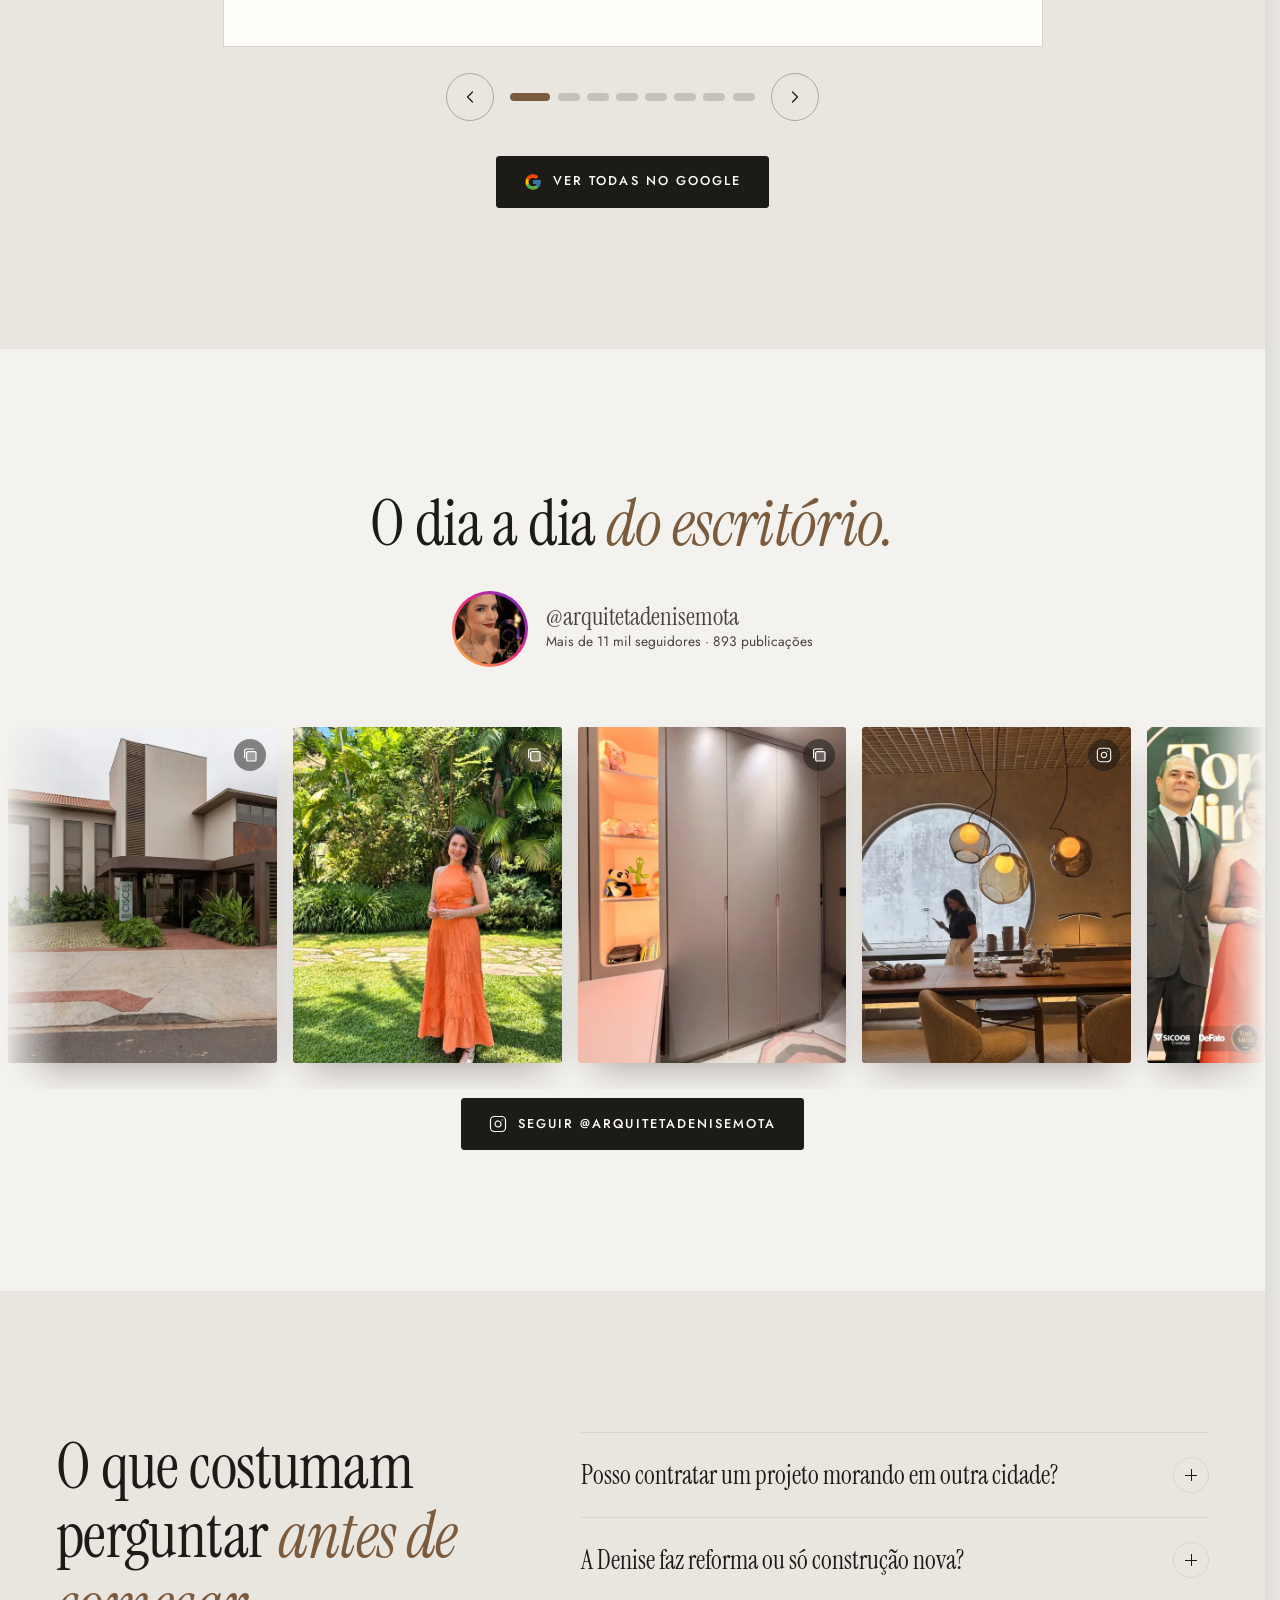
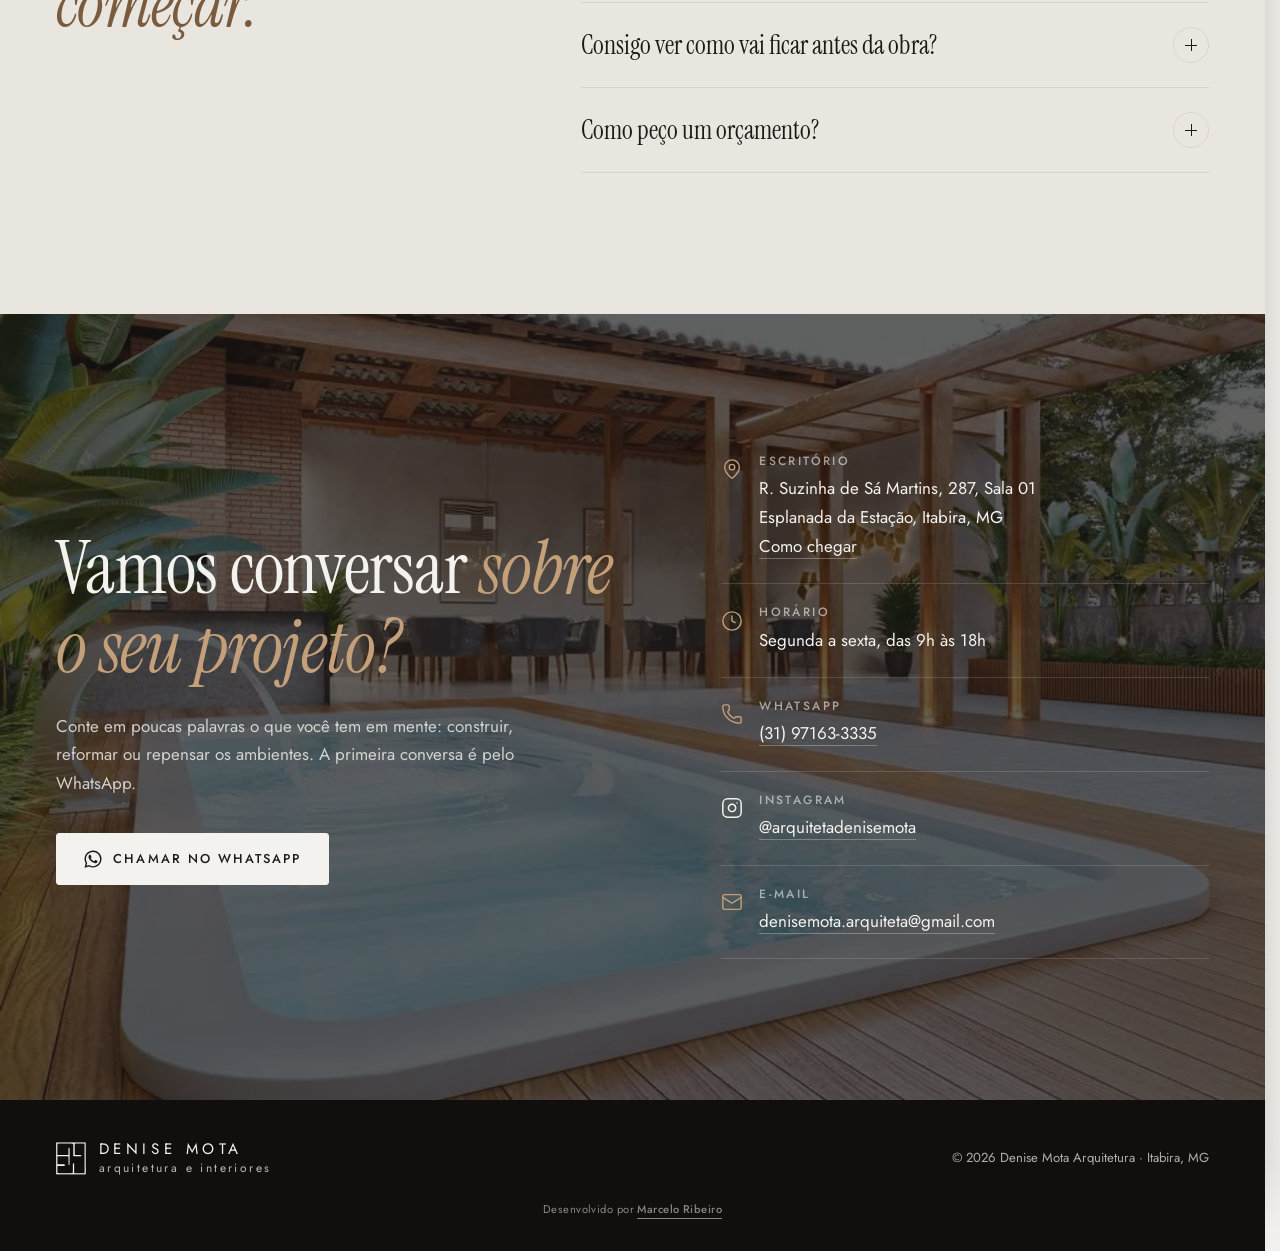
==== commit 33b085a3: "Denise Mota: topo do celular no modelo do Box5 (texto no pé, botões lado a lado, sem selos)" ====
--- a/index.html
+++ b/index.html
@@ -46,7 +46,7 @@
 {"@type":"Question","name":"Consigo ver como vai ficar antes da obra?","acceptedAnswer":{"@type":"Answer","text":"Sim. Os ambientes são apresentados em imagens 3D realistas, com materiais, luz e mobiliário, e ajustados com você antes de qualquer execução."}},
 {"@type":"Question","name":"Como peço um orçamento?","acceptedAnswer":{"@type":"Answer","text":"Pelo WhatsApp (31) 97163-3335. Conte o que você quer fazer, a cidade e o tamanho aproximado do espaço. O valor depende do tipo e do tamanho de cada projeto, por isso a proposta vem depois dessa primeira conversa."}}]}
 </script>
-<link rel="stylesheet" href="assets/site.css?v=3">
+<link rel="stylesheet" href="assets/site.css?v=6">
 </head>
 <body>
 <a class="skip" href="#conteudo">Pular para o conteúdo</a>
@@ -110,14 +110,13 @@
     <h1>Arquitetura que traduz<br class="so-desk"> <em>a sua essência</em><br class="so-desk"> em cada detalhe.</h1>
     <p class="sub entra">Arquitetura e interiores para casas e empresas, com atendimento presencial em Itabira e região e online para todo o Brasil.</p>
     <div class="acoes entra">
-      <a class="btn btn--claro" href="https://wa.me/5531971633335?text=Ol%C3%A1%2C%20Denise!%20Vi%20seu%20site%20e%20gostaria%20de%20conversar%20sobre%20um%20projeto." target="_blank" rel="noopener"><svg aria-hidden="true"><use href="#i-zap"/></svg>Conversar sobre meu projeto</a>
+      <a class="btn btn--claro" href="https://wa.me/5531971633335?text=Ol%C3%A1%2C%20Denise!%20Vi%20seu%20site%20e%20gostaria%20de%20conversar%20sobre%20um%20projeto." target="_blank" rel="noopener"><svg aria-hidden="true"><use href="#i-zap"/></svg><span>Conversar<span class="so-desk">&nbsp;sobre meu projeto</span></span></a>
       <a class="btn btn--vazado" href="portfolio.html">Ver projetos</a>
     </div>
     <div class="selos entra">
       <a class="nota" href="https://maps.google.com/?cid=3645249256347178595" target="_blank" rel="noopener"><span class="estrelas" aria-hidden="true">★★★★★</span> 5,0 no Google, em 27 avaliações</a>
       <a class="nota" href="#reconhecimento"><span class="estrelas" aria-hidden="true">◆</span> Top of Mind 2026 em Itabira</a>
-    </div>
-  </div>
+    </div>  </div>
 </section>
 
 <div class="palco">
--- a/assets/site.css
+++ b/assets/site.css
@@ -71,6 +71,23 @@
 .selos{display:flex;flex-wrap:wrap;gap:.6rem 2rem;margin-top:2rem}
 .nota{display:inline-flex;align-items:center;gap:.6rem;font:400 .82rem/1.3 var(--sans);letter-spacing:.06em;text-decoration:none;opacity:.92}
 .nota .estrelas{color:var(--bronze-claro);letter-spacing:.12em}
+/* topo no celular no modelo do Box5 Estrelas (08/11/2026): texto e botões no pé da tela,
+   foto limpa em cima e escura só do meio pra baixo, botões lado a lado, sem selos (o placar
+   e o Top of Mind têm seção própria mais abaixo) */
+@media (max-width:700px){
+  .hero{padding-block:0} /* o section{padding-block} geral deixava 72px mortos embaixo */
+  .hero::after{background:
+    linear-gradient(180deg,rgba(15,14,12,.6) 0,rgba(15,14,12,.2) 84px,rgba(15,14,12,0) 140px),
+    linear-gradient(180deg,rgba(15,14,12,0) 38%,rgba(15,14,12,.55) 52%,rgba(15,14,12,.88) 64%,rgba(15,14,12,.96) 80%)}
+  .hero .wrap{padding-top:96px;padding-bottom:calc(1.6rem + env(safe-area-inset-bottom))}
+  .hero h1{font-size:clamp(2rem,8.6vw,2.5rem);line-height:1.06;max-width:none}
+  .hero .rotulo{font-size:.68rem;letter-spacing:.14em}
+  .hero :is(.rotulo,h1,p.sub){text-shadow:0 2px 14px rgba(0,0,0,.7),0 1px 3px rgba(0,0,0,.5)}
+  .hero p.sub{margin:.85rem 0 1.4rem;font-size:.95rem;line-height:1.55}
+  .hero .acoes{display:grid;grid-template-columns:1fr 1fr;gap:10px;align-items:stretch}
+  .hero .acoes .btn{width:100%;justify-content:center;padding-inline:.6rem}
+  .hero .selos{display:none}
+}
 .js .hero .entra{opacity:0;translate:0 24px;animation:sobe 1.1s var(--ease) forwards}
 .js .hero .entra:nth-child(2){animation-delay:.35s}.js .hero .entra:nth-child(3){animation-delay:.5s}
 .js .hero .entra:nth-child(4){animation-delay:.65s}.js .hero .entra:nth-child(5){animation-delay:.8s}
@@ -116,7 +133,7 @@
   animation:intro-traca 1.6s cubic-bezier(.55,.1,.3,1) .1s forwards,intro-enche .9s ease 1.3s forwards}
 .intro__nome{margin:0;font:400 clamp(3.3rem,13vw,10rem)/.95 var(--serif);letter-spacing:-.005em;white-space:nowrap}
 .intro__nome span{display:inline-block;padding:.02em .05em .12em;color:transparent;-webkit-text-fill-color:transparent;
-  background:var(--bronze-claro) url(assets/img/hero-1200.webp) no-repeat var(--x0,0%) 62%/190% auto;-webkit-background-clip:text;background-clip:text;
+  background:var(--bronze-claro) url(img/hero-1200.webp) no-repeat var(--x0,0%) 62%/190% auto;-webkit-background-clip:text;background-clip:text;
   -webkit-text-stroke:.6px rgba(195,160,122,.45);
   opacity:0;filter:blur(14px);translate:0 .2em;animation:intro-nome 1.4s var(--ease) .4s forwards,intro-pan 4.6s linear forwards}
 .intro__nome span:first-child{--x1:34%}
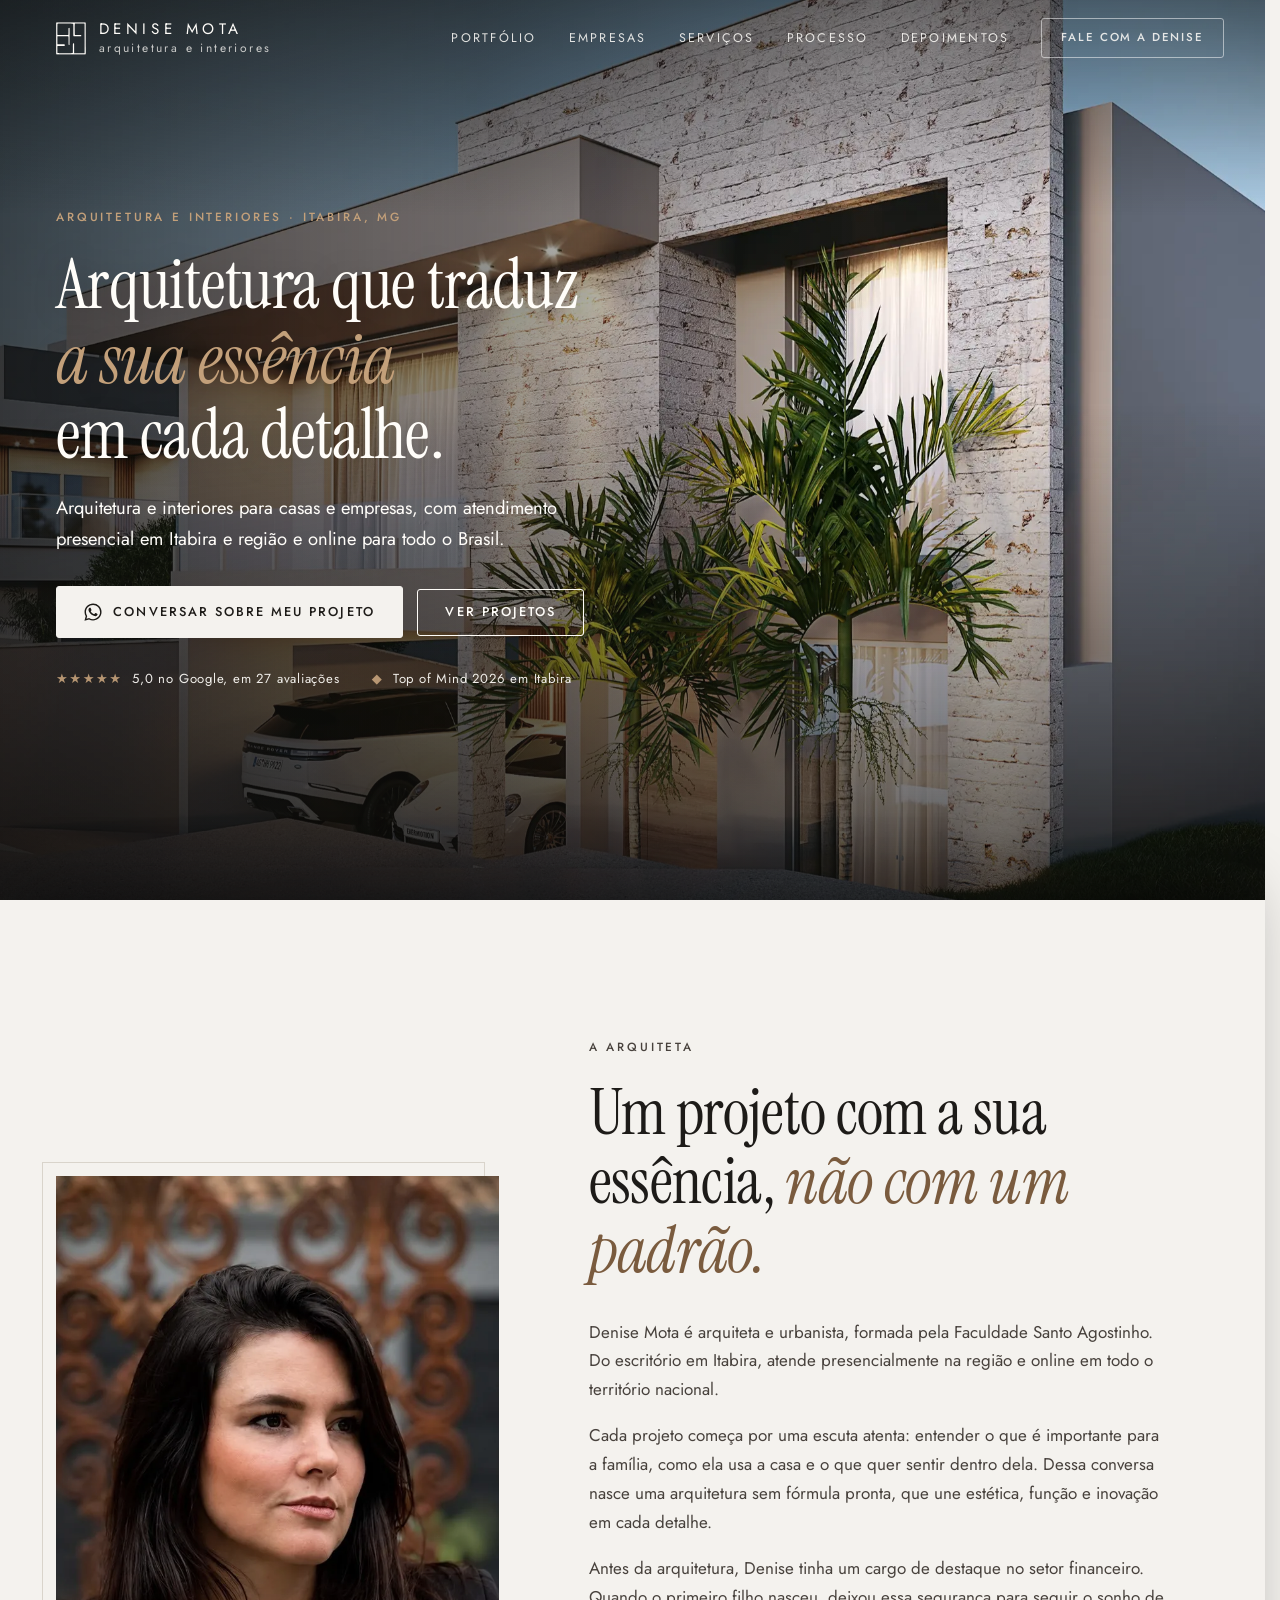
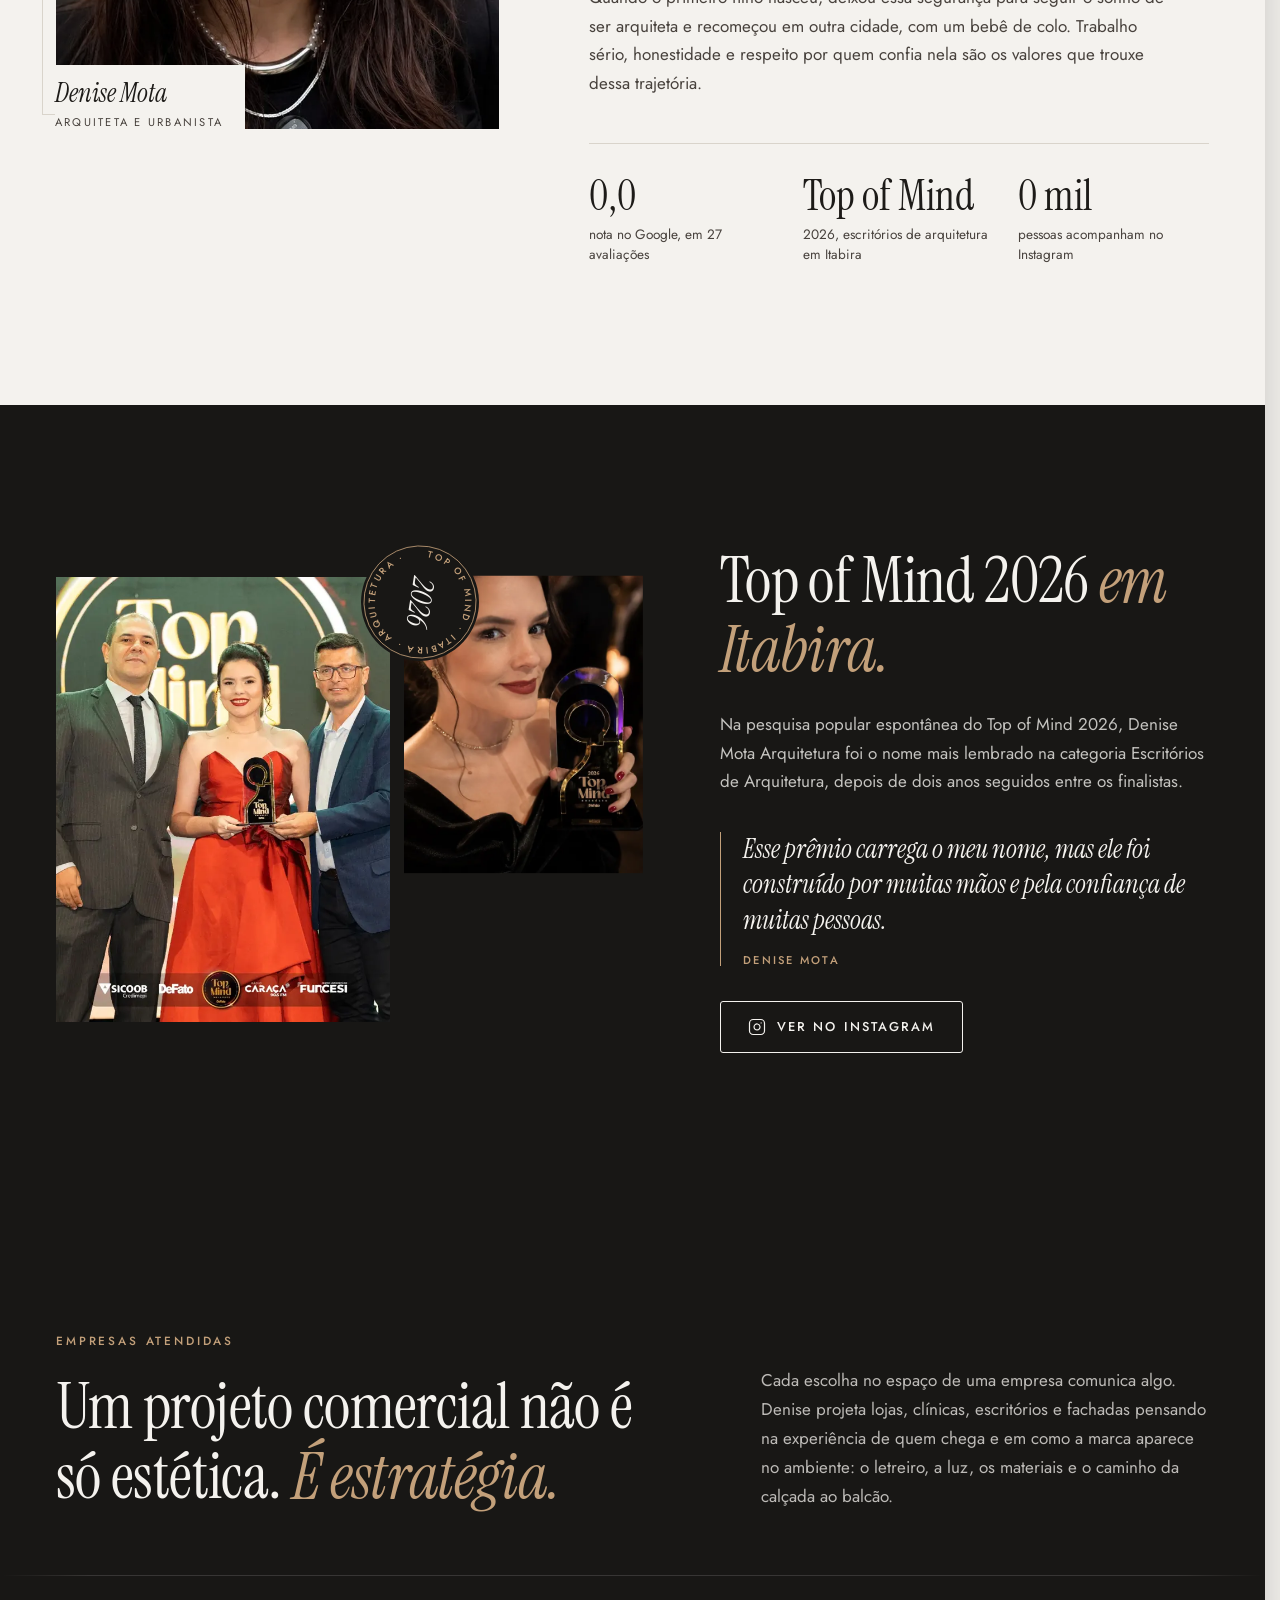
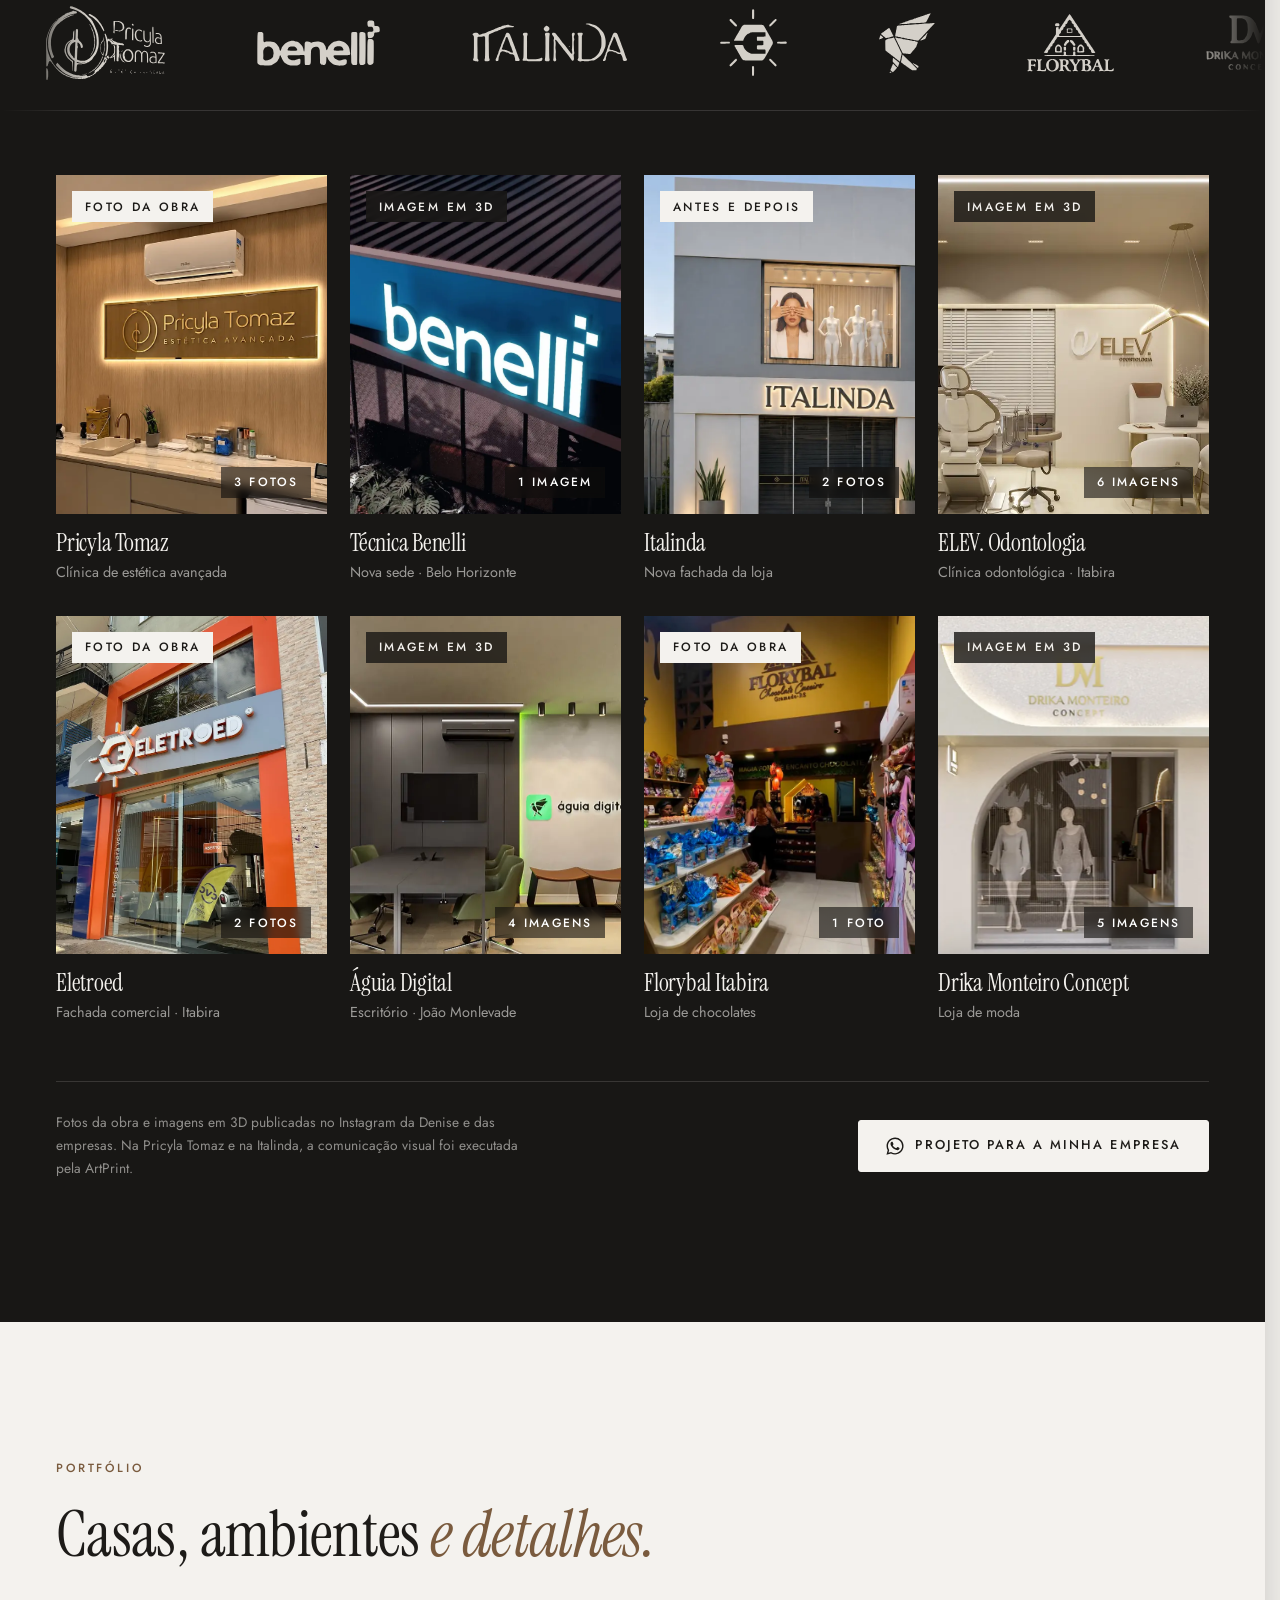
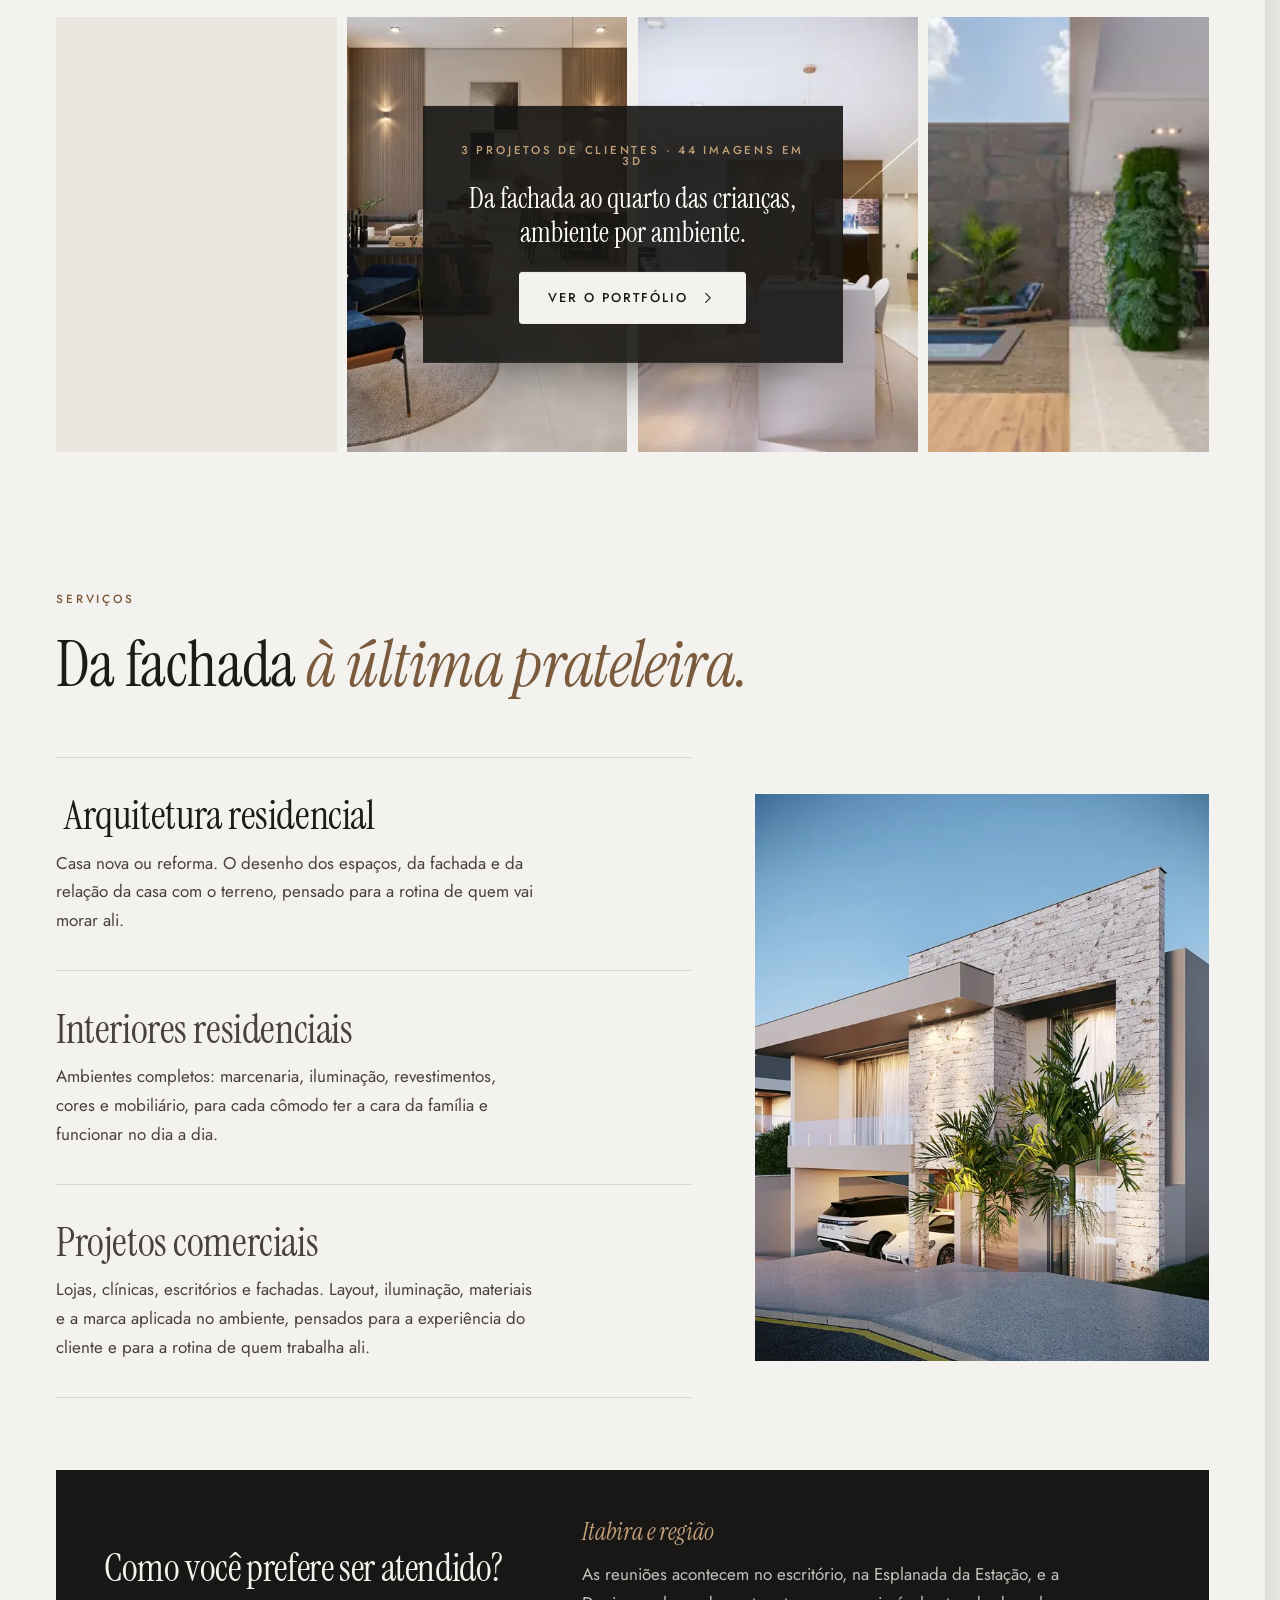
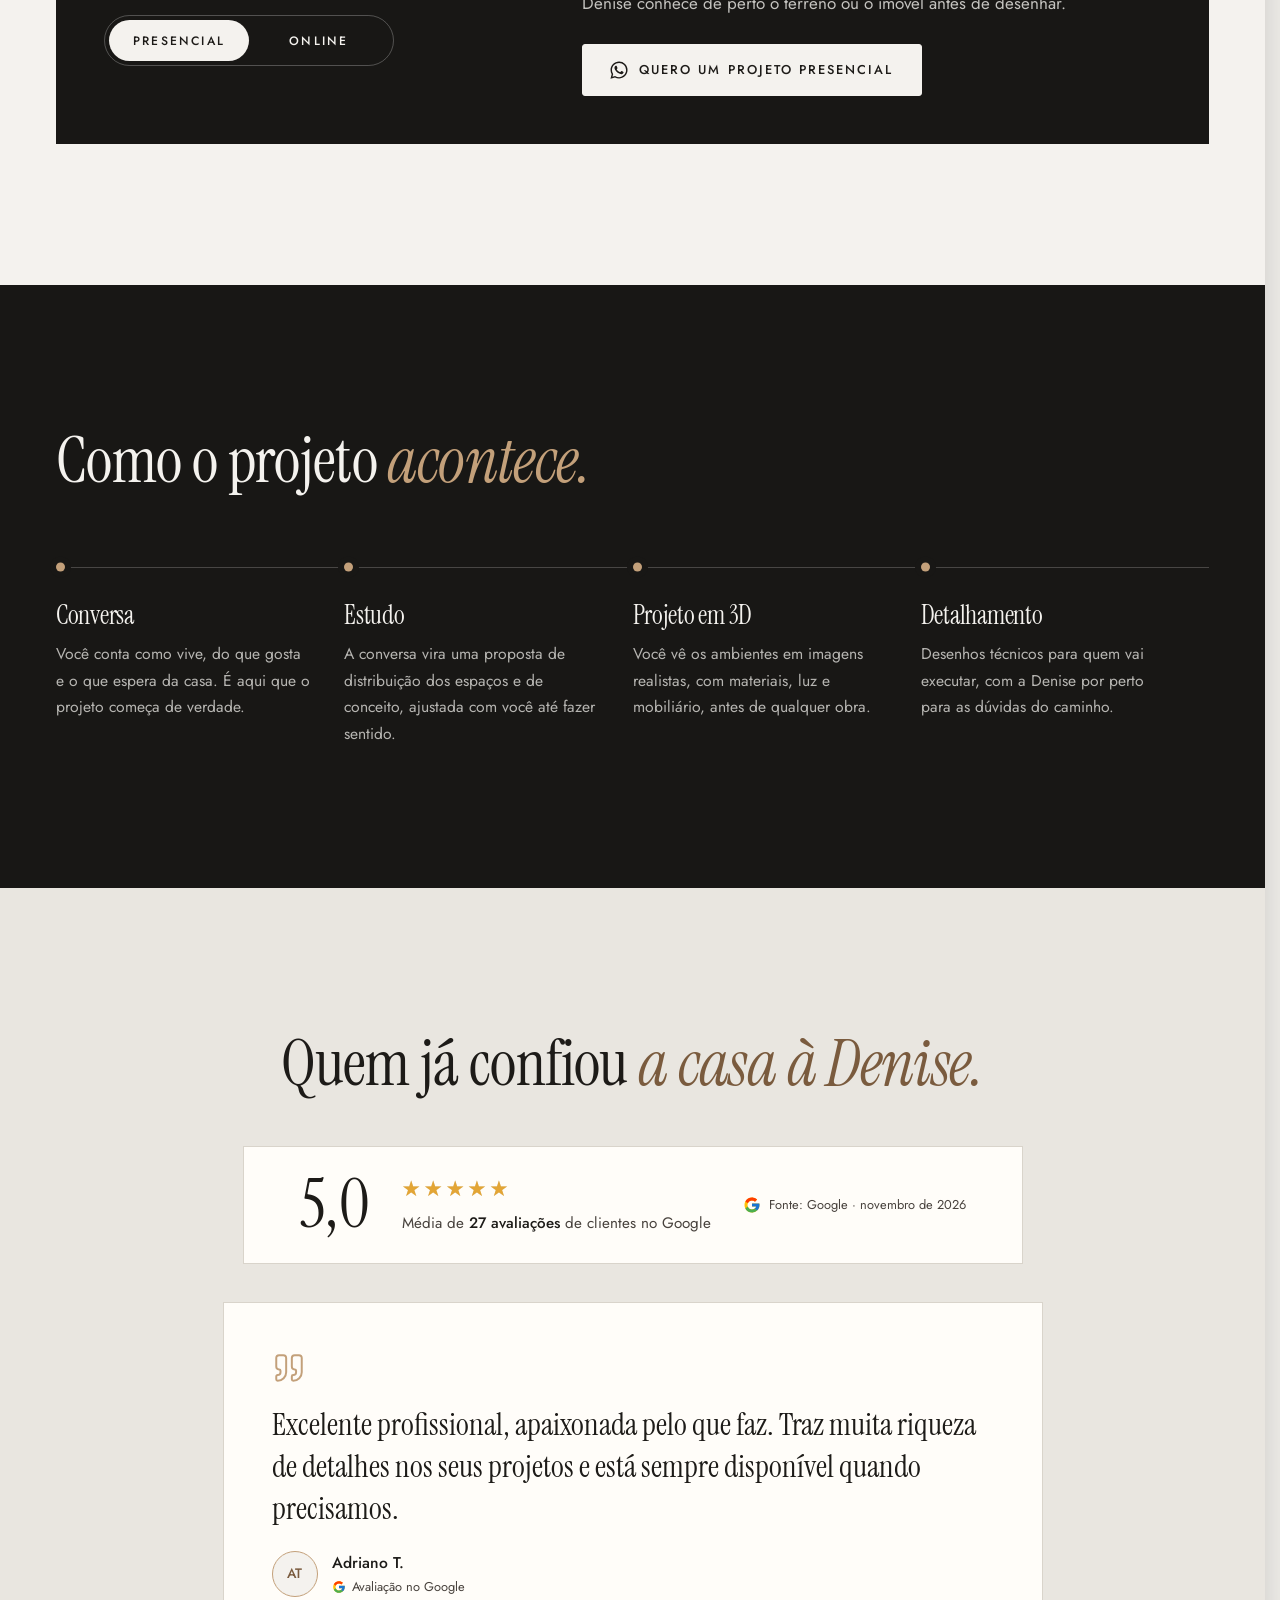
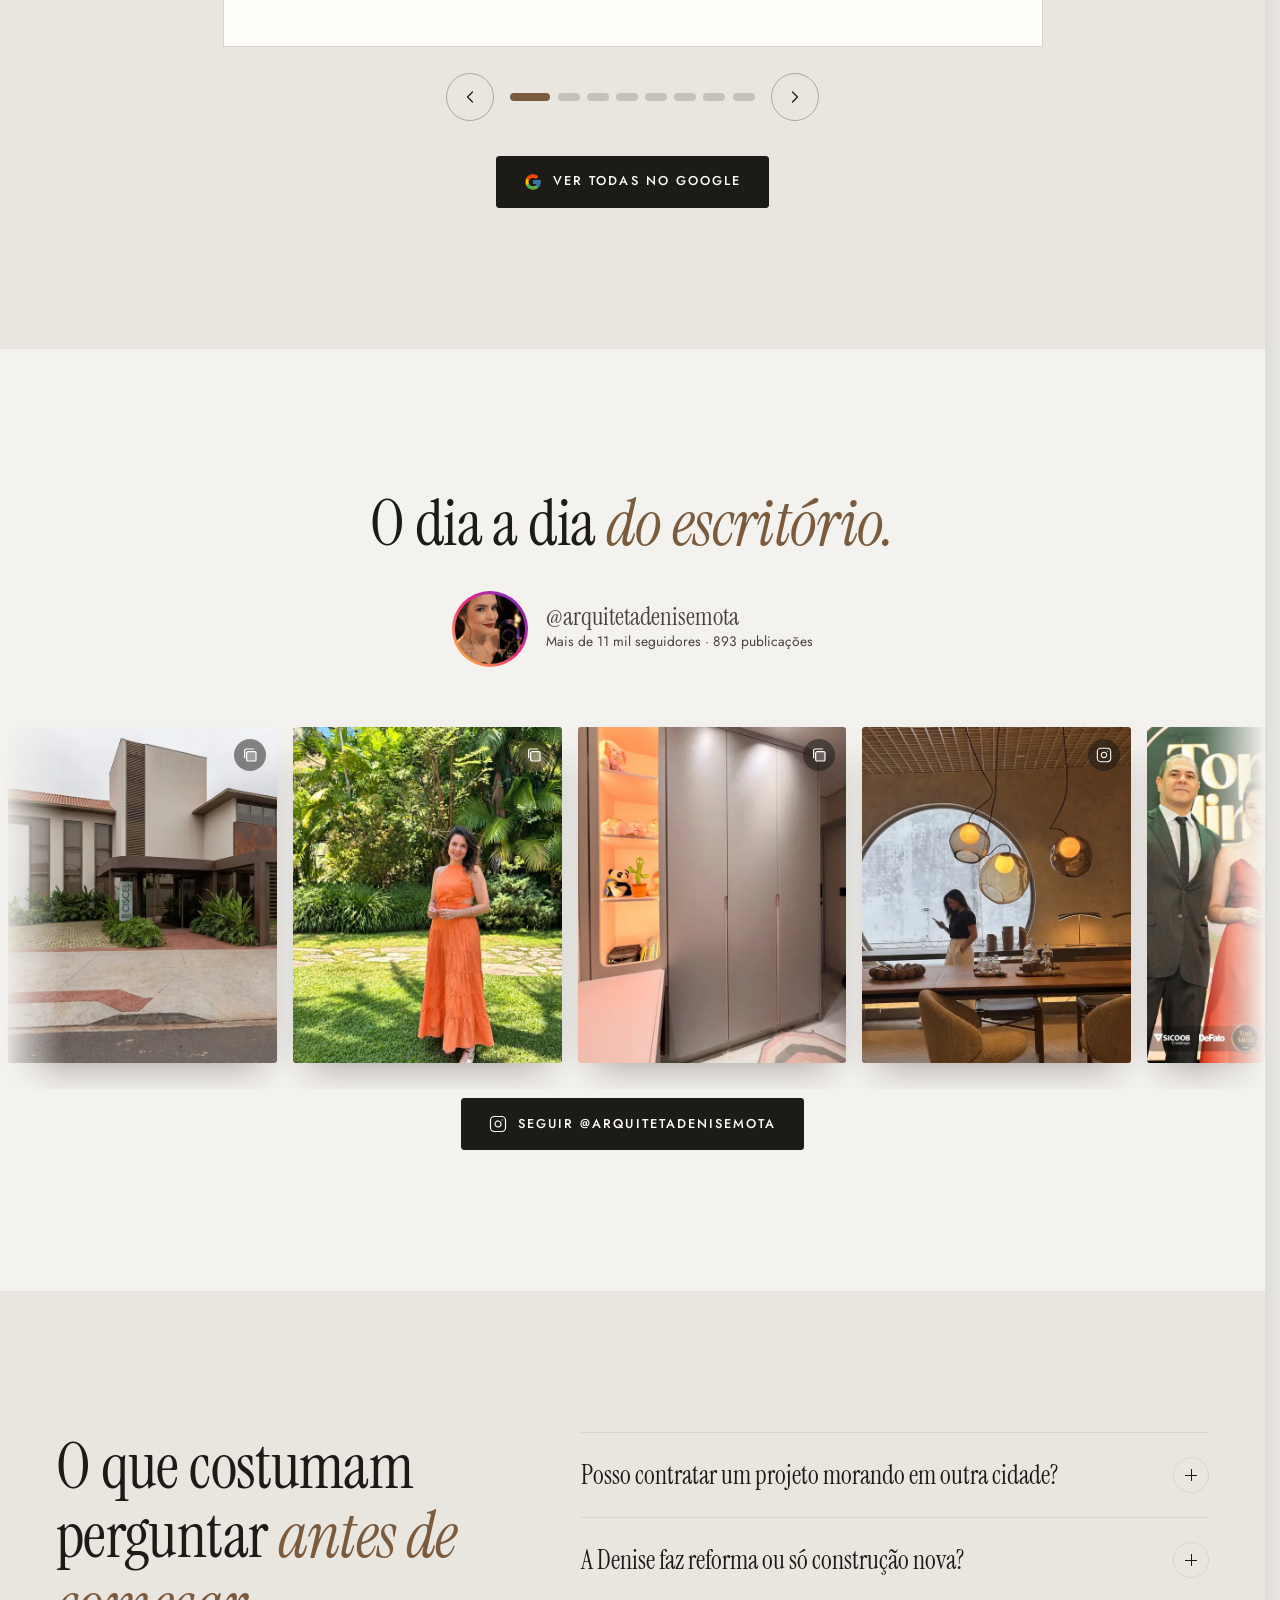
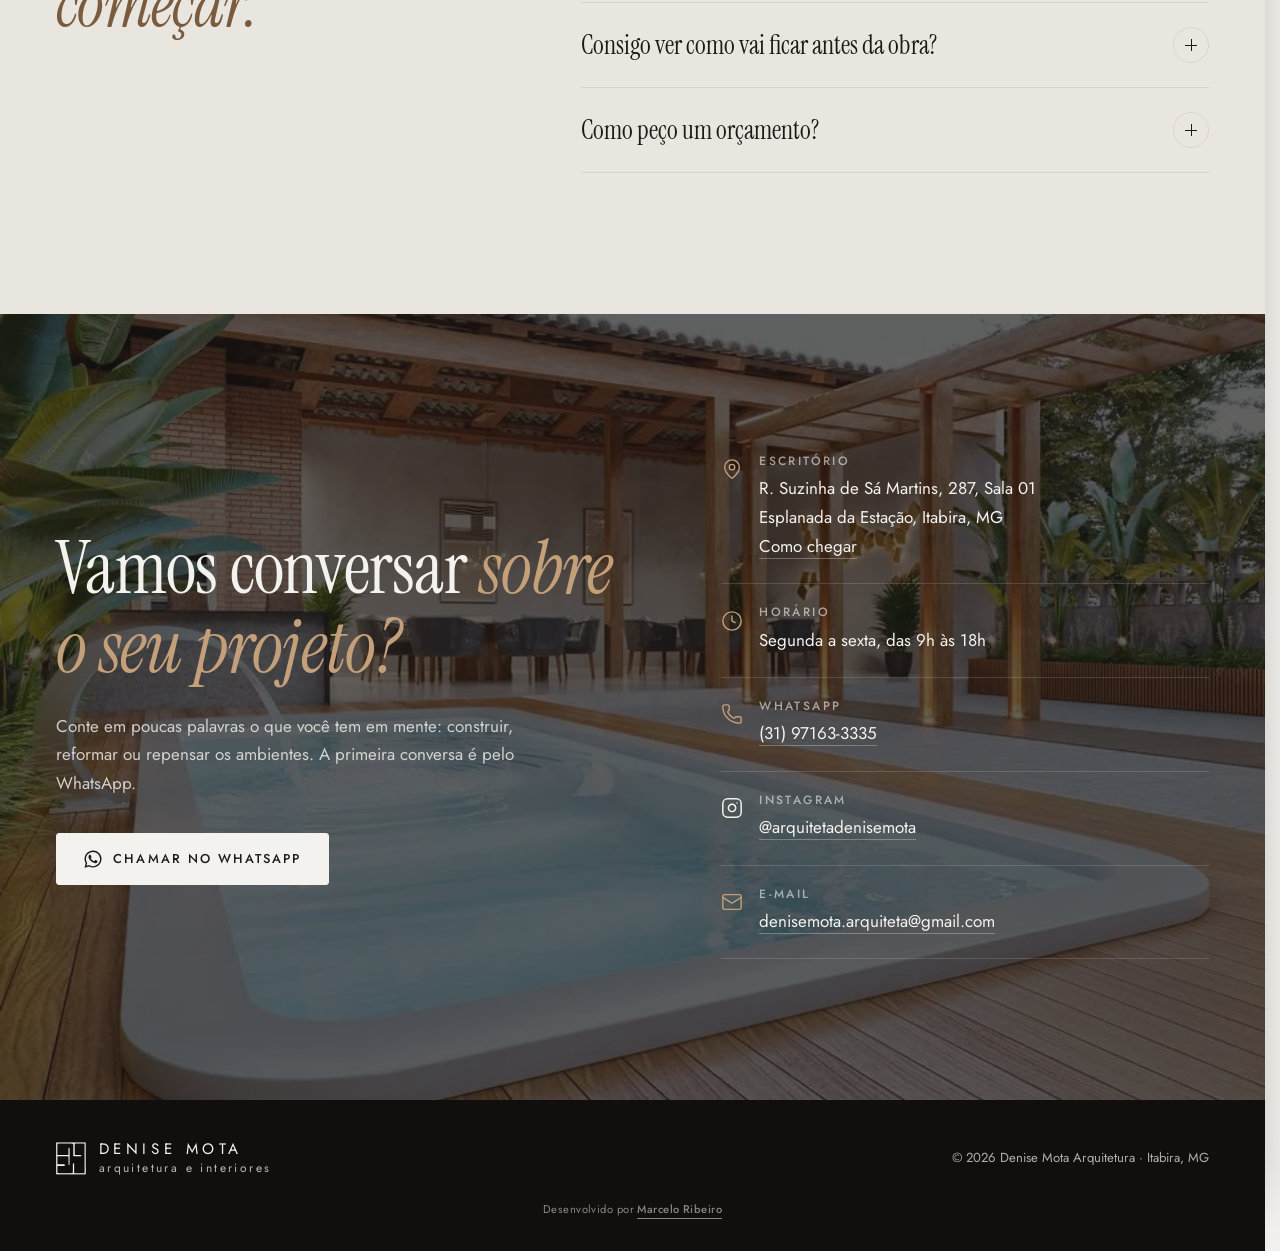
==== commit 2cfdee7d: "Denise Mota: metade do escurecido no pé do topo do celular" ====
--- a/index.html
+++ b/index.html
@@ -46,7 +46,7 @@
 {"@type":"Question","name":"Consigo ver como vai ficar antes da obra?","acceptedAnswer":{"@type":"Answer","text":"Sim. Os ambientes são apresentados em imagens 3D realistas, com materiais, luz e mobiliário, e ajustados com você antes de qualquer execução."}},
 {"@type":"Question","name":"Como peço um orçamento?","acceptedAnswer":{"@type":"Answer","text":"Pelo WhatsApp (31) 97163-3335. Conte o que você quer fazer, a cidade e o tamanho aproximado do espaço. O valor depende do tipo e do tamanho de cada projeto, por isso a proposta vem depois dessa primeira conversa."}}]}
 </script>
-<link rel="stylesheet" href="assets/site.css?v=6">
+<link rel="stylesheet" href="assets/site.css?v=7">
 </head>
 <body>
 <a class="skip" href="#conteudo">Pular para o conteúdo</a>
--- a/assets/site.css
+++ b/assets/site.css
@@ -78,7 +78,7 @@
   .hero{padding-block:0} /* o section{padding-block} geral deixava 72px mortos embaixo */
   .hero::after{background:
     linear-gradient(180deg,rgba(15,14,12,.6) 0,rgba(15,14,12,.2) 84px,rgba(15,14,12,0) 140px),
-    linear-gradient(180deg,rgba(15,14,12,0) 38%,rgba(15,14,12,.55) 52%,rgba(15,14,12,.88) 64%,rgba(15,14,12,.96) 80%)}
+    linear-gradient(180deg,rgba(15,14,12,0) 38%,rgba(15,14,12,.28) 52%,rgba(15,14,12,.44) 64%,rgba(15,14,12,.48) 80%)}
   .hero .wrap{padding-top:96px;padding-bottom:calc(1.6rem + env(safe-area-inset-bottom))}
   .hero h1{font-size:clamp(2rem,8.6vw,2.5rem);line-height:1.06;max-width:none}
   .hero .rotulo{font-size:.68rem;letter-spacing:.14em}
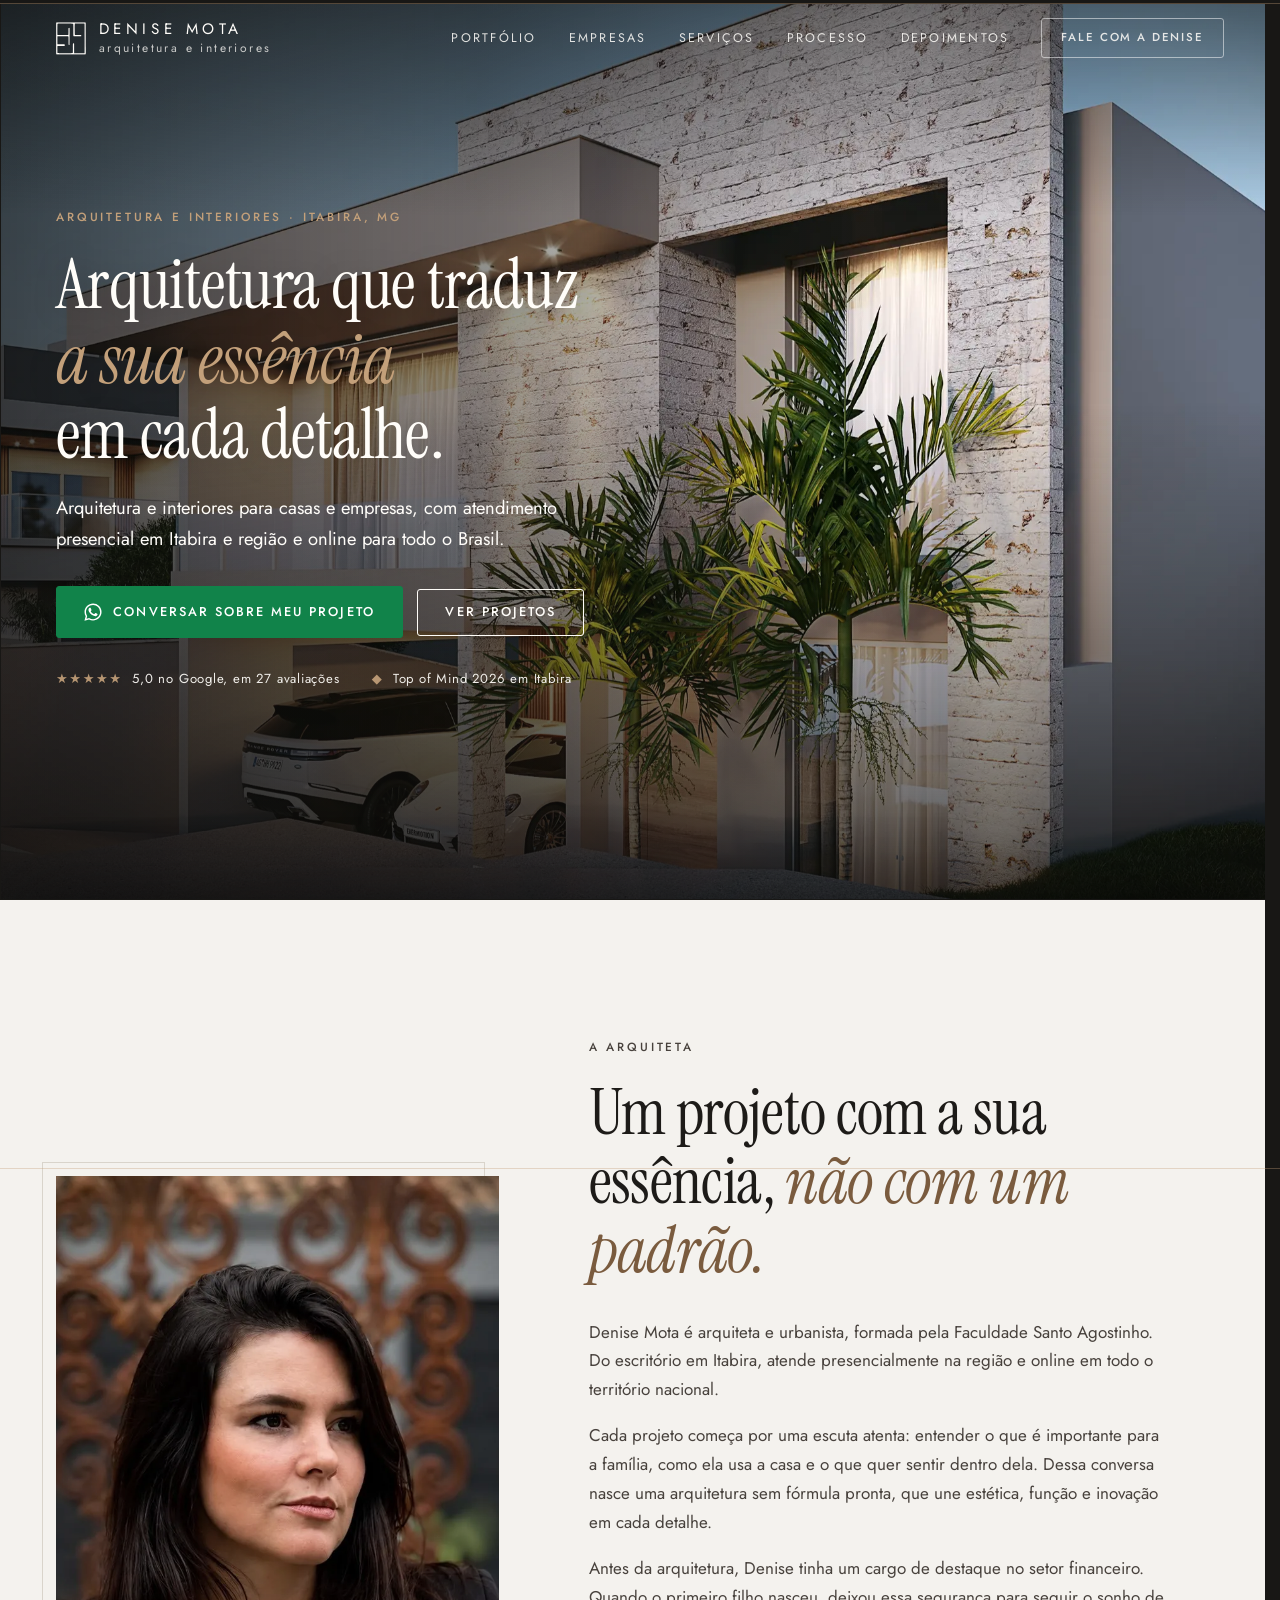
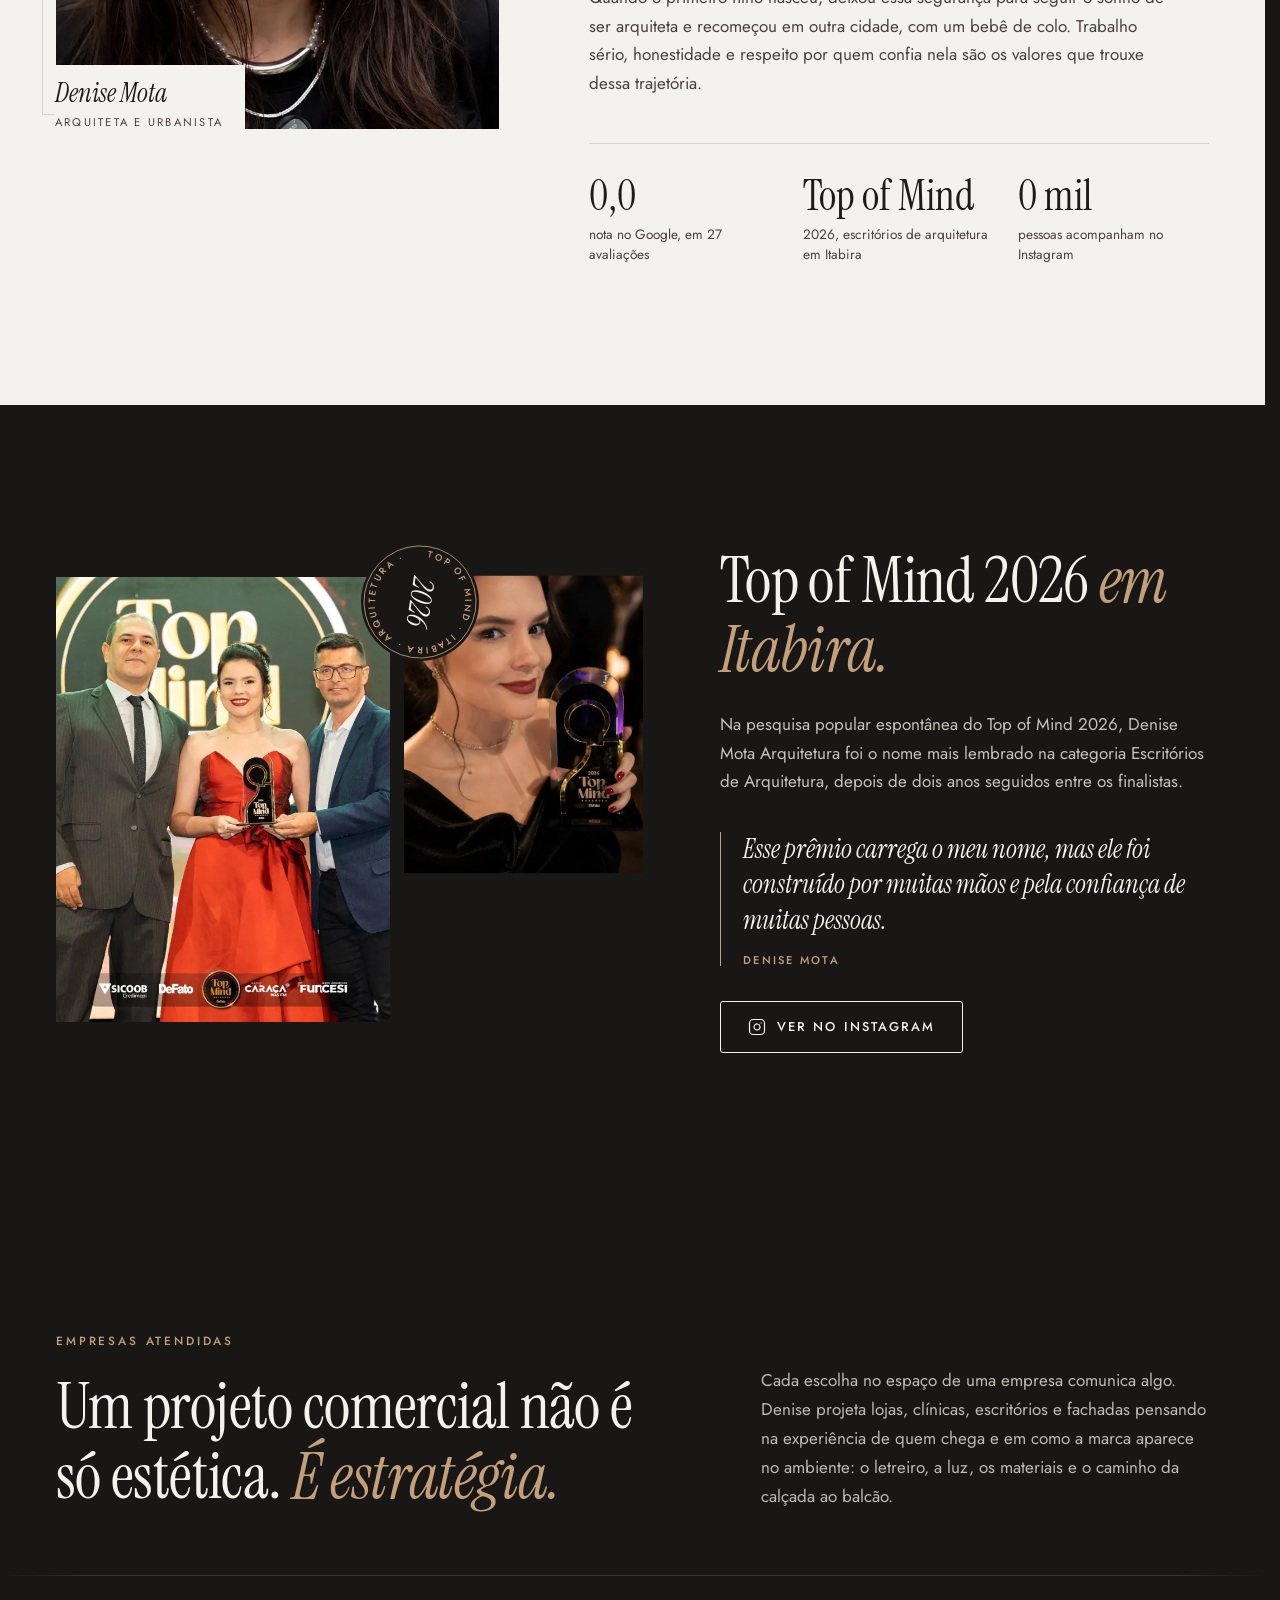
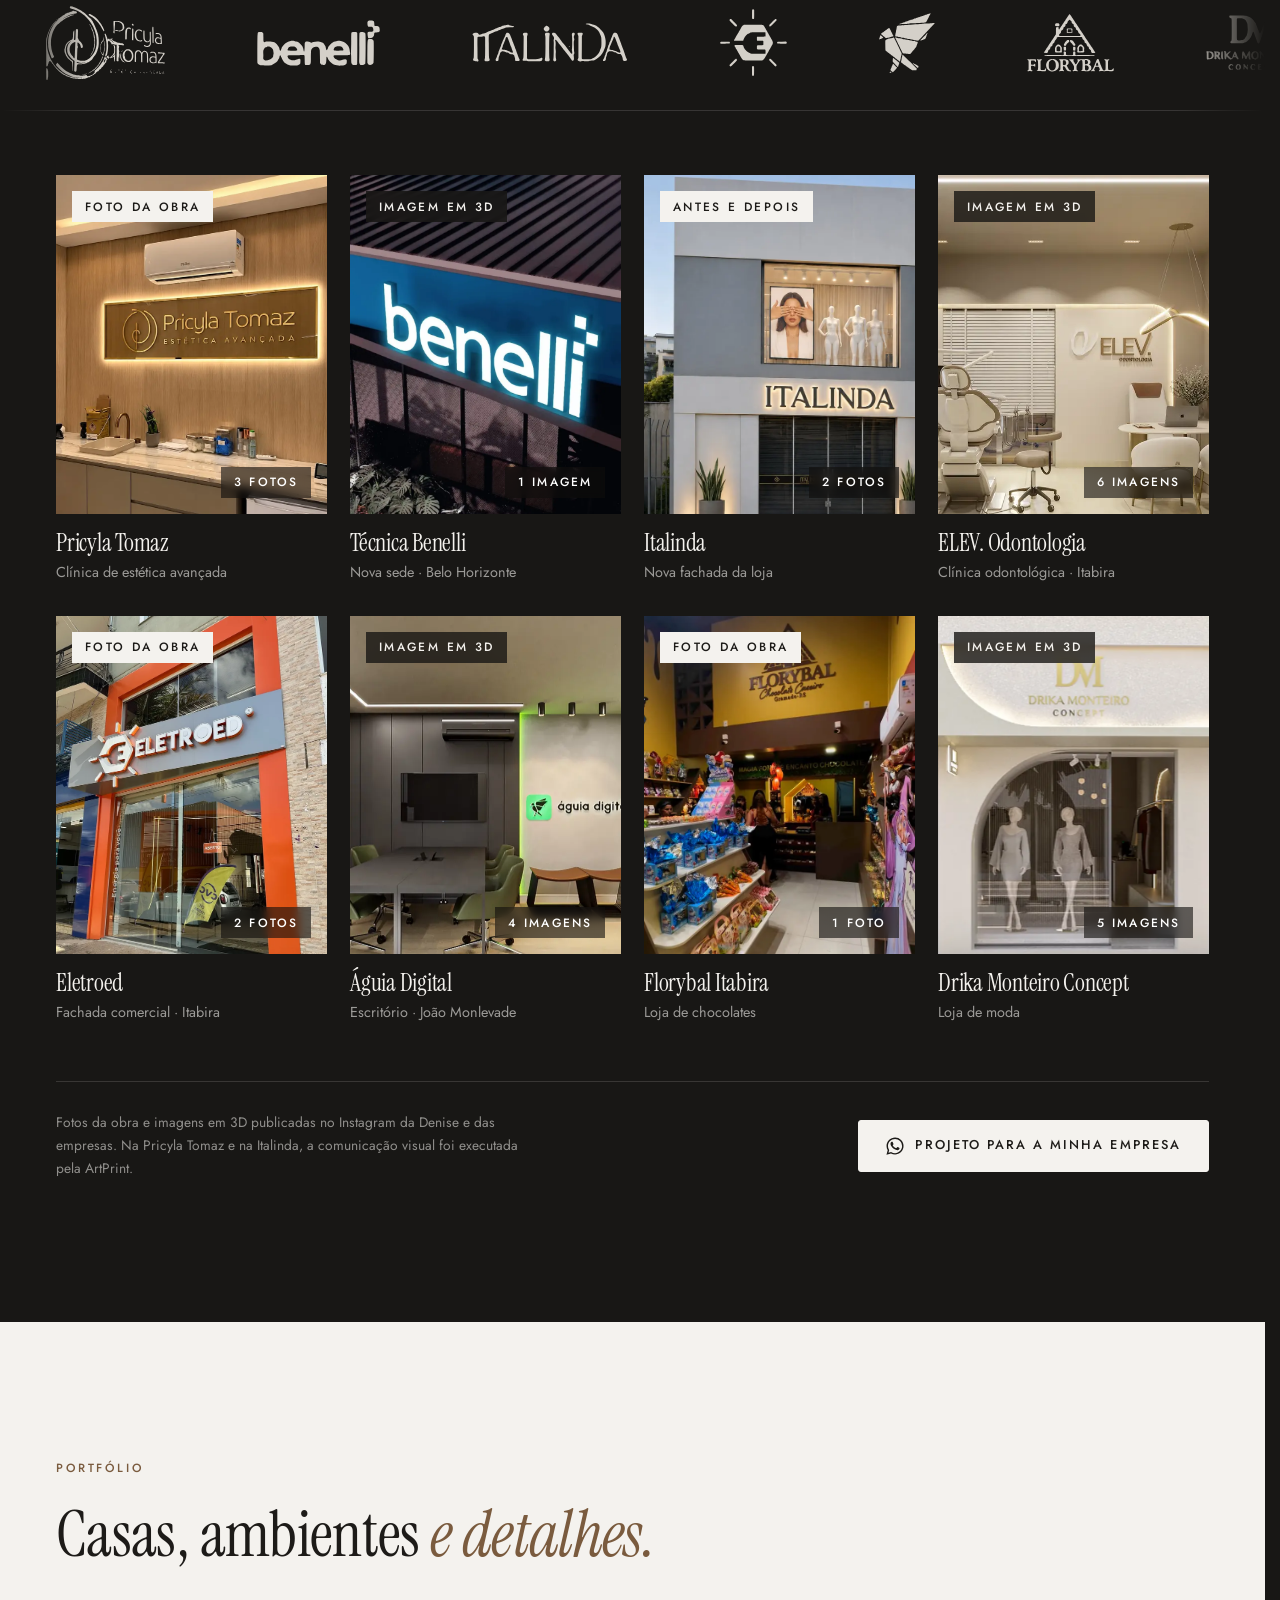
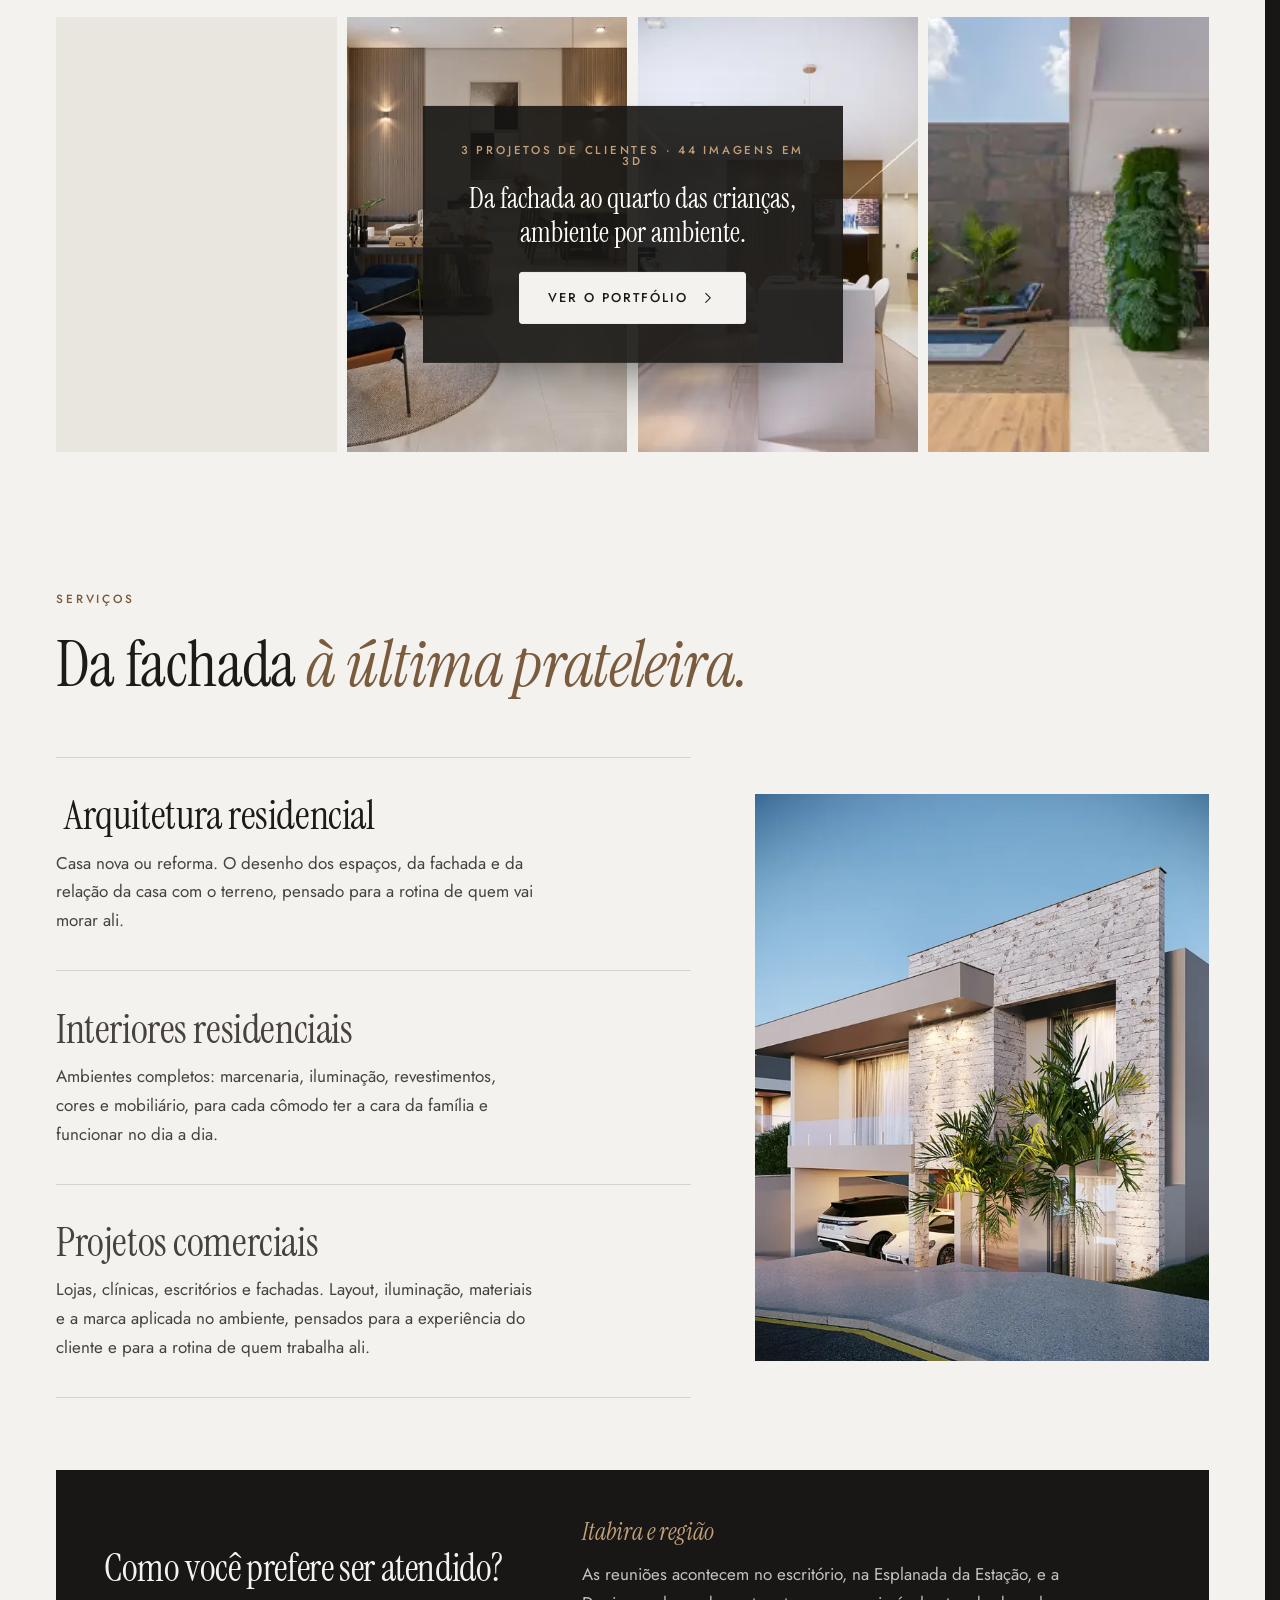
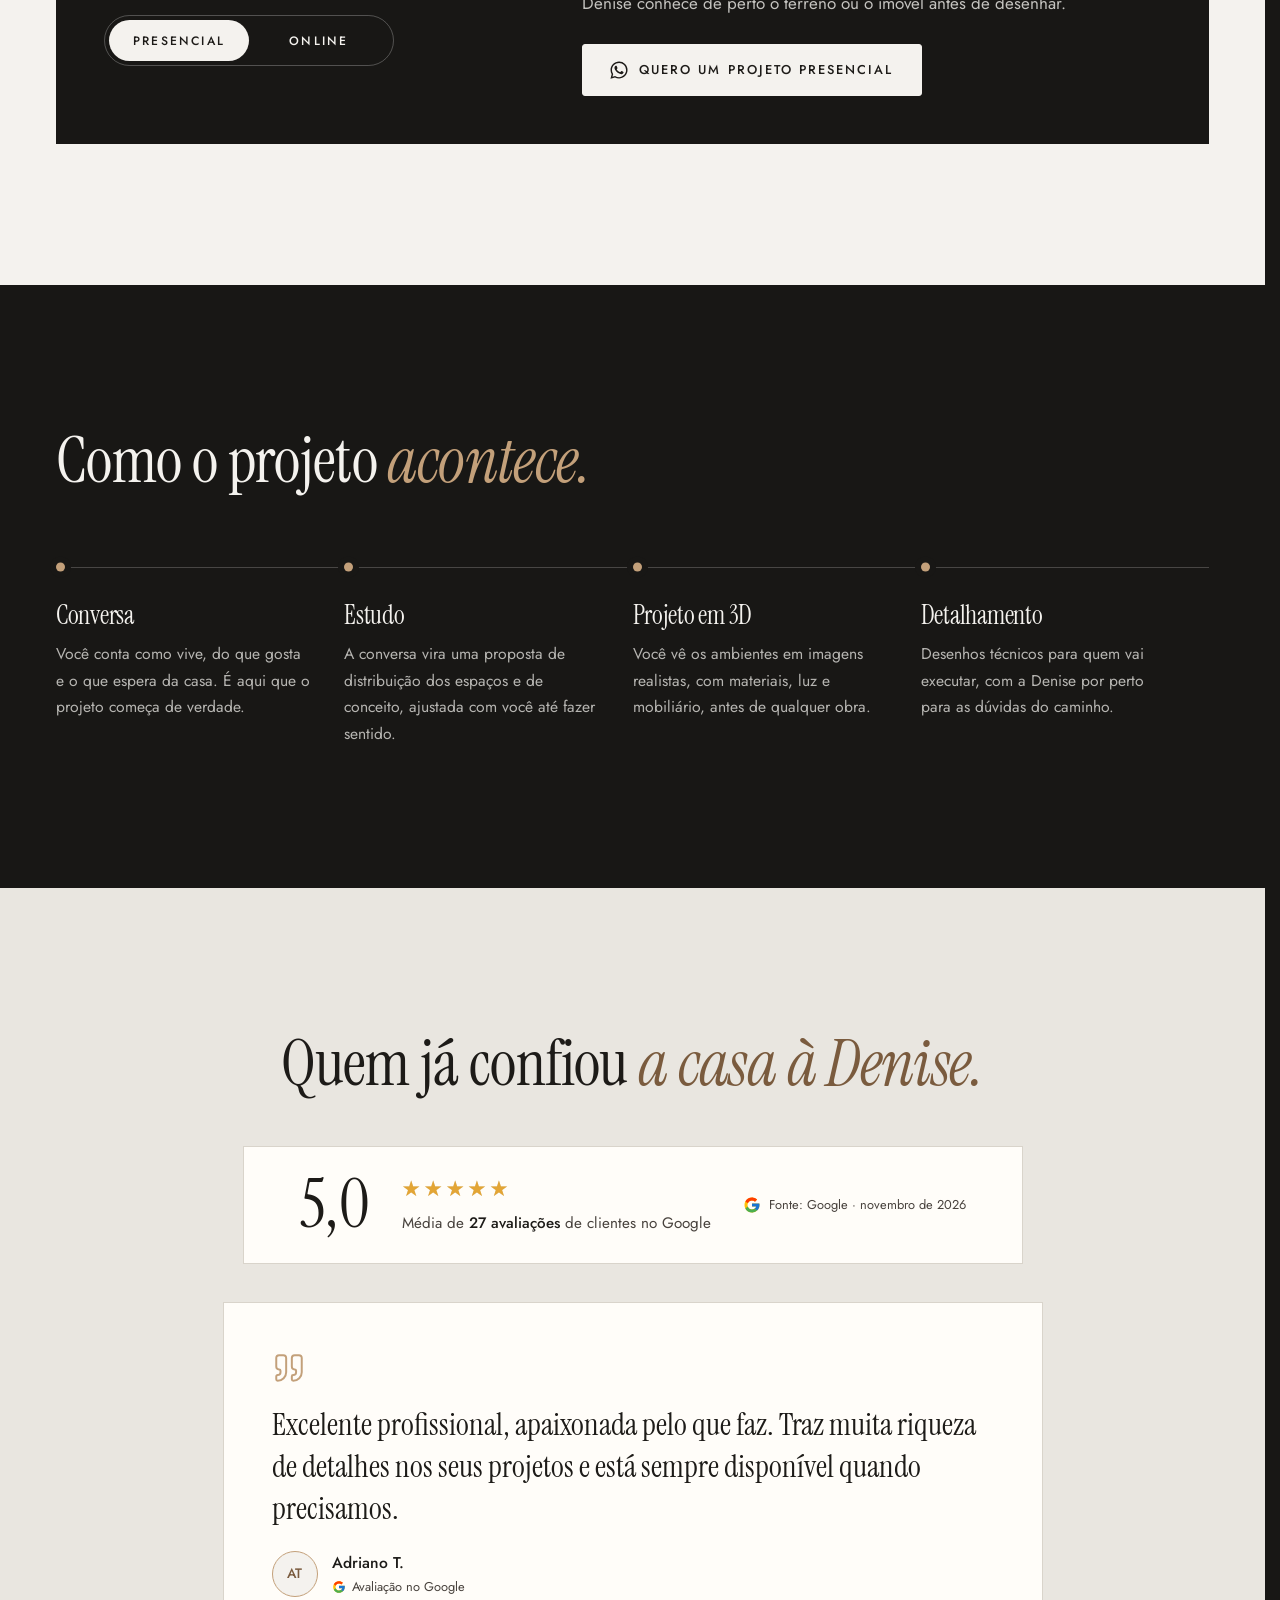
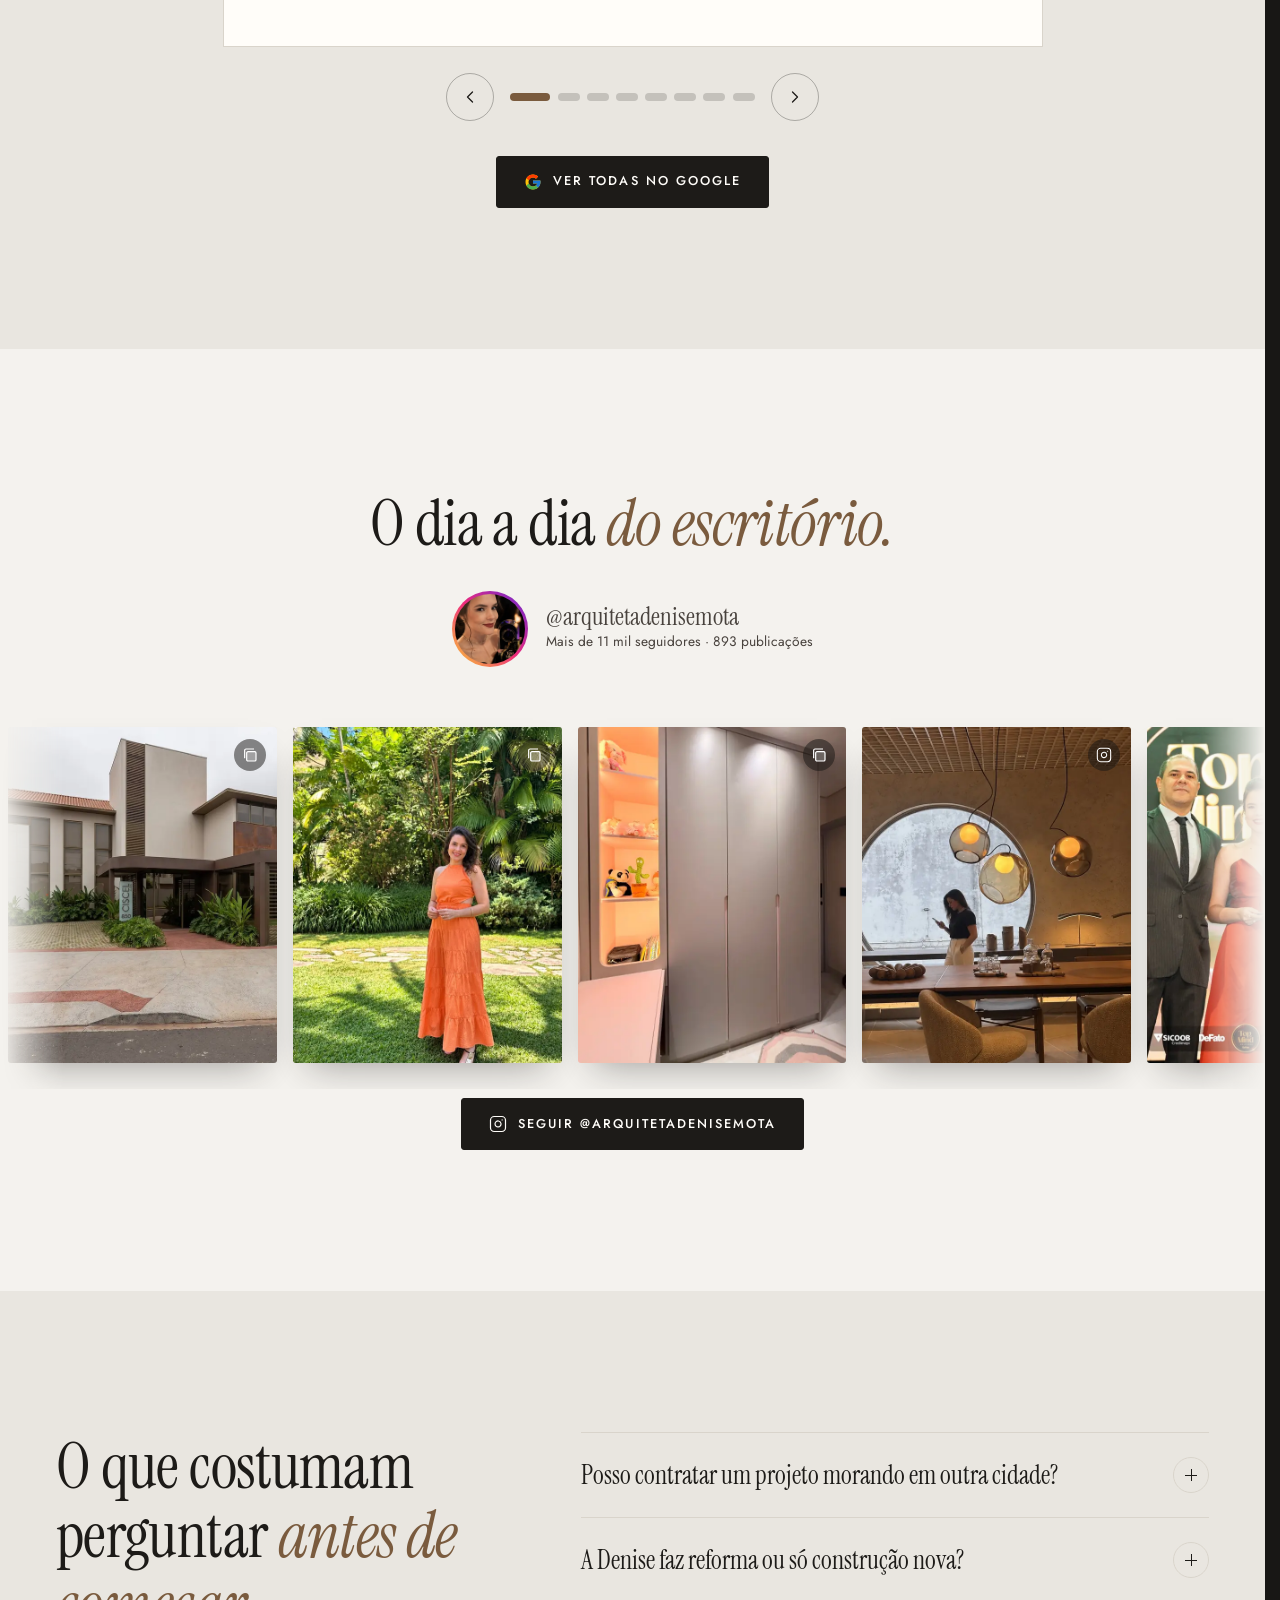
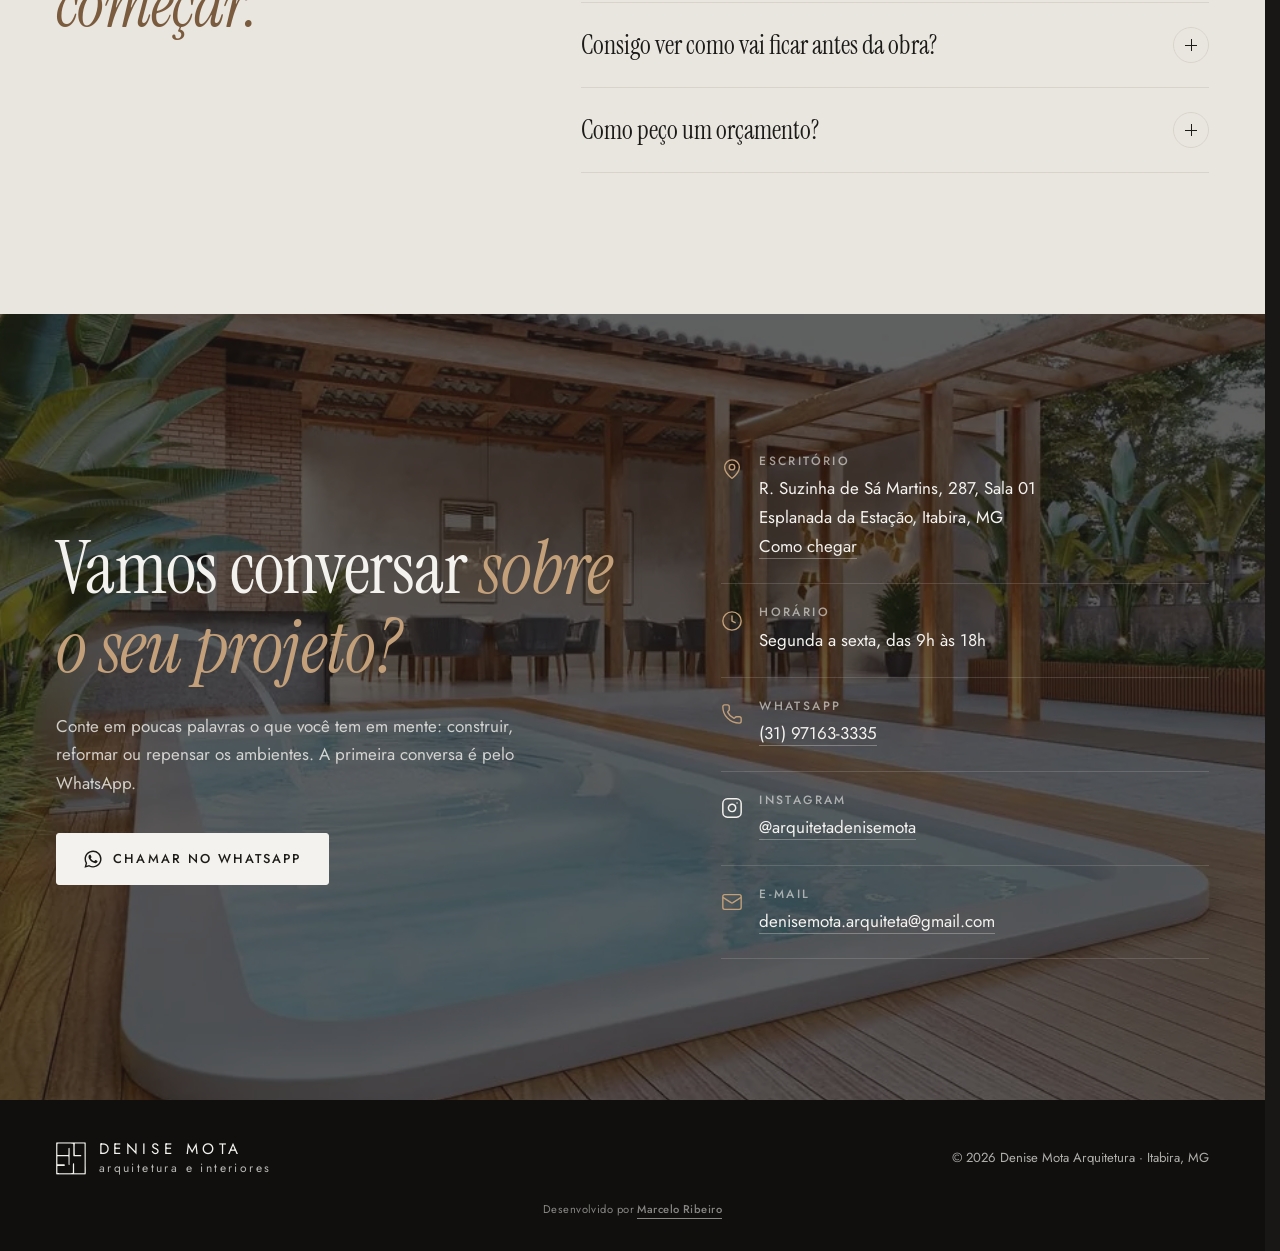
==== commit ed41ee7e: "Denise Mota: luz.html sem abertura, menu de três risquinhos no celular e Conversar verde" ====
--- a/index.html
+++ b/index.html
@@ -46,7 +46,7 @@
 {"@type":"Question","name":"Consigo ver como vai ficar antes da obra?","acceptedAnswer":{"@type":"Answer","text":"Sim. Os ambientes são apresentados em imagens 3D realistas, com materiais, luz e mobiliário, e ajustados com você antes de qualquer execução."}},
 {"@type":"Question","name":"Como peço um orçamento?","acceptedAnswer":{"@type":"Answer","text":"Pelo WhatsApp (31) 97163-3335. Conte o que você quer fazer, a cidade e o tamanho aproximado do espaço. O valor depende do tipo e do tamanho de cada projeto, por isso a proposta vem depois dessa primeira conversa."}}]}
 </script>
-<link rel="stylesheet" href="assets/site.css?v=7">
+<link rel="stylesheet" href="assets/site.css?v=8">
 </head>
 <body>
 <a class="skip" href="#conteudo">Pular para o conteúdo</a>
@@ -90,7 +90,7 @@
       <svg viewBox="0 0 366 398" aria-hidden="true"><use href="#marca" width="366" height="398"/></svg>
       <span>Denise Mota<small>arquitetura e interiores</small></span>
     </a>
-    <nav class="nav" aria-label="Seções">
+    <nav class="nav" id="menu" aria-label="Seções">
       <a href="portfolio.html">Portfólio</a>
       <a href="#empresas">Empresas</a>
       <a href="#servicos">Serviços</a>
@@ -98,6 +98,7 @@
       <a href="#depoimentos">Depoimentos</a>
       <a class="btn" href="https://wa.me/5531971633335?text=Ol%C3%A1%2C%20Denise!%20Vi%20seu%20site%20e%20gostaria%20de%20conversar%20sobre%20um%20projeto." target="_blank" rel="noopener">Fale<span class="so-desk">&nbsp;com a Denise</span></a>
     </nav>
+    <button class="menu-btn" type="button" aria-expanded="false" aria-controls="menu" aria-label="Abrir menu"><span></span><span></span><span></span></button>
   </div>
 </header>
 
@@ -110,7 +111,7 @@
     <h1>Arquitetura que traduz<br class="so-desk"> <em>a sua essência</em><br class="so-desk"> em cada detalhe.</h1>
     <p class="sub entra">Arquitetura e interiores para casas e empresas, com atendimento presencial em Itabira e região e online para todo o Brasil.</p>
     <div class="acoes entra">
-      <a class="btn btn--claro" href="https://wa.me/5531971633335?text=Ol%C3%A1%2C%20Denise!%20Vi%20seu%20site%20e%20gostaria%20de%20conversar%20sobre%20um%20projeto." target="_blank" rel="noopener"><svg aria-hidden="true"><use href="#i-zap"/></svg><span>Conversar<span class="so-desk">&nbsp;sobre meu projeto</span></span></a>
+      <a class="btn btn--zap" href="https://wa.me/5531971633335?text=Ol%C3%A1%2C%20Denise!%20Vi%20seu%20site%20e%20gostaria%20de%20conversar%20sobre%20um%20projeto." target="_blank" rel="noopener"><svg aria-hidden="true"><use href="#i-zap"/></svg><span>Conversar<span class="so-desk">&nbsp;sobre meu projeto</span></span></a>
       <a class="btn btn--vazado" href="portfolio.html">Ver projetos</a>
     </div>
     <div class="selos entra">
@@ -495,6 +496,7 @@
 
 <aside aria-label="Atalho do WhatsApp"><a class="zap" id="zap" href="https://wa.me/5531971633335?text=Ol%C3%A1%2C%20Denise!%20Vi%20seu%20site%20e%20gostaria%20de%20conversar%20sobre%20um%20projeto." target="_blank" rel="noopener" aria-label="Conversar com a Denise no WhatsApp"><svg aria-hidden="true"><use href="#i-zap"/></svg></a></aside>
 
+<script src="assets/menu.js?v=1"></script>
 <script src="assets/tela-cheia.js?v=1"></script>
 <script>
 (() => {
--- a/assets/site.css
+++ b/assets/site.css
@@ -32,6 +32,9 @@
 .btn:hover,.btn:focus-visible{transform:translateY(-2px);border-color:var(--bronze-claro);box-shadow:0 14px 30px -12px rgba(29,27,24,.55)}
 .btn:hover::before,.btn:focus-visible::before{left:130%}
 .btn--claro{background:var(--papel);color:var(--tinta);border-color:var(--papel)}
+/* verde do WhatsApp um tom mais fechado que o do Box5: com letra branca dá 4,8:1 (o #1daa61 dá 3:1) */
+.btn--zap{background:#11834a;color:#fff;border-color:#11834a;font-weight:500}
+.btn--zap:hover{background:#0e7340;border-color:#0e7340}
 .btn--vazado{background:transparent;color:inherit;border-color:currentColor}
 .btn--vazado:hover{background:rgba(255,255,255,.06)}
 
@@ -51,6 +54,27 @@
 .topo:not(.solido) .nav .btn{background:transparent;border-color:rgba(255,255,255,.6);color:var(--branco)}
 .so-desk{display:inline}
 @media (max-width:900px){.nav a:not(.btn){display:none}.so-desk{display:none}}
+/* celular: os três risquinhos no lugar do "Fale", e o menu desce por baixo do cabeçalho
+   (modelo do Box5, 08/11/2026). Escuro sobre o topo, claro quando o cabeçalho já é sólido */
+.menu-btn{display:none}
+@media (max-width:900px){
+  .menu-btn{display:grid;place-content:center;gap:6px;width:44px;height:44px;margin-right:-10px;padding:0;border:0;background:none;color:inherit;cursor:pointer}
+  .menu-btn span{display:block;width:24px;height:1.5px;background:currentColor;transition:transform .3s var(--ease),opacity .2s ease}
+  .topo.menu-aberto .menu-btn span:nth-child(1){transform:translateY(7.5px) rotate(45deg)}
+  .topo.menu-aberto .menu-btn span:nth-child(2){opacity:0}
+  .topo.menu-aberto .menu-btn span:nth-child(3){transform:translateY(-7.5px) rotate(-45deg)}
+  .topo.menu-aberto:not(.solido){background:rgba(24,23,21,.97)}
+  .nav{position:absolute;top:100%;left:0;right:0;flex-direction:column;align-items:stretch;gap:0;
+    padding:.4rem var(--g) 1.4rem;background:rgba(24,23,21,.97);box-shadow:0 24px 40px -20px rgba(0,0,0,.6);
+    opacity:0;visibility:hidden;translate:0 -8px;transition:opacity .25s ease,translate .25s ease,visibility 0s linear .25s}
+  .topo.solido .nav{background:rgba(244,242,238,.98);box-shadow:0 1px 0 var(--linha),0 24px 40px -24px rgba(0,0,0,.25)}
+  .topo.menu-aberto .nav{opacity:1;visibility:visible;translate:0 0;transition:opacity .25s ease,translate .25s ease,visibility 0s}
+  .nav a:not(.btn){display:block;padding:1.05rem 0;border-bottom:1px solid rgba(255,253,249,.12);font-size:.8rem;opacity:1}
+  .topo.solido .nav a:not(.btn){border-bottom-color:var(--linha)}
+  .nav a:not(.btn)::after{display:none}
+  .nav .btn{margin-top:1.3rem;justify-content:center;padding:1rem 1.2rem;font-size:.75rem}
+  .nav .btn .so-desk{display:inline}
+}
 
 /* hero: fica parado enquanto o resto da página passa por cima */
 .hero{position:sticky;top:0;height:100vh;height:100svh;min-height:560px;overflow:hidden;color:var(--branco);background:var(--noite);z-index:0;--s:0}
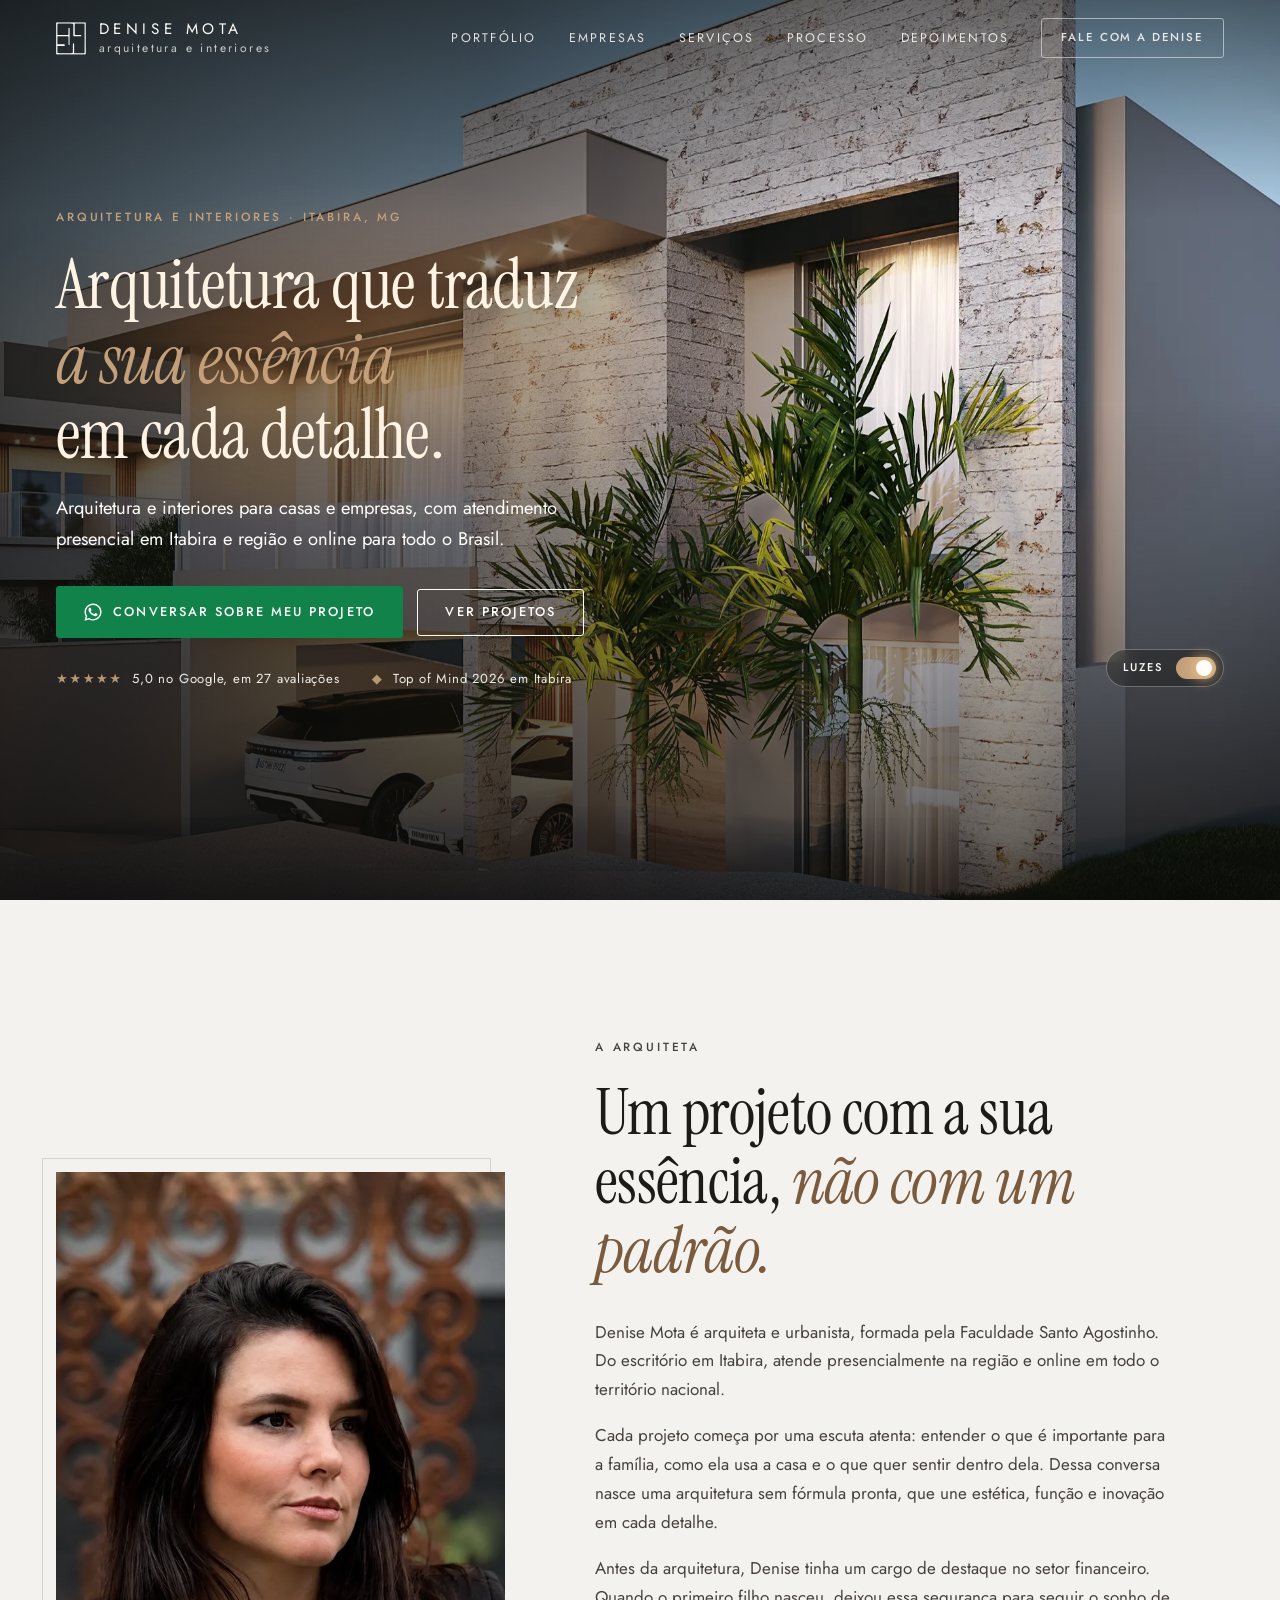
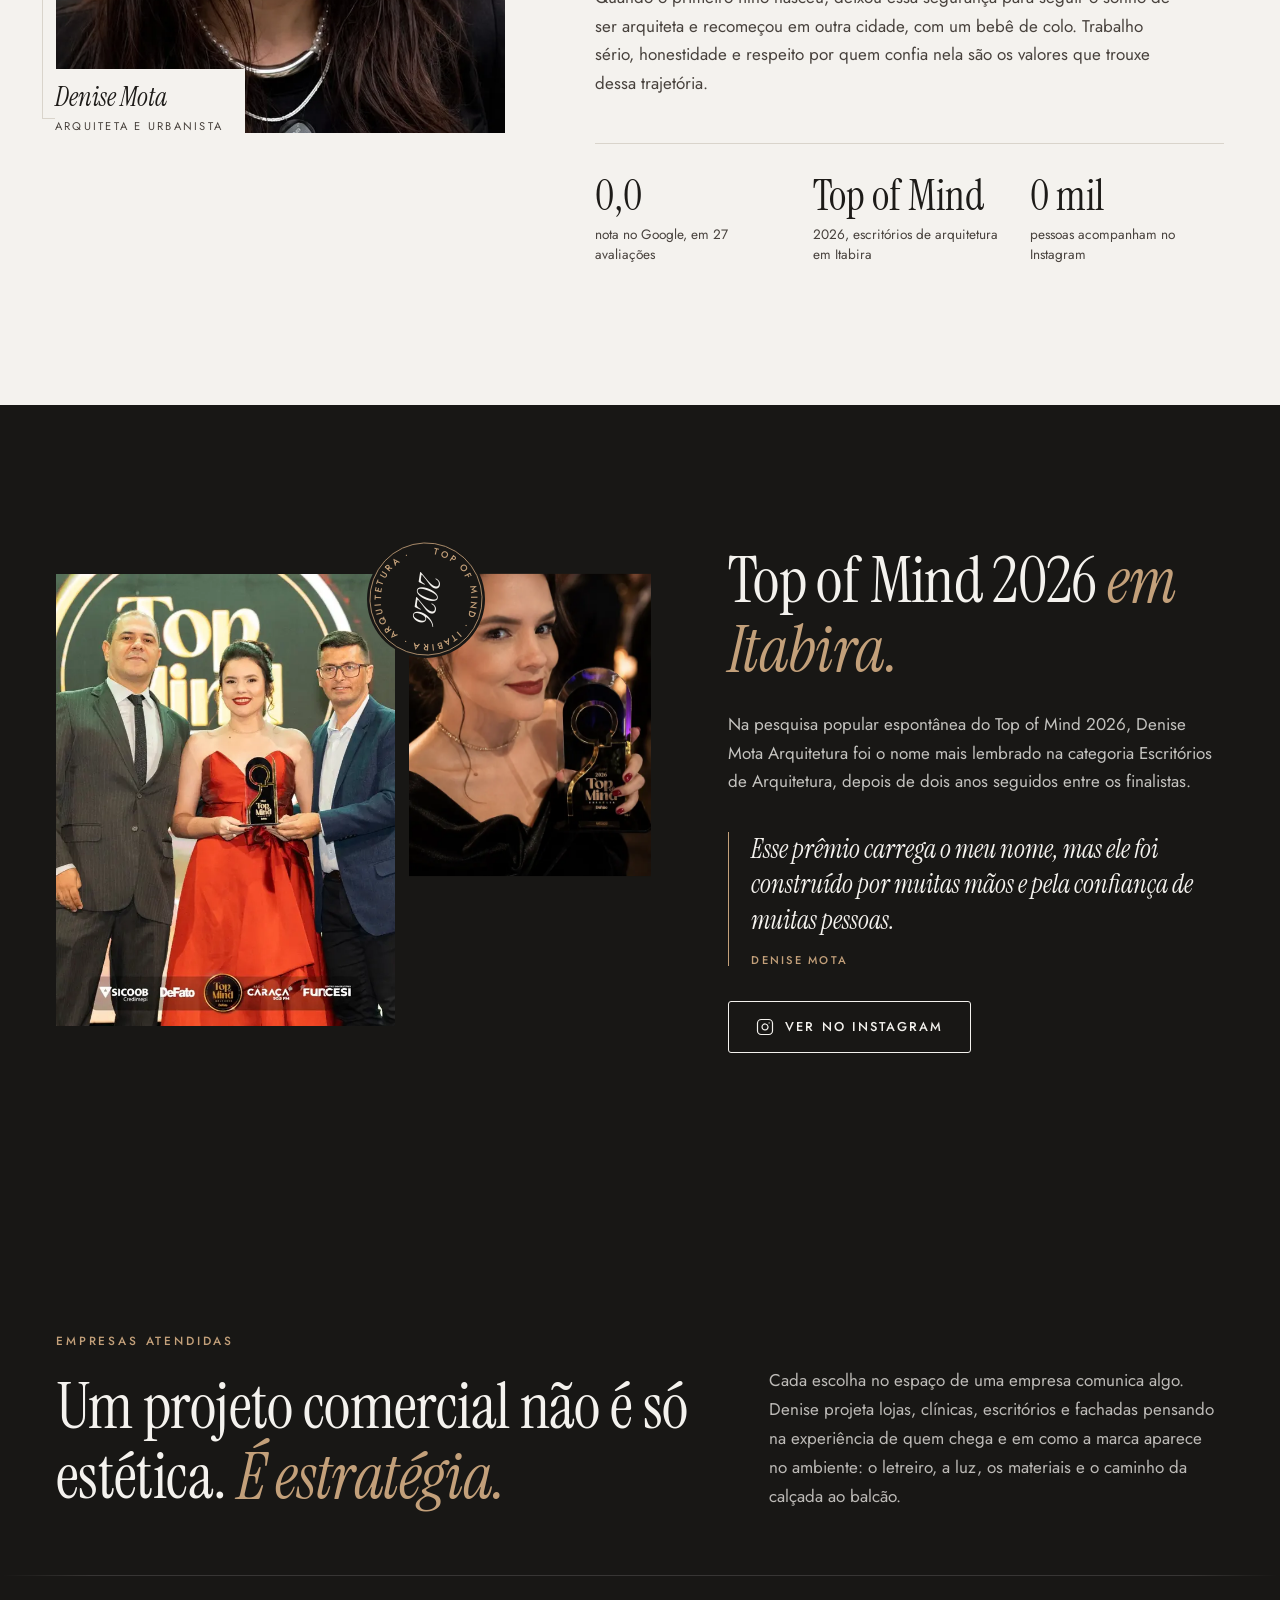
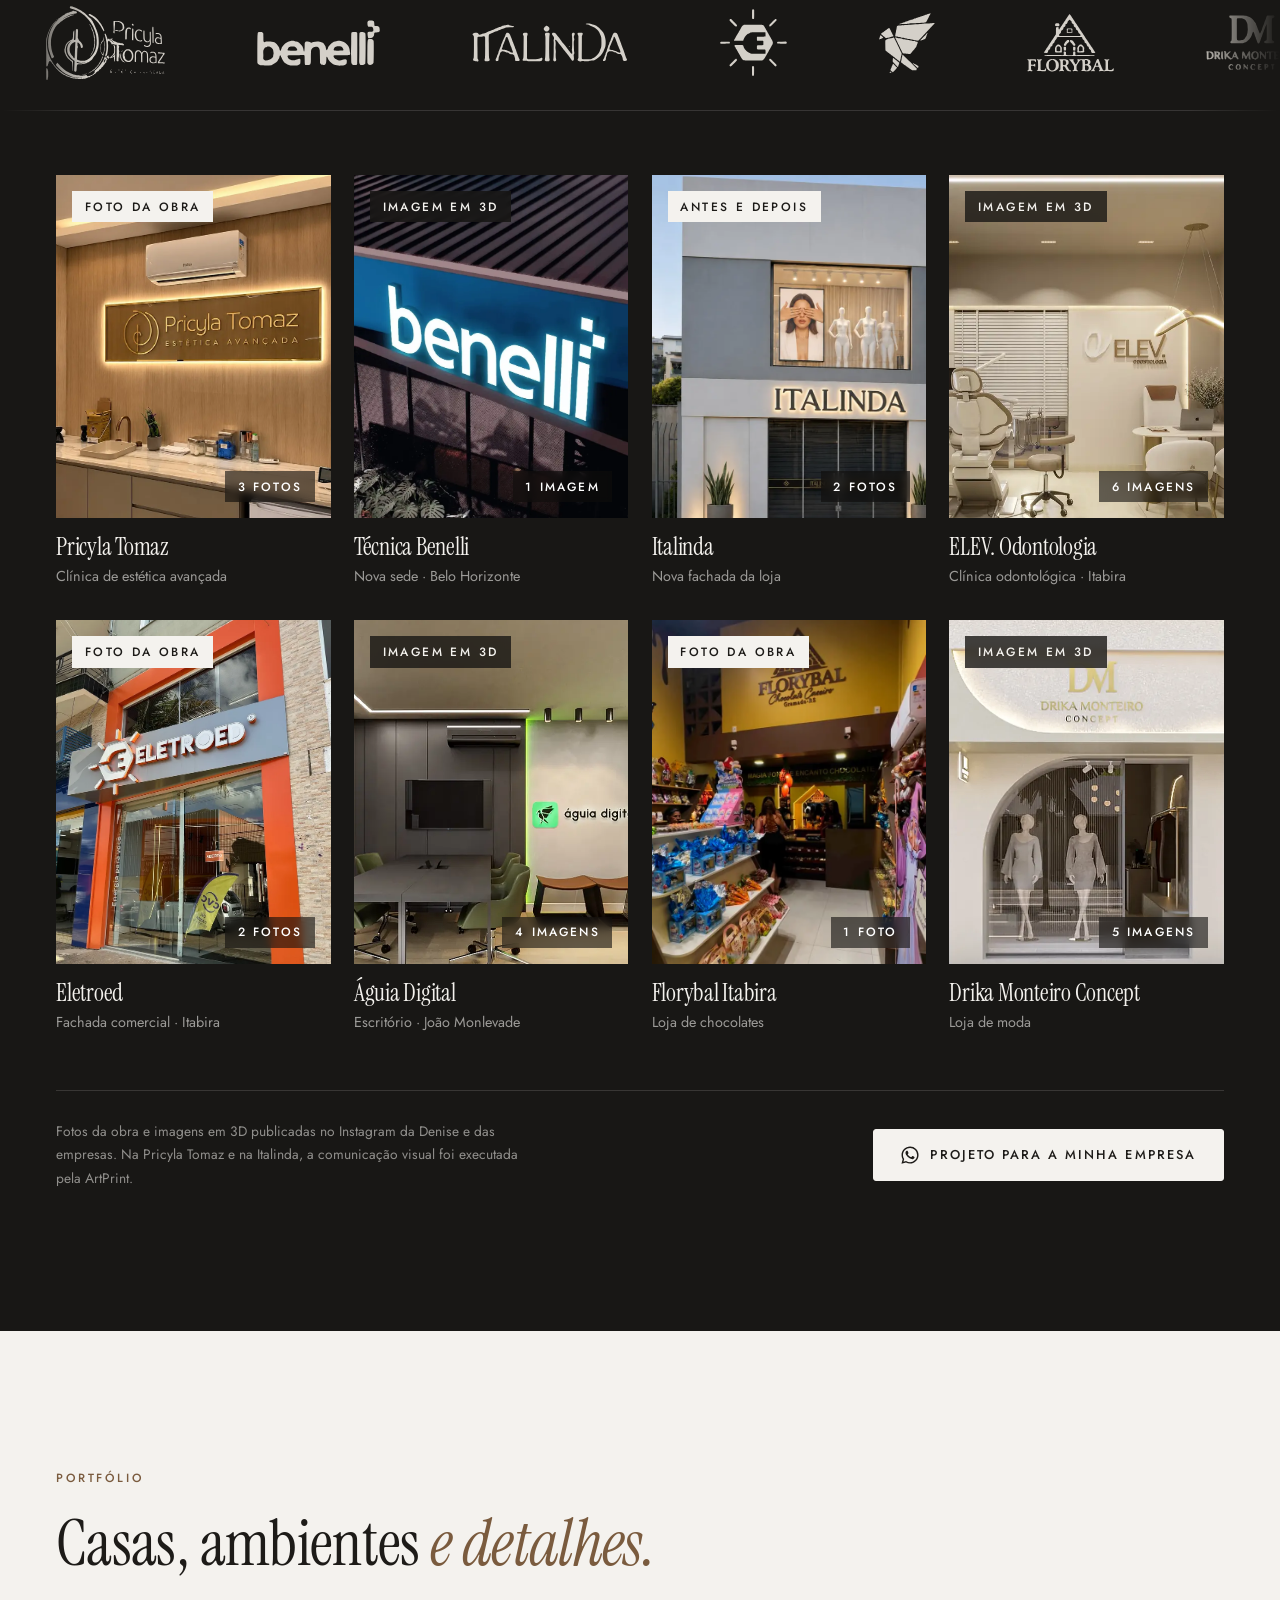
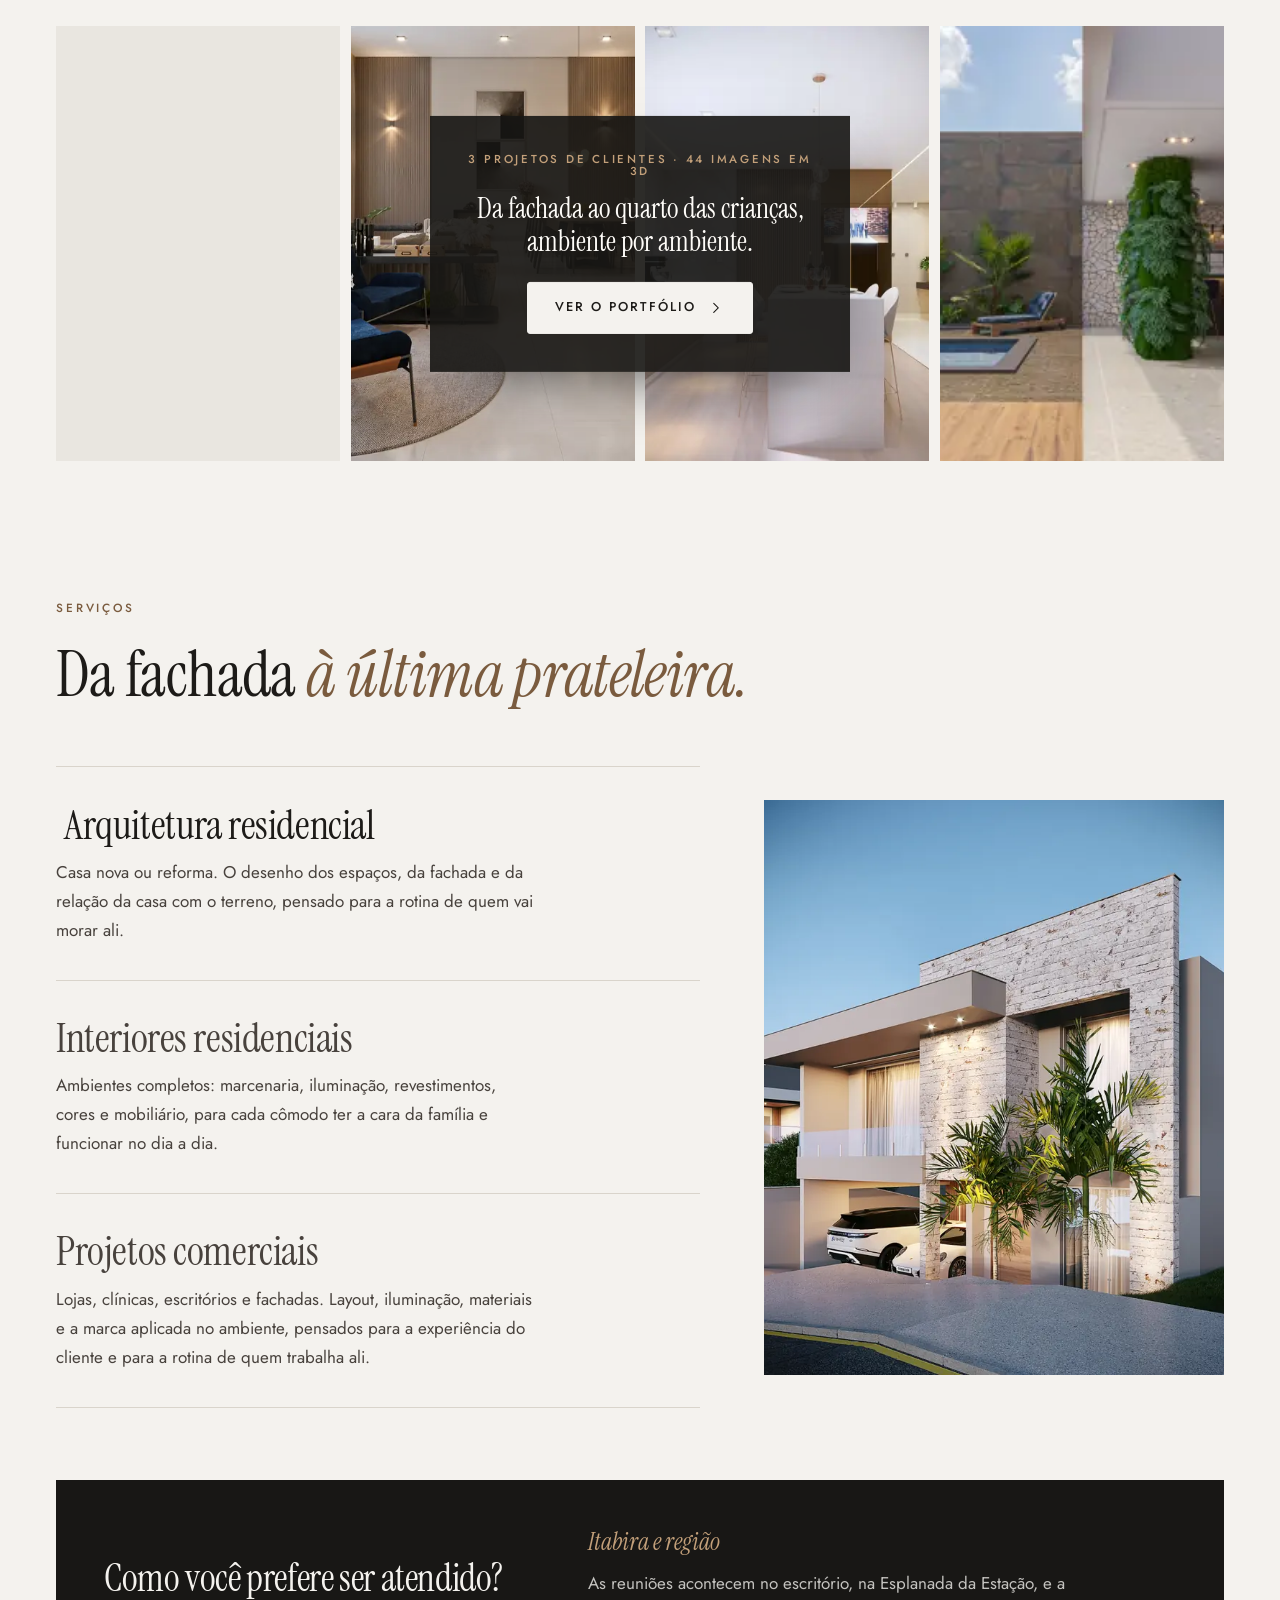
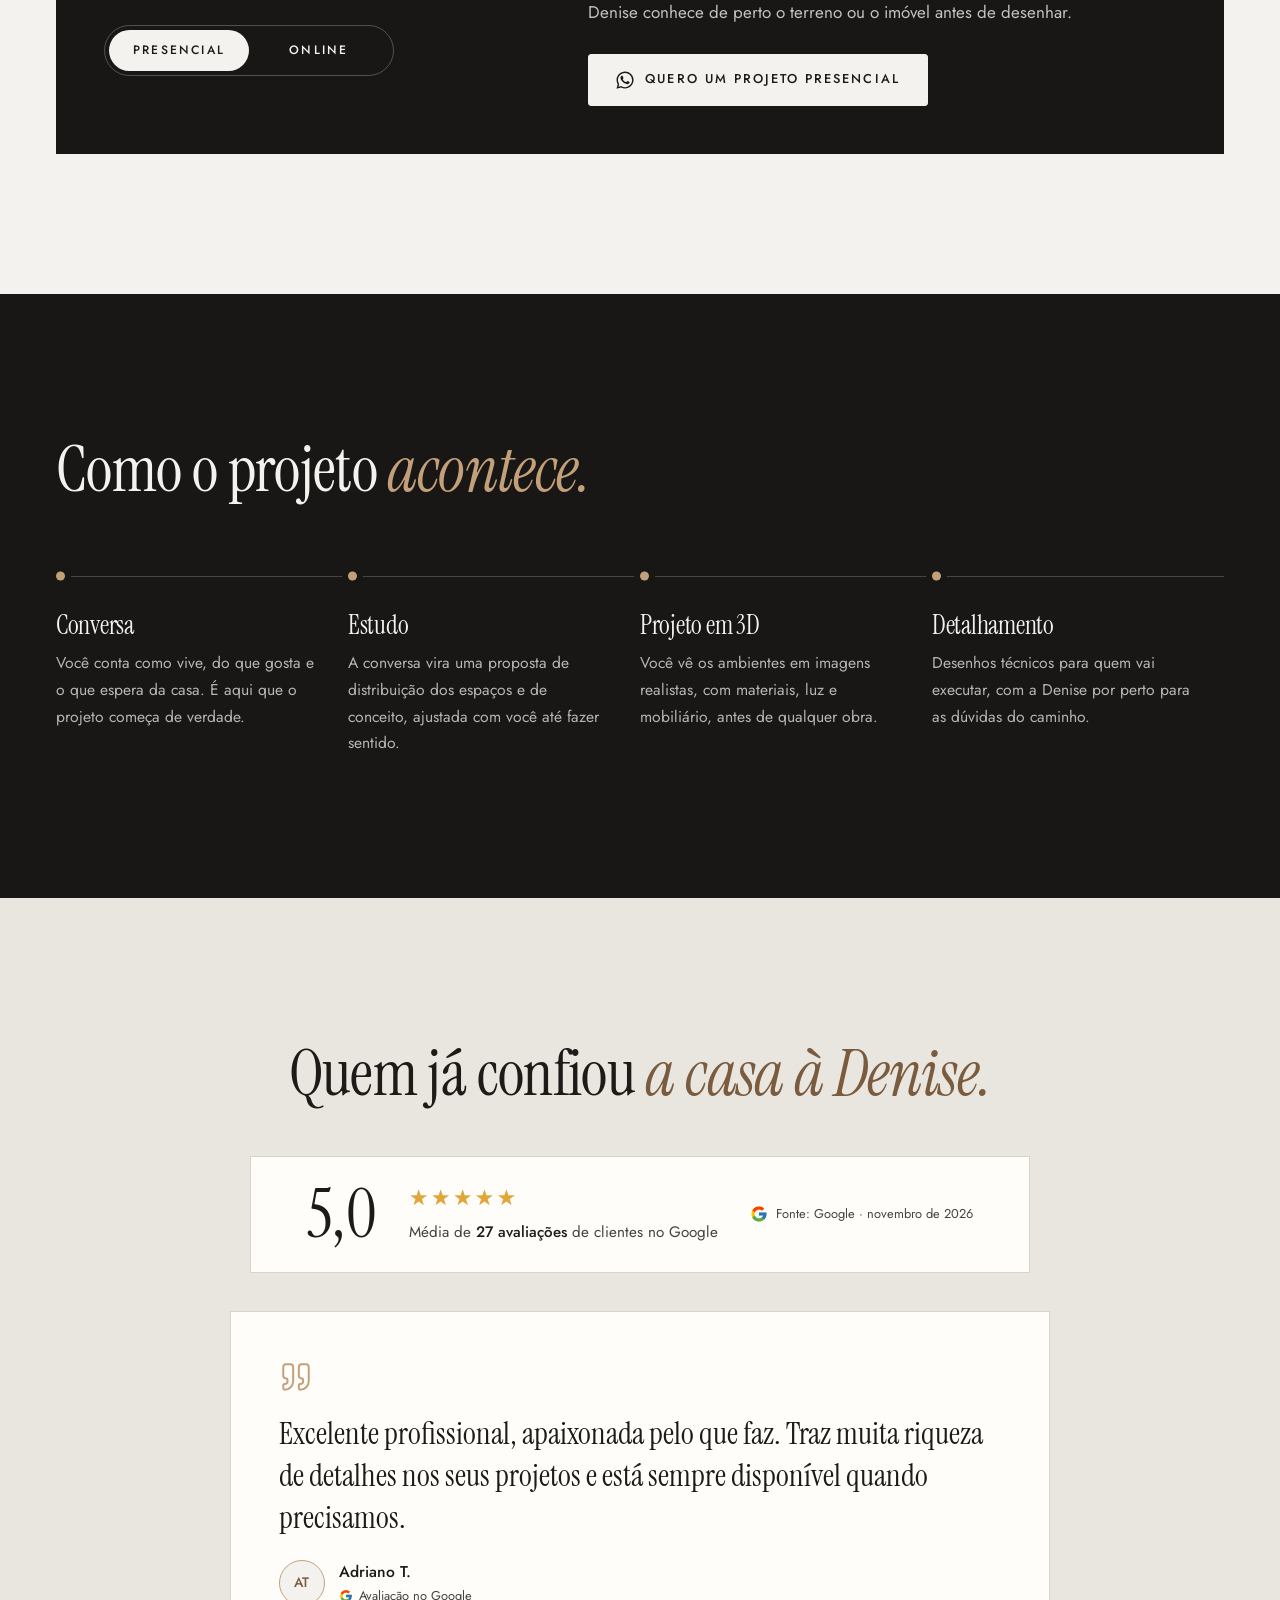
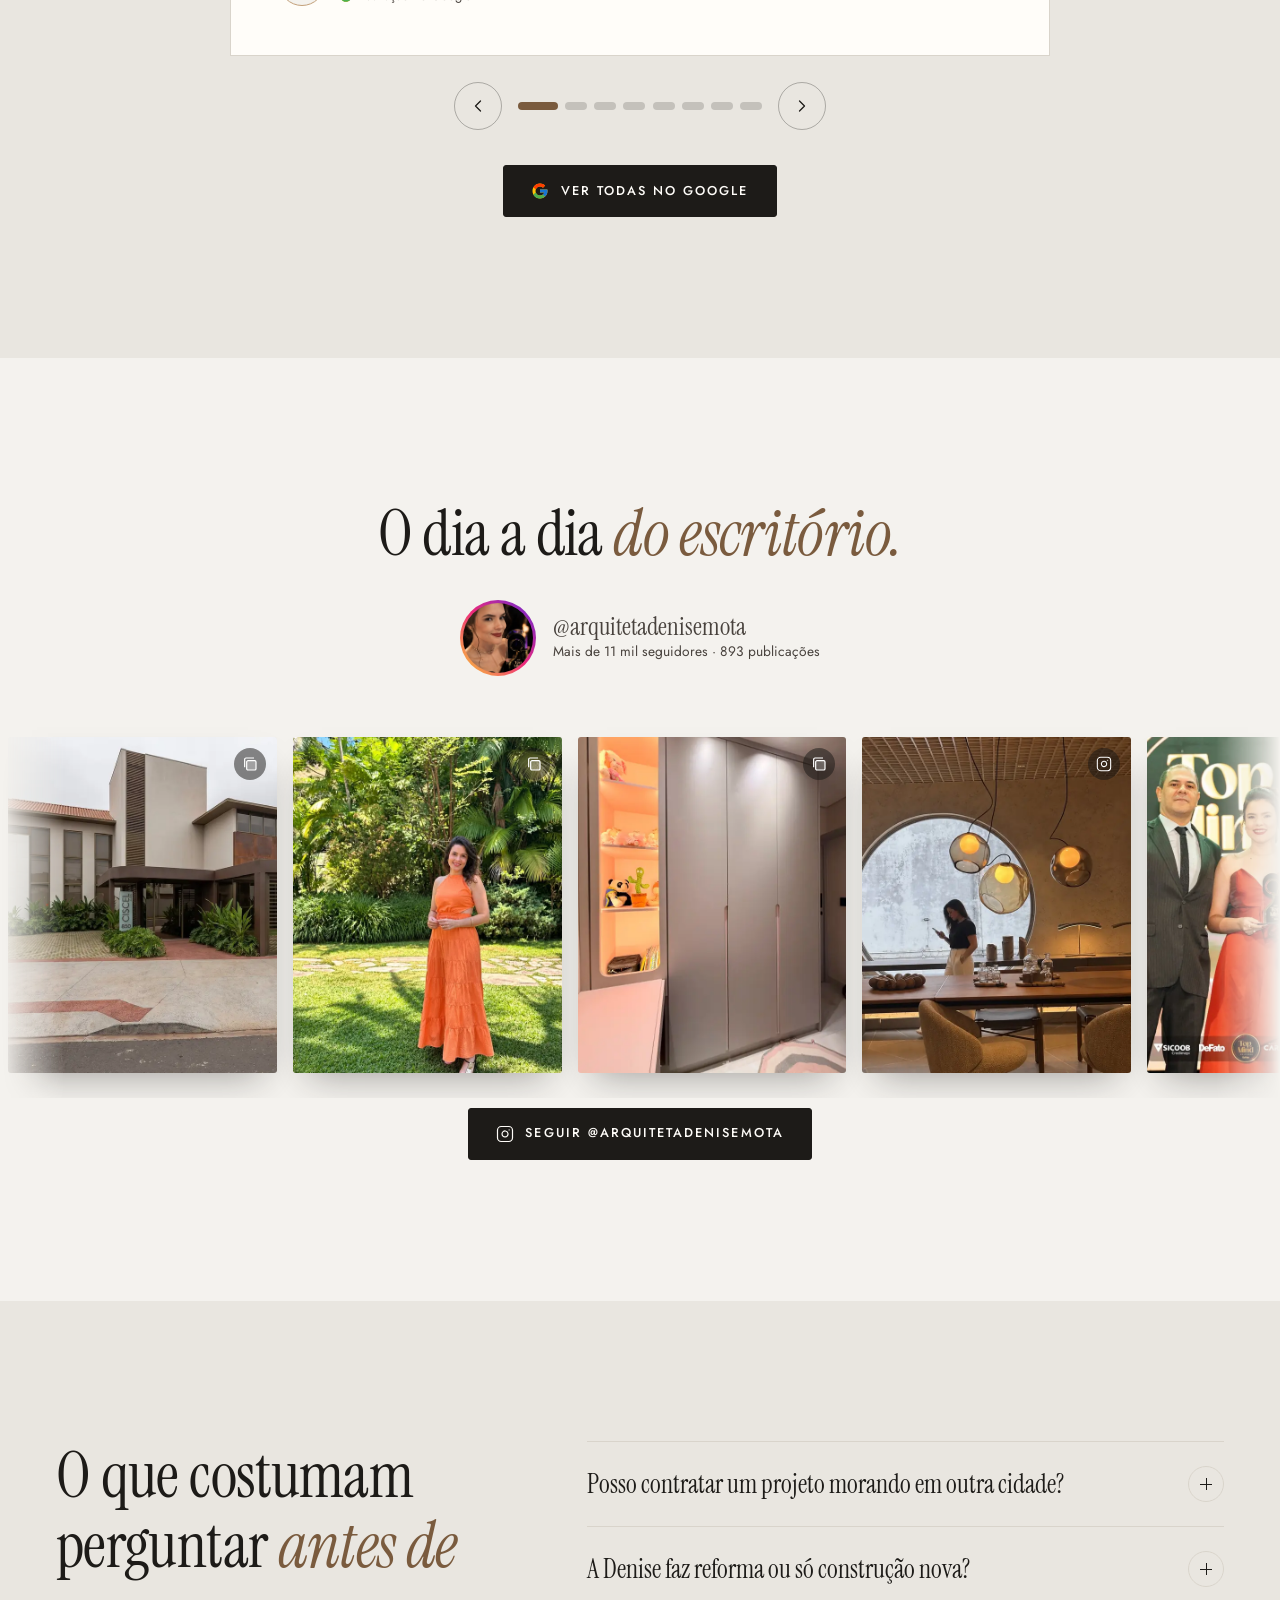
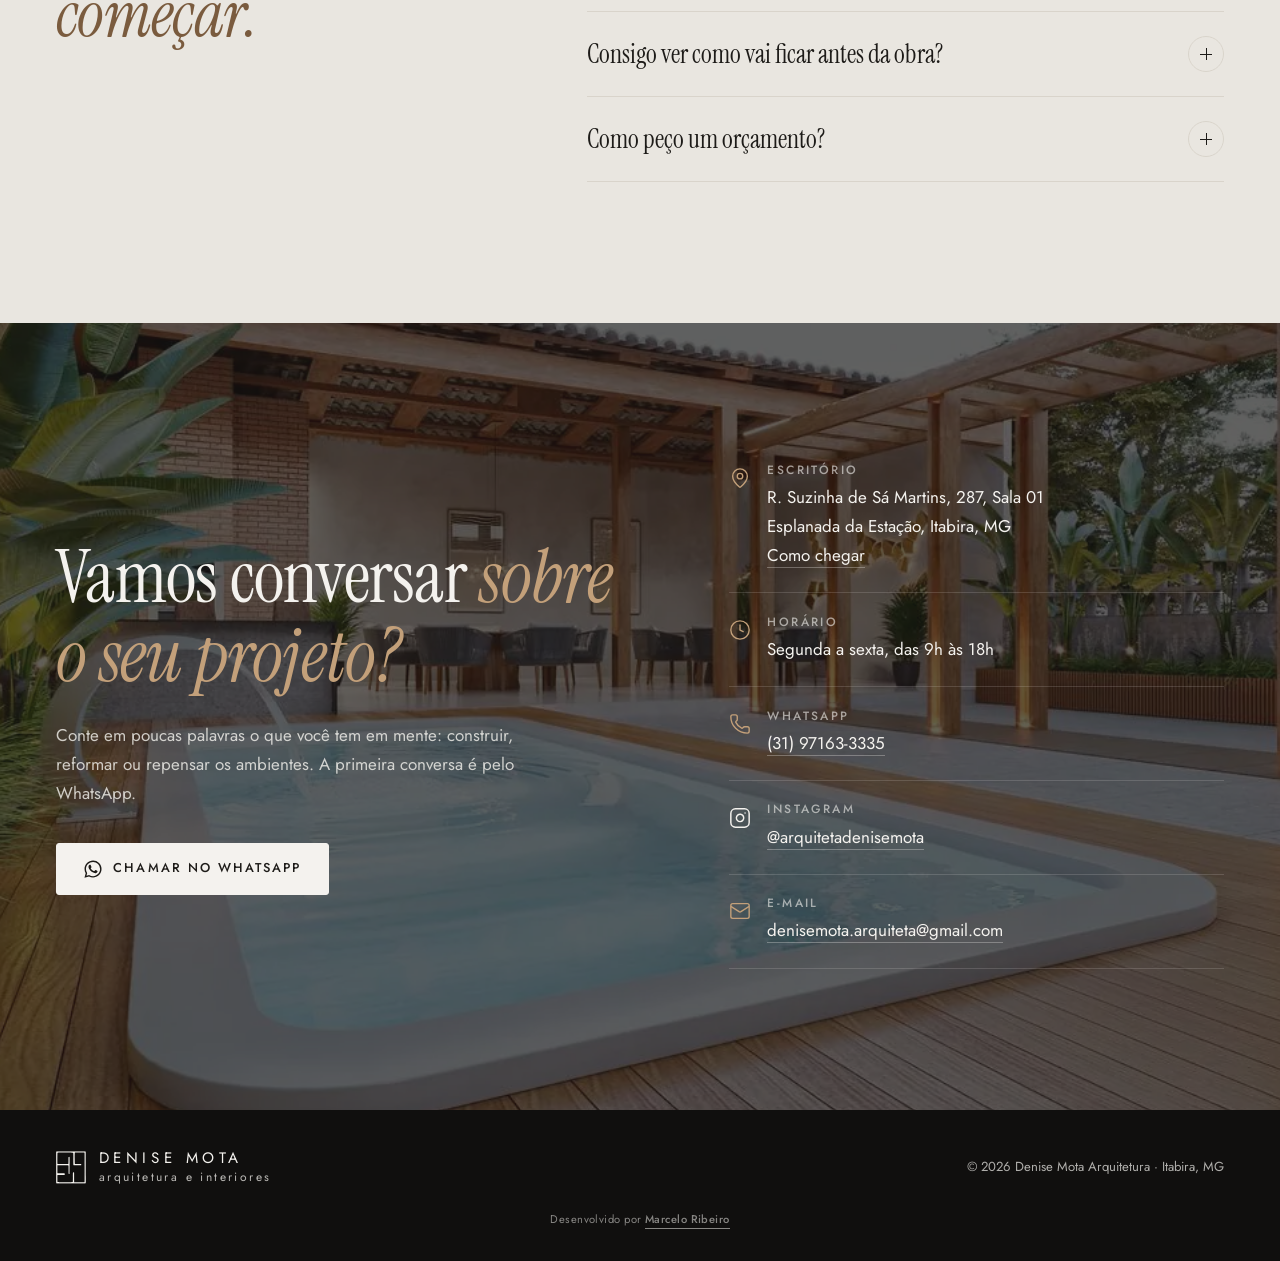
==== commit d9389b4c: "Denise Mota: interruptor de luz vira o topo da página principal (sai a abertura); luz.html redirecio" ====
--- a/index.html
+++ b/index.html
@@ -4,13 +4,13 @@
 <meta charset="utf-8">
 <meta name="viewport" content="width=device-width, initial-scale=1">
 <script>
-/* Síncrono de propósito: a classe js e a decisão da abertura existem antes da
-   primeira pintura. A abertura roda uma vez por sessão e nunca com "reduzir
-   movimento". Se o script do fim não rodar, a página se libera sozinha em 6,5 s. */
+/* Síncrono de propósito: a classe js existe antes da primeira pintura. Esta página não tem
+   a abertura (08/11/2026): a casa acendendo é o impacto inicial. A foto acesa só aparece
+   depois que a apagada carregou (html.luz-ok), pra rede lenta não mostrar acesa, apagada
+   e acesa de novo; se o script do fim não rodar, ela se libera sozinha em 4 s. */
 (function (d) {
   d.classList.add('js');
-  try { if (!location.hash && !matchMedia('(prefers-reduced-motion: reduce)').matches && !sessionStorage.getItem('intro-denise')) d.classList.add('com-intro'); } catch (e) {}
-  setTimeout(function () { d.classList.add('intro-saindo', 'intro-fim'); }, 6500);
+  setTimeout(function () { d.classList.add('luz-ok'); }, 4000);
 })(document.documentElement);
 </script>
 <title>Denise Mota Arquitetura | Arquitetura e interiores em Itabira, MG</title>
@@ -30,6 +30,7 @@
 <link rel="preconnect" href="https://fonts.googleapis.com">
 <link rel="preconnect" href="https://fonts.gstatic.com" crossorigin>
 <link href="https://fonts.googleapis.com/css2?family=Instrument+Serif:ital@0;1&family=Jost:wght@300;400;500&display=swap" rel="stylesheet">
+<link rel="preload" as="image" href="assets/img/hero-apagada-1200.webp" imagesrcset="assets/img/hero-apagada-1200.webp 1200w, assets/img/hero-apagada-2000.webp 2000w" imagesizes="100vw" fetchpriority="high">
 <link rel="preload" as="image" href="assets/img/hero-1200.webp" imagesrcset="assets/img/hero-1200.webp 1200w, assets/img/hero-2000.webp 2000w" imagesizes="100vw" fetchpriority="high">
 <!-- as duas fotos do premio ja entram na fila desde o começo: chegar na secao e encontrar
      a foto pronta, e nao um retangulo vazio esperando o download. prioridade baixa, para nao
@@ -47,6 +48,39 @@
 {"@type":"Question","name":"Como peço um orçamento?","acceptedAnswer":{"@type":"Answer","text":"Pelo WhatsApp (31) 97163-3335. Conte o que você quer fazer, a cidade e o tamanho aproximado do espaço. O valor depende do tipo e do tamanho de cada projeto, por isso a proposta vem depois dessa primeira conversa."}}]}
 </script>
 <link rel="stylesheet" href="assets/site.css?v=8">
+<style>
+/* Interruptor de luz no topo (08/11/2026). A fachada abre apagada e acende
+   sozinha; o botão troca as duas versões do render. As duas imagens pegam as mesmas regras
+   do .hero img (escala, parallax e entrada), então ficam sempre sobrepostas. A opacidade
+   vai no <picture>, que nenhuma animação toca. Sem JS fica a acesa, o site de sempre. */
+.hero .luz-off{opacity:0;transition:opacity 1.1s cubic-bezier(.4,0,.2,1)}
+.js .hero:not(.acesa) .luz-off{opacity:1}
+/* brilho quente atrás do título: só opacidade, a letra não é redesenhada a cada quadro */
+.hero h1{position:relative;transition:color 1.4s ease .2s}
+.hero h1::before{content:"";position:absolute;inset:-30% -14% -26% -20%;z-index:-1;pointer-events:none;
+  background:radial-gradient(closest-side,rgba(226,160,92,.26),rgba(226,160,92,.1) 55%,transparent);
+  opacity:0;transition:opacity 1.6s ease .2s}
+.hero.acesa h1{color:#fff3e4}
+.hero.acesa h1::before{opacity:1}
+/* último filho do .wrap: no PC fica no canto de baixo à direita; no celular sobe (order:-1)
+   e fica à direita, logo acima do rótulo, sobre a parte limpa da foto */
+.luz{position:absolute;right:0;bottom:clamp(2.5rem,8vh,5.5rem);display:inline-flex;align-items:center;gap:.75rem;
+  padding:.45rem .5rem .45rem 1rem;border:1px solid rgba(255,253,249,.3);border-radius:99px;
+  background:rgba(15,14,12,.32);-webkit-backdrop-filter:blur(8px);backdrop-filter:blur(8px);
+  color:var(--branco);font:500 .7rem/1 var(--sans);letter-spacing:.18em;text-transform:uppercase;cursor:pointer;
+  transition:border-color .3s ease,background .3s ease}
+.luz[hidden]{display:none}
+.luz:hover{border-color:rgba(255,253,249,.6);background:rgba(15,14,12,.45)}
+.luz:focus-visible{outline:2px solid var(--bronze-claro);outline-offset:3px}
+.luz__trilho{position:relative;width:40px;height:22px;border-radius:99px;background:rgba(255,253,249,.2);transition:background .5s ease}
+.luz__bola{position:absolute;top:3px;left:3px;width:16px;height:16px;border-radius:50%;background:var(--branco);
+  transition:translate .45s var(--ease),box-shadow .6s ease}
+.luz[aria-pressed="true"] .luz__trilho{background:var(--bronze-claro)}
+.luz[aria-pressed="true"] .luz__bola{translate:18px 0;box-shadow:0 0 14px 3px rgba(255,210,150,.75)}
+.js .luz{opacity:0;translate:0 14px;animation:sobe 1.1s var(--ease) .9s forwards}
+.js:not(.luz-ok) .hero>picture:not(.luz-off){opacity:0}
+@media (max-width:700px){.luz{position:static;order:-1;align-self:flex-end;margin-bottom:1.1rem}}
+</style>
 </head>
 <body>
 <a class="skip" href="#conteudo">Pular para o conteúdo</a>
@@ -69,21 +103,6 @@
   <symbol id="i-mail" viewBox="0 0 24 24"><path d="m22 7-8.99 5.73a2 2 0 0 1-2.02 0L2 7"/><rect x="2" y="4" width="20" height="16" rx="2"/></symbol>
 </svg>
 
-<div class="intro" id="intro" aria-hidden="true">
-  <i class="intro__p c"></i><i class="intro__p f"></i><i class="intro__p e"></i><i class="intro__p d"></i>
-  <div class="intro__cena">
-    <span class="intro__grade"></span>
-    <div class="intro__conteudo">
-      <svg class="intro__marca" viewBox="0 0 366 398"><use href="#marca" width="366" height="398"/></svg>
-      <p class="intro__nome"><span>Denise</span> <span>Mota</span></p>
-      <span class="intro__linha"></span>
-      <p class="intro__lema">Arquitetura e interiores</p>
-    </div>
-    <span class="intro__pular">Pular abertura</span>
-  </div>
-  <span class="intro__moldura"></span>
-</div>
-
 <header class="topo" id="topo">
   <div class="wrap">
     <a class="marca" href="#inicio" aria-label="Denise Mota Arquitetura, início">
@@ -106,6 +125,9 @@
   <picture>
     <img src="assets/img/hero-1200.webp" srcset="assets/img/hero-1200.webp 1200w, assets/img/hero-2000.webp 2000w" sizes="100vw" alt="Fachada de uma casa contemporânea projetada por Denise Mota, com revestimento de pedra, palmeira e iluminação ao entardecer" fetchpriority="high">
   </picture>
+  <picture class="luz-off" aria-hidden="true">
+    <img src="assets/img/hero-apagada-1200.webp" srcset="assets/img/hero-apagada-1200.webp 1200w, assets/img/hero-apagada-2000.webp 2000w" sizes="100vw" alt="" fetchpriority="high">
+  </picture>
   <div class="wrap">
     <p class="rotulo entra">Arquitetura e interiores · Itabira, MG</p>
     <h1>Arquitetura que traduz<br class="so-desk"> <em>a sua essência</em><br class="so-desk"> em cada detalhe.</h1>
@@ -117,7 +139,9 @@
     <div class="selos entra">
       <a class="nota" href="https://maps.google.com/?cid=3645249256347178595" target="_blank" rel="noopener"><span class="estrelas" aria-hidden="true">★★★★★</span> 5,0 no Google, em 27 avaliações</a>
       <a class="nota" href="#reconhecimento"><span class="estrelas" aria-hidden="true">◆</span> Top of Mind 2026 em Itabira</a>
-    </div>  </div>
+    </div>
+    <button class="luz" id="luz" type="button" aria-pressed="false" hidden>Luzes<span class="luz__trilho" aria-hidden="true"><span class="luz__bola"></span></span></button>
+  </div>
 </section>
 
 <div class="palco">
@@ -527,46 +551,6 @@
     s.addEventListener('animationend', () => { s.style.willChange = 'auto'; }, { once: true });
   });
 
-  // abertura (só com html.com-intro, decidido no <head>). Espera a foto do topo
-  // carregar e um tempo mínimo; rede lenta não prende ninguém (sai em 4,3 s)
-  const intro = $('#intro');
-  if (intro && raiz.classList.contains('com-intro')) {
-    // a janela abre sempre no topo, mesmo se o navegador quiser devolver a rolagem antiga
-    try { history.scrollRestoration = 'manual'; } catch (e) {}
-    scrollTo(0, 0);
-    let saiu = false;
-    const sai = () => {
-      if (saiu) return; saiu = true;
-      try { sessionStorage.setItem('intro-denise', '1'); } catch (e) {}
-      const W = innerWidth, H = innerHeight, r = $('.intro__linha', intro).getBoundingClientRect();
-      const cx = r.left + r.width / 2, cy = r.top + r.height / 2, hw0 = Math.max(r.width / 2, 30);
-      const hwF = Math.max(cx, W - cx) + 2, hhF = Math.max(cy, H - cy) + 2;
-      const mol = $('.intro__moldura', intro), st = intro.style;
-      intro.classList.add('sai'); raiz.classList.add('intro-saindo');
-      const ei = (k) => k < .5 ? 4 * k * k * k : 1 - Math.pow(-2 * k + 2, 3) / 2;
-      let t0 = null;
-      // a linha abre pros lados e depois pra cima e pra baixo, como uma janela
-      const passo = (t) => {
-        if (t0 === null) t0 = t;
-        const k = Math.min((t - t0) / 1500, 1);
-        const hw = hw0 + (hwF - hw0) * ei(Math.min(k / .5, 1)), hh = hhF * ei(Math.max(0, (k - .3) / .7));
-        st.setProperty('--t', Math.max(0, cy - hh) + 'px'); st.setProperty('--b', Math.max(0, H - cy - hh) + 'px');
-        st.setProperty('--l', Math.max(0, cx - hw) + 'px'); st.setProperty('--r', Math.max(0, W - cx - hw) + 'px');
-        mol.style.cssText = `left:${cx - hw}px;top:${cy - hh}px;width:${2 * hw}px;height:${2 * hh}px;opacity:${Math.min(1, (1 - k) / .25)}`;
-        if (k < 1) requestAnimationFrame(passo); else { raiz.classList.add('intro-fim'); intro.remove(); }
-      };
-      requestAnimationFrame(passo);
-    };
-    const foto = $('.hero img');
-    let fotoOk = !foto || foto.complete, tempoOk = false;
-    const tenta = () => { if (fotoOk && tempoOk) sai(); };
-    if (!fotoOk) ['load', 'error'].forEach((ev) => foto.addEventListener(ev, () => { fotoOk = true; tenta(); }));
-    setTimeout(() => { tempoOk = true; tenta(); }, Math.max(0, 2800 - performance.now()));
-    setTimeout(sai, Math.max(0, 4300 - performance.now()));
-    intro.addEventListener('click', sai);
-    addEventListener('keydown', (e) => { if (e.key === 'Escape') sai(); });
-  }
-
   // parallax: data-px (anda mais devagar ou mais rápido que a página), data-janela
   // (a imagem anda dentro da moldura, sem nunca mostrar borda) e data-gira (o selo).
   // Escreve nas propriedades translate e rotate, que animação de entrada não toca.
@@ -736,6 +720,27 @@
 
   $('#ano').textContent = new Date().getFullYear();
 })();
+
+// interruptor de luz. A fachada abre apagada e acende sozinha 1,8 s depois
+// que a foto apagada carregou; o clique cancela o automático.
+(() => {
+  const hero = document.querySelector('.hero'), bot = document.getElementById('luz'), raiz = document.documentElement;
+  if (!hero || !bot) return;
+  bot.hidden = false;
+  let auto = 0, manual = false;
+  const liga = (on) => { hero.classList.toggle('acesa', on); bot.setAttribute('aria-pressed', String(on)); };
+  bot.addEventListener('click', () => { manual = true; clearTimeout(auto); liga(!hero.classList.contains('acesa')); });
+  const libera = () => raiz.classList.add('luz-ok');
+  if (matchMedia('(prefers-reduced-motion: reduce)').matches) { libera(); liga(true); return; }
+  // se a versão apagada não carregar, a página fica acesa, que é o site de sempre
+  const off = hero.querySelector('.luz-off img');
+  const agenda = () => { libera(); if (!manual) auto = setTimeout(() => liga(true), 1800); };
+  if (!off || (off.complete && off.naturalWidth)) agenda();
+  else {
+    off.addEventListener('load', agenda);
+    off.addEventListener('error', () => { libera(); if (!manual) liga(true); });
+  }
+})();
 </script>
 </body>
 </html>
